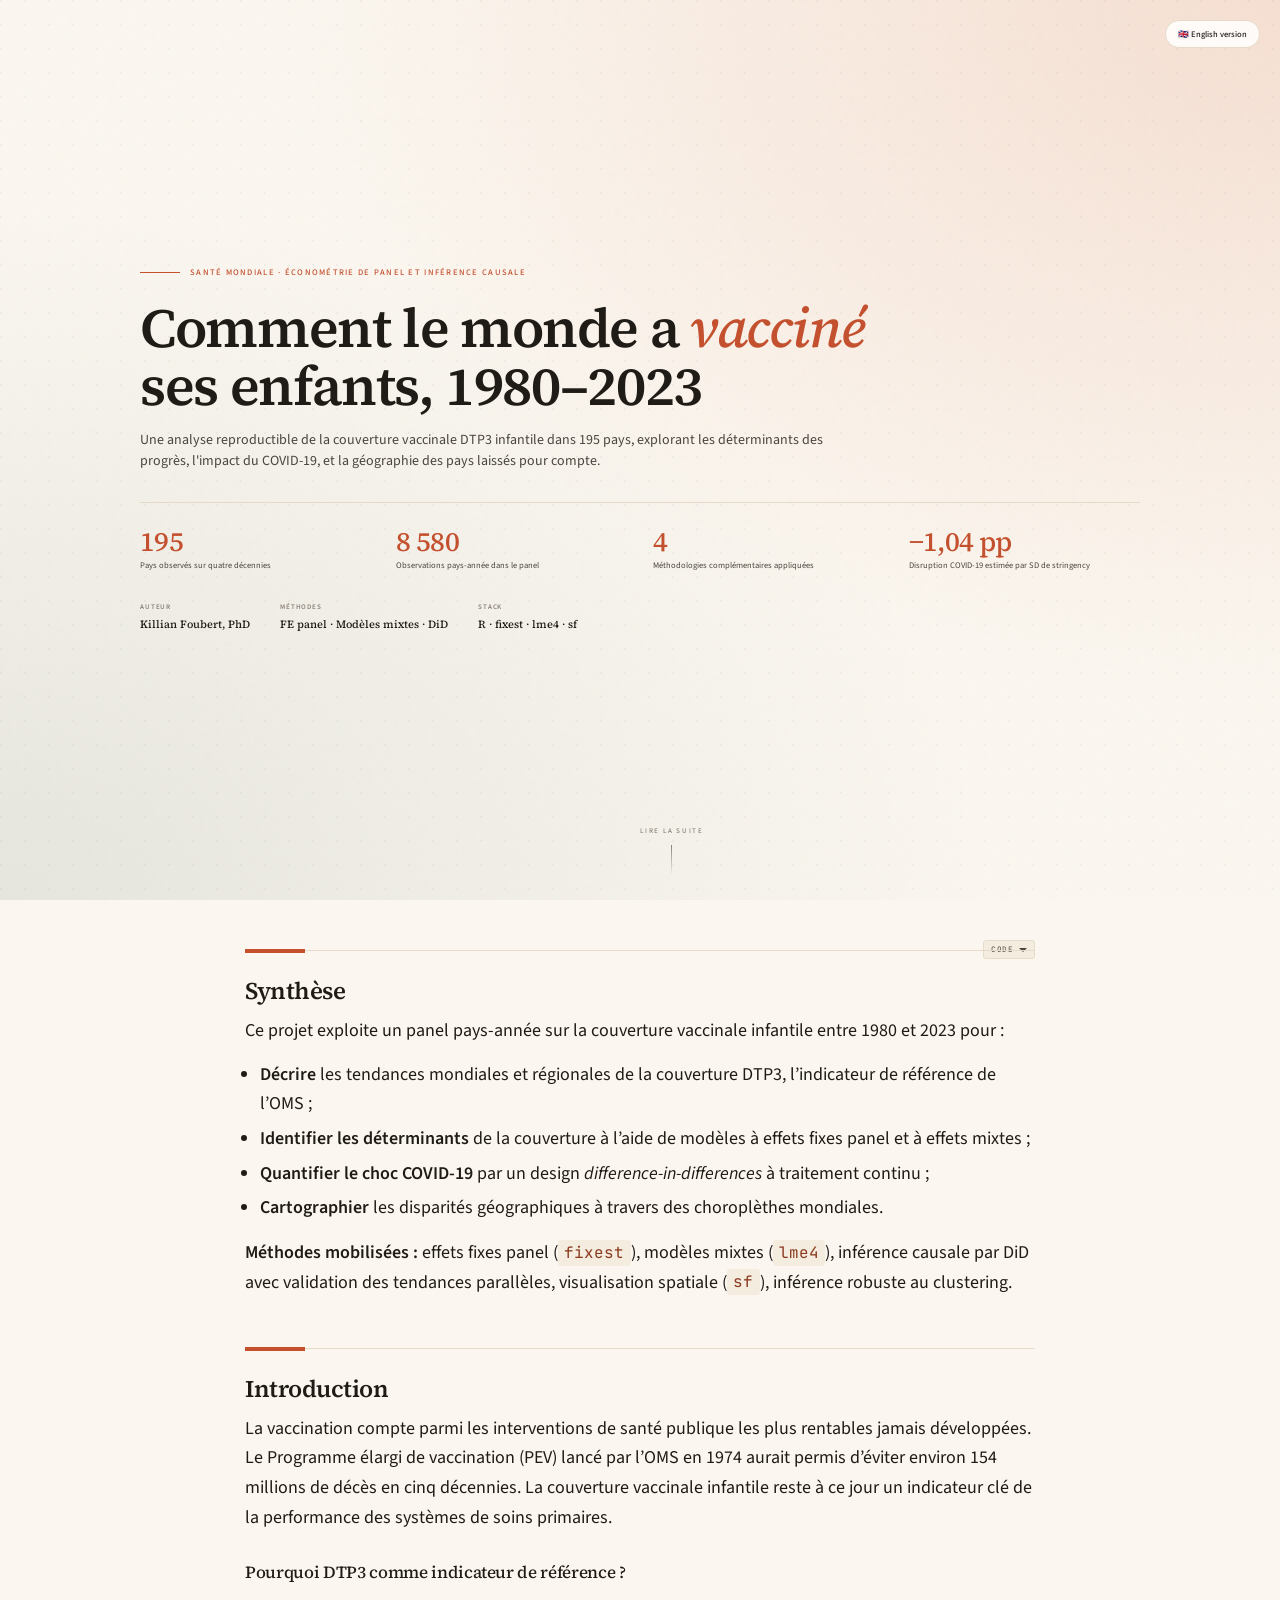
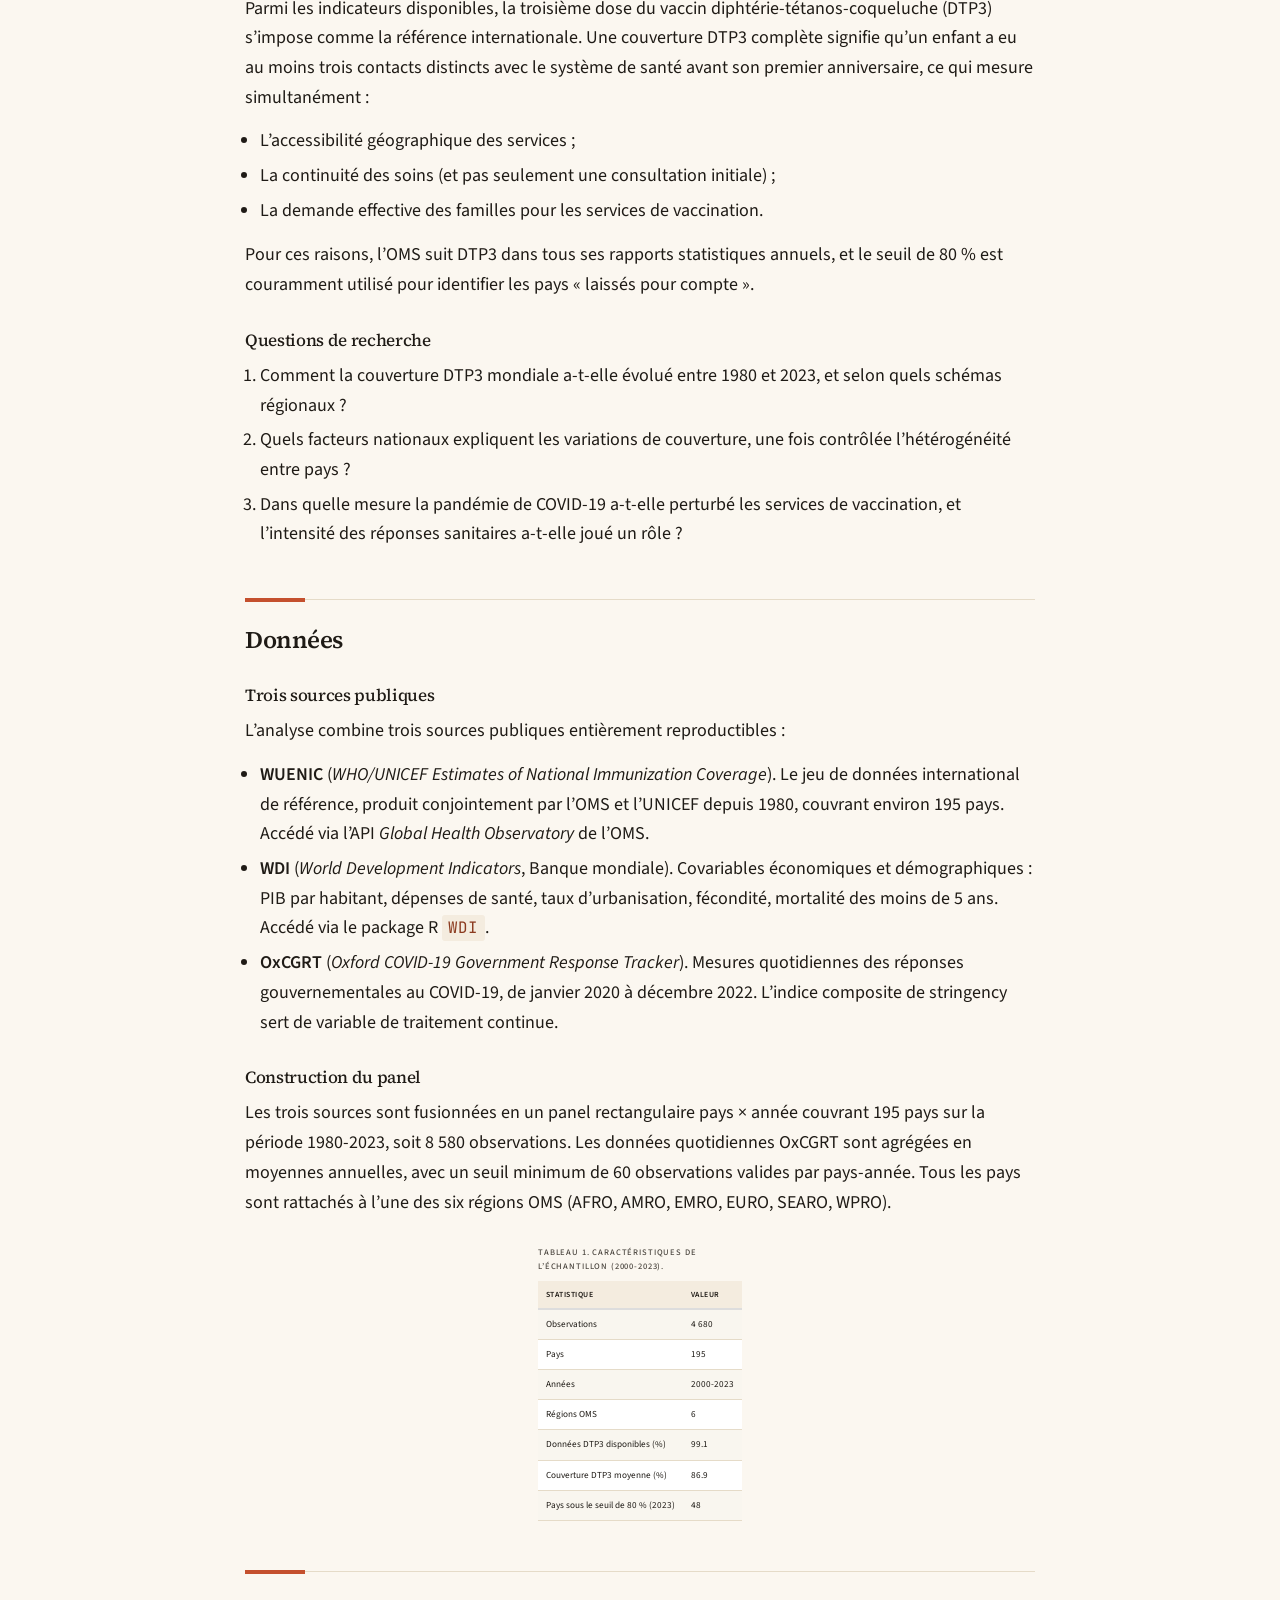
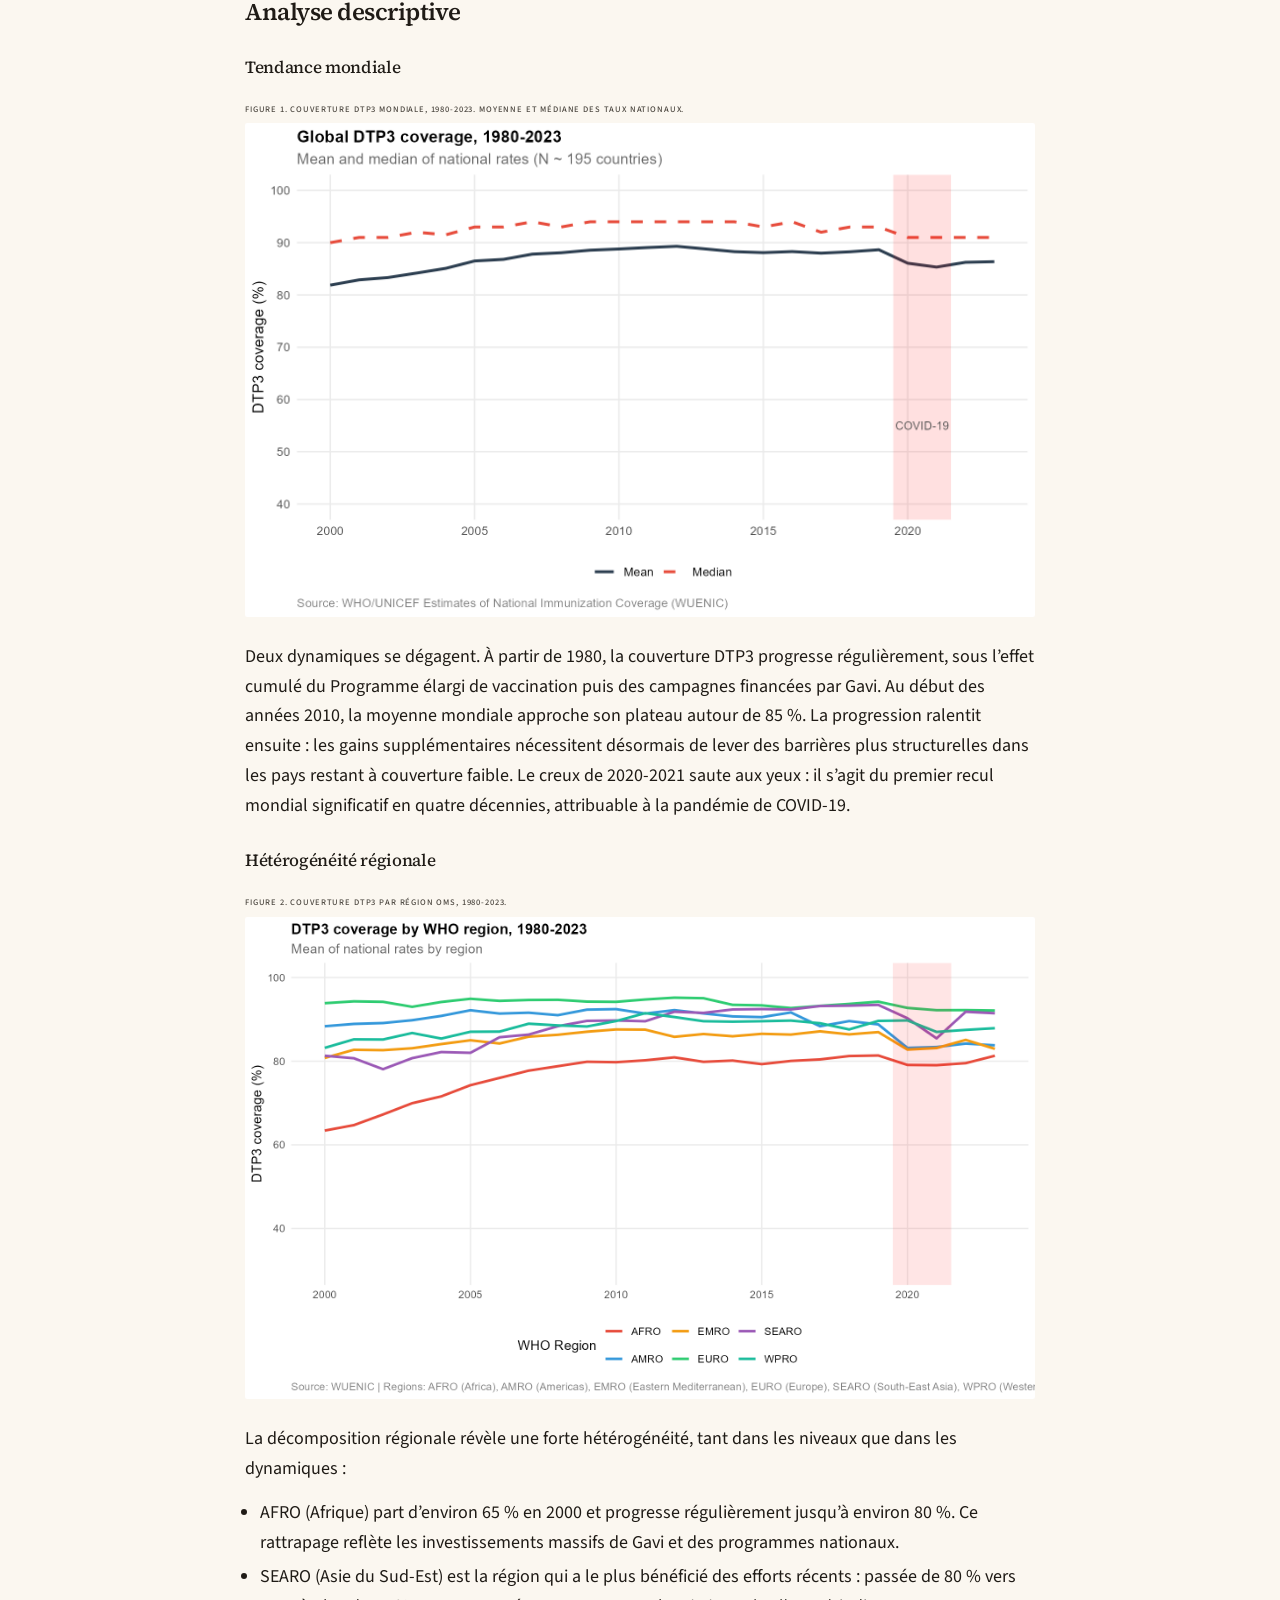
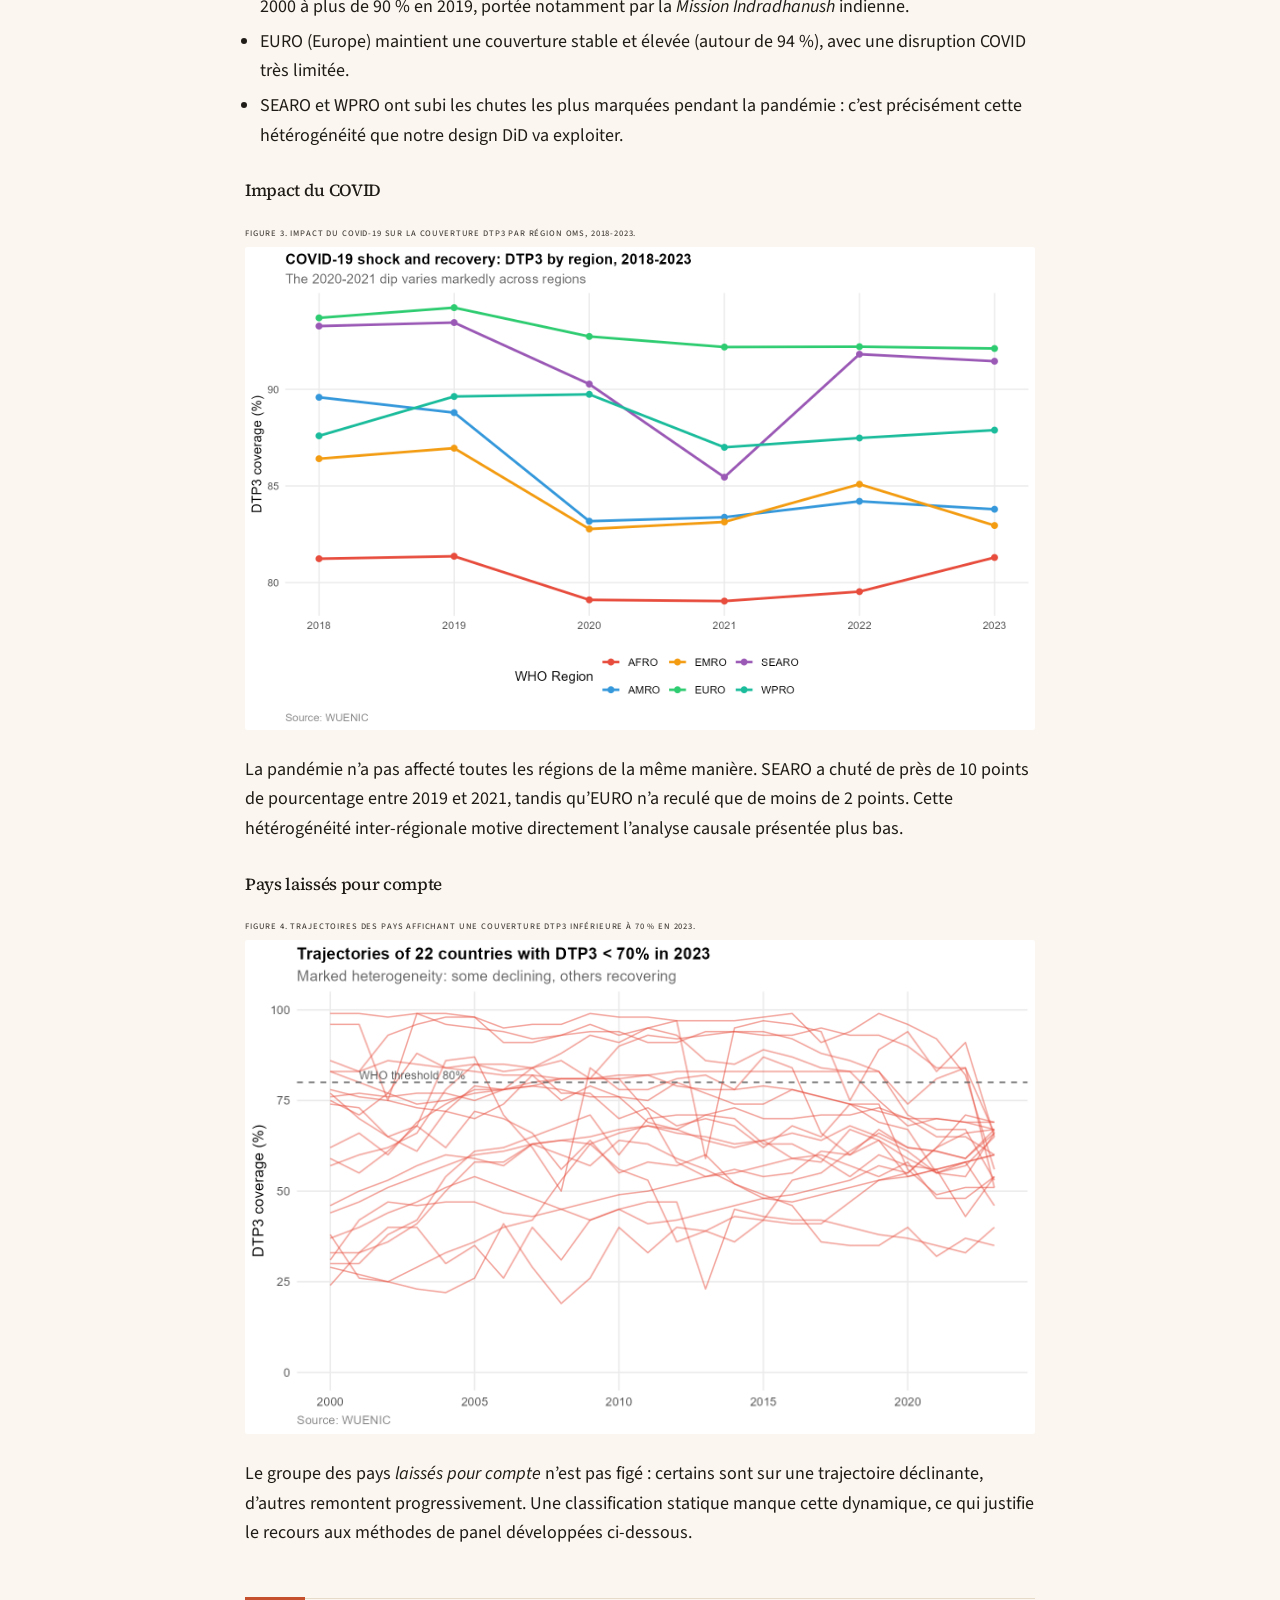
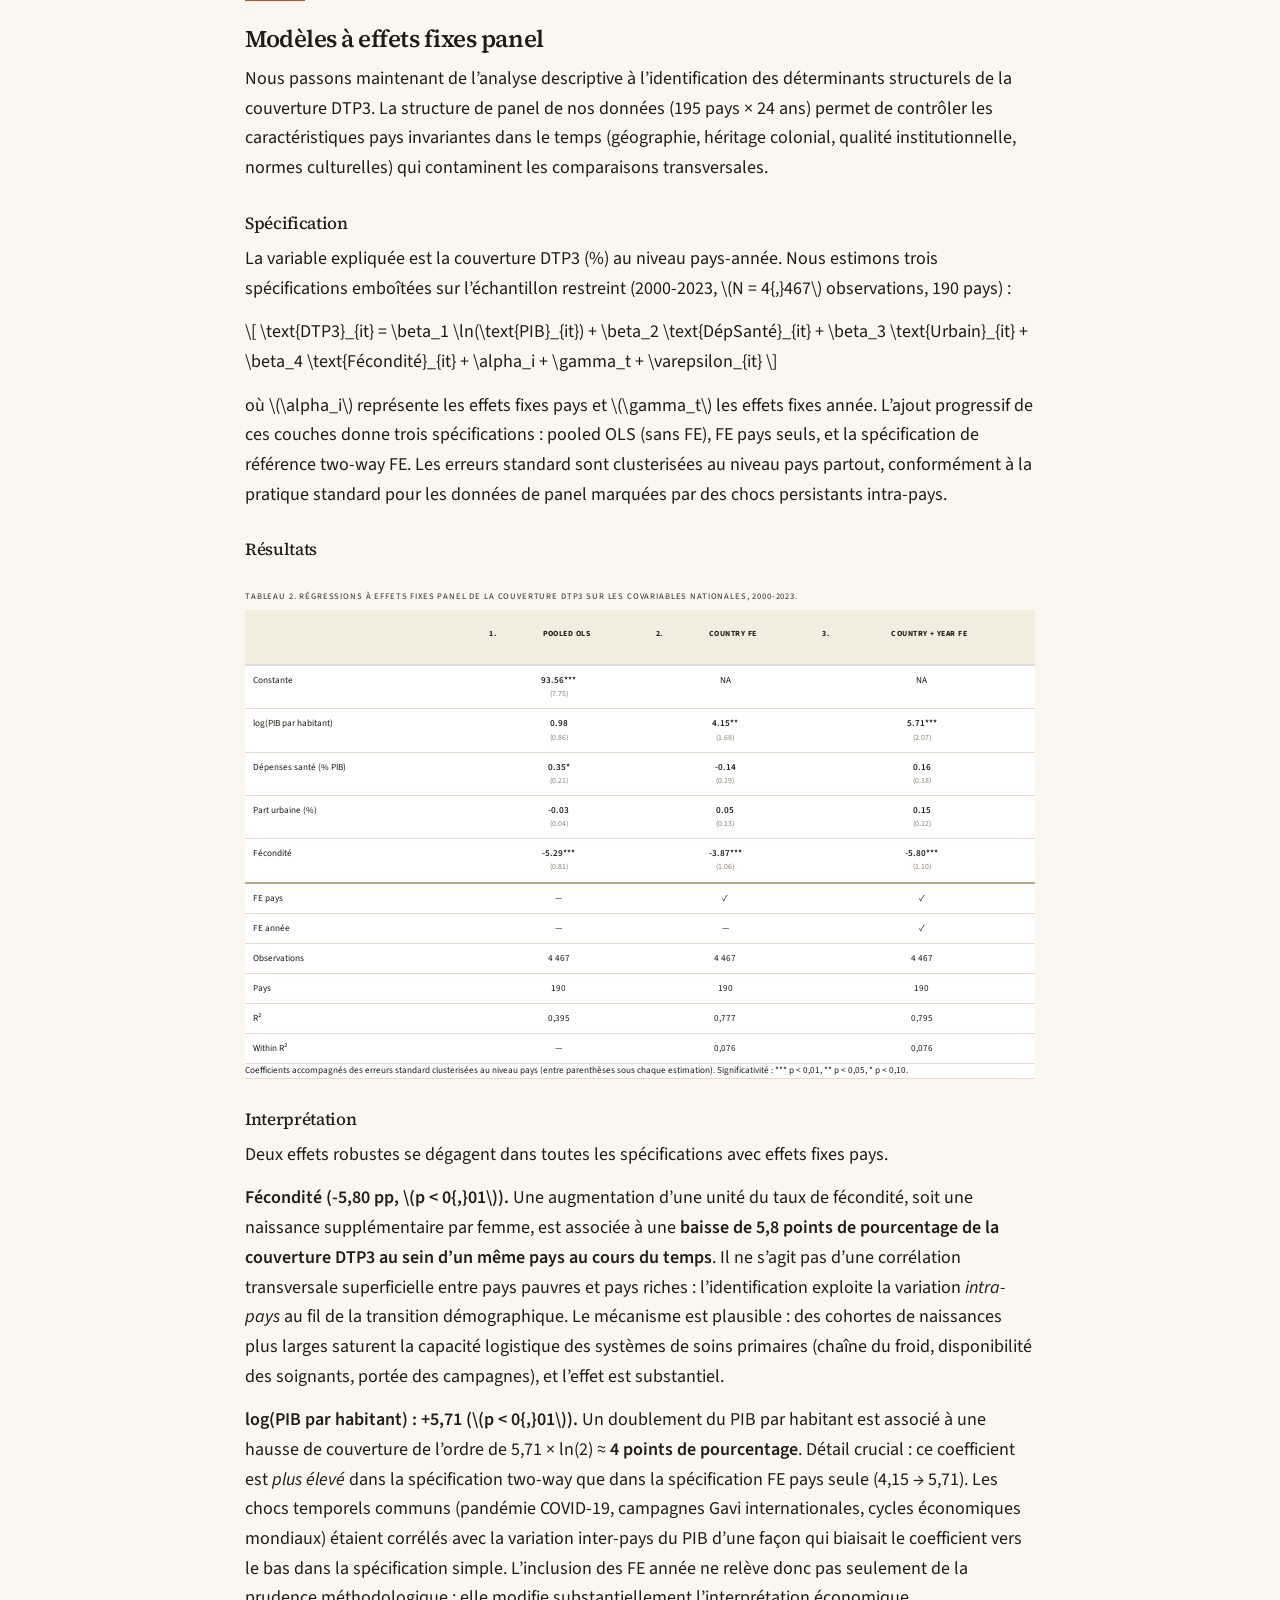
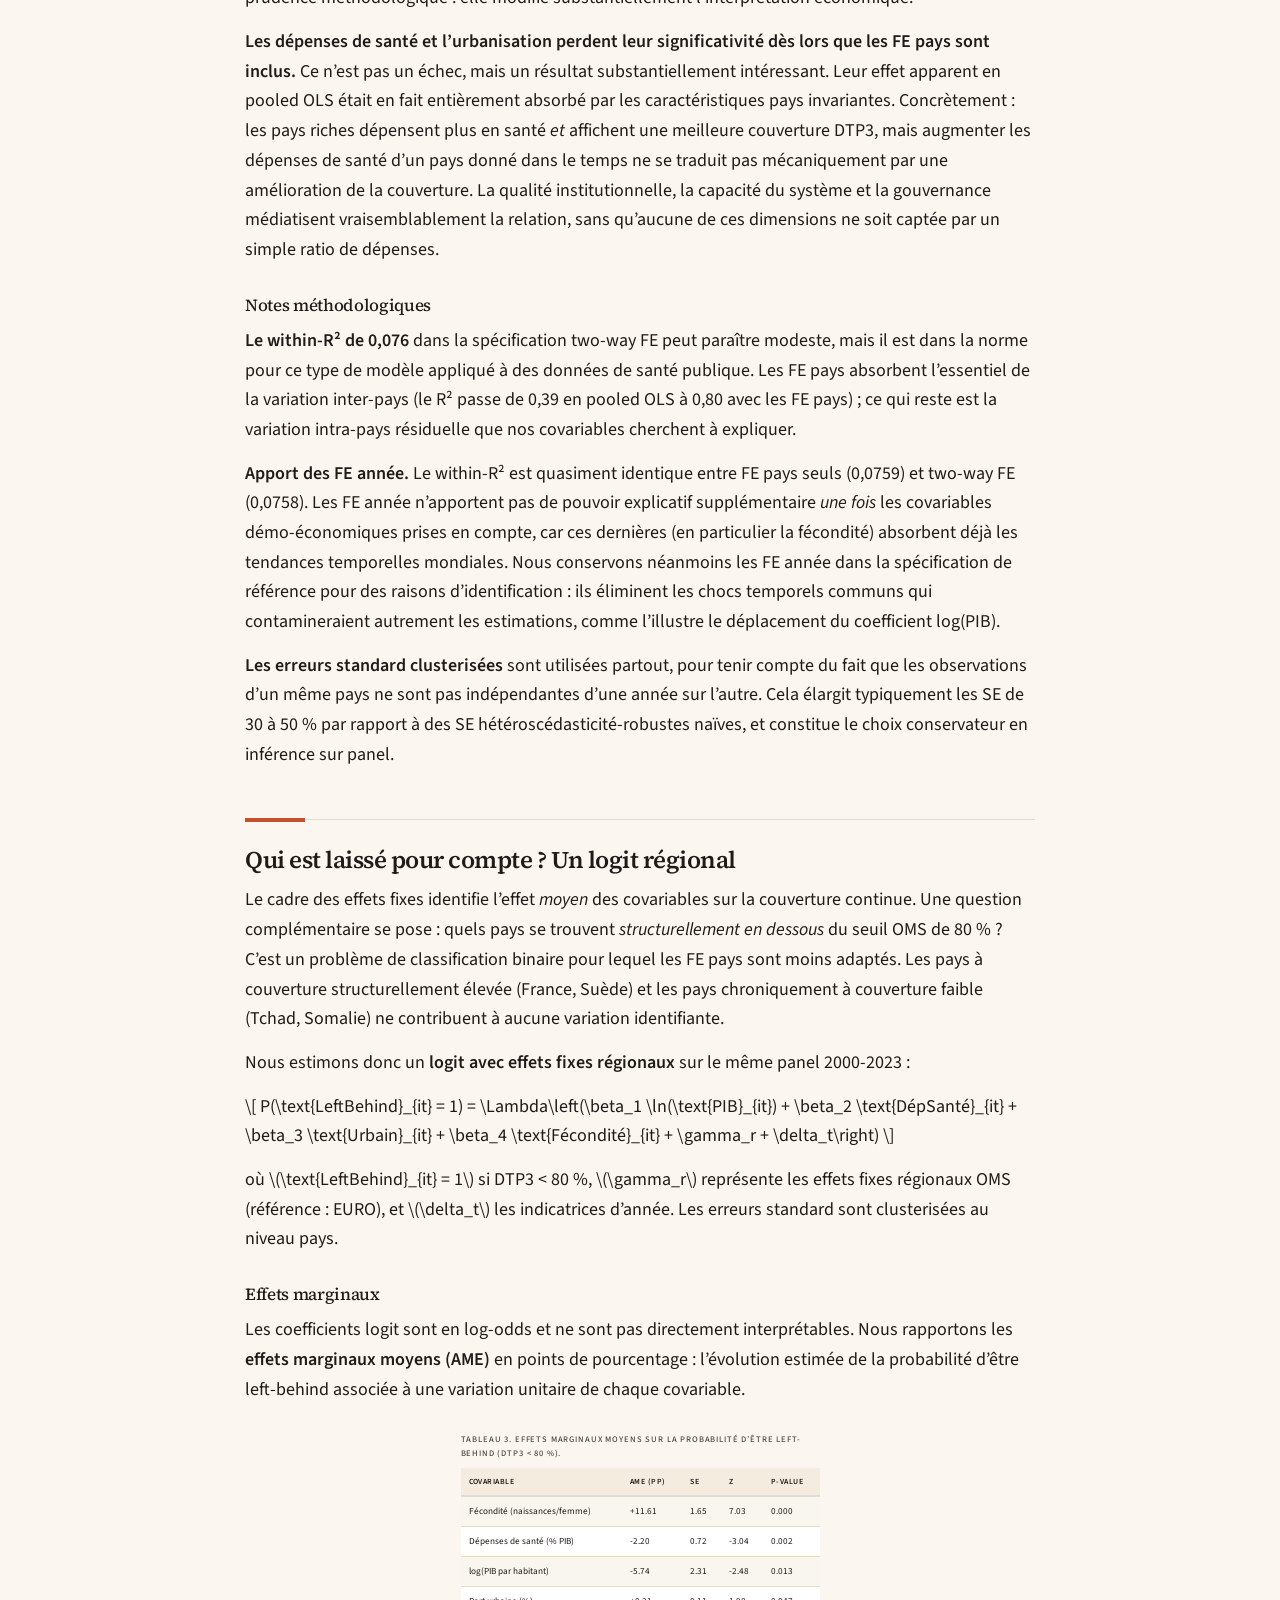
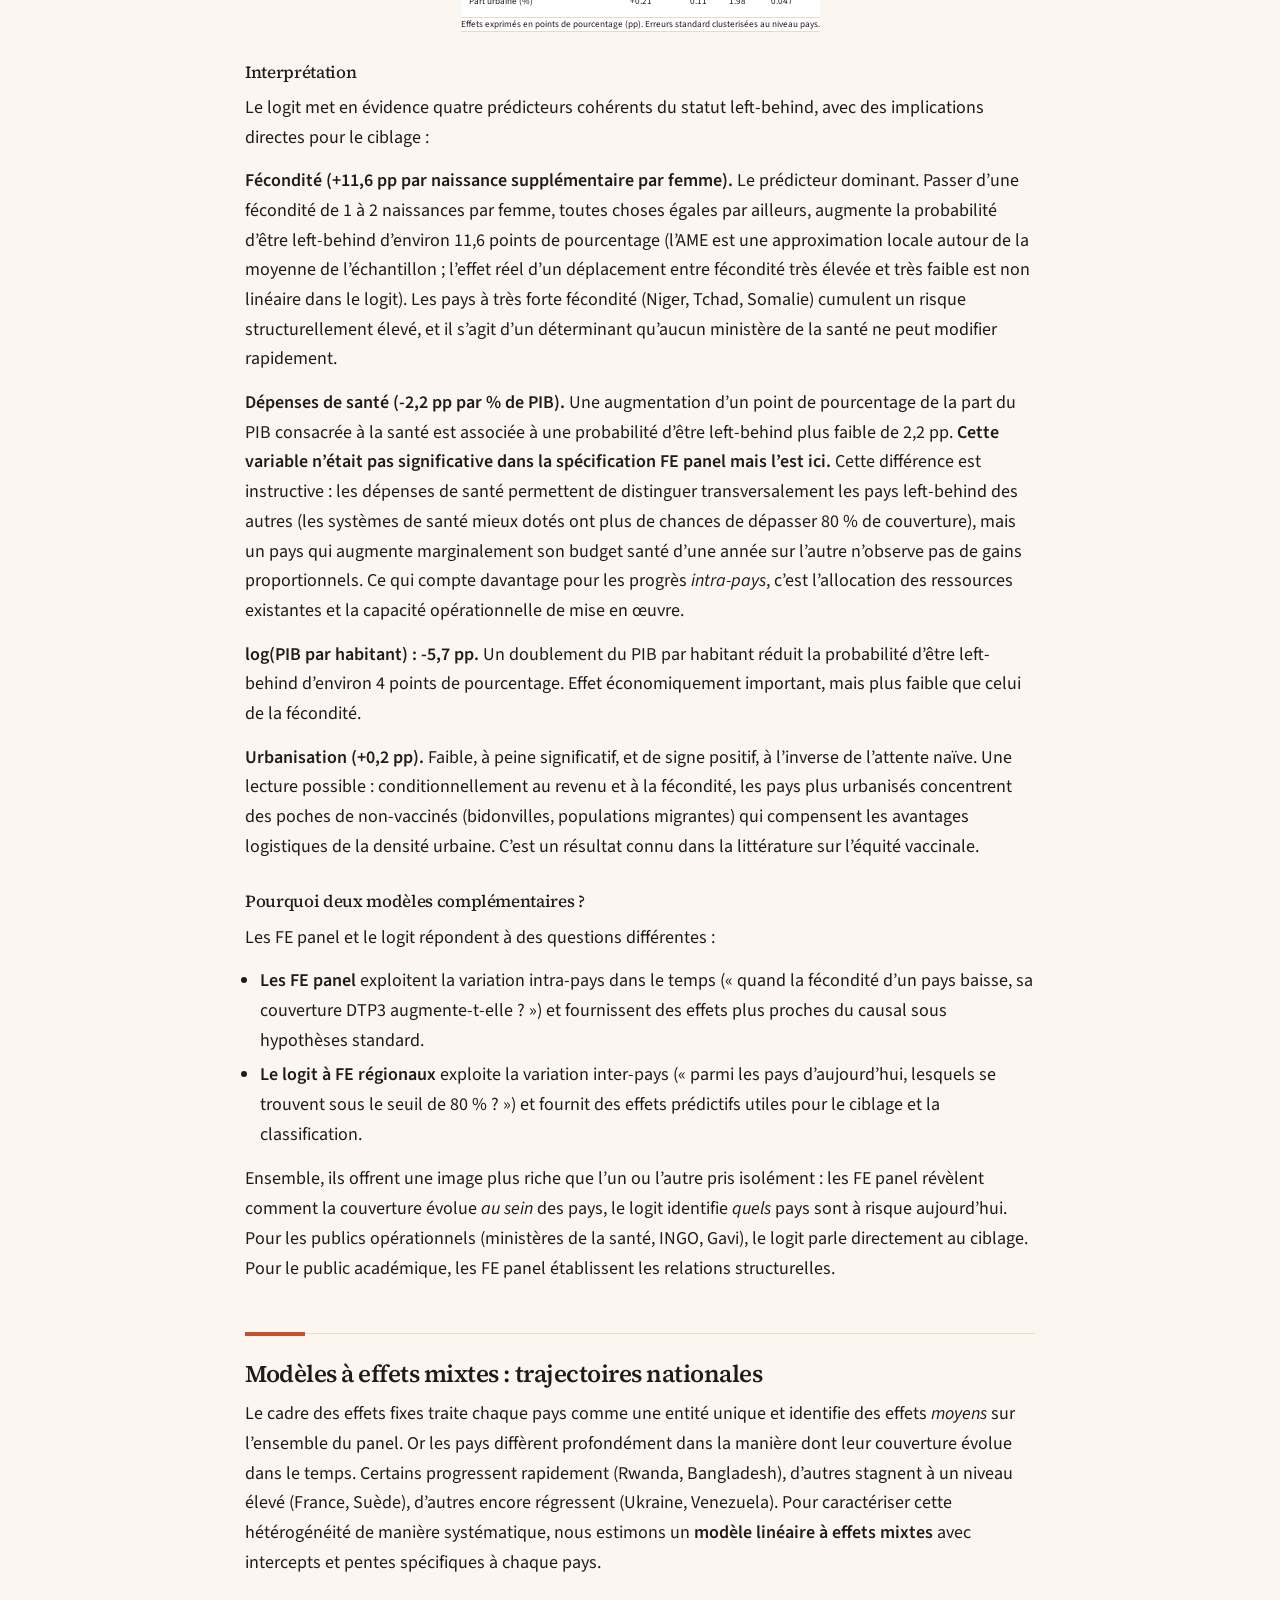
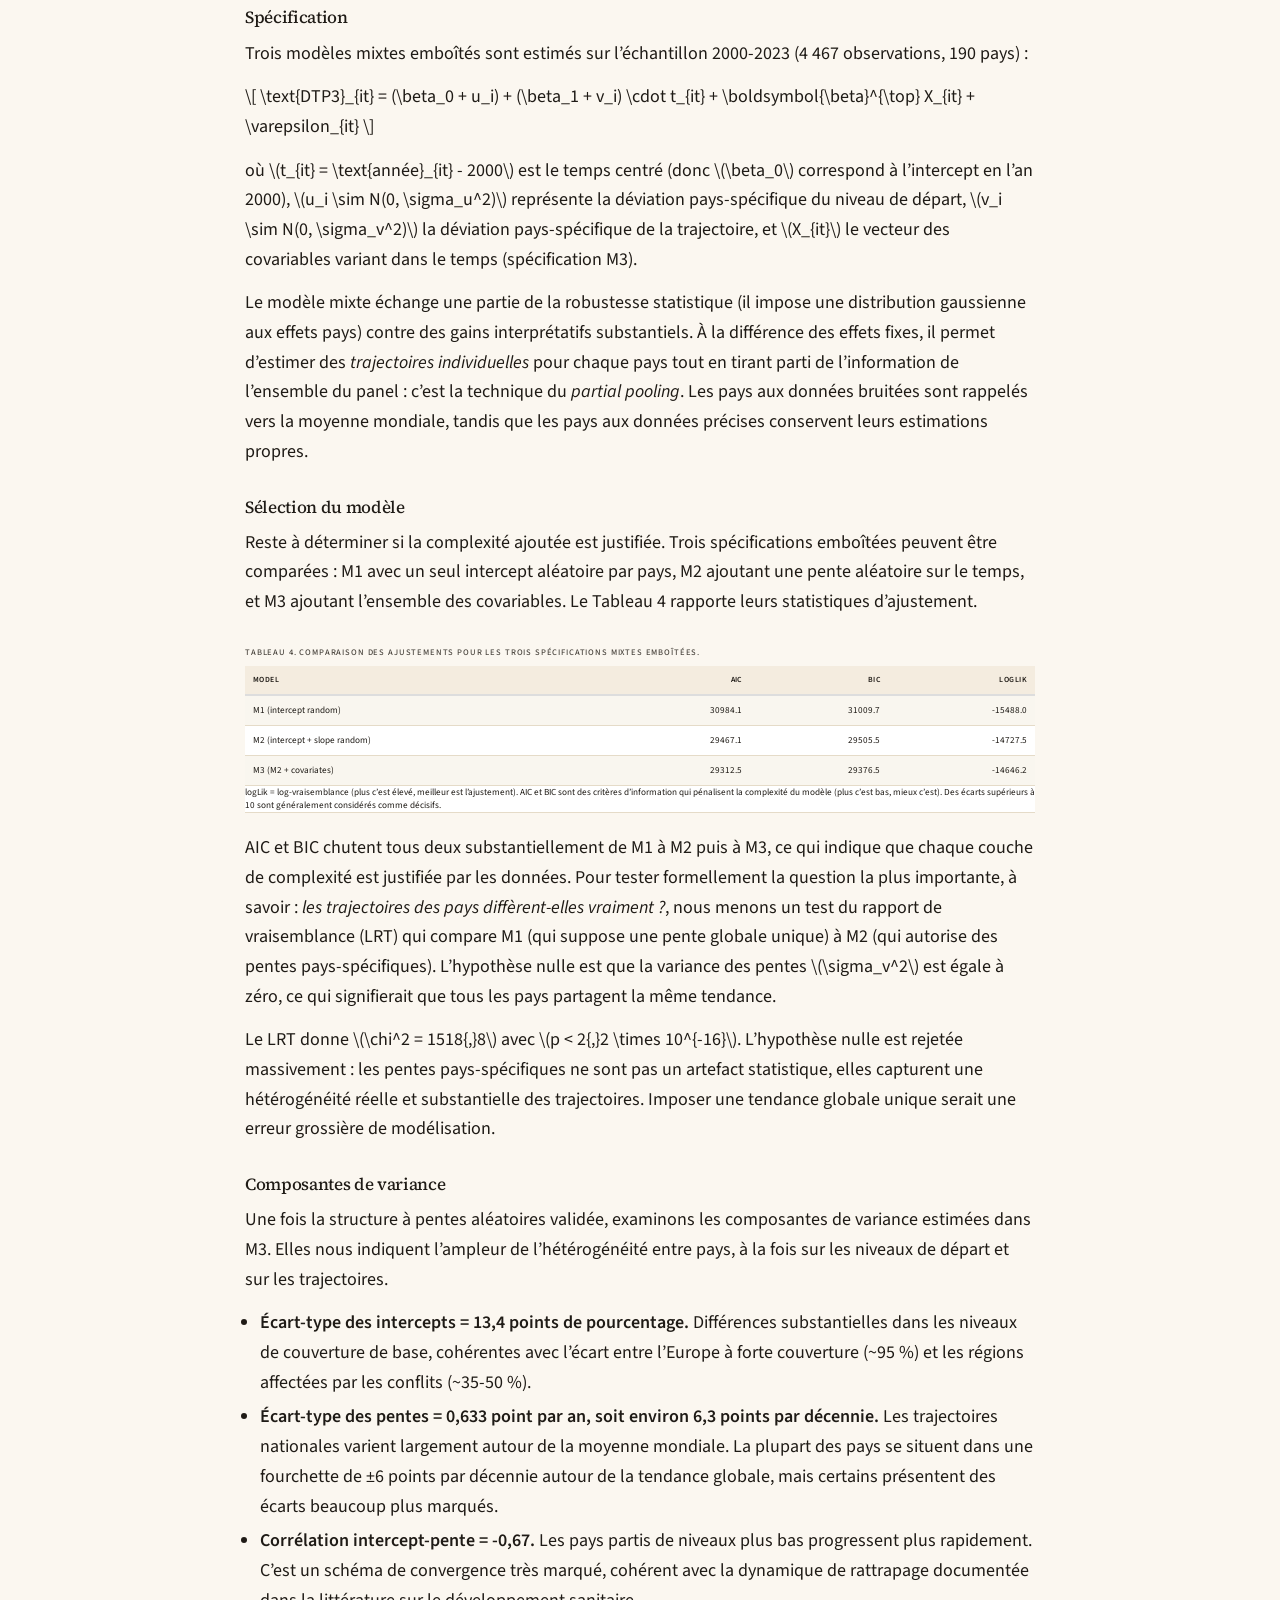
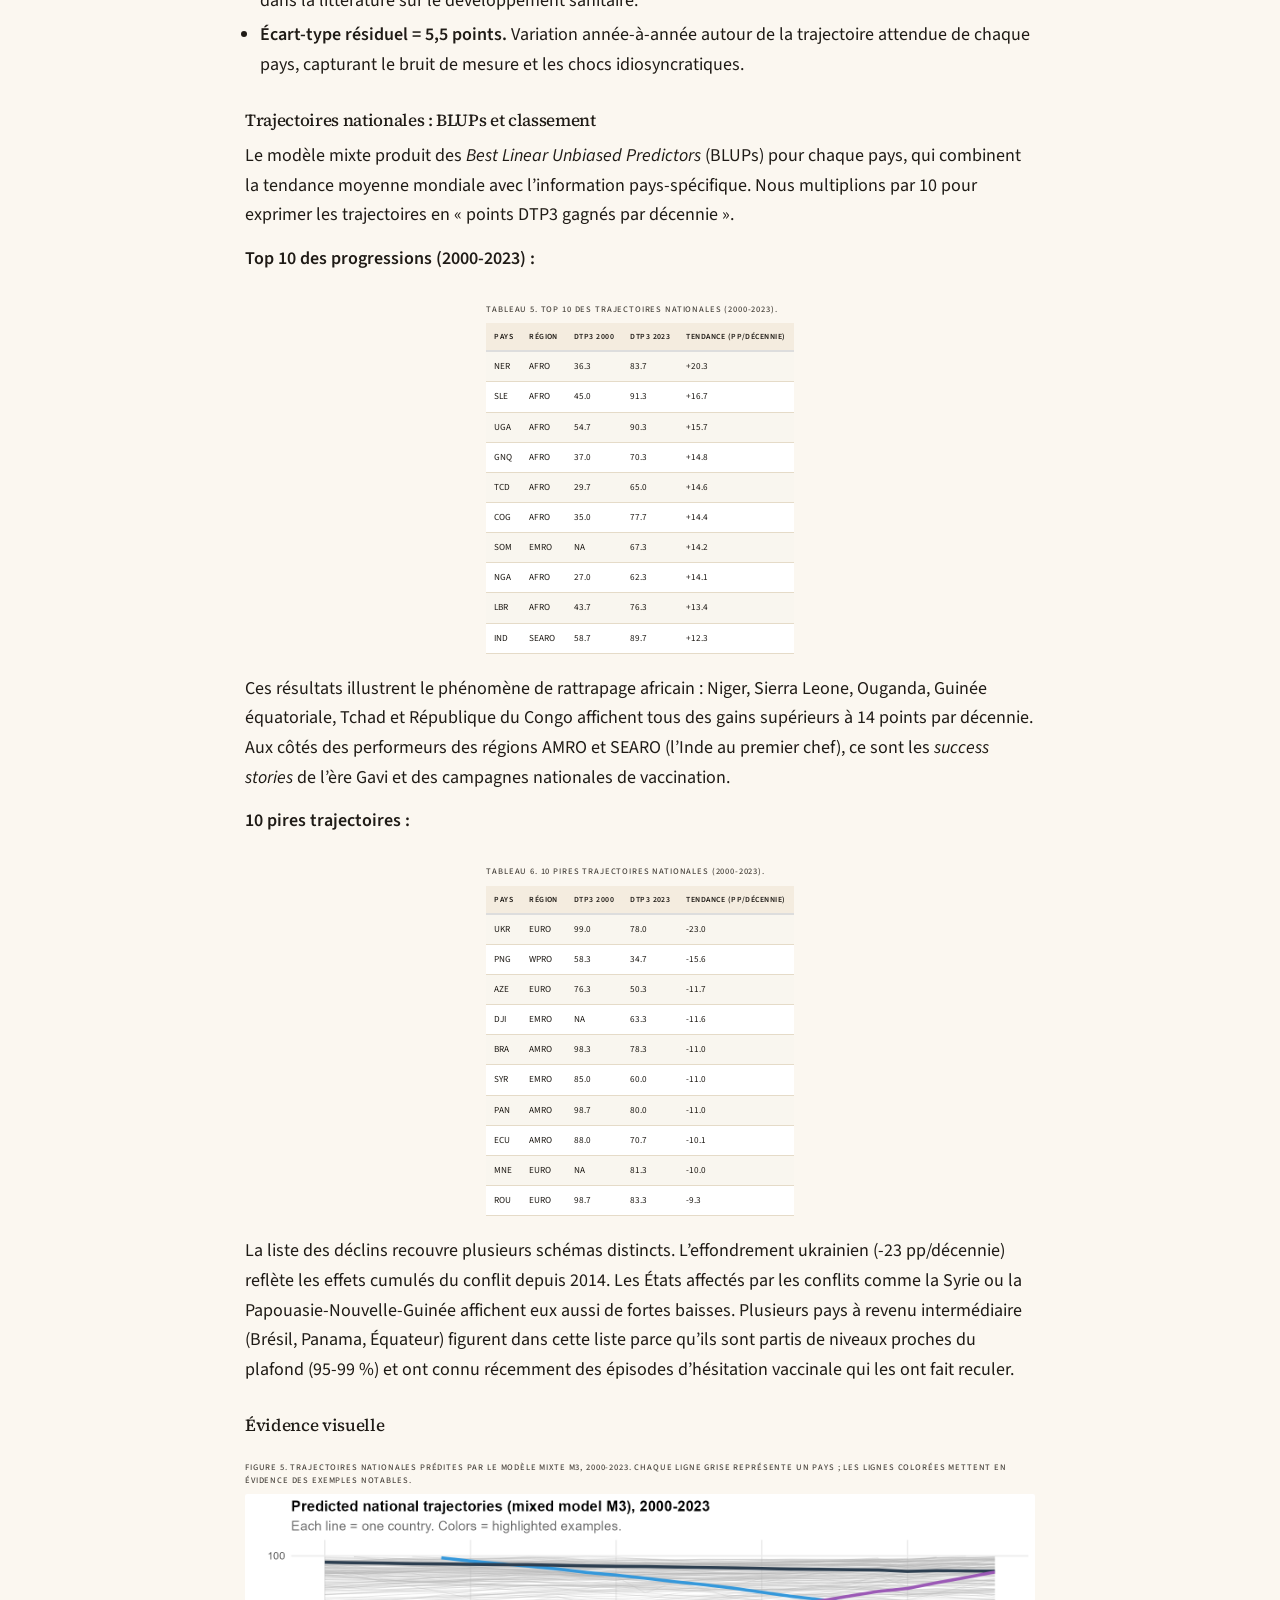
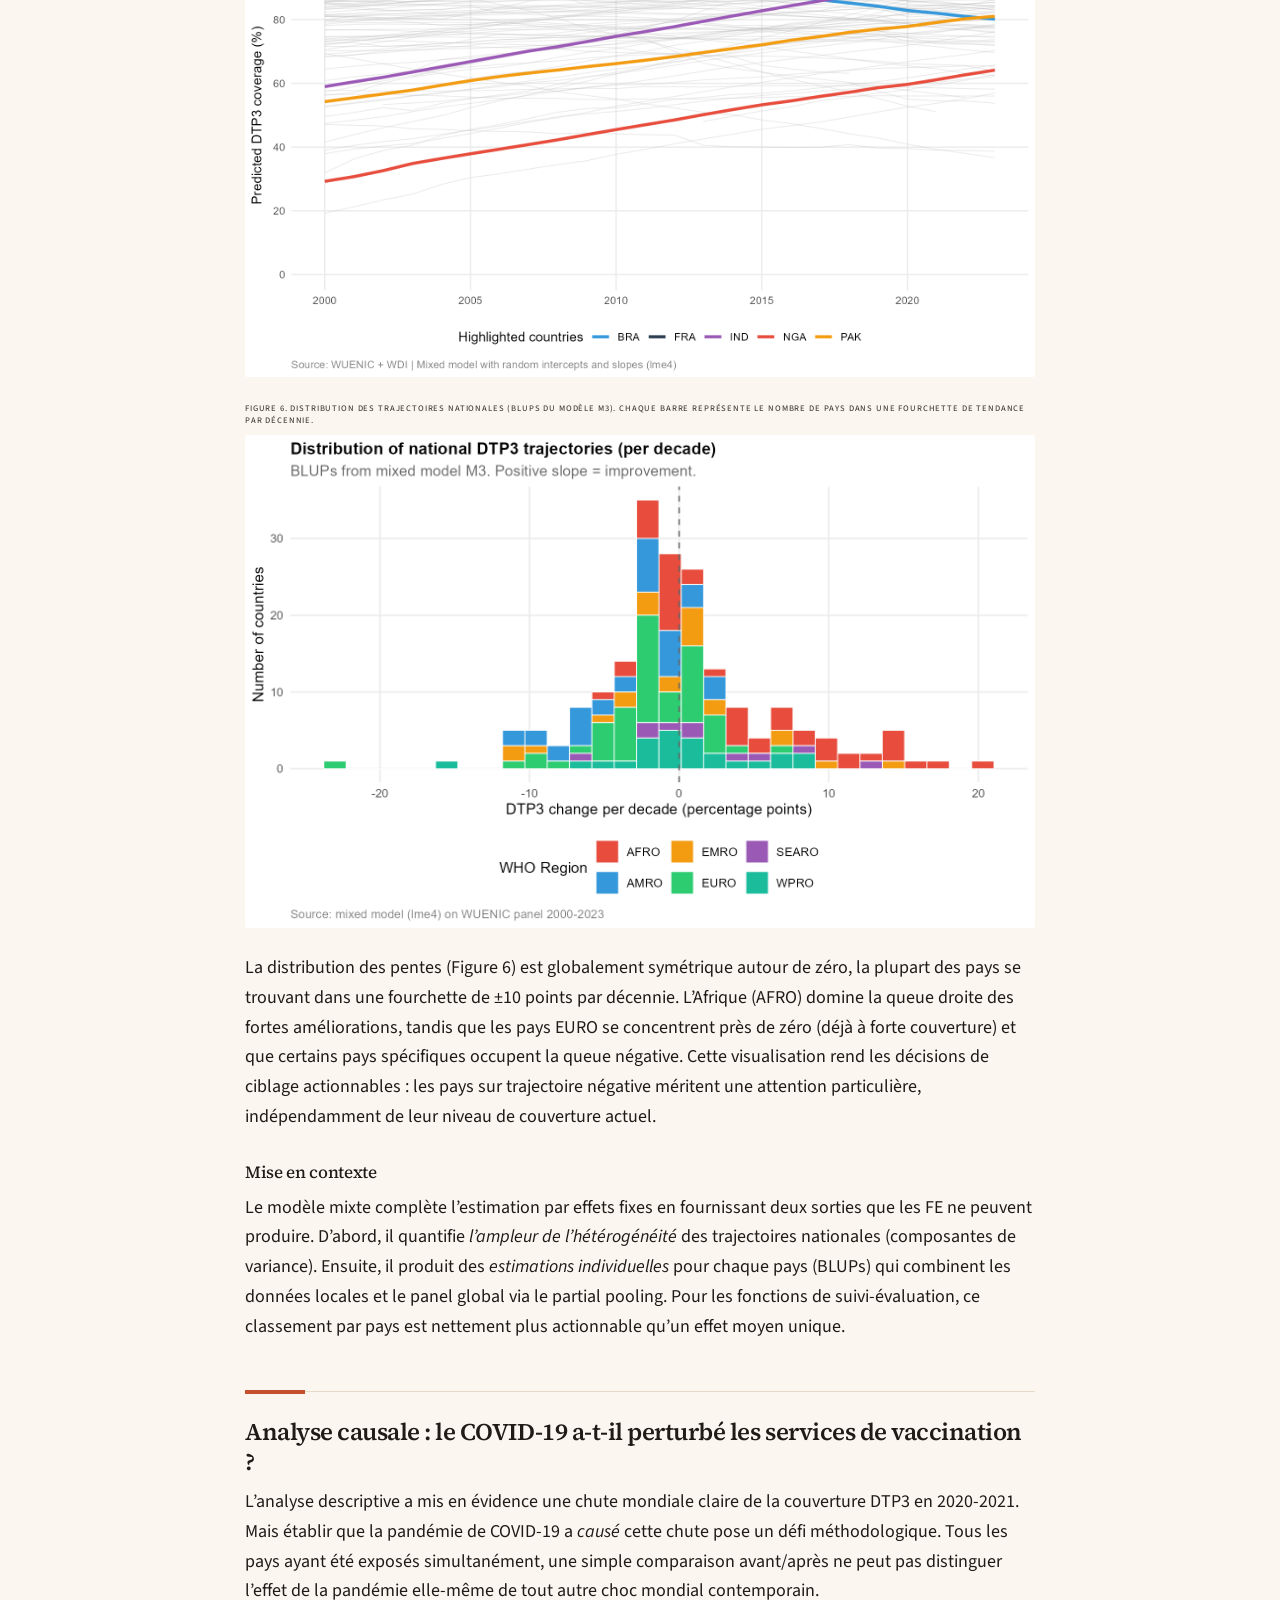
==== docs/index_fr.html @ ca7f4f92 "Add compiled HTML reports" ====
<!DOCTYPE html>

<html>

<head>

<meta charset="utf-8" />
<meta name="generator" content="pandoc" />
<meta http-equiv="X-UA-Compatible" content="IE=EDGE" />


<meta name="author" content="Killian Foubert, PhD" />


<title>Couverture vaccinale infantile dans le monde, 1980-2023</title>

<script>// Pandoc 2.9 adds attributes on both header and div. We remove the former (to
// be compatible with the behavior of Pandoc < 2.8).
document.addEventListener('DOMContentLoaded', function(e) {
  var hs = document.querySelectorAll("div.section[class*='level'] > :first-child");
  var i, h, a;
  for (i = 0; i < hs.length; i++) {
    h = hs[i];
    if (!/^h[1-6]$/i.test(h.tagName)) continue;  // it should be a header h1-h6
    a = h.attributes;
    while (a.length > 0) h.removeAttribute(a[0].name);
  }
});
</script>
<script>/*! jQuery v3.6.0 | (c) OpenJS Foundation and other contributors | jquery.org/license */
!function(e,t){"use strict";"object"==typeof module&&"object"==typeof module.exports?module.exports=e.document?t(e,!0):function(e){if(!e.document)throw new Error("jQuery requires a window with a document");return t(e)}:t(e)}("undefined"!=typeof window?window:this,function(C,e){"use strict";var t=[],r=Object.getPrototypeOf,s=t.slice,g=t.flat?function(e){return t.flat.call(e)}:function(e){return t.concat.apply([],e)},u=t.push,i=t.indexOf,n={},o=n.toString,v=n.hasOwnProperty,a=v.toString,l=a.call(Object),y={},m=function(e){return"function"==typeof e&&"number"!=typeof e.nodeType&&"function"!=typeof e.item},x=function(e){return null!=e&&e===e.window},E=C.document,c={type:!0,src:!0,nonce:!0,noModule:!0};function b(e,t,n){var r,i,o=(n=n||E).createElement("script");if(o.text=e,t)for(r in c)(i=t[r]||t.getAttribute&&t.getAttribute(r))&&o.setAttribute(r,i);n.head.appendChild(o).parentNode.removeChild(o)}function w(e){return null==e?e+"":"object"==typeof e||"function"==typeof e?n[o.call(e)]||"object":typeof e}var f="3.6.0",S=function(e,t){return new S.fn.init(e,t)};function p(e){var t=!!e&&"length"in e&&e.length,n=w(e);return!m(e)&&!x(e)&&("array"===n||0===t||"number"==typeof t&&0<t&&t-1 in e)}S.fn=S.prototype={jquery:f,constructor:S,length:0,toArray:function(){return s.call(this)},get:function(e){return null==e?s.call(this):e<0?this[e+this.length]:this[e]},pushStack:function(e){var t=S.merge(this.constructor(),e);return t.prevObject=this,t},each:function(e){return S.each(this,e)},map:function(n){return this.pushStack(S.map(this,function(e,t){return n.call(e,t,e)}))},slice:function(){return this.pushStack(s.apply(this,arguments))},first:function(){return this.eq(0)},last:function(){return this.eq(-1)},even:function(){return this.pushStack(S.grep(this,function(e,t){return(t+1)%2}))},odd:function(){return this.pushStack(S.grep(this,function(e,t){return t%2}))},eq:function(e){var t=this.length,n=+e+(e<0?t:0);return this.pushStack(0<=n&&n<t?[this[n]]:[])},end:function(){return this.prevObject||this.constructor()},push:u,sort:t.sort,splice:t.splice},S.extend=S.fn.extend=function(){var e,t,n,r,i,o,a=arguments[0]||{},s=1,u=arguments.length,l=!1;for("boolean"==typeof a&&(l=a,a=arguments[s]||{},s++),"object"==typeof a||m(a)||(a={}),s===u&&(a=this,s--);s<u;s++)if(null!=(e=arguments[s]))for(t in e)r=e[t],"__proto__"!==t&&a!==r&&(l&&r&&(S.isPlainObject(r)||(i=Array.isArray(r)))?(n=a[t],o=i&&!Array.isArray(n)?[]:i||S.isPlainObject(n)?n:{},i=!1,a[t]=S.extend(l,o,r)):void 0!==r&&(a[t]=r));return a},S.extend({expando:"jQuery"+(f+Math.random()).replace(/\D/g,""),isReady:!0,error:function(e){throw new Error(e)},noop:function(){},isPlainObject:function(e){var t,n;return!(!e||"[object Object]"!==o.call(e))&&(!(t=r(e))||"function"==typeof(n=v.call(t,"constructor")&&t.constructor)&&a.call(n)===l)},isEmptyObject:function(e){var t;for(t in e)return!1;return!0},globalEval:function(e,t,n){b(e,{nonce:t&&t.nonce},n)},each:function(e,t){var n,r=0;if(p(e)){for(n=e.length;r<n;r++)if(!1===t.call(e[r],r,e[r]))break}else for(r in e)if(!1===t.call(e[r],r,e[r]))break;return e},makeArray:function(e,t){var n=t||[];return null!=e&&(p(Object(e))?S.merge(n,"string"==typeof e?[e]:e):u.call(n,e)),n},inArray:function(e,t,n){return null==t?-1:i.call(t,e,n)},merge:function(e,t){for(var n=+t.length,r=0,i=e.length;r<n;r++)e[i++]=t[r];return e.length=i,e},grep:function(e,t,n){for(var r=[],i=0,o=e.length,a=!n;i<o;i++)!t(e[i],i)!==a&&r.push(e[i]);return r},map:function(e,t,n){var r,i,o=0,a=[];if(p(e))for(r=e.length;o<r;o++)null!=(i=t(e[o],o,n))&&a.push(i);else for(o in e)null!=(i=t(e[o],o,n))&&a.push(i);return g(a)},guid:1,support:y}),"function"==typeof Symbol&&(S.fn[Symbol.iterator]=t[Symbol.iterator]),S.each("Boolean Number String Function Array Date RegExp Object Error Symbol".split(" "),function(e,t){n["[object "+t+"]"]=t.toLowerCase()});var d=function(n){var e,d,b,o,i,h,f,g,w,u,l,T,C,a,E,v,s,c,y,S="sizzle"+1*new Date,p=n.document,k=0,r=0,m=ue(),x=ue(),A=ue(),N=ue(),j=function(e,t){return e===t&&(l=!0),0},D={}.hasOwnProperty,t=[],q=t.pop,L=t.push,H=t.push,O=t.slice,P=function(e,t){for(var n=0,r=e.length;n<r;n++)if(e[n]===t)return n;return-1},R="checked|selected|async|autofocus|autoplay|controls|defer|disabled|hidden|ismap|loop|multiple|open|readonly|required|scoped",M="[\\x20\\t\\r\\n\\f]",I="(?:\\\\[\\da-fA-F]{1,6}"+M+"?|\\\\[^\\r\\n\\f]|[\\w-]|[^\0-\\x7f])+",W="\\["+M+"*("+I+")(?:"+M+"*([*^$|!~]?=)"+M+"*(?:'((?:\\\\.|[^\\\\'])*)'|\"((?:\\\\.|[^\\\\\"])*)\"|("+I+"))|)"+M+"*\\]",F=":("+I+")(?:\\((('((?:\\\\.|[^\\\\'])*)'|\"((?:\\\\.|[^\\\\\"])*)\")|((?:\\\\.|[^\\\\()[\\]]|"+W+")*)|.*)\\)|)",B=new RegExp(M+"+","g"),$=new RegExp("^"+M+"+|((?:^|[^\\\\])(?:\\\\.)*)"+M+"+$","g"),_=new RegExp("^"+M+"*,"+M+"*"),z=new RegExp("^"+M+"*([>+~]|"+M+")"+M+"*"),U=new RegExp(M+"|>"),X=new RegExp(F),V=new RegExp("^"+I+"$"),G={ID:new RegExp("^#("+I+")"),CLASS:new RegExp("^\\.("+I+")"),TAG:new RegExp("^("+I+"|[*])"),ATTR:new RegExp("^"+W),PSEUDO:new RegExp("^"+F),CHILD:new RegExp("^:(only|first|last|nth|nth-last)-(child|of-type)(?:\\("+M+"*(even|odd|(([+-]|)(\\d*)n|)"+M+"*(?:([+-]|)"+M+"*(\\d+)|))"+M+"*\\)|)","i"),bool:new RegExp("^(?:"+R+")$","i"),needsContext:new RegExp("^"+M+"*[>+~]|:(even|odd|eq|gt|lt|nth|first|last)(?:\\("+M+"*((?:-\\d)?\\d*)"+M+"*\\)|)(?=[^-]|$)","i")},Y=/HTML$/i,Q=/^(?:input|select|textarea|button)$/i,J=/^h\d$/i,K=/^[^{]+\{\s*\[native \w/,Z=/^(?:#([\w-]+)|(\w+)|\.([\w-]+))$/,ee=/[+~]/,te=new RegExp("\\\\[\\da-fA-F]{1,6}"+M+"?|\\\\([^\\r\\n\\f])","g"),ne=function(e,t){var n="0x"+e.slice(1)-65536;return t||(n<0?String.fromCharCode(n+65536):String.fromCharCode(n>>10|55296,1023&n|56320))},re=/([\0-\x1f\x7f]|^-?\d)|^-$|[^\0-\x1f\x7f-\uFFFF\w-]/g,ie=function(e,t){return t?"\0"===e?"\ufffd":e.slice(0,-1)+"\\"+e.charCodeAt(e.length-1).toString(16)+" ":"\\"+e},oe=function(){T()},ae=be(function(e){return!0===e.disabled&&"fieldset"===e.nodeName.toLowerCase()},{dir:"parentNode",next:"legend"});try{H.apply(t=O.call(p.childNodes),p.childNodes),t[p.childNodes.length].nodeType}catch(e){H={apply:t.length?function(e,t){L.apply(e,O.call(t))}:function(e,t){var n=e.length,r=0;while(e[n++]=t[r++]);e.length=n-1}}}function se(t,e,n,r){var i,o,a,s,u,l,c,f=e&&e.ownerDocument,p=e?e.nodeType:9;if(n=n||[],"string"!=typeof t||!t||1!==p&&9!==p&&11!==p)return n;if(!r&&(T(e),e=e||C,E)){if(11!==p&&(u=Z.exec(t)))if(i=u[1]){if(9===p){if(!(a=e.getElementById(i)))return n;if(a.id===i)return n.push(a),n}else if(f&&(a=f.getElementById(i))&&y(e,a)&&a.id===i)return n.push(a),n}else{if(u[2])return H.apply(n,e.getElementsByTagName(t)),n;if((i=u[3])&&d.getElementsByClassName&&e.getElementsByClassName)return H.apply(n,e.getElementsByClassName(i)),n}if(d.qsa&&!N[t+" "]&&(!v||!v.test(t))&&(1!==p||"object"!==e.nodeName.toLowerCase())){if(c=t,f=e,1===p&&(U.test(t)||z.test(t))){(f=ee.test(t)&&ye(e.parentNode)||e)===e&&d.scope||((s=e.getAttribute("id"))?s=s.replace(re,ie):e.setAttribute("id",s=S)),o=(l=h(t)).length;while(o--)l[o]=(s?"#"+s:":scope")+" "+xe(l[o]);c=l.join(",")}try{return H.apply(n,f.querySelectorAll(c)),n}catch(e){N(t,!0)}finally{s===S&&e.removeAttribute("id")}}}return g(t.replace($,"$1"),e,n,r)}function ue(){var r=[];return function e(t,n){return r.push(t+" ")>b.cacheLength&&delete e[r.shift()],e[t+" "]=n}}function le(e){return e[S]=!0,e}function ce(e){var t=C.createElement("fieldset");try{return!!e(t)}catch(e){return!1}finally{t.parentNode&&t.parentNode.removeChild(t),t=null}}function fe(e,t){var n=e.split("|"),r=n.length;while(r--)b.attrHandle[n[r]]=t}function pe(e,t){var n=t&&e,r=n&&1===e.nodeType&&1===t.nodeType&&e.sourceIndex-t.sourceIndex;if(r)return r;if(n)while(n=n.nextSibling)if(n===t)return-1;return e?1:-1}function de(t){return function(e){return"input"===e.nodeName.toLowerCase()&&e.type===t}}function he(n){return function(e){var t=e.nodeName.toLowerCase();return("input"===t||"button"===t)&&e.type===n}}function ge(t){return function(e){return"form"in e?e.parentNode&&!1===e.disabled?"label"in e?"label"in e.parentNode?e.parentNode.disabled===t:e.disabled===t:e.isDisabled===t||e.isDisabled!==!t&&ae(e)===t:e.disabled===t:"label"in e&&e.disabled===t}}function ve(a){return le(function(o){return o=+o,le(function(e,t){var n,r=a([],e.length,o),i=r.length;while(i--)e[n=r[i]]&&(e[n]=!(t[n]=e[n]))})})}function ye(e){return e&&"undefined"!=typeof e.getElementsByTagName&&e}for(e in d=se.support={},i=se.isXML=function(e){var t=e&&e.namespaceURI,n=e&&(e.ownerDocument||e).documentElement;return!Y.test(t||n&&n.nodeName||"HTML")},T=se.setDocument=function(e){var t,n,r=e?e.ownerDocument||e:p;return r!=C&&9===r.nodeType&&r.documentElement&&(a=(C=r).documentElement,E=!i(C),p!=C&&(n=C.defaultView)&&n.top!==n&&(n.addEventListener?n.addEventListener("unload",oe,!1):n.attachEvent&&n.attachEvent("onunload",oe)),d.scope=ce(function(e){return a.appendChild(e).appendChild(C.createElement("div")),"undefined"!=typeof e.querySelectorAll&&!e.querySelectorAll(":scope fieldset div").length}),d.attributes=ce(function(e){return e.className="i",!e.getAttribute("className")}),d.getElementsByTagName=ce(function(e){return e.appendChild(C.createComment("")),!e.getElementsByTagName("*").length}),d.getElementsByClassName=K.test(C.getElementsByClassName),d.getById=ce(function(e){return a.appendChild(e).id=S,!C.getElementsByName||!C.getElementsByName(S).length}),d.getById?(b.filter.ID=function(e){var t=e.replace(te,ne);return function(e){return e.getAttribute("id")===t}},b.find.ID=function(e,t){if("undefined"!=typeof t.getElementById&&E){var n=t.getElementById(e);return n?[n]:[]}}):(b.filter.ID=function(e){var n=e.replace(te,ne);return function(e){var t="undefined"!=typeof e.getAttributeNode&&e.getAttributeNode("id");return t&&t.value===n}},b.find.ID=function(e,t){if("undefined"!=typeof t.getElementById&&E){var n,r,i,o=t.getElementById(e);if(o){if((n=o.getAttributeNode("id"))&&n.value===e)return[o];i=t.getElementsByName(e),r=0;while(o=i[r++])if((n=o.getAttributeNode("id"))&&n.value===e)return[o]}return[]}}),b.find.TAG=d.getElementsByTagName?function(e,t){return"undefined"!=typeof t.getElementsByTagName?t.getElementsByTagName(e):d.qsa?t.querySelectorAll(e):void 0}:function(e,t){var n,r=[],i=0,o=t.getElementsByTagName(e);if("*"===e){while(n=o[i++])1===n.nodeType&&r.push(n);return r}return o},b.find.CLASS=d.getElementsByClassName&&function(e,t){if("undefined"!=typeof t.getElementsByClassName&&E)return t.getElementsByClassName(e)},s=[],v=[],(d.qsa=K.test(C.querySelectorAll))&&(ce(function(e){var t;a.appendChild(e).innerHTML="<a id='"+S+"'></a><select id='"+S+"-\r\\' msallowcapture=''><option selected=''></option></select>",e.querySelectorAll("[msallowcapture^='']").length&&v.push("[*^$]="+M+"*(?:''|\"\")"),e.querySelectorAll("[selected]").length||v.push("\\["+M+"*(?:value|"+R+")"),e.querySelectorAll("[id~="+S+"-]").length||v.push("~="),(t=C.createElement("input")).setAttribute("name",""),e.appendChild(t),e.querySelectorAll("[name='']").length||v.push("\\["+M+"*name"+M+"*="+M+"*(?:''|\"\")"),e.querySelectorAll(":checked").length||v.push(":checked"),e.querySelectorAll("a#"+S+"+*").length||v.push(".#.+[+~]"),e.querySelectorAll("\\\f"),v.push("[\\r\\n\\f]")}),ce(function(e){e.innerHTML="<a href='' disabled='disabled'></a><select disabled='disabled'><option/></select>";var t=C.createElement("input");t.setAttribute("type","hidden"),e.appendChild(t).setAttribute("name","D"),e.querySelectorAll("[name=d]").length&&v.push("name"+M+"*[*^$|!~]?="),2!==e.querySelectorAll(":enabled").length&&v.push(":enabled",":disabled"),a.appendChild(e).disabled=!0,2!==e.querySelectorAll(":disabled").length&&v.push(":enabled",":disabled"),e.querySelectorAll("*,:x"),v.push(",.*:")})),(d.matchesSelector=K.test(c=a.matches||a.webkitMatchesSelector||a.mozMatchesSelector||a.oMatchesSelector||a.msMatchesSelector))&&ce(function(e){d.disconnectedMatch=c.call(e,"*"),c.call(e,"[s!='']:x"),s.push("!=",F)}),v=v.length&&new RegExp(v.join("|")),s=s.length&&new RegExp(s.join("|")),t=K.test(a.compareDocumentPosition),y=t||K.test(a.contains)?function(e,t){var n=9===e.nodeType?e.documentElement:e,r=t&&t.parentNode;return e===r||!(!r||1!==r.nodeType||!(n.contains?n.contains(r):e.compareDocumentPosition&&16&e.compareDocumentPosition(r)))}:function(e,t){if(t)while(t=t.parentNode)if(t===e)return!0;return!1},j=t?function(e,t){if(e===t)return l=!0,0;var n=!e.compareDocumentPosition-!t.compareDocumentPosition;return n||(1&(n=(e.ownerDocument||e)==(t.ownerDocument||t)?e.compareDocumentPosition(t):1)||!d.sortDetached&&t.compareDocumentPosition(e)===n?e==C||e.ownerDocument==p&&y(p,e)?-1:t==C||t.ownerDocument==p&&y(p,t)?1:u?P(u,e)-P(u,t):0:4&n?-1:1)}:function(e,t){if(e===t)return l=!0,0;var n,r=0,i=e.parentNode,o=t.parentNode,a=[e],s=[t];if(!i||!o)return e==C?-1:t==C?1:i?-1:o?1:u?P(u,e)-P(u,t):0;if(i===o)return pe(e,t);n=e;while(n=n.parentNode)a.unshift(n);n=t;while(n=n.parentNode)s.unshift(n);while(a[r]===s[r])r++;return r?pe(a[r],s[r]):a[r]==p?-1:s[r]==p?1:0}),C},se.matches=function(e,t){return se(e,null,null,t)},se.matchesSelector=function(e,t){if(T(e),d.matchesSelector&&E&&!N[t+" "]&&(!s||!s.test(t))&&(!v||!v.test(t)))try{var n=c.call(e,t);if(n||d.disconnectedMatch||e.document&&11!==e.document.nodeType)return n}catch(e){N(t,!0)}return 0<se(t,C,null,[e]).length},se.contains=function(e,t){return(e.ownerDocument||e)!=C&&T(e),y(e,t)},se.attr=function(e,t){(e.ownerDocument||e)!=C&&T(e);var n=b.attrHandle[t.toLowerCase()],r=n&&D.call(b.attrHandle,t.toLowerCase())?n(e,t,!E):void 0;return void 0!==r?r:d.attributes||!E?e.getAttribute(t):(r=e.getAttributeNode(t))&&r.specified?r.value:null},se.escape=function(e){return(e+"").replace(re,ie)},se.error=function(e){throw new Error("Syntax error, unrecognized expression: "+e)},se.uniqueSort=function(e){var t,n=[],r=0,i=0;if(l=!d.detectDuplicates,u=!d.sortStable&&e.slice(0),e.sort(j),l){while(t=e[i++])t===e[i]&&(r=n.push(i));while(r--)e.splice(n[r],1)}return u=null,e},o=se.getText=function(e){var t,n="",r=0,i=e.nodeType;if(i){if(1===i||9===i||11===i){if("string"==typeof e.textContent)return e.textContent;for(e=e.firstChild;e;e=e.nextSibling)n+=o(e)}else if(3===i||4===i)return e.nodeValue}else while(t=e[r++])n+=o(t);return n},(b=se.selectors={cacheLength:50,createPseudo:le,match:G,attrHandle:{},find:{},relative:{">":{dir:"parentNode",first:!0}," ":{dir:"parentNode"},"+":{dir:"previousSibling",first:!0},"~":{dir:"previousSibling"}},preFilter:{ATTR:function(e){return e[1]=e[1].replace(te,ne),e[3]=(e[3]||e[4]||e[5]||"").replace(te,ne),"~="===e[2]&&(e[3]=" "+e[3]+" "),e.slice(0,4)},CHILD:function(e){return e[1]=e[1].toLowerCase(),"nth"===e[1].slice(0,3)?(e[3]||se.error(e[0]),e[4]=+(e[4]?e[5]+(e[6]||1):2*("even"===e[3]||"odd"===e[3])),e[5]=+(e[7]+e[8]||"odd"===e[3])):e[3]&&se.error(e[0]),e},PSEUDO:function(e){var t,n=!e[6]&&e[2];return G.CHILD.test(e[0])?null:(e[3]?e[2]=e[4]||e[5]||"":n&&X.test(n)&&(t=h(n,!0))&&(t=n.indexOf(")",n.length-t)-n.length)&&(e[0]=e[0].slice(0,t),e[2]=n.slice(0,t)),e.slice(0,3))}},filter:{TAG:function(e){var t=e.replace(te,ne).toLowerCase();return"*"===e?function(){return!0}:function(e){return e.nodeName&&e.nodeName.toLowerCase()===t}},CLASS:function(e){var t=m[e+" "];return t||(t=new RegExp("(^|"+M+")"+e+"("+M+"|$)"))&&m(e,function(e){return t.test("string"==typeof e.className&&e.className||"undefined"!=typeof e.getAttribute&&e.getAttribute("class")||"")})},ATTR:function(n,r,i){return function(e){var t=se.attr(e,n);return null==t?"!="===r:!r||(t+="","="===r?t===i:"!="===r?t!==i:"^="===r?i&&0===t.indexOf(i):"*="===r?i&&-1<t.indexOf(i):"$="===r?i&&t.slice(-i.length)===i:"~="===r?-1<(" "+t.replace(B," ")+" ").indexOf(i):"|="===r&&(t===i||t.slice(0,i.length+1)===i+"-"))}},CHILD:function(h,e,t,g,v){var y="nth"!==h.slice(0,3),m="last"!==h.slice(-4),x="of-type"===e;return 1===g&&0===v?function(e){return!!e.parentNode}:function(e,t,n){var r,i,o,a,s,u,l=y!==m?"nextSibling":"previousSibling",c=e.parentNode,f=x&&e.nodeName.toLowerCase(),p=!n&&!x,d=!1;if(c){if(y){while(l){a=e;while(a=a[l])if(x?a.nodeName.toLowerCase()===f:1===a.nodeType)return!1;u=l="only"===h&&!u&&"nextSibling"}return!0}if(u=[m?c.firstChild:c.lastChild],m&&p){d=(s=(r=(i=(o=(a=c)[S]||(a[S]={}))[a.uniqueID]||(o[a.uniqueID]={}))[h]||[])[0]===k&&r[1])&&r[2],a=s&&c.childNodes[s];while(a=++s&&a&&a[l]||(d=s=0)||u.pop())if(1===a.nodeType&&++d&&a===e){i[h]=[k,s,d];break}}else if(p&&(d=s=(r=(i=(o=(a=e)[S]||(a[S]={}))[a.uniqueID]||(o[a.uniqueID]={}))[h]||[])[0]===k&&r[1]),!1===d)while(a=++s&&a&&a[l]||(d=s=0)||u.pop())if((x?a.nodeName.toLowerCase()===f:1===a.nodeType)&&++d&&(p&&((i=(o=a[S]||(a[S]={}))[a.uniqueID]||(o[a.uniqueID]={}))[h]=[k,d]),a===e))break;return(d-=v)===g||d%g==0&&0<=d/g}}},PSEUDO:function(e,o){var t,a=b.pseudos[e]||b.setFilters[e.toLowerCase()]||se.error("unsupported pseudo: "+e);return a[S]?a(o):1<a.length?(t=[e,e,"",o],b.setFilters.hasOwnProperty(e.toLowerCase())?le(function(e,t){var n,r=a(e,o),i=r.length;while(i--)e[n=P(e,r[i])]=!(t[n]=r[i])}):function(e){return a(e,0,t)}):a}},pseudos:{not:le(function(e){var r=[],i=[],s=f(e.replace($,"$1"));return s[S]?le(function(e,t,n,r){var i,o=s(e,null,r,[]),a=e.length;while(a--)(i=o[a])&&(e[a]=!(t[a]=i))}):function(e,t,n){return r[0]=e,s(r,null,n,i),r[0]=null,!i.pop()}}),has:le(function(t){return function(e){return 0<se(t,e).length}}),contains:le(function(t){return t=t.replace(te,ne),function(e){return-1<(e.textContent||o(e)).indexOf(t)}}),lang:le(function(n){return V.test(n||"")||se.error("unsupported lang: "+n),n=n.replace(te,ne).toLowerCase(),function(e){var t;do{if(t=E?e.lang:e.getAttribute("xml:lang")||e.getAttribute("lang"))return(t=t.toLowerCase())===n||0===t.indexOf(n+"-")}while((e=e.parentNode)&&1===e.nodeType);return!1}}),target:function(e){var t=n.location&&n.location.hash;return t&&t.slice(1)===e.id},root:function(e){return e===a},focus:function(e){return e===C.activeElement&&(!C.hasFocus||C.hasFocus())&&!!(e.type||e.href||~e.tabIndex)},enabled:ge(!1),disabled:ge(!0),checked:function(e){var t=e.nodeName.toLowerCase();return"input"===t&&!!e.checked||"option"===t&&!!e.selected},selected:function(e){return e.parentNode&&e.parentNode.selectedIndex,!0===e.selected},empty:function(e){for(e=e.firstChild;e;e=e.nextSibling)if(e.nodeType<6)return!1;return!0},parent:function(e){return!b.pseudos.empty(e)},header:function(e){return J.test(e.nodeName)},input:function(e){return Q.test(e.nodeName)},button:function(e){var t=e.nodeName.toLowerCase();return"input"===t&&"button"===e.type||"button"===t},text:function(e){var t;return"input"===e.nodeName.toLowerCase()&&"text"===e.type&&(null==(t=e.getAttribute("type"))||"text"===t.toLowerCase())},first:ve(function(){return[0]}),last:ve(function(e,t){return[t-1]}),eq:ve(function(e,t,n){return[n<0?n+t:n]}),even:ve(function(e,t){for(var n=0;n<t;n+=2)e.push(n);return e}),odd:ve(function(e,t){for(var n=1;n<t;n+=2)e.push(n);return e}),lt:ve(function(e,t,n){for(var r=n<0?n+t:t<n?t:n;0<=--r;)e.push(r);return e}),gt:ve(function(e,t,n){for(var r=n<0?n+t:n;++r<t;)e.push(r);return e})}}).pseudos.nth=b.pseudos.eq,{radio:!0,checkbox:!0,file:!0,password:!0,image:!0})b.pseudos[e]=de(e);for(e in{submit:!0,reset:!0})b.pseudos[e]=he(e);function me(){}function xe(e){for(var t=0,n=e.length,r="";t<n;t++)r+=e[t].value;return r}function be(s,e,t){var u=e.dir,l=e.next,c=l||u,f=t&&"parentNode"===c,p=r++;return e.first?function(e,t,n){while(e=e[u])if(1===e.nodeType||f)return s(e,t,n);return!1}:function(e,t,n){var r,i,o,a=[k,p];if(n){while(e=e[u])if((1===e.nodeType||f)&&s(e,t,n))return!0}else while(e=e[u])if(1===e.nodeType||f)if(i=(o=e[S]||(e[S]={}))[e.uniqueID]||(o[e.uniqueID]={}),l&&l===e.nodeName.toLowerCase())e=e[u]||e;else{if((r=i[c])&&r[0]===k&&r[1]===p)return a[2]=r[2];if((i[c]=a)[2]=s(e,t,n))return!0}return!1}}function we(i){return 1<i.length?function(e,t,n){var r=i.length;while(r--)if(!i[r](e,t,n))return!1;return!0}:i[0]}function Te(e,t,n,r,i){for(var o,a=[],s=0,u=e.length,l=null!=t;s<u;s++)(o=e[s])&&(n&&!n(o,r,i)||(a.push(o),l&&t.push(s)));return a}function Ce(d,h,g,v,y,e){return v&&!v[S]&&(v=Ce(v)),y&&!y[S]&&(y=Ce(y,e)),le(function(e,t,n,r){var i,o,a,s=[],u=[],l=t.length,c=e||function(e,t,n){for(var r=0,i=t.length;r<i;r++)se(e,t[r],n);return n}(h||"*",n.nodeType?[n]:n,[]),f=!d||!e&&h?c:Te(c,s,d,n,r),p=g?y||(e?d:l||v)?[]:t:f;if(g&&g(f,p,n,r),v){i=Te(p,u),v(i,[],n,r),o=i.length;while(o--)(a=i[o])&&(p[u[o]]=!(f[u[o]]=a))}if(e){if(y||d){if(y){i=[],o=p.length;while(o--)(a=p[o])&&i.push(f[o]=a);y(null,p=[],i,r)}o=p.length;while(o--)(a=p[o])&&-1<(i=y?P(e,a):s[o])&&(e[i]=!(t[i]=a))}}else p=Te(p===t?p.splice(l,p.length):p),y?y(null,t,p,r):H.apply(t,p)})}function Ee(e){for(var i,t,n,r=e.length,o=b.relative[e[0].type],a=o||b.relative[" "],s=o?1:0,u=be(function(e){return e===i},a,!0),l=be(function(e){return-1<P(i,e)},a,!0),c=[function(e,t,n){var r=!o&&(n||t!==w)||((i=t).nodeType?u(e,t,n):l(e,t,n));return i=null,r}];s<r;s++)if(t=b.relative[e[s].type])c=[be(we(c),t)];else{if((t=b.filter[e[s].type].apply(null,e[s].matches))[S]){for(n=++s;n<r;n++)if(b.relative[e[n].type])break;return Ce(1<s&&we(c),1<s&&xe(e.slice(0,s-1).concat({value:" "===e[s-2].type?"*":""})).replace($,"$1"),t,s<n&&Ee(e.slice(s,n)),n<r&&Ee(e=e.slice(n)),n<r&&xe(e))}c.push(t)}return we(c)}return me.prototype=b.filters=b.pseudos,b.setFilters=new me,h=se.tokenize=function(e,t){var n,r,i,o,a,s,u,l=x[e+" "];if(l)return t?0:l.slice(0);a=e,s=[],u=b.preFilter;while(a){for(o in n&&!(r=_.exec(a))||(r&&(a=a.slice(r[0].length)||a),s.push(i=[])),n=!1,(r=z.exec(a))&&(n=r.shift(),i.push({value:n,type:r[0].replace($," ")}),a=a.slice(n.length)),b.filter)!(r=G[o].exec(a))||u[o]&&!(r=u[o](r))||(n=r.shift(),i.push({value:n,type:o,matches:r}),a=a.slice(n.length));if(!n)break}return t?a.length:a?se.error(e):x(e,s).slice(0)},f=se.compile=function(e,t){var n,v,y,m,x,r,i=[],o=[],a=A[e+" "];if(!a){t||(t=h(e)),n=t.length;while(n--)(a=Ee(t[n]))[S]?i.push(a):o.push(a);(a=A(e,(v=o,m=0<(y=i).length,x=0<v.length,r=function(e,t,n,r,i){var o,a,s,u=0,l="0",c=e&&[],f=[],p=w,d=e||x&&b.find.TAG("*",i),h=k+=null==p?1:Math.random()||.1,g=d.length;for(i&&(w=t==C||t||i);l!==g&&null!=(o=d[l]);l++){if(x&&o){a=0,t||o.ownerDocument==C||(T(o),n=!E);while(s=v[a++])if(s(o,t||C,n)){r.push(o);break}i&&(k=h)}m&&((o=!s&&o)&&u--,e&&c.push(o))}if(u+=l,m&&l!==u){a=0;while(s=y[a++])s(c,f,t,n);if(e){if(0<u)while(l--)c[l]||f[l]||(f[l]=q.call(r));f=Te(f)}H.apply(r,f),i&&!e&&0<f.length&&1<u+y.length&&se.uniqueSort(r)}return i&&(k=h,w=p),c},m?le(r):r))).selector=e}return a},g=se.select=function(e,t,n,r){var i,o,a,s,u,l="function"==typeof e&&e,c=!r&&h(e=l.selector||e);if(n=n||[],1===c.length){if(2<(o=c[0]=c[0].slice(0)).length&&"ID"===(a=o[0]).type&&9===t.nodeType&&E&&b.relative[o[1].type]){if(!(t=(b.find.ID(a.matches[0].replace(te,ne),t)||[])[0]))return n;l&&(t=t.parentNode),e=e.slice(o.shift().value.length)}i=G.needsContext.test(e)?0:o.length;while(i--){if(a=o[i],b.relative[s=a.type])break;if((u=b.find[s])&&(r=u(a.matches[0].replace(te,ne),ee.test(o[0].type)&&ye(t.parentNode)||t))){if(o.splice(i,1),!(e=r.length&&xe(o)))return H.apply(n,r),n;break}}}return(l||f(e,c))(r,t,!E,n,!t||ee.test(e)&&ye(t.parentNode)||t),n},d.sortStable=S.split("").sort(j).join("")===S,d.detectDuplicates=!!l,T(),d.sortDetached=ce(function(e){return 1&e.compareDocumentPosition(C.createElement("fieldset"))}),ce(function(e){return e.innerHTML="<a href='#'></a>","#"===e.firstChild.getAttribute("href")})||fe("type|href|height|width",function(e,t,n){if(!n)return e.getAttribute(t,"type"===t.toLowerCase()?1:2)}),d.attributes&&ce(function(e){return e.innerHTML="<input/>",e.firstChild.setAttribute("value",""),""===e.firstChild.getAttribute("value")})||fe("value",function(e,t,n){if(!n&&"input"===e.nodeName.toLowerCase())return e.defaultValue}),ce(function(e){return null==e.getAttribute("disabled")})||fe(R,function(e,t,n){var r;if(!n)return!0===e[t]?t.toLowerCase():(r=e.getAttributeNode(t))&&r.specified?r.value:null}),se}(C);S.find=d,S.expr=d.selectors,S.expr[":"]=S.expr.pseudos,S.uniqueSort=S.unique=d.uniqueSort,S.text=d.getText,S.isXMLDoc=d.isXML,S.contains=d.contains,S.escapeSelector=d.escape;var h=function(e,t,n){var r=[],i=void 0!==n;while((e=e[t])&&9!==e.nodeType)if(1===e.nodeType){if(i&&S(e).is(n))break;r.push(e)}return r},T=function(e,t){for(var n=[];e;e=e.nextSibling)1===e.nodeType&&e!==t&&n.push(e);return n},k=S.expr.match.needsContext;function A(e,t){return e.nodeName&&e.nodeName.toLowerCase()===t.toLowerCase()}var N=/^<([a-z][^\/\0>:\x20\t\r\n\f]*)[\x20\t\r\n\f]*\/?>(?:<\/\1>|)$/i;function j(e,n,r){return m(n)?S.grep(e,function(e,t){return!!n.call(e,t,e)!==r}):n.nodeType?S.grep(e,function(e){return e===n!==r}):"string"!=typeof n?S.grep(e,function(e){return-1<i.call(n,e)!==r}):S.filter(n,e,r)}S.filter=function(e,t,n){var r=t[0];return n&&(e=":not("+e+")"),1===t.length&&1===r.nodeType?S.find.matchesSelector(r,e)?[r]:[]:S.find.matches(e,S.grep(t,function(e){return 1===e.nodeType}))},S.fn.extend({find:function(e){var t,n,r=this.length,i=this;if("string"!=typeof e)return this.pushStack(S(e).filter(function(){for(t=0;t<r;t++)if(S.contains(i[t],this))return!0}));for(n=this.pushStack([]),t=0;t<r;t++)S.find(e,i[t],n);return 1<r?S.uniqueSort(n):n},filter:function(e){return this.pushStack(j(this,e||[],!1))},not:function(e){return this.pushStack(j(this,e||[],!0))},is:function(e){return!!j(this,"string"==typeof e&&k.test(e)?S(e):e||[],!1).length}});var D,q=/^(?:\s*(<[\w\W]+>)[^>]*|#([\w-]+))$/;(S.fn.init=function(e,t,n){var r,i;if(!e)return this;if(n=n||D,"string"==typeof e){if(!(r="<"===e[0]&&">"===e[e.length-1]&&3<=e.length?[null,e,null]:q.exec(e))||!r[1]&&t)return!t||t.jquery?(t||n).find(e):this.constructor(t).find(e);if(r[1]){if(t=t instanceof S?t[0]:t,S.merge(this,S.parseHTML(r[1],t&&t.nodeType?t.ownerDocument||t:E,!0)),N.test(r[1])&&S.isPlainObject(t))for(r in t)m(this[r])?this[r](t[r]):this.attr(r,t[r]);return this}return(i=E.getElementById(r[2]))&&(this[0]=i,this.length=1),this}return e.nodeType?(this[0]=e,this.length=1,this):m(e)?void 0!==n.ready?n.ready(e):e(S):S.makeArray(e,this)}).prototype=S.fn,D=S(E);var L=/^(?:parents|prev(?:Until|All))/,H={children:!0,contents:!0,next:!0,prev:!0};function O(e,t){while((e=e[t])&&1!==e.nodeType);return e}S.fn.extend({has:function(e){var t=S(e,this),n=t.length;return this.filter(function(){for(var e=0;e<n;e++)if(S.contains(this,t[e]))return!0})},closest:function(e,t){var n,r=0,i=this.length,o=[],a="string"!=typeof e&&S(e);if(!k.test(e))for(;r<i;r++)for(n=this[r];n&&n!==t;n=n.parentNode)if(n.nodeType<11&&(a?-1<a.index(n):1===n.nodeType&&S.find.matchesSelector(n,e))){o.push(n);break}return this.pushStack(1<o.length?S.uniqueSort(o):o)},index:function(e){return e?"string"==typeof e?i.call(S(e),this[0]):i.call(this,e.jquery?e[0]:e):this[0]&&this[0].parentNode?this.first().prevAll().length:-1},add:function(e,t){return this.pushStack(S.uniqueSort(S.merge(this.get(),S(e,t))))},addBack:function(e){return this.add(null==e?this.prevObject:this.prevObject.filter(e))}}),S.each({parent:function(e){var t=e.parentNode;return t&&11!==t.nodeType?t:null},parents:function(e){return h(e,"parentNode")},parentsUntil:function(e,t,n){return h(e,"parentNode",n)},next:function(e){return O(e,"nextSibling")},prev:function(e){return O(e,"previousSibling")},nextAll:function(e){return h(e,"nextSibling")},prevAll:function(e){return h(e,"previousSibling")},nextUntil:function(e,t,n){return h(e,"nextSibling",n)},prevUntil:function(e,t,n){return h(e,"previousSibling",n)},siblings:function(e){return T((e.parentNode||{}).firstChild,e)},children:function(e){return T(e.firstChild)},contents:function(e){return null!=e.contentDocument&&r(e.contentDocument)?e.contentDocument:(A(e,"template")&&(e=e.content||e),S.merge([],e.childNodes))}},function(r,i){S.fn[r]=function(e,t){var n=S.map(this,i,e);return"Until"!==r.slice(-5)&&(t=e),t&&"string"==typeof t&&(n=S.filter(t,n)),1<this.length&&(H[r]||S.uniqueSort(n),L.test(r)&&n.reverse()),this.pushStack(n)}});var P=/[^\x20\t\r\n\f]+/g;function R(e){return e}function M(e){throw e}function I(e,t,n,r){var i;try{e&&m(i=e.promise)?i.call(e).done(t).fail(n):e&&m(i=e.then)?i.call(e,t,n):t.apply(void 0,[e].slice(r))}catch(e){n.apply(void 0,[e])}}S.Callbacks=function(r){var e,n;r="string"==typeof r?(e=r,n={},S.each(e.match(P)||[],function(e,t){n[t]=!0}),n):S.extend({},r);var i,t,o,a,s=[],u=[],l=-1,c=function(){for(a=a||r.once,o=i=!0;u.length;l=-1){t=u.shift();while(++l<s.length)!1===s[l].apply(t[0],t[1])&&r.stopOnFalse&&(l=s.length,t=!1)}r.memory||(t=!1),i=!1,a&&(s=t?[]:"")},f={add:function(){return s&&(t&&!i&&(l=s.length-1,u.push(t)),function n(e){S.each(e,function(e,t){m(t)?r.unique&&f.has(t)||s.push(t):t&&t.length&&"string"!==w(t)&&n(t)})}(arguments),t&&!i&&c()),this},remove:function(){return S.each(arguments,function(e,t){var n;while(-1<(n=S.inArray(t,s,n)))s.splice(n,1),n<=l&&l--}),this},has:function(e){return e?-1<S.inArray(e,s):0<s.length},empty:function(){return s&&(s=[]),this},disable:function(){return a=u=[],s=t="",this},disabled:function(){return!s},lock:function(){return a=u=[],t||i||(s=t=""),this},locked:function(){return!!a},fireWith:function(e,t){return a||(t=[e,(t=t||[]).slice?t.slice():t],u.push(t),i||c()),this},fire:function(){return f.fireWith(this,arguments),this},fired:function(){return!!o}};return f},S.extend({Deferred:function(e){var o=[["notify","progress",S.Callbacks("memory"),S.Callbacks("memory"),2],["resolve","done",S.Callbacks("once memory"),S.Callbacks("once memory"),0,"resolved"],["reject","fail",S.Callbacks("once memory"),S.Callbacks("once memory"),1,"rejected"]],i="pending",a={state:function(){return i},always:function(){return s.done(arguments).fail(arguments),this},"catch":function(e){return a.then(null,e)},pipe:function(){var i=arguments;return S.Deferred(function(r){S.each(o,function(e,t){var n=m(i[t[4]])&&i[t[4]];s[t[1]](function(){var e=n&&n.apply(this,arguments);e&&m(e.promise)?e.promise().progress(r.notify).done(r.resolve).fail(r.reject):r[t[0]+"With"](this,n?[e]:arguments)})}),i=null}).promise()},then:function(t,n,r){var u=0;function l(i,o,a,s){return function(){var n=this,r=arguments,e=function(){var e,t;if(!(i<u)){if((e=a.apply(n,r))===o.promise())throw new TypeError("Thenable self-resolution");t=e&&("object"==typeof e||"function"==typeof e)&&e.then,m(t)?s?t.call(e,l(u,o,R,s),l(u,o,M,s)):(u++,t.call(e,l(u,o,R,s),l(u,o,M,s),l(u,o,R,o.notifyWith))):(a!==R&&(n=void 0,r=[e]),(s||o.resolveWith)(n,r))}},t=s?e:function(){try{e()}catch(e){S.Deferred.exceptionHook&&S.Deferred.exceptionHook(e,t.stackTrace),u<=i+1&&(a!==M&&(n=void 0,r=[e]),o.rejectWith(n,r))}};i?t():(S.Deferred.getStackHook&&(t.stackTrace=S.Deferred.getStackHook()),C.setTimeout(t))}}return S.Deferred(function(e){o[0][3].add(l(0,e,m(r)?r:R,e.notifyWith)),o[1][3].add(l(0,e,m(t)?t:R)),o[2][3].add(l(0,e,m(n)?n:M))}).promise()},promise:function(e){return null!=e?S.extend(e,a):a}},s={};return S.each(o,function(e,t){var n=t[2],r=t[5];a[t[1]]=n.add,r&&n.add(function(){i=r},o[3-e][2].disable,o[3-e][3].disable,o[0][2].lock,o[0][3].lock),n.add(t[3].fire),s[t[0]]=function(){return s[t[0]+"With"](this===s?void 0:this,arguments),this},s[t[0]+"With"]=n.fireWith}),a.promise(s),e&&e.call(s,s),s},when:function(e){var n=arguments.length,t=n,r=Array(t),i=s.call(arguments),o=S.Deferred(),a=function(t){return function(e){r[t]=this,i[t]=1<arguments.length?s.call(arguments):e,--n||o.resolveWith(r,i)}};if(n<=1&&(I(e,o.done(a(t)).resolve,o.reject,!n),"pending"===o.state()||m(i[t]&&i[t].then)))return o.then();while(t--)I(i[t],a(t),o.reject);return o.promise()}});var W=/^(Eval|Internal|Range|Reference|Syntax|Type|URI)Error$/;S.Deferred.exceptionHook=function(e,t){C.console&&C.console.warn&&e&&W.test(e.name)&&C.console.warn("jQuery.Deferred exception: "+e.message,e.stack,t)},S.readyException=function(e){C.setTimeout(function(){throw e})};var F=S.Deferred();function B(){E.removeEventListener("DOMContentLoaded",B),C.removeEventListener("load",B),S.ready()}S.fn.ready=function(e){return F.then(e)["catch"](function(e){S.readyException(e)}),this},S.extend({isReady:!1,readyWait:1,ready:function(e){(!0===e?--S.readyWait:S.isReady)||(S.isReady=!0)!==e&&0<--S.readyWait||F.resolveWith(E,[S])}}),S.ready.then=F.then,"complete"===E.readyState||"loading"!==E.readyState&&!E.documentElement.doScroll?C.setTimeout(S.ready):(E.addEventListener("DOMContentLoaded",B),C.addEventListener("load",B));var $=function(e,t,n,r,i,o,a){var s=0,u=e.length,l=null==n;if("object"===w(n))for(s in i=!0,n)$(e,t,s,n[s],!0,o,a);else if(void 0!==r&&(i=!0,m(r)||(a=!0),l&&(a?(t.call(e,r),t=null):(l=t,t=function(e,t,n){return l.call(S(e),n)})),t))for(;s<u;s++)t(e[s],n,a?r:r.call(e[s],s,t(e[s],n)));return i?e:l?t.call(e):u?t(e[0],n):o},_=/^-ms-/,z=/-([a-z])/g;function U(e,t){return t.toUpperCase()}function X(e){return e.replace(_,"ms-").replace(z,U)}var V=function(e){return 1===e.nodeType||9===e.nodeType||!+e.nodeType};function G(){this.expando=S.expando+G.uid++}G.uid=1,G.prototype={cache:function(e){var t=e[this.expando];return t||(t={},V(e)&&(e.nodeType?e[this.expando]=t:Object.defineProperty(e,this.expando,{value:t,configurable:!0}))),t},set:function(e,t,n){var r,i=this.cache(e);if("string"==typeof t)i[X(t)]=n;else for(r in t)i[X(r)]=t[r];return i},get:function(e,t){return void 0===t?this.cache(e):e[this.expando]&&e[this.expando][X(t)]},access:function(e,t,n){return void 0===t||t&&"string"==typeof t&&void 0===n?this.get(e,t):(this.set(e,t,n),void 0!==n?n:t)},remove:function(e,t){var n,r=e[this.expando];if(void 0!==r){if(void 0!==t){n=(t=Array.isArray(t)?t.map(X):(t=X(t))in r?[t]:t.match(P)||[]).length;while(n--)delete r[t[n]]}(void 0===t||S.isEmptyObject(r))&&(e.nodeType?e[this.expando]=void 0:delete e[this.expando])}},hasData:function(e){var t=e[this.expando];return void 0!==t&&!S.isEmptyObject(t)}};var Y=new G,Q=new G,J=/^(?:\{[\w\W]*\}|\[[\w\W]*\])$/,K=/[A-Z]/g;function Z(e,t,n){var r,i;if(void 0===n&&1===e.nodeType)if(r="data-"+t.replace(K,"-$&").toLowerCase(),"string"==typeof(n=e.getAttribute(r))){try{n="true"===(i=n)||"false"!==i&&("null"===i?null:i===+i+""?+i:J.test(i)?JSON.parse(i):i)}catch(e){}Q.set(e,t,n)}else n=void 0;return n}S.extend({hasData:function(e){return Q.hasData(e)||Y.hasData(e)},data:function(e,t,n){return Q.access(e,t,n)},removeData:function(e,t){Q.remove(e,t)},_data:function(e,t,n){return Y.access(e,t,n)},_removeData:function(e,t){Y.remove(e,t)}}),S.fn.extend({data:function(n,e){var t,r,i,o=this[0],a=o&&o.attributes;if(void 0===n){if(this.length&&(i=Q.get(o),1===o.nodeType&&!Y.get(o,"hasDataAttrs"))){t=a.length;while(t--)a[t]&&0===(r=a[t].name).indexOf("data-")&&(r=X(r.slice(5)),Z(o,r,i[r]));Y.set(o,"hasDataAttrs",!0)}return i}return"object"==typeof n?this.each(function(){Q.set(this,n)}):$(this,function(e){var t;if(o&&void 0===e)return void 0!==(t=Q.get(o,n))?t:void 0!==(t=Z(o,n))?t:void 0;this.each(function(){Q.set(this,n,e)})},null,e,1<arguments.length,null,!0)},removeData:function(e){return this.each(function(){Q.remove(this,e)})}}),S.extend({queue:function(e,t,n){var r;if(e)return t=(t||"fx")+"queue",r=Y.get(e,t),n&&(!r||Array.isArray(n)?r=Y.access(e,t,S.makeArray(n)):r.push(n)),r||[]},dequeue:function(e,t){t=t||"fx";var n=S.queue(e,t),r=n.length,i=n.shift(),o=S._queueHooks(e,t);"inprogress"===i&&(i=n.shift(),r--),i&&("fx"===t&&n.unshift("inprogress"),delete o.stop,i.call(e,function(){S.dequeue(e,t)},o)),!r&&o&&o.empty.fire()},_queueHooks:function(e,t){var n=t+"queueHooks";return Y.get(e,n)||Y.access(e,n,{empty:S.Callbacks("once memory").add(function(){Y.remove(e,[t+"queue",n])})})}}),S.fn.extend({queue:function(t,n){var e=2;return"string"!=typeof t&&(n=t,t="fx",e--),arguments.length<e?S.queue(this[0],t):void 0===n?this:this.each(function(){var e=S.queue(this,t,n);S._queueHooks(this,t),"fx"===t&&"inprogress"!==e[0]&&S.dequeue(this,t)})},dequeue:function(e){return this.each(function(){S.dequeue(this,e)})},clearQueue:function(e){return this.queue(e||"fx",[])},promise:function(e,t){var n,r=1,i=S.Deferred(),o=this,a=this.length,s=function(){--r||i.resolveWith(o,[o])};"string"!=typeof e&&(t=e,e=void 0),e=e||"fx";while(a--)(n=Y.get(o[a],e+"queueHooks"))&&n.empty&&(r++,n.empty.add(s));return s(),i.promise(t)}});var ee=/[+-]?(?:\d*\.|)\d+(?:[eE][+-]?\d+|)/.source,te=new RegExp("^(?:([+-])=|)("+ee+")([a-z%]*)$","i"),ne=["Top","Right","Bottom","Left"],re=E.documentElement,ie=function(e){return S.contains(e.ownerDocument,e)},oe={composed:!0};re.getRootNode&&(ie=function(e){return S.contains(e.ownerDocument,e)||e.getRootNode(oe)===e.ownerDocument});var ae=function(e,t){return"none"===(e=t||e).style.display||""===e.style.display&&ie(e)&&"none"===S.css(e,"display")};function se(e,t,n,r){var i,o,a=20,s=r?function(){return r.cur()}:function(){return S.css(e,t,"")},u=s(),l=n&&n[3]||(S.cssNumber[t]?"":"px"),c=e.nodeType&&(S.cssNumber[t]||"px"!==l&&+u)&&te.exec(S.css(e,t));if(c&&c[3]!==l){u/=2,l=l||c[3],c=+u||1;while(a--)S.style(e,t,c+l),(1-o)*(1-(o=s()/u||.5))<=0&&(a=0),c/=o;c*=2,S.style(e,t,c+l),n=n||[]}return n&&(c=+c||+u||0,i=n[1]?c+(n[1]+1)*n[2]:+n[2],r&&(r.unit=l,r.start=c,r.end=i)),i}var ue={};function le(e,t){for(var n,r,i,o,a,s,u,l=[],c=0,f=e.length;c<f;c++)(r=e[c]).style&&(n=r.style.display,t?("none"===n&&(l[c]=Y.get(r,"display")||null,l[c]||(r.style.display="")),""===r.style.display&&ae(r)&&(l[c]=(u=a=o=void 0,a=(i=r).ownerDocument,s=i.nodeName,(u=ue[s])||(o=a.body.appendChild(a.createElement(s)),u=S.css(o,"display"),o.parentNode.removeChild(o),"none"===u&&(u="block"),ue[s]=u)))):"none"!==n&&(l[c]="none",Y.set(r,"display",n)));for(c=0;c<f;c++)null!=l[c]&&(e[c].style.display=l[c]);return e}S.fn.extend({show:function(){return le(this,!0)},hide:function(){return le(this)},toggle:function(e){return"boolean"==typeof e?e?this.show():this.hide():this.each(function(){ae(this)?S(this).show():S(this).hide()})}});var ce,fe,pe=/^(?:checkbox|radio)$/i,de=/<([a-z][^\/\0>\x20\t\r\n\f]*)/i,he=/^$|^module$|\/(?:java|ecma)script/i;ce=E.createDocumentFragment().appendChild(E.createElement("div")),(fe=E.createElement("input")).setAttribute("type","radio"),fe.setAttribute("checked","checked"),fe.setAttribute("name","t"),ce.appendChild(fe),y.checkClone=ce.cloneNode(!0).cloneNode(!0).lastChild.checked,ce.innerHTML="<textarea>x</textarea>",y.noCloneChecked=!!ce.cloneNode(!0).lastChild.defaultValue,ce.innerHTML="<option></option>",y.option=!!ce.lastChild;var ge={thead:[1,"<table>","</table>"],col:[2,"<table><colgroup>","</colgroup></table>"],tr:[2,"<table><tbody>","</tbody></table>"],td:[3,"<table><tbody><tr>","</tr></tbody></table>"],_default:[0,"",""]};function ve(e,t){var n;return n="undefined"!=typeof e.getElementsByTagName?e.getElementsByTagName(t||"*"):"undefined"!=typeof e.querySelectorAll?e.querySelectorAll(t||"*"):[],void 0===t||t&&A(e,t)?S.merge([e],n):n}function ye(e,t){for(var n=0,r=e.length;n<r;n++)Y.set(e[n],"globalEval",!t||Y.get(t[n],"globalEval"))}ge.tbody=ge.tfoot=ge.colgroup=ge.caption=ge.thead,ge.th=ge.td,y.option||(ge.optgroup=ge.option=[1,"<select multiple='multiple'>","</select>"]);var me=/<|&#?\w+;/;function xe(e,t,n,r,i){for(var o,a,s,u,l,c,f=t.createDocumentFragment(),p=[],d=0,h=e.length;d<h;d++)if((o=e[d])||0===o)if("object"===w(o))S.merge(p,o.nodeType?[o]:o);else if(me.test(o)){a=a||f.appendChild(t.createElement("div")),s=(de.exec(o)||["",""])[1].toLowerCase(),u=ge[s]||ge._default,a.innerHTML=u[1]+S.htmlPrefilter(o)+u[2],c=u[0];while(c--)a=a.lastChild;S.merge(p,a.childNodes),(a=f.firstChild).textContent=""}else p.push(t.createTextNode(o));f.textContent="",d=0;while(o=p[d++])if(r&&-1<S.inArray(o,r))i&&i.push(o);else if(l=ie(o),a=ve(f.appendChild(o),"script"),l&&ye(a),n){c=0;while(o=a[c++])he.test(o.type||"")&&n.push(o)}return f}var be=/^([^.]*)(?:\.(.+)|)/;function we(){return!0}function Te(){return!1}function Ce(e,t){return e===function(){try{return E.activeElement}catch(e){}}()==("focus"===t)}function Ee(e,t,n,r,i,o){var a,s;if("object"==typeof t){for(s in"string"!=typeof n&&(r=r||n,n=void 0),t)Ee(e,s,n,r,t[s],o);return e}if(null==r&&null==i?(i=n,r=n=void 0):null==i&&("string"==typeof n?(i=r,r=void 0):(i=r,r=n,n=void 0)),!1===i)i=Te;else if(!i)return e;return 1===o&&(a=i,(i=function(e){return S().off(e),a.apply(this,arguments)}).guid=a.guid||(a.guid=S.guid++)),e.each(function(){S.event.add(this,t,i,r,n)})}function Se(e,i,o){o?(Y.set(e,i,!1),S.event.add(e,i,{namespace:!1,handler:function(e){var t,n,r=Y.get(this,i);if(1&e.isTrigger&&this[i]){if(r.length)(S.event.special[i]||{}).delegateType&&e.stopPropagation();else if(r=s.call(arguments),Y.set(this,i,r),t=o(this,i),this[i](),r!==(n=Y.get(this,i))||t?Y.set(this,i,!1):n={},r!==n)return e.stopImmediatePropagation(),e.preventDefault(),n&&n.value}else r.length&&(Y.set(this,i,{value:S.event.trigger(S.extend(r[0],S.Event.prototype),r.slice(1),this)}),e.stopImmediatePropagation())}})):void 0===Y.get(e,i)&&S.event.add(e,i,we)}S.event={global:{},add:function(t,e,n,r,i){var o,a,s,u,l,c,f,p,d,h,g,v=Y.get(t);if(V(t)){n.handler&&(n=(o=n).handler,i=o.selector),i&&S.find.matchesSelector(re,i),n.guid||(n.guid=S.guid++),(u=v.events)||(u=v.events=Object.create(null)),(a=v.handle)||(a=v.handle=function(e){return"undefined"!=typeof S&&S.event.triggered!==e.type?S.event.dispatch.apply(t,arguments):void 0}),l=(e=(e||"").match(P)||[""]).length;while(l--)d=g=(s=be.exec(e[l])||[])[1],h=(s[2]||"").split(".").sort(),d&&(f=S.event.special[d]||{},d=(i?f.delegateType:f.bindType)||d,f=S.event.special[d]||{},c=S.extend({type:d,origType:g,data:r,handler:n,guid:n.guid,selector:i,needsContext:i&&S.expr.match.needsContext.test(i),namespace:h.join(".")},o),(p=u[d])||((p=u[d]=[]).delegateCount=0,f.setup&&!1!==f.setup.call(t,r,h,a)||t.addEventListener&&t.addEventListener(d,a)),f.add&&(f.add.call(t,c),c.handler.guid||(c.handler.guid=n.guid)),i?p.splice(p.delegateCount++,0,c):p.push(c),S.event.global[d]=!0)}},remove:function(e,t,n,r,i){var o,a,s,u,l,c,f,p,d,h,g,v=Y.hasData(e)&&Y.get(e);if(v&&(u=v.events)){l=(t=(t||"").match(P)||[""]).length;while(l--)if(d=g=(s=be.exec(t[l])||[])[1],h=(s[2]||"").split(".").sort(),d){f=S.event.special[d]||{},p=u[d=(r?f.delegateType:f.bindType)||d]||[],s=s[2]&&new RegExp("(^|\\.)"+h.join("\\.(?:.*\\.|)")+"(\\.|$)"),a=o=p.length;while(o--)c=p[o],!i&&g!==c.origType||n&&n.guid!==c.guid||s&&!s.test(c.namespace)||r&&r!==c.selector&&("**"!==r||!c.selector)||(p.splice(o,1),c.selector&&p.delegateCount--,f.remove&&f.remove.call(e,c));a&&!p.length&&(f.teardown&&!1!==f.teardown.call(e,h,v.handle)||S.removeEvent(e,d,v.handle),delete u[d])}else for(d in u)S.event.remove(e,d+t[l],n,r,!0);S.isEmptyObject(u)&&Y.remove(e,"handle events")}},dispatch:function(e){var t,n,r,i,o,a,s=new Array(arguments.length),u=S.event.fix(e),l=(Y.get(this,"events")||Object.create(null))[u.type]||[],c=S.event.special[u.type]||{};for(s[0]=u,t=1;t<arguments.length;t++)s[t]=arguments[t];if(u.delegateTarget=this,!c.preDispatch||!1!==c.preDispatch.call(this,u)){a=S.event.handlers.call(this,u,l),t=0;while((i=a[t++])&&!u.isPropagationStopped()){u.currentTarget=i.elem,n=0;while((o=i.handlers[n++])&&!u.isImmediatePropagationStopped())u.rnamespace&&!1!==o.namespace&&!u.rnamespace.test(o.namespace)||(u.handleObj=o,u.data=o.data,void 0!==(r=((S.event.special[o.origType]||{}).handle||o.handler).apply(i.elem,s))&&!1===(u.result=r)&&(u.preventDefault(),u.stopPropagation()))}return c.postDispatch&&c.postDispatch.call(this,u),u.result}},handlers:function(e,t){var n,r,i,o,a,s=[],u=t.delegateCount,l=e.target;if(u&&l.nodeType&&!("click"===e.type&&1<=e.button))for(;l!==this;l=l.parentNode||this)if(1===l.nodeType&&("click"!==e.type||!0!==l.disabled)){for(o=[],a={},n=0;n<u;n++)void 0===a[i=(r=t[n]).selector+" "]&&(a[i]=r.needsContext?-1<S(i,this).index(l):S.find(i,this,null,[l]).length),a[i]&&o.push(r);o.length&&s.push({elem:l,handlers:o})}return l=this,u<t.length&&s.push({elem:l,handlers:t.slice(u)}),s},addProp:function(t,e){Object.defineProperty(S.Event.prototype,t,{enumerable:!0,configurable:!0,get:m(e)?function(){if(this.originalEvent)return e(this.originalEvent)}:function(){if(this.originalEvent)return this.originalEvent[t]},set:function(e){Object.defineProperty(this,t,{enumerable:!0,configurable:!0,writable:!0,value:e})}})},fix:function(e){return e[S.expando]?e:new S.Event(e)},special:{load:{noBubble:!0},click:{setup:function(e){var t=this||e;return pe.test(t.type)&&t.click&&A(t,"input")&&Se(t,"click",we),!1},trigger:function(e){var t=this||e;return pe.test(t.type)&&t.click&&A(t,"input")&&Se(t,"click"),!0},_default:function(e){var t=e.target;return pe.test(t.type)&&t.click&&A(t,"input")&&Y.get(t,"click")||A(t,"a")}},beforeunload:{postDispatch:function(e){void 0!==e.result&&e.originalEvent&&(e.originalEvent.returnValue=e.result)}}}},S.removeEvent=function(e,t,n){e.removeEventListener&&e.removeEventListener(t,n)},S.Event=function(e,t){if(!(this instanceof S.Event))return new S.Event(e,t);e&&e.type?(this.originalEvent=e,this.type=e.type,this.isDefaultPrevented=e.defaultPrevented||void 0===e.defaultPrevented&&!1===e.returnValue?we:Te,this.target=e.target&&3===e.target.nodeType?e.target.parentNode:e.target,this.currentTarget=e.currentTarget,this.relatedTarget=e.relatedTarget):this.type=e,t&&S.extend(this,t),this.timeStamp=e&&e.timeStamp||Date.now(),this[S.expando]=!0},S.Event.prototype={constructor:S.Event,isDefaultPrevented:Te,isPropagationStopped:Te,isImmediatePropagationStopped:Te,isSimulated:!1,preventDefault:function(){var e=this.originalEvent;this.isDefaultPrevented=we,e&&!this.isSimulated&&e.preventDefault()},stopPropagation:function(){var e=this.originalEvent;this.isPropagationStopped=we,e&&!this.isSimulated&&e.stopPropagation()},stopImmediatePropagation:function(){var e=this.originalEvent;this.isImmediatePropagationStopped=we,e&&!this.isSimulated&&e.stopImmediatePropagation(),this.stopPropagation()}},S.each({altKey:!0,bubbles:!0,cancelable:!0,changedTouches:!0,ctrlKey:!0,detail:!0,eventPhase:!0,metaKey:!0,pageX:!0,pageY:!0,shiftKey:!0,view:!0,"char":!0,code:!0,charCode:!0,key:!0,keyCode:!0,button:!0,buttons:!0,clientX:!0,clientY:!0,offsetX:!0,offsetY:!0,pointerId:!0,pointerType:!0,screenX:!0,screenY:!0,targetTouches:!0,toElement:!0,touches:!0,which:!0},S.event.addProp),S.each({focus:"focusin",blur:"focusout"},function(e,t){S.event.special[e]={setup:function(){return Se(this,e,Ce),!1},trigger:function(){return Se(this,e),!0},_default:function(){return!0},delegateType:t}}),S.each({mouseenter:"mouseover",mouseleave:"mouseout",pointerenter:"pointerover",pointerleave:"pointerout"},function(e,i){S.event.special[e]={delegateType:i,bindType:i,handle:function(e){var t,n=e.relatedTarget,r=e.handleObj;return n&&(n===this||S.contains(this,n))||(e.type=r.origType,t=r.handler.apply(this,arguments),e.type=i),t}}}),S.fn.extend({on:function(e,t,n,r){return Ee(this,e,t,n,r)},one:function(e,t,n,r){return Ee(this,e,t,n,r,1)},off:function(e,t,n){var r,i;if(e&&e.preventDefault&&e.handleObj)return r=e.handleObj,S(e.delegateTarget).off(r.namespace?r.origType+"."+r.namespace:r.origType,r.selector,r.handler),this;if("object"==typeof e){for(i in e)this.off(i,t,e[i]);return this}return!1!==t&&"function"!=typeof t||(n=t,t=void 0),!1===n&&(n=Te),this.each(function(){S.event.remove(this,e,n,t)})}});var ke=/<script|<style|<link/i,Ae=/checked\s*(?:[^=]|=\s*.checked.)/i,Ne=/^\s*<!(?:\[CDATA\[|--)|(?:\]\]|--)>\s*$/g;function je(e,t){return A(e,"table")&&A(11!==t.nodeType?t:t.firstChild,"tr")&&S(e).children("tbody")[0]||e}function De(e){return e.type=(null!==e.getAttribute("type"))+"/"+e.type,e}function qe(e){return"true/"===(e.type||"").slice(0,5)?e.type=e.type.slice(5):e.removeAttribute("type"),e}function Le(e,t){var n,r,i,o,a,s;if(1===t.nodeType){if(Y.hasData(e)&&(s=Y.get(e).events))for(i in Y.remove(t,"handle events"),s)for(n=0,r=s[i].length;n<r;n++)S.event.add(t,i,s[i][n]);Q.hasData(e)&&(o=Q.access(e),a=S.extend({},o),Q.set(t,a))}}function He(n,r,i,o){r=g(r);var e,t,a,s,u,l,c=0,f=n.length,p=f-1,d=r[0],h=m(d);if(h||1<f&&"string"==typeof d&&!y.checkClone&&Ae.test(d))return n.each(function(e){var t=n.eq(e);h&&(r[0]=d.call(this,e,t.html())),He(t,r,i,o)});if(f&&(t=(e=xe(r,n[0].ownerDocument,!1,n,o)).firstChild,1===e.childNodes.length&&(e=t),t||o)){for(s=(a=S.map(ve(e,"script"),De)).length;c<f;c++)u=e,c!==p&&(u=S.clone(u,!0,!0),s&&S.merge(a,ve(u,"script"))),i.call(n[c],u,c);if(s)for(l=a[a.length-1].ownerDocument,S.map(a,qe),c=0;c<s;c++)u=a[c],he.test(u.type||"")&&!Y.access(u,"globalEval")&&S.contains(l,u)&&(u.src&&"module"!==(u.type||"").toLowerCase()?S._evalUrl&&!u.noModule&&S._evalUrl(u.src,{nonce:u.nonce||u.getAttribute("nonce")},l):b(u.textContent.replace(Ne,""),u,l))}return n}function Oe(e,t,n){for(var r,i=t?S.filter(t,e):e,o=0;null!=(r=i[o]);o++)n||1!==r.nodeType||S.cleanData(ve(r)),r.parentNode&&(n&&ie(r)&&ye(ve(r,"script")),r.parentNode.removeChild(r));return e}S.extend({htmlPrefilter:function(e){return e},clone:function(e,t,n){var r,i,o,a,s,u,l,c=e.cloneNode(!0),f=ie(e);if(!(y.noCloneChecked||1!==e.nodeType&&11!==e.nodeType||S.isXMLDoc(e)))for(a=ve(c),r=0,i=(o=ve(e)).length;r<i;r++)s=o[r],u=a[r],void 0,"input"===(l=u.nodeName.toLowerCase())&&pe.test(s.type)?u.checked=s.checked:"input"!==l&&"textarea"!==l||(u.defaultValue=s.defaultValue);if(t)if(n)for(o=o||ve(e),a=a||ve(c),r=0,i=o.length;r<i;r++)Le(o[r],a[r]);else Le(e,c);return 0<(a=ve(c,"script")).length&&ye(a,!f&&ve(e,"script")),c},cleanData:function(e){for(var t,n,r,i=S.event.special,o=0;void 0!==(n=e[o]);o++)if(V(n)){if(t=n[Y.expando]){if(t.events)for(r in t.events)i[r]?S.event.remove(n,r):S.removeEvent(n,r,t.handle);n[Y.expando]=void 0}n[Q.expando]&&(n[Q.expando]=void 0)}}}),S.fn.extend({detach:function(e){return Oe(this,e,!0)},remove:function(e){return Oe(this,e)},text:function(e){return $(this,function(e){return void 0===e?S.text(this):this.empty().each(function(){1!==this.nodeType&&11!==this.nodeType&&9!==this.nodeType||(this.textContent=e)})},null,e,arguments.length)},append:function(){return He(this,arguments,function(e){1!==this.nodeType&&11!==this.nodeType&&9!==this.nodeType||je(this,e).appendChild(e)})},prepend:function(){return He(this,arguments,function(e){if(1===this.nodeType||11===this.nodeType||9===this.nodeType){var t=je(this,e);t.insertBefore(e,t.firstChild)}})},before:function(){return He(this,arguments,function(e){this.parentNode&&this.parentNode.insertBefore(e,this)})},after:function(){return He(this,arguments,function(e){this.parentNode&&this.parentNode.insertBefore(e,this.nextSibling)})},empty:function(){for(var e,t=0;null!=(e=this[t]);t++)1===e.nodeType&&(S.cleanData(ve(e,!1)),e.textContent="");return this},clone:function(e,t){return e=null!=e&&e,t=null==t?e:t,this.map(function(){return S.clone(this,e,t)})},html:function(e){return $(this,function(e){var t=this[0]||{},n=0,r=this.length;if(void 0===e&&1===t.nodeType)return t.innerHTML;if("string"==typeof e&&!ke.test(e)&&!ge[(de.exec(e)||["",""])[1].toLowerCase()]){e=S.htmlPrefilter(e);try{for(;n<r;n++)1===(t=this[n]||{}).nodeType&&(S.cleanData(ve(t,!1)),t.innerHTML=e);t=0}catch(e){}}t&&this.empty().append(e)},null,e,arguments.length)},replaceWith:function(){var n=[];return He(this,arguments,function(e){var t=this.parentNode;S.inArray(this,n)<0&&(S.cleanData(ve(this)),t&&t.replaceChild(e,this))},n)}}),S.each({appendTo:"append",prependTo:"prepend",insertBefore:"before",insertAfter:"after",replaceAll:"replaceWith"},function(e,a){S.fn[e]=function(e){for(var t,n=[],r=S(e),i=r.length-1,o=0;o<=i;o++)t=o===i?this:this.clone(!0),S(r[o])[a](t),u.apply(n,t.get());return this.pushStack(n)}});var Pe=new RegExp("^("+ee+")(?!px)[a-z%]+$","i"),Re=function(e){var t=e.ownerDocument.defaultView;return t&&t.opener||(t=C),t.getComputedStyle(e)},Me=function(e,t,n){var r,i,o={};for(i in t)o[i]=e.style[i],e.style[i]=t[i];for(i in r=n.call(e),t)e.style[i]=o[i];return r},Ie=new RegExp(ne.join("|"),"i");function We(e,t,n){var r,i,o,a,s=e.style;return(n=n||Re(e))&&(""!==(a=n.getPropertyValue(t)||n[t])||ie(e)||(a=S.style(e,t)),!y.pixelBoxStyles()&&Pe.test(a)&&Ie.test(t)&&(r=s.width,i=s.minWidth,o=s.maxWidth,s.minWidth=s.maxWidth=s.width=a,a=n.width,s.width=r,s.minWidth=i,s.maxWidth=o)),void 0!==a?a+"":a}function Fe(e,t){return{get:function(){if(!e())return(this.get=t).apply(this,arguments);delete this.get}}}!function(){function e(){if(l){u.style.cssText="position:absolute;left:-11111px;width:60px;margin-top:1px;padding:0;border:0",l.style.cssText="position:relative;display:block;box-sizing:border-box;overflow:scroll;margin:auto;border:1px;padding:1px;width:60%;top:1%",re.appendChild(u).appendChild(l);var e=C.getComputedStyle(l);n="1%"!==e.top,s=12===t(e.marginLeft),l.style.right="60%",o=36===t(e.right),r=36===t(e.width),l.style.position="absolute",i=12===t(l.offsetWidth/3),re.removeChild(u),l=null}}function t(e){return Math.round(parseFloat(e))}var n,r,i,o,a,s,u=E.createElement("div"),l=E.createElement("div");l.style&&(l.style.backgroundClip="content-box",l.cloneNode(!0).style.backgroundClip="",y.clearCloneStyle="content-box"===l.style.backgroundClip,S.extend(y,{boxSizingReliable:function(){return e(),r},pixelBoxStyles:function(){return e(),o},pixelPosition:function(){return e(),n},reliableMarginLeft:function(){return e(),s},scrollboxSize:function(){return e(),i},reliableTrDimensions:function(){var e,t,n,r;return null==a&&(e=E.createElement("table"),t=E.createElement("tr"),n=E.createElement("div"),e.style.cssText="position:absolute;left:-11111px;border-collapse:separate",t.style.cssText="border:1px solid",t.style.height="1px",n.style.height="9px",n.style.display="block",re.appendChild(e).appendChild(t).appendChild(n),r=C.getComputedStyle(t),a=parseInt(r.height,10)+parseInt(r.borderTopWidth,10)+parseInt(r.borderBottomWidth,10)===t.offsetHeight,re.removeChild(e)),a}}))}();var Be=["Webkit","Moz","ms"],$e=E.createElement("div").style,_e={};function ze(e){var t=S.cssProps[e]||_e[e];return t||(e in $e?e:_e[e]=function(e){var t=e[0].toUpperCase()+e.slice(1),n=Be.length;while(n--)if((e=Be[n]+t)in $e)return e}(e)||e)}var Ue=/^(none|table(?!-c[ea]).+)/,Xe=/^--/,Ve={position:"absolute",visibility:"hidden",display:"block"},Ge={letterSpacing:"0",fontWeight:"400"};function Ye(e,t,n){var r=te.exec(t);return r?Math.max(0,r[2]-(n||0))+(r[3]||"px"):t}function Qe(e,t,n,r,i,o){var a="width"===t?1:0,s=0,u=0;if(n===(r?"border":"content"))return 0;for(;a<4;a+=2)"margin"===n&&(u+=S.css(e,n+ne[a],!0,i)),r?("content"===n&&(u-=S.css(e,"padding"+ne[a],!0,i)),"margin"!==n&&(u-=S.css(e,"border"+ne[a]+"Width",!0,i))):(u+=S.css(e,"padding"+ne[a],!0,i),"padding"!==n?u+=S.css(e,"border"+ne[a]+"Width",!0,i):s+=S.css(e,"border"+ne[a]+"Width",!0,i));return!r&&0<=o&&(u+=Math.max(0,Math.ceil(e["offset"+t[0].toUpperCase()+t.slice(1)]-o-u-s-.5))||0),u}function Je(e,t,n){var r=Re(e),i=(!y.boxSizingReliable()||n)&&"border-box"===S.css(e,"boxSizing",!1,r),o=i,a=We(e,t,r),s="offset"+t[0].toUpperCase()+t.slice(1);if(Pe.test(a)){if(!n)return a;a="auto"}return(!y.boxSizingReliable()&&i||!y.reliableTrDimensions()&&A(e,"tr")||"auto"===a||!parseFloat(a)&&"inline"===S.css(e,"display",!1,r))&&e.getClientRects().length&&(i="border-box"===S.css(e,"boxSizing",!1,r),(o=s in e)&&(a=e[s])),(a=parseFloat(a)||0)+Qe(e,t,n||(i?"border":"content"),o,r,a)+"px"}function Ke(e,t,n,r,i){return new Ke.prototype.init(e,t,n,r,i)}S.extend({cssHooks:{opacity:{get:function(e,t){if(t){var n=We(e,"opacity");return""===n?"1":n}}}},cssNumber:{animationIterationCount:!0,columnCount:!0,fillOpacity:!0,flexGrow:!0,flexShrink:!0,fontWeight:!0,gridArea:!0,gridColumn:!0,gridColumnEnd:!0,gridColumnStart:!0,gridRow:!0,gridRowEnd:!0,gridRowStart:!0,lineHeight:!0,opacity:!0,order:!0,orphans:!0,widows:!0,zIndex:!0,zoom:!0},cssProps:{},style:function(e,t,n,r){if(e&&3!==e.nodeType&&8!==e.nodeType&&e.style){var i,o,a,s=X(t),u=Xe.test(t),l=e.style;if(u||(t=ze(s)),a=S.cssHooks[t]||S.cssHooks[s],void 0===n)return a&&"get"in a&&void 0!==(i=a.get(e,!1,r))?i:l[t];"string"===(o=typeof n)&&(i=te.exec(n))&&i[1]&&(n=se(e,t,i),o="number"),null!=n&&n==n&&("number"!==o||u||(n+=i&&i[3]||(S.cssNumber[s]?"":"px")),y.clearCloneStyle||""!==n||0!==t.indexOf("background")||(l[t]="inherit"),a&&"set"in a&&void 0===(n=a.set(e,n,r))||(u?l.setProperty(t,n):l[t]=n))}},css:function(e,t,n,r){var i,o,a,s=X(t);return Xe.test(t)||(t=ze(s)),(a=S.cssHooks[t]||S.cssHooks[s])&&"get"in a&&(i=a.get(e,!0,n)),void 0===i&&(i=We(e,t,r)),"normal"===i&&t in Ge&&(i=Ge[t]),""===n||n?(o=parseFloat(i),!0===n||isFinite(o)?o||0:i):i}}),S.each(["height","width"],function(e,u){S.cssHooks[u]={get:function(e,t,n){if(t)return!Ue.test(S.css(e,"display"))||e.getClientRects().length&&e.getBoundingClientRect().width?Je(e,u,n):Me(e,Ve,function(){return Je(e,u,n)})},set:function(e,t,n){var r,i=Re(e),o=!y.scrollboxSize()&&"absolute"===i.position,a=(o||n)&&"border-box"===S.css(e,"boxSizing",!1,i),s=n?Qe(e,u,n,a,i):0;return a&&o&&(s-=Math.ceil(e["offset"+u[0].toUpperCase()+u.slice(1)]-parseFloat(i[u])-Qe(e,u,"border",!1,i)-.5)),s&&(r=te.exec(t))&&"px"!==(r[3]||"px")&&(e.style[u]=t,t=S.css(e,u)),Ye(0,t,s)}}}),S.cssHooks.marginLeft=Fe(y.reliableMarginLeft,function(e,t){if(t)return(parseFloat(We(e,"marginLeft"))||e.getBoundingClientRect().left-Me(e,{marginLeft:0},function(){return e.getBoundingClientRect().left}))+"px"}),S.each({margin:"",padding:"",border:"Width"},function(i,o){S.cssHooks[i+o]={expand:function(e){for(var t=0,n={},r="string"==typeof e?e.split(" "):[e];t<4;t++)n[i+ne[t]+o]=r[t]||r[t-2]||r[0];return n}},"margin"!==i&&(S.cssHooks[i+o].set=Ye)}),S.fn.extend({css:function(e,t){return $(this,function(e,t,n){var r,i,o={},a=0;if(Array.isArray(t)){for(r=Re(e),i=t.length;a<i;a++)o[t[a]]=S.css(e,t[a],!1,r);return o}return void 0!==n?S.style(e,t,n):S.css(e,t)},e,t,1<arguments.length)}}),((S.Tween=Ke).prototype={constructor:Ke,init:function(e,t,n,r,i,o){this.elem=e,this.prop=n,this.easing=i||S.easing._default,this.options=t,this.start=this.now=this.cur(),this.end=r,this.unit=o||(S.cssNumber[n]?"":"px")},cur:function(){var e=Ke.propHooks[this.prop];return e&&e.get?e.get(this):Ke.propHooks._default.get(this)},run:function(e){var t,n=Ke.propHooks[this.prop];return this.options.duration?this.pos=t=S.easing[this.easing](e,this.options.duration*e,0,1,this.options.duration):this.pos=t=e,this.now=(this.end-this.start)*t+this.start,this.options.step&&this.options.step.call(this.elem,this.now,this),n&&n.set?n.set(this):Ke.propHooks._default.set(this),this}}).init.prototype=Ke.prototype,(Ke.propHooks={_default:{get:function(e){var t;return 1!==e.elem.nodeType||null!=e.elem[e.prop]&&null==e.elem.style[e.prop]?e.elem[e.prop]:(t=S.css(e.elem,e.prop,""))&&"auto"!==t?t:0},set:function(e){S.fx.step[e.prop]?S.fx.step[e.prop](e):1!==e.elem.nodeType||!S.cssHooks[e.prop]&&null==e.elem.style[ze(e.prop)]?e.elem[e.prop]=e.now:S.style(e.elem,e.prop,e.now+e.unit)}}}).scrollTop=Ke.propHooks.scrollLeft={set:function(e){e.elem.nodeType&&e.elem.parentNode&&(e.elem[e.prop]=e.now)}},S.easing={linear:function(e){return e},swing:function(e){return.5-Math.cos(e*Math.PI)/2},_default:"swing"},S.fx=Ke.prototype.init,S.fx.step={};var Ze,et,tt,nt,rt=/^(?:toggle|show|hide)$/,it=/queueHooks$/;function ot(){et&&(!1===E.hidden&&C.requestAnimationFrame?C.requestAnimationFrame(ot):C.setTimeout(ot,S.fx.interval),S.fx.tick())}function at(){return C.setTimeout(function(){Ze=void 0}),Ze=Date.now()}function st(e,t){var n,r=0,i={height:e};for(t=t?1:0;r<4;r+=2-t)i["margin"+(n=ne[r])]=i["padding"+n]=e;return t&&(i.opacity=i.width=e),i}function ut(e,t,n){for(var r,i=(lt.tweeners[t]||[]).concat(lt.tweeners["*"]),o=0,a=i.length;o<a;o++)if(r=i[o].call(n,t,e))return r}function lt(o,e,t){var n,a,r=0,i=lt.prefilters.length,s=S.Deferred().always(function(){delete u.elem}),u=function(){if(a)return!1;for(var e=Ze||at(),t=Math.max(0,l.startTime+l.duration-e),n=1-(t/l.duration||0),r=0,i=l.tweens.length;r<i;r++)l.tweens[r].run(n);return s.notifyWith(o,[l,n,t]),n<1&&i?t:(i||s.notifyWith(o,[l,1,0]),s.resolveWith(o,[l]),!1)},l=s.promise({elem:o,props:S.extend({},e),opts:S.extend(!0,{specialEasing:{},easing:S.easing._default},t),originalProperties:e,originalOptions:t,startTime:Ze||at(),duration:t.duration,tweens:[],createTween:function(e,t){var n=S.Tween(o,l.opts,e,t,l.opts.specialEasing[e]||l.opts.easing);return l.tweens.push(n),n},stop:function(e){var t=0,n=e?l.tweens.length:0;if(a)return this;for(a=!0;t<n;t++)l.tweens[t].run(1);return e?(s.notifyWith(o,[l,1,0]),s.resolveWith(o,[l,e])):s.rejectWith(o,[l,e]),this}}),c=l.props;for(!function(e,t){var n,r,i,o,a;for(n in e)if(i=t[r=X(n)],o=e[n],Array.isArray(o)&&(i=o[1],o=e[n]=o[0]),n!==r&&(e[r]=o,delete e[n]),(a=S.cssHooks[r])&&"expand"in a)for(n in o=a.expand(o),delete e[r],o)n in e||(e[n]=o[n],t[n]=i);else t[r]=i}(c,l.opts.specialEasing);r<i;r++)if(n=lt.prefilters[r].call(l,o,c,l.opts))return m(n.stop)&&(S._queueHooks(l.elem,l.opts.queue).stop=n.stop.bind(n)),n;return S.map(c,ut,l),m(l.opts.start)&&l.opts.start.call(o,l),l.progress(l.opts.progress).done(l.opts.done,l.opts.complete).fail(l.opts.fail).always(l.opts.always),S.fx.timer(S.extend(u,{elem:o,anim:l,queue:l.opts.queue})),l}S.Animation=S.extend(lt,{tweeners:{"*":[function(e,t){var n=this.createTween(e,t);return se(n.elem,e,te.exec(t),n),n}]},tweener:function(e,t){m(e)?(t=e,e=["*"]):e=e.match(P);for(var n,r=0,i=e.length;r<i;r++)n=e[r],lt.tweeners[n]=lt.tweeners[n]||[],lt.tweeners[n].unshift(t)},prefilters:[function(e,t,n){var r,i,o,a,s,u,l,c,f="width"in t||"height"in t,p=this,d={},h=e.style,g=e.nodeType&&ae(e),v=Y.get(e,"fxshow");for(r in n.queue||(null==(a=S._queueHooks(e,"fx")).unqueued&&(a.unqueued=0,s=a.empty.fire,a.empty.fire=function(){a.unqueued||s()}),a.unqueued++,p.always(function(){p.always(function(){a.unqueued--,S.queue(e,"fx").length||a.empty.fire()})})),t)if(i=t[r],rt.test(i)){if(delete t[r],o=o||"toggle"===i,i===(g?"hide":"show")){if("show"!==i||!v||void 0===v[r])continue;g=!0}d[r]=v&&v[r]||S.style(e,r)}if((u=!S.isEmptyObject(t))||!S.isEmptyObject(d))for(r in f&&1===e.nodeType&&(n.overflow=[h.overflow,h.overflowX,h.overflowY],null==(l=v&&v.display)&&(l=Y.get(e,"display")),"none"===(c=S.css(e,"display"))&&(l?c=l:(le([e],!0),l=e.style.display||l,c=S.css(e,"display"),le([e]))),("inline"===c||"inline-block"===c&&null!=l)&&"none"===S.css(e,"float")&&(u||(p.done(function(){h.display=l}),null==l&&(c=h.display,l="none"===c?"":c)),h.display="inline-block")),n.overflow&&(h.overflow="hidden",p.always(function(){h.overflow=n.overflow[0],h.overflowX=n.overflow[1],h.overflowY=n.overflow[2]})),u=!1,d)u||(v?"hidden"in v&&(g=v.hidden):v=Y.access(e,"fxshow",{display:l}),o&&(v.hidden=!g),g&&le([e],!0),p.done(function(){for(r in g||le([e]),Y.remove(e,"fxshow"),d)S.style(e,r,d[r])})),u=ut(g?v[r]:0,r,p),r in v||(v[r]=u.start,g&&(u.end=u.start,u.start=0))}],prefilter:function(e,t){t?lt.prefilters.unshift(e):lt.prefilters.push(e)}}),S.speed=function(e,t,n){var r=e&&"object"==typeof e?S.extend({},e):{complete:n||!n&&t||m(e)&&e,duration:e,easing:n&&t||t&&!m(t)&&t};return S.fx.off?r.duration=0:"number"!=typeof r.duration&&(r.duration in S.fx.speeds?r.duration=S.fx.speeds[r.duration]:r.duration=S.fx.speeds._default),null!=r.queue&&!0!==r.queue||(r.queue="fx"),r.old=r.complete,r.complete=function(){m(r.old)&&r.old.call(this),r.queue&&S.dequeue(this,r.queue)},r},S.fn.extend({fadeTo:function(e,t,n,r){return this.filter(ae).css("opacity",0).show().end().animate({opacity:t},e,n,r)},animate:function(t,e,n,r){var i=S.isEmptyObject(t),o=S.speed(e,n,r),a=function(){var e=lt(this,S.extend({},t),o);(i||Y.get(this,"finish"))&&e.stop(!0)};return a.finish=a,i||!1===o.queue?this.each(a):this.queue(o.queue,a)},stop:function(i,e,o){var a=function(e){var t=e.stop;delete e.stop,t(o)};return"string"!=typeof i&&(o=e,e=i,i=void 0),e&&this.queue(i||"fx",[]),this.each(function(){var e=!0,t=null!=i&&i+"queueHooks",n=S.timers,r=Y.get(this);if(t)r[t]&&r[t].stop&&a(r[t]);else for(t in r)r[t]&&r[t].stop&&it.test(t)&&a(r[t]);for(t=n.length;t--;)n[t].elem!==this||null!=i&&n[t].queue!==i||(n[t].anim.stop(o),e=!1,n.splice(t,1));!e&&o||S.dequeue(this,i)})},finish:function(a){return!1!==a&&(a=a||"fx"),this.each(function(){var e,t=Y.get(this),n=t[a+"queue"],r=t[a+"queueHooks"],i=S.timers,o=n?n.length:0;for(t.finish=!0,S.queue(this,a,[]),r&&r.stop&&r.stop.call(this,!0),e=i.length;e--;)i[e].elem===this&&i[e].queue===a&&(i[e].anim.stop(!0),i.splice(e,1));for(e=0;e<o;e++)n[e]&&n[e].finish&&n[e].finish.call(this);delete t.finish})}}),S.each(["toggle","show","hide"],function(e,r){var i=S.fn[r];S.fn[r]=function(e,t,n){return null==e||"boolean"==typeof e?i.apply(this,arguments):this.animate(st(r,!0),e,t,n)}}),S.each({slideDown:st("show"),slideUp:st("hide"),slideToggle:st("toggle"),fadeIn:{opacity:"show"},fadeOut:{opacity:"hide"},fadeToggle:{opacity:"toggle"}},function(e,r){S.fn[e]=function(e,t,n){return this.animate(r,e,t,n)}}),S.timers=[],S.fx.tick=function(){var e,t=0,n=S.timers;for(Ze=Date.now();t<n.length;t++)(e=n[t])()||n[t]!==e||n.splice(t--,1);n.length||S.fx.stop(),Ze=void 0},S.fx.timer=function(e){S.timers.push(e),S.fx.start()},S.fx.interval=13,S.fx.start=function(){et||(et=!0,ot())},S.fx.stop=function(){et=null},S.fx.speeds={slow:600,fast:200,_default:400},S.fn.delay=function(r,e){return r=S.fx&&S.fx.speeds[r]||r,e=e||"fx",this.queue(e,function(e,t){var n=C.setTimeout(e,r);t.stop=function(){C.clearTimeout(n)}})},tt=E.createElement("input"),nt=E.createElement("select").appendChild(E.createElement("option")),tt.type="checkbox",y.checkOn=""!==tt.value,y.optSelected=nt.selected,(tt=E.createElement("input")).value="t",tt.type="radio",y.radioValue="t"===tt.value;var ct,ft=S.expr.attrHandle;S.fn.extend({attr:function(e,t){return $(this,S.attr,e,t,1<arguments.length)},removeAttr:function(e){return this.each(function(){S.removeAttr(this,e)})}}),S.extend({attr:function(e,t,n){var r,i,o=e.nodeType;if(3!==o&&8!==o&&2!==o)return"undefined"==typeof e.getAttribute?S.prop(e,t,n):(1===o&&S.isXMLDoc(e)||(i=S.attrHooks[t.toLowerCase()]||(S.expr.match.bool.test(t)?ct:void 0)),void 0!==n?null===n?void S.removeAttr(e,t):i&&"set"in i&&void 0!==(r=i.set(e,n,t))?r:(e.setAttribute(t,n+""),n):i&&"get"in i&&null!==(r=i.get(e,t))?r:null==(r=S.find.attr(e,t))?void 0:r)},attrHooks:{type:{set:function(e,t){if(!y.radioValue&&"radio"===t&&A(e,"input")){var n=e.value;return e.setAttribute("type",t),n&&(e.value=n),t}}}},removeAttr:function(e,t){var n,r=0,i=t&&t.match(P);if(i&&1===e.nodeType)while(n=i[r++])e.removeAttribute(n)}}),ct={set:function(e,t,n){return!1===t?S.removeAttr(e,n):e.setAttribute(n,n),n}},S.each(S.expr.match.bool.source.match(/\w+/g),function(e,t){var a=ft[t]||S.find.attr;ft[t]=function(e,t,n){var r,i,o=t.toLowerCase();return n||(i=ft[o],ft[o]=r,r=null!=a(e,t,n)?o:null,ft[o]=i),r}});var pt=/^(?:input|select|textarea|button)$/i,dt=/^(?:a|area)$/i;function ht(e){return(e.match(P)||[]).join(" ")}function gt(e){return e.getAttribute&&e.getAttribute("class")||""}function vt(e){return Array.isArray(e)?e:"string"==typeof e&&e.match(P)||[]}S.fn.extend({prop:function(e,t){return $(this,S.prop,e,t,1<arguments.length)},removeProp:function(e){return this.each(function(){delete this[S.propFix[e]||e]})}}),S.extend({prop:function(e,t,n){var r,i,o=e.nodeType;if(3!==o&&8!==o&&2!==o)return 1===o&&S.isXMLDoc(e)||(t=S.propFix[t]||t,i=S.propHooks[t]),void 0!==n?i&&"set"in i&&void 0!==(r=i.set(e,n,t))?r:e[t]=n:i&&"get"in i&&null!==(r=i.get(e,t))?r:e[t]},propHooks:{tabIndex:{get:function(e){var t=S.find.attr(e,"tabindex");return t?parseInt(t,10):pt.test(e.nodeName)||dt.test(e.nodeName)&&e.href?0:-1}}},propFix:{"for":"htmlFor","class":"className"}}),y.optSelected||(S.propHooks.selected={get:function(e){var t=e.parentNode;return t&&t.parentNode&&t.parentNode.selectedIndex,null},set:function(e){var t=e.parentNode;t&&(t.selectedIndex,t.parentNode&&t.parentNode.selectedIndex)}}),S.each(["tabIndex","readOnly","maxLength","cellSpacing","cellPadding","rowSpan","colSpan","useMap","frameBorder","contentEditable"],function(){S.propFix[this.toLowerCase()]=this}),S.fn.extend({addClass:function(t){var e,n,r,i,o,a,s,u=0;if(m(t))return this.each(function(e){S(this).addClass(t.call(this,e,gt(this)))});if((e=vt(t)).length)while(n=this[u++])if(i=gt(n),r=1===n.nodeType&&" "+ht(i)+" "){a=0;while(o=e[a++])r.indexOf(" "+o+" ")<0&&(r+=o+" ");i!==(s=ht(r))&&n.setAttribute("class",s)}return this},removeClass:function(t){var e,n,r,i,o,a,s,u=0;if(m(t))return this.each(function(e){S(this).removeClass(t.call(this,e,gt(this)))});if(!arguments.length)return this.attr("class","");if((e=vt(t)).length)while(n=this[u++])if(i=gt(n),r=1===n.nodeType&&" "+ht(i)+" "){a=0;while(o=e[a++])while(-1<r.indexOf(" "+o+" "))r=r.replace(" "+o+" "," ");i!==(s=ht(r))&&n.setAttribute("class",s)}return this},toggleClass:function(i,t){var o=typeof i,a="string"===o||Array.isArray(i);return"boolean"==typeof t&&a?t?this.addClass(i):this.removeClass(i):m(i)?this.each(function(e){S(this).toggleClass(i.call(this,e,gt(this),t),t)}):this.each(function(){var e,t,n,r;if(a){t=0,n=S(this),r=vt(i);while(e=r[t++])n.hasClass(e)?n.removeClass(e):n.addClass(e)}else void 0!==i&&"boolean"!==o||((e=gt(this))&&Y.set(this,"__className__",e),this.setAttribute&&this.setAttribute("class",e||!1===i?"":Y.get(this,"__className__")||""))})},hasClass:function(e){var t,n,r=0;t=" "+e+" ";while(n=this[r++])if(1===n.nodeType&&-1<(" "+ht(gt(n))+" ").indexOf(t))return!0;return!1}});var yt=/\r/g;S.fn.extend({val:function(n){var r,e,i,t=this[0];return arguments.length?(i=m(n),this.each(function(e){var t;1===this.nodeType&&(null==(t=i?n.call(this,e,S(this).val()):n)?t="":"number"==typeof t?t+="":Array.isArray(t)&&(t=S.map(t,function(e){return null==e?"":e+""})),(r=S.valHooks[this.type]||S.valHooks[this.nodeName.toLowerCase()])&&"set"in r&&void 0!==r.set(this,t,"value")||(this.value=t))})):t?(r=S.valHooks[t.type]||S.valHooks[t.nodeName.toLowerCase()])&&"get"in r&&void 0!==(e=r.get(t,"value"))?e:"string"==typeof(e=t.value)?e.replace(yt,""):null==e?"":e:void 0}}),S.extend({valHooks:{option:{get:function(e){var t=S.find.attr(e,"value");return null!=t?t:ht(S.text(e))}},select:{get:function(e){var t,n,r,i=e.options,o=e.selectedIndex,a="select-one"===e.type,s=a?null:[],u=a?o+1:i.length;for(r=o<0?u:a?o:0;r<u;r++)if(((n=i[r]).selected||r===o)&&!n.disabled&&(!n.parentNode.disabled||!A(n.parentNode,"optgroup"))){if(t=S(n).val(),a)return t;s.push(t)}return s},set:function(e,t){var n,r,i=e.options,o=S.makeArray(t),a=i.length;while(a--)((r=i[a]).selected=-1<S.inArray(S.valHooks.option.get(r),o))&&(n=!0);return n||(e.selectedIndex=-1),o}}}}),S.each(["radio","checkbox"],function(){S.valHooks[this]={set:function(e,t){if(Array.isArray(t))return e.checked=-1<S.inArray(S(e).val(),t)}},y.checkOn||(S.valHooks[this].get=function(e){return null===e.getAttribute("value")?"on":e.value})}),y.focusin="onfocusin"in C;var mt=/^(?:focusinfocus|focusoutblur)$/,xt=function(e){e.stopPropagation()};S.extend(S.event,{trigger:function(e,t,n,r){var i,o,a,s,u,l,c,f,p=[n||E],d=v.call(e,"type")?e.type:e,h=v.call(e,"namespace")?e.namespace.split("."):[];if(o=f=a=n=n||E,3!==n.nodeType&&8!==n.nodeType&&!mt.test(d+S.event.triggered)&&(-1<d.indexOf(".")&&(d=(h=d.split(".")).shift(),h.sort()),u=d.indexOf(":")<0&&"on"+d,(e=e[S.expando]?e:new S.Event(d,"object"==typeof e&&e)).isTrigger=r?2:3,e.namespace=h.join("."),e.rnamespace=e.namespace?new RegExp("(^|\\.)"+h.join("\\.(?:.*\\.|)")+"(\\.|$)"):null,e.result=void 0,e.target||(e.target=n),t=null==t?[e]:S.makeArray(t,[e]),c=S.event.special[d]||{},r||!c.trigger||!1!==c.trigger.apply(n,t))){if(!r&&!c.noBubble&&!x(n)){for(s=c.delegateType||d,mt.test(s+d)||(o=o.parentNode);o;o=o.parentNode)p.push(o),a=o;a===(n.ownerDocument||E)&&p.push(a.defaultView||a.parentWindow||C)}i=0;while((o=p[i++])&&!e.isPropagationStopped())f=o,e.type=1<i?s:c.bindType||d,(l=(Y.get(o,"events")||Object.create(null))[e.type]&&Y.get(o,"handle"))&&l.apply(o,t),(l=u&&o[u])&&l.apply&&V(o)&&(e.result=l.apply(o,t),!1===e.result&&e.preventDefault());return e.type=d,r||e.isDefaultPrevented()||c._default&&!1!==c._default.apply(p.pop(),t)||!V(n)||u&&m(n[d])&&!x(n)&&((a=n[u])&&(n[u]=null),S.event.triggered=d,e.isPropagationStopped()&&f.addEventListener(d,xt),n[d](),e.isPropagationStopped()&&f.removeEventListener(d,xt),S.event.triggered=void 0,a&&(n[u]=a)),e.result}},simulate:function(e,t,n){var r=S.extend(new S.Event,n,{type:e,isSimulated:!0});S.event.trigger(r,null,t)}}),S.fn.extend({trigger:function(e,t){return this.each(function(){S.event.trigger(e,t,this)})},triggerHandler:function(e,t){var n=this[0];if(n)return S.event.trigger(e,t,n,!0)}}),y.focusin||S.each({focus:"focusin",blur:"focusout"},function(n,r){var i=function(e){S.event.simulate(r,e.target,S.event.fix(e))};S.event.special[r]={setup:function(){var e=this.ownerDocument||this.document||this,t=Y.access(e,r);t||e.addEventListener(n,i,!0),Y.access(e,r,(t||0)+1)},teardown:function(){var e=this.ownerDocument||this.document||this,t=Y.access(e,r)-1;t?Y.access(e,r,t):(e.removeEventListener(n,i,!0),Y.remove(e,r))}}});var bt=C.location,wt={guid:Date.now()},Tt=/\?/;S.parseXML=function(e){var t,n;if(!e||"string"!=typeof e)return null;try{t=(new C.DOMParser).parseFromString(e,"text/xml")}catch(e){}return n=t&&t.getElementsByTagName("parsererror")[0],t&&!n||S.error("Invalid XML: "+(n?S.map(n.childNodes,function(e){return e.textContent}).join("\n"):e)),t};var Ct=/\[\]$/,Et=/\r?\n/g,St=/^(?:submit|button|image|reset|file)$/i,kt=/^(?:input|select|textarea|keygen)/i;function At(n,e,r,i){var t;if(Array.isArray(e))S.each(e,function(e,t){r||Ct.test(n)?i(n,t):At(n+"["+("object"==typeof t&&null!=t?e:"")+"]",t,r,i)});else if(r||"object"!==w(e))i(n,e);else for(t in e)At(n+"["+t+"]",e[t],r,i)}S.param=function(e,t){var n,r=[],i=function(e,t){var n=m(t)?t():t;r[r.length]=encodeURIComponent(e)+"="+encodeURIComponent(null==n?"":n)};if(null==e)return"";if(Array.isArray(e)||e.jquery&&!S.isPlainObject(e))S.each(e,function(){i(this.name,this.value)});else for(n in e)At(n,e[n],t,i);return r.join("&")},S.fn.extend({serialize:function(){return S.param(this.serializeArray())},serializeArray:function(){return this.map(function(){var e=S.prop(this,"elements");return e?S.makeArray(e):this}).filter(function(){var e=this.type;return this.name&&!S(this).is(":disabled")&&kt.test(this.nodeName)&&!St.test(e)&&(this.checked||!pe.test(e))}).map(function(e,t){var n=S(this).val();return null==n?null:Array.isArray(n)?S.map(n,function(e){return{name:t.name,value:e.replace(Et,"\r\n")}}):{name:t.name,value:n.replace(Et,"\r\n")}}).get()}});var Nt=/%20/g,jt=/#.*$/,Dt=/([?&])_=[^&]*/,qt=/^(.*?):[ \t]*([^\r\n]*)$/gm,Lt=/^(?:GET|HEAD)$/,Ht=/^\/\//,Ot={},Pt={},Rt="*/".concat("*"),Mt=E.createElement("a");function It(o){return function(e,t){"string"!=typeof e&&(t=e,e="*");var n,r=0,i=e.toLowerCase().match(P)||[];if(m(t))while(n=i[r++])"+"===n[0]?(n=n.slice(1)||"*",(o[n]=o[n]||[]).unshift(t)):(o[n]=o[n]||[]).push(t)}}function Wt(t,i,o,a){var s={},u=t===Pt;function l(e){var r;return s[e]=!0,S.each(t[e]||[],function(e,t){var n=t(i,o,a);return"string"!=typeof n||u||s[n]?u?!(r=n):void 0:(i.dataTypes.unshift(n),l(n),!1)}),r}return l(i.dataTypes[0])||!s["*"]&&l("*")}function Ft(e,t){var n,r,i=S.ajaxSettings.flatOptions||{};for(n in t)void 0!==t[n]&&((i[n]?e:r||(r={}))[n]=t[n]);return r&&S.extend(!0,e,r),e}Mt.href=bt.href,S.extend({active:0,lastModified:{},etag:{},ajaxSettings:{url:bt.href,type:"GET",isLocal:/^(?:about|app|app-storage|.+-extension|file|res|widget):$/.test(bt.protocol),global:!0,processData:!0,async:!0,contentType:"application/x-www-form-urlencoded; charset=UTF-8",accepts:{"*":Rt,text:"text/plain",html:"text/html",xml:"application/xml, text/xml",json:"application/json, text/javascript"},contents:{xml:/\bxml\b/,html:/\bhtml/,json:/\bjson\b/},responseFields:{xml:"responseXML",text:"responseText",json:"responseJSON"},converters:{"* text":String,"text html":!0,"text json":JSON.parse,"text xml":S.parseXML},flatOptions:{url:!0,context:!0}},ajaxSetup:function(e,t){return t?Ft(Ft(e,S.ajaxSettings),t):Ft(S.ajaxSettings,e)},ajaxPrefilter:It(Ot),ajaxTransport:It(Pt),ajax:function(e,t){"object"==typeof e&&(t=e,e=void 0),t=t||{};var c,f,p,n,d,r,h,g,i,o,v=S.ajaxSetup({},t),y=v.context||v,m=v.context&&(y.nodeType||y.jquery)?S(y):S.event,x=S.Deferred(),b=S.Callbacks("once memory"),w=v.statusCode||{},a={},s={},u="canceled",T={readyState:0,getResponseHeader:function(e){var t;if(h){if(!n){n={};while(t=qt.exec(p))n[t[1].toLowerCase()+" "]=(n[t[1].toLowerCase()+" "]||[]).concat(t[2])}t=n[e.toLowerCase()+" "]}return null==t?null:t.join(", ")},getAllResponseHeaders:function(){return h?p:null},setRequestHeader:function(e,t){return null==h&&(e=s[e.toLowerCase()]=s[e.toLowerCase()]||e,a[e]=t),this},overrideMimeType:function(e){return null==h&&(v.mimeType=e),this},statusCode:function(e){var t;if(e)if(h)T.always(e[T.status]);else for(t in e)w[t]=[w[t],e[t]];return this},abort:function(e){var t=e||u;return c&&c.abort(t),l(0,t),this}};if(x.promise(T),v.url=((e||v.url||bt.href)+"").replace(Ht,bt.protocol+"//"),v.type=t.method||t.type||v.method||v.type,v.dataTypes=(v.dataType||"*").toLowerCase().match(P)||[""],null==v.crossDomain){r=E.createElement("a");try{r.href=v.url,r.href=r.href,v.crossDomain=Mt.protocol+"//"+Mt.host!=r.protocol+"//"+r.host}catch(e){v.crossDomain=!0}}if(v.data&&v.processData&&"string"!=typeof v.data&&(v.data=S.param(v.data,v.traditional)),Wt(Ot,v,t,T),h)return T;for(i in(g=S.event&&v.global)&&0==S.active++&&S.event.trigger("ajaxStart"),v.type=v.type.toUpperCase(),v.hasContent=!Lt.test(v.type),f=v.url.replace(jt,""),v.hasContent?v.data&&v.processData&&0===(v.contentType||"").indexOf("application/x-www-form-urlencoded")&&(v.data=v.data.replace(Nt,"+")):(o=v.url.slice(f.length),v.data&&(v.processData||"string"==typeof v.data)&&(f+=(Tt.test(f)?"&":"?")+v.data,delete v.data),!1===v.cache&&(f=f.replace(Dt,"$1"),o=(Tt.test(f)?"&":"?")+"_="+wt.guid+++o),v.url=f+o),v.ifModified&&(S.lastModified[f]&&T.setRequestHeader("If-Modified-Since",S.lastModified[f]),S.etag[f]&&T.setRequestHeader("If-None-Match",S.etag[f])),(v.data&&v.hasContent&&!1!==v.contentType||t.contentType)&&T.setRequestHeader("Content-Type",v.contentType),T.setRequestHeader("Accept",v.dataTypes[0]&&v.accepts[v.dataTypes[0]]?v.accepts[v.dataTypes[0]]+("*"!==v.dataTypes[0]?", "+Rt+"; q=0.01":""):v.accepts["*"]),v.headers)T.setRequestHeader(i,v.headers[i]);if(v.beforeSend&&(!1===v.beforeSend.call(y,T,v)||h))return T.abort();if(u="abort",b.add(v.complete),T.done(v.success),T.fail(v.error),c=Wt(Pt,v,t,T)){if(T.readyState=1,g&&m.trigger("ajaxSend",[T,v]),h)return T;v.async&&0<v.timeout&&(d=C.setTimeout(function(){T.abort("timeout")},v.timeout));try{h=!1,c.send(a,l)}catch(e){if(h)throw e;l(-1,e)}}else l(-1,"No Transport");function l(e,t,n,r){var i,o,a,s,u,l=t;h||(h=!0,d&&C.clearTimeout(d),c=void 0,p=r||"",T.readyState=0<e?4:0,i=200<=e&&e<300||304===e,n&&(s=function(e,t,n){var r,i,o,a,s=e.contents,u=e.dataTypes;while("*"===u[0])u.shift(),void 0===r&&(r=e.mimeType||t.getResponseHeader("Content-Type"));if(r)for(i in s)if(s[i]&&s[i].test(r)){u.unshift(i);break}if(u[0]in n)o=u[0];else{for(i in n){if(!u[0]||e.converters[i+" "+u[0]]){o=i;break}a||(a=i)}o=o||a}if(o)return o!==u[0]&&u.unshift(o),n[o]}(v,T,n)),!i&&-1<S.inArray("script",v.dataTypes)&&S.inArray("json",v.dataTypes)<0&&(v.converters["text script"]=function(){}),s=function(e,t,n,r){var i,o,a,s,u,l={},c=e.dataTypes.slice();if(c[1])for(a in e.converters)l[a.toLowerCase()]=e.converters[a];o=c.shift();while(o)if(e.responseFields[o]&&(n[e.responseFields[o]]=t),!u&&r&&e.dataFilter&&(t=e.dataFilter(t,e.dataType)),u=o,o=c.shift())if("*"===o)o=u;else if("*"!==u&&u!==o){if(!(a=l[u+" "+o]||l["* "+o]))for(i in l)if((s=i.split(" "))[1]===o&&(a=l[u+" "+s[0]]||l["* "+s[0]])){!0===a?a=l[i]:!0!==l[i]&&(o=s[0],c.unshift(s[1]));break}if(!0!==a)if(a&&e["throws"])t=a(t);else try{t=a(t)}catch(e){return{state:"parsererror",error:a?e:"No conversion from "+u+" to "+o}}}return{state:"success",data:t}}(v,s,T,i),i?(v.ifModified&&((u=T.getResponseHeader("Last-Modified"))&&(S.lastModified[f]=u),(u=T.getResponseHeader("etag"))&&(S.etag[f]=u)),204===e||"HEAD"===v.type?l="nocontent":304===e?l="notmodified":(l=s.state,o=s.data,i=!(a=s.error))):(a=l,!e&&l||(l="error",e<0&&(e=0))),T.status=e,T.statusText=(t||l)+"",i?x.resolveWith(y,[o,l,T]):x.rejectWith(y,[T,l,a]),T.statusCode(w),w=void 0,g&&m.trigger(i?"ajaxSuccess":"ajaxError",[T,v,i?o:a]),b.fireWith(y,[T,l]),g&&(m.trigger("ajaxComplete",[T,v]),--S.active||S.event.trigger("ajaxStop")))}return T},getJSON:function(e,t,n){return S.get(e,t,n,"json")},getScript:function(e,t){return S.get(e,void 0,t,"script")}}),S.each(["get","post"],function(e,i){S[i]=function(e,t,n,r){return m(t)&&(r=r||n,n=t,t=void 0),S.ajax(S.extend({url:e,type:i,dataType:r,data:t,success:n},S.isPlainObject(e)&&e))}}),S.ajaxPrefilter(function(e){var t;for(t in e.headers)"content-type"===t.toLowerCase()&&(e.contentType=e.headers[t]||"")}),S._evalUrl=function(e,t,n){return S.ajax({url:e,type:"GET",dataType:"script",cache:!0,async:!1,global:!1,converters:{"text script":function(){}},dataFilter:function(e){S.globalEval(e,t,n)}})},S.fn.extend({wrapAll:function(e){var t;return this[0]&&(m(e)&&(e=e.call(this[0])),t=S(e,this[0].ownerDocument).eq(0).clone(!0),this[0].parentNode&&t.insertBefore(this[0]),t.map(function(){var e=this;while(e.firstElementChild)e=e.firstElementChild;return e}).append(this)),this},wrapInner:function(n){return m(n)?this.each(function(e){S(this).wrapInner(n.call(this,e))}):this.each(function(){var e=S(this),t=e.contents();t.length?t.wrapAll(n):e.append(n)})},wrap:function(t){var n=m(t);return this.each(function(e){S(this).wrapAll(n?t.call(this,e):t)})},unwrap:function(e){return this.parent(e).not("body").each(function(){S(this).replaceWith(this.childNodes)}),this}}),S.expr.pseudos.hidden=function(e){return!S.expr.pseudos.visible(e)},S.expr.pseudos.visible=function(e){return!!(e.offsetWidth||e.offsetHeight||e.getClientRects().length)},S.ajaxSettings.xhr=function(){try{return new C.XMLHttpRequest}catch(e){}};var Bt={0:200,1223:204},$t=S.ajaxSettings.xhr();y.cors=!!$t&&"withCredentials"in $t,y.ajax=$t=!!$t,S.ajaxTransport(function(i){var o,a;if(y.cors||$t&&!i.crossDomain)return{send:function(e,t){var n,r=i.xhr();if(r.open(i.type,i.url,i.async,i.username,i.password),i.xhrFields)for(n in i.xhrFields)r[n]=i.xhrFields[n];for(n in i.mimeType&&r.overrideMimeType&&r.overrideMimeType(i.mimeType),i.crossDomain||e["X-Requested-With"]||(e["X-Requested-With"]="XMLHttpRequest"),e)r.setRequestHeader(n,e[n]);o=function(e){return function(){o&&(o=a=r.onload=r.onerror=r.onabort=r.ontimeout=r.onreadystatechange=null,"abort"===e?r.abort():"error"===e?"number"!=typeof r.status?t(0,"error"):t(r.status,r.statusText):t(Bt[r.status]||r.status,r.statusText,"text"!==(r.responseType||"text")||"string"!=typeof r.responseText?{binary:r.response}:{text:r.responseText},r.getAllResponseHeaders()))}},r.onload=o(),a=r.onerror=r.ontimeout=o("error"),void 0!==r.onabort?r.onabort=a:r.onreadystatechange=function(){4===r.readyState&&C.setTimeout(function(){o&&a()})},o=o("abort");try{r.send(i.hasContent&&i.data||null)}catch(e){if(o)throw e}},abort:function(){o&&o()}}}),S.ajaxPrefilter(function(e){e.crossDomain&&(e.contents.script=!1)}),S.ajaxSetup({accepts:{script:"text/javascript, application/javascript, application/ecmascript, application/x-ecmascript"},contents:{script:/\b(?:java|ecma)script\b/},converters:{"text script":function(e){return S.globalEval(e),e}}}),S.ajaxPrefilter("script",function(e){void 0===e.cache&&(e.cache=!1),e.crossDomain&&(e.type="GET")}),S.ajaxTransport("script",function(n){var r,i;if(n.crossDomain||n.scriptAttrs)return{send:function(e,t){r=S("<script>").attr(n.scriptAttrs||{}).prop({charset:n.scriptCharset,src:n.url}).on("load error",i=function(e){r.remove(),i=null,e&&t("error"===e.type?404:200,e.type)}),E.head.appendChild(r[0])},abort:function(){i&&i()}}});var _t,zt=[],Ut=/(=)\?(?=&|$)|\?\?/;S.ajaxSetup({jsonp:"callback",jsonpCallback:function(){var e=zt.pop()||S.expando+"_"+wt.guid++;return this[e]=!0,e}}),S.ajaxPrefilter("json jsonp",function(e,t,n){var r,i,o,a=!1!==e.jsonp&&(Ut.test(e.url)?"url":"string"==typeof e.data&&0===(e.contentType||"").indexOf("application/x-www-form-urlencoded")&&Ut.test(e.data)&&"data");if(a||"jsonp"===e.dataTypes[0])return r=e.jsonpCallback=m(e.jsonpCallback)?e.jsonpCallback():e.jsonpCallback,a?e[a]=e[a].replace(Ut,"$1"+r):!1!==e.jsonp&&(e.url+=(Tt.test(e.url)?"&":"?")+e.jsonp+"="+r),e.converters["script json"]=function(){return o||S.error(r+" was not called"),o[0]},e.dataTypes[0]="json",i=C[r],C[r]=function(){o=arguments},n.always(function(){void 0===i?S(C).removeProp(r):C[r]=i,e[r]&&(e.jsonpCallback=t.jsonpCallback,zt.push(r)),o&&m(i)&&i(o[0]),o=i=void 0}),"script"}),y.createHTMLDocument=((_t=E.implementation.createHTMLDocument("").body).innerHTML="<form></form><form></form>",2===_t.childNodes.length),S.parseHTML=function(e,t,n){return"string"!=typeof e?[]:("boolean"==typeof t&&(n=t,t=!1),t||(y.createHTMLDocument?((r=(t=E.implementation.createHTMLDocument("")).createElement("base")).href=E.location.href,t.head.appendChild(r)):t=E),o=!n&&[],(i=N.exec(e))?[t.createElement(i[1])]:(i=xe([e],t,o),o&&o.length&&S(o).remove(),S.merge([],i.childNodes)));var r,i,o},S.fn.load=function(e,t,n){var r,i,o,a=this,s=e.indexOf(" ");return-1<s&&(r=ht(e.slice(s)),e=e.slice(0,s)),m(t)?(n=t,t=void 0):t&&"object"==typeof t&&(i="POST"),0<a.length&&S.ajax({url:e,type:i||"GET",dataType:"html",data:t}).done(function(e){o=arguments,a.html(r?S("<div>").append(S.parseHTML(e)).find(r):e)}).always(n&&function(e,t){a.each(function(){n.apply(this,o||[e.responseText,t,e])})}),this},S.expr.pseudos.animated=function(t){return S.grep(S.timers,function(e){return t===e.elem}).length},S.offset={setOffset:function(e,t,n){var r,i,o,a,s,u,l=S.css(e,"position"),c=S(e),f={};"static"===l&&(e.style.position="relative"),s=c.offset(),o=S.css(e,"top"),u=S.css(e,"left"),("absolute"===l||"fixed"===l)&&-1<(o+u).indexOf("auto")?(a=(r=c.position()).top,i=r.left):(a=parseFloat(o)||0,i=parseFloat(u)||0),m(t)&&(t=t.call(e,n,S.extend({},s))),null!=t.top&&(f.top=t.top-s.top+a),null!=t.left&&(f.left=t.left-s.left+i),"using"in t?t.using.call(e,f):c.css(f)}},S.fn.extend({offset:function(t){if(arguments.length)return void 0===t?this:this.each(function(e){S.offset.setOffset(this,t,e)});var e,n,r=this[0];return r?r.getClientRects().length?(e=r.getBoundingClientRect(),n=r.ownerDocument.defaultView,{top:e.top+n.pageYOffset,left:e.left+n.pageXOffset}):{top:0,left:0}:void 0},position:function(){if(this[0]){var e,t,n,r=this[0],i={top:0,left:0};if("fixed"===S.css(r,"position"))t=r.getBoundingClientRect();else{t=this.offset(),n=r.ownerDocument,e=r.offsetParent||n.documentElement;while(e&&(e===n.body||e===n.documentElement)&&"static"===S.css(e,"position"))e=e.parentNode;e&&e!==r&&1===e.nodeType&&((i=S(e).offset()).top+=S.css(e,"borderTopWidth",!0),i.left+=S.css(e,"borderLeftWidth",!0))}return{top:t.top-i.top-S.css(r,"marginTop",!0),left:t.left-i.left-S.css(r,"marginLeft",!0)}}},offsetParent:function(){return this.map(function(){var e=this.offsetParent;while(e&&"static"===S.css(e,"position"))e=e.offsetParent;return e||re})}}),S.each({scrollLeft:"pageXOffset",scrollTop:"pageYOffset"},function(t,i){var o="pageYOffset"===i;S.fn[t]=function(e){return $(this,function(e,t,n){var r;if(x(e)?r=e:9===e.nodeType&&(r=e.defaultView),void 0===n)return r?r[i]:e[t];r?r.scrollTo(o?r.pageXOffset:n,o?n:r.pageYOffset):e[t]=n},t,e,arguments.length)}}),S.each(["top","left"],function(e,n){S.cssHooks[n]=Fe(y.pixelPosition,function(e,t){if(t)return t=We(e,n),Pe.test(t)?S(e).position()[n]+"px":t})}),S.each({Height:"height",Width:"width"},function(a,s){S.each({padding:"inner"+a,content:s,"":"outer"+a},function(r,o){S.fn[o]=function(e,t){var n=arguments.length&&(r||"boolean"!=typeof e),i=r||(!0===e||!0===t?"margin":"border");return $(this,function(e,t,n){var r;return x(e)?0===o.indexOf("outer")?e["inner"+a]:e.document.documentElement["client"+a]:9===e.nodeType?(r=e.documentElement,Math.max(e.body["scroll"+a],r["scroll"+a],e.body["offset"+a],r["offset"+a],r["client"+a])):void 0===n?S.css(e,t,i):S.style(e,t,n,i)},s,n?e:void 0,n)}})}),S.each(["ajaxStart","ajaxStop","ajaxComplete","ajaxError","ajaxSuccess","ajaxSend"],function(e,t){S.fn[t]=function(e){return this.on(t,e)}}),S.fn.extend({bind:function(e,t,n){return this.on(e,null,t,n)},unbind:function(e,t){return this.off(e,null,t)},delegate:function(e,t,n,r){return this.on(t,e,n,r)},undelegate:function(e,t,n){return 1===arguments.length?this.off(e,"**"):this.off(t,e||"**",n)},hover:function(e,t){return this.mouseenter(e).mouseleave(t||e)}}),S.each("blur focus focusin focusout resize scroll click dblclick mousedown mouseup mousemove mouseover mouseout mouseenter mouseleave change select submit keydown keypress keyup contextmenu".split(" "),function(e,n){S.fn[n]=function(e,t){return 0<arguments.length?this.on(n,null,e,t):this.trigger(n)}});var Xt=/^[\s\uFEFF\xA0]+|[\s\uFEFF\xA0]+$/g;S.proxy=function(e,t){var n,r,i;if("string"==typeof t&&(n=e[t],t=e,e=n),m(e))return r=s.call(arguments,2),(i=function(){return e.apply(t||this,r.concat(s.call(arguments)))}).guid=e.guid=e.guid||S.guid++,i},S.holdReady=function(e){e?S.readyWait++:S.ready(!0)},S.isArray=Array.isArray,S.parseJSON=JSON.parse,S.nodeName=A,S.isFunction=m,S.isWindow=x,S.camelCase=X,S.type=w,S.now=Date.now,S.isNumeric=function(e){var t=S.type(e);return("number"===t||"string"===t)&&!isNaN(e-parseFloat(e))},S.trim=function(e){return null==e?"":(e+"").replace(Xt,"")},"function"==typeof define&&define.amd&&define("jquery",[],function(){return S});var Vt=C.jQuery,Gt=C.$;return S.noConflict=function(e){return C.$===S&&(C.$=Gt),e&&C.jQuery===S&&(C.jQuery=Vt),S},"undefined"==typeof e&&(C.jQuery=C.$=S),S});
</script>
<meta name="viewport" content="width=device-width, initial-scale=1" />
<style type="text/css">html{font-family:sans-serif;-webkit-text-size-adjust:100%;-ms-text-size-adjust:100%}body{margin:0}article,aside,details,figcaption,figure,footer,header,hgroup,main,menu,nav,section,summary{display:block}audio,canvas,progress,video{display:inline-block;vertical-align:baseline}audio:not([controls]){display:none;height:0}[hidden],template{display:none}a{background-color:transparent}a:active,a:hover{outline:0}abbr[title]{border-bottom:1px dotted}b,strong{font-weight:700}dfn{font-style:italic}h1{margin:.67em 0;font-size:2em}mark{color:#000;background:#ff0}small{font-size:80%}sub,sup{position:relative;font-size:75%;line-height:0;vertical-align:baseline}sup{top:-.5em}sub{bottom:-.25em}img{border:0}svg:not(:root){overflow:hidden}figure{margin:1em 40px}hr{height:0;-webkit-box-sizing:content-box;-moz-box-sizing:content-box;box-sizing:content-box}pre{overflow:auto}code,kbd,pre,samp{font-family:monospace,monospace;font-size:1em}button,input,optgroup,select,textarea{margin:0;font:inherit;color:inherit}button{overflow:visible}button,select{text-transform:none}button,html input[type=button],input[type=reset],input[type=submit]{-webkit-appearance:button;cursor:pointer}button[disabled],html input[disabled]{cursor:default}button::-moz-focus-inner,input::-moz-focus-inner{padding:0;border:0}input{line-height:normal}input[type=checkbox],input[type=radio]{-webkit-box-sizing:border-box;-moz-box-sizing:border-box;box-sizing:border-box;padding:0}input[type=number]::-webkit-inner-spin-button,input[type=number]::-webkit-outer-spin-button{height:auto}input[type=search]{-webkit-box-sizing:content-box;-moz-box-sizing:content-box;box-sizing:content-box;-webkit-appearance:textfield}input[type=search]::-webkit-search-cancel-button,input[type=search]::-webkit-search-decoration{-webkit-appearance:none}fieldset{padding:.35em .625em .75em;margin:0 2px;border:1px solid silver}legend{padding:0;border:0}textarea{overflow:auto}optgroup{font-weight:700}table{border-spacing:0;border-collapse:collapse}td,th{padding:0}@media print{*,:after,:before{color:#000!important;text-shadow:none!important;background:0 0!important;-webkit-box-shadow:none!important;box-shadow:none!important}a,a:visited{text-decoration:underline}a[href]:after{content:" (" attr(href) ")"}abbr[title]:after{content:" (" attr(title) ")"}a[href^="javascript:"]:after,a[href^="#"]:after{content:""}blockquote,pre{border:1px solid #999;page-break-inside:avoid}thead{display:table-header-group}img,tr{page-break-inside:avoid}img{max-width:100%!important}h2,h3,p{orphans:3;widows:3}h2,h3{page-break-after:avoid}.navbar{display:none}.btn>.caret,.dropup>.btn>.caret{border-top-color:#000!important}.label{border:1px solid #000}.table{border-collapse:collapse!important}.table td,.table th{background-color:#fff!important}.table-bordered td,.table-bordered th{border:1px solid #ddd!important}}@font-face{font-family:'Glyphicons Halflings';src:url([data-uri]);src:url([data-uri]) format('embedded-opentype'),url([data-uri]) format('woff'),url([data-uri]) format('truetype'),url([data-uri]) format('svg')}.glyphicon{position:relative;top:1px;display:inline-block;font-family:'Glyphicons Halflings';font-style:normal;font-weight:400;line-height:1;-webkit-font-smoothing:antialiased;-moz-osx-font-smoothing:grayscale}.glyphicon-asterisk:before{content:"\2a"}.glyphicon-plus:before{content:"\2b"}.glyphicon-eur:before,.glyphicon-euro:before{content:"\20ac"}.glyphicon-minus:before{content:"\2212"}.glyphicon-cloud:before{content:"\2601"}.glyphicon-envelope:before{content:"\2709"}.glyphicon-pencil:before{content:"\270f"}.glyphicon-glass:before{content:"\e001"}.glyphicon-music:before{content:"\e002"}.glyphicon-search:before{content:"\e003"}.glyphicon-heart:before{content:"\e005"}.glyphicon-star:before{content:"\e006"}.glyphicon-star-empty:before{content:"\e007"}.glyphicon-user:before{content:"\e008"}.glyphicon-film:before{content:"\e009"}.glyphicon-th-large:before{content:"\e010"}.glyphicon-th:before{content:"\e011"}.glyphicon-th-list:before{content:"\e012"}.glyphicon-ok:before{content:"\e013"}.glyphicon-remove:before{content:"\e014"}.glyphicon-zoom-in:before{content:"\e015"}.glyphicon-zoom-out:before{content:"\e016"}.glyphicon-off:before{content:"\e017"}.glyphicon-signal:before{content:"\e018"}.glyphicon-cog:before{content:"\e019"}.glyphicon-trash:before{content:"\e020"}.glyphicon-home:before{content:"\e021"}.glyphicon-file:before{content:"\e022"}.glyphicon-time:before{content:"\e023"}.glyphicon-road:before{content:"\e024"}.glyphicon-download-alt:before{content:"\e025"}.glyphicon-download:before{content:"\e026"}.glyphicon-upload:before{content:"\e027"}.glyphicon-inbox:before{content:"\e028"}.glyphicon-play-circle:before{content:"\e029"}.glyphicon-repeat:before{content:"\e030"}.glyphicon-refresh:before{content:"\e031"}.glyphicon-list-alt:before{content:"\e032"}.glyphicon-lock:before{content:"\e033"}.glyphicon-flag:before{content:"\e034"}.glyphicon-headphones:before{content:"\e035"}.glyphicon-volume-off:before{content:"\e036"}.glyphicon-volume-down:before{content:"\e037"}.glyphicon-volume-up:before{content:"\e038"}.glyphicon-qrcode:before{content:"\e039"}.glyphicon-barcode:before{content:"\e040"}.glyphicon-tag:before{content:"\e041"}.glyphicon-tags:before{content:"\e042"}.glyphicon-book:before{content:"\e043"}.glyphicon-bookmark:before{content:"\e044"}.glyphicon-print:before{content:"\e045"}.glyphicon-camera:before{content:"\e046"}.glyphicon-font:before{content:"\e047"}.glyphicon-bold:before{content:"\e048"}.glyphicon-italic:before{content:"\e049"}.glyphicon-text-height:before{content:"\e050"}.glyphicon-text-width:before{content:"\e051"}.glyphicon-align-left:before{content:"\e052"}.glyphicon-align-center:before{content:"\e053"}.glyphicon-align-right:before{content:"\e054"}.glyphicon-align-justify:before{content:"\e055"}.glyphicon-list:before{content:"\e056"}.glyphicon-indent-left:before{content:"\e057"}.glyphicon-indent-right:before{content:"\e058"}.glyphicon-facetime-video:before{content:"\e059"}.glyphicon-picture:before{content:"\e060"}.glyphicon-map-marker:before{content:"\e062"}.glyphicon-adjust:before{content:"\e063"}.glyphicon-tint:before{content:"\e064"}.glyphicon-edit:before{content:"\e065"}.glyphicon-share:before{content:"\e066"}.glyphicon-check:before{content:"\e067"}.glyphicon-move:before{content:"\e068"}.glyphicon-step-backward:before{content:"\e069"}.glyphicon-fast-backward:before{content:"\e070"}.glyphicon-backward:before{content:"\e071"}.glyphicon-play:before{content:"\e072"}.glyphicon-pause:before{content:"\e073"}.glyphicon-stop:before{content:"\e074"}.glyphicon-forward:before{content:"\e075"}.glyphicon-fast-forward:before{content:"\e076"}.glyphicon-step-forward:before{content:"\e077"}.glyphicon-eject:before{content:"\e078"}.glyphicon-chevron-left:before{content:"\e079"}.glyphicon-chevron-right:before{content:"\e080"}.glyphicon-plus-sign:before{content:"\e081"}.glyphicon-minus-sign:before{content:"\e082"}.glyphicon-remove-sign:before{content:"\e083"}.glyphicon-ok-sign:before{content:"\e084"}.glyphicon-question-sign:before{content:"\e085"}.glyphicon-info-sign:before{content:"\e086"}.glyphicon-screenshot:before{content:"\e087"}.glyphicon-remove-circle:before{content:"\e088"}.glyphicon-ok-circle:before{content:"\e089"}.glyphicon-ban-circle:before{content:"\e090"}.glyphicon-arrow-left:before{content:"\e091"}.glyphicon-arrow-right:before{content:"\e092"}.glyphicon-arrow-up:before{content:"\e093"}.glyphicon-arrow-down:before{content:"\e094"}.glyphicon-share-alt:before{content:"\e095"}.glyphicon-resize-full:before{content:"\e096"}.glyphicon-resize-small:before{content:"\e097"}.glyphicon-exclamation-sign:before{content:"\e101"}.glyphicon-gift:before{content:"\e102"}.glyphicon-leaf:before{content:"\e103"}.glyphicon-fire:before{content:"\e104"}.glyphicon-eye-open:before{content:"\e105"}.glyphicon-eye-close:before{content:"\e106"}.glyphicon-warning-sign:before{content:"\e107"}.glyphicon-plane:before{content:"\e108"}.glyphicon-calendar:before{content:"\e109"}.glyphicon-random:before{content:"\e110"}.glyphicon-comment:before{content:"\e111"}.glyphicon-magnet:before{content:"\e112"}.glyphicon-chevron-up:before{content:"\e113"}.glyphicon-chevron-down:before{content:"\e114"}.glyphicon-retweet:before{content:"\e115"}.glyphicon-shopping-cart:before{content:"\e116"}.glyphicon-folder-close:before{content:"\e117"}.glyphicon-folder-open:before{content:"\e118"}.glyphicon-resize-vertical:before{content:"\e119"}.glyphicon-resize-horizontal:before{content:"\e120"}.glyphicon-hdd:before{content:"\e121"}.glyphicon-bullhorn:before{content:"\e122"}.glyphicon-bell:before{content:"\e123"}.glyphicon-certificate:before{content:"\e124"}.glyphicon-thumbs-up:before{content:"\e125"}.glyphicon-thumbs-down:before{content:"\e126"}.glyphicon-hand-right:before{content:"\e127"}.glyphicon-hand-left:before{content:"\e128"}.glyphicon-hand-up:before{content:"\e129"}.glyphicon-hand-down:before{content:"\e130"}.glyphicon-circle-arrow-right:before{content:"\e131"}.glyphicon-circle-arrow-left:before{content:"\e132"}.glyphicon-circle-arrow-up:before{content:"\e133"}.glyphicon-circle-arrow-down:before{content:"\e134"}.glyphicon-globe:before{content:"\e135"}.glyphicon-wrench:before{content:"\e136"}.glyphicon-tasks:before{content:"\e137"}.glyphicon-filter:before{content:"\e138"}.glyphicon-briefcase:before{content:"\e139"}.glyphicon-fullscreen:before{content:"\e140"}.glyphicon-dashboard:before{content:"\e141"}.glyphicon-paperclip:before{content:"\e142"}.glyphicon-heart-empty:before{content:"\e143"}.glyphicon-link:before{content:"\e144"}.glyphicon-phone:before{content:"\e145"}.glyphicon-pushpin:before{content:"\e146"}.glyphicon-usd:before{content:"\e148"}.glyphicon-gbp:before{content:"\e149"}.glyphicon-sort:before{content:"\e150"}.glyphicon-sort-by-alphabet:before{content:"\e151"}.glyphicon-sort-by-alphabet-alt:before{content:"\e152"}.glyphicon-sort-by-order:before{content:"\e153"}.glyphicon-sort-by-order-alt:before{content:"\e154"}.glyphicon-sort-by-attributes:before{content:"\e155"}.glyphicon-sort-by-attributes-alt:before{content:"\e156"}.glyphicon-unchecked:before{content:"\e157"}.glyphicon-expand:before{content:"\e158"}.glyphicon-collapse-down:before{content:"\e159"}.glyphicon-collapse-up:before{content:"\e160"}.glyphicon-log-in:before{content:"\e161"}.glyphicon-flash:before{content:"\e162"}.glyphicon-log-out:before{content:"\e163"}.glyphicon-new-window:before{content:"\e164"}.glyphicon-record:before{content:"\e165"}.glyphicon-save:before{content:"\e166"}.glyphicon-open:before{content:"\e167"}.glyphicon-saved:before{content:"\e168"}.glyphicon-import:before{content:"\e169"}.glyphicon-export:before{content:"\e170"}.glyphicon-send:before{content:"\e171"}.glyphicon-floppy-disk:before{content:"\e172"}.glyphicon-floppy-saved:before{content:"\e173"}.glyphicon-floppy-remove:before{content:"\e174"}.glyphicon-floppy-save:before{content:"\e175"}.glyphicon-floppy-open:before{content:"\e176"}.glyphicon-credit-card:before{content:"\e177"}.glyphicon-transfer:before{content:"\e178"}.glyphicon-cutlery:before{content:"\e179"}.glyphicon-header:before{content:"\e180"}.glyphicon-compressed:before{content:"\e181"}.glyphicon-earphone:before{content:"\e182"}.glyphicon-phone-alt:before{content:"\e183"}.glyphicon-tower:before{content:"\e184"}.glyphicon-stats:before{content:"\e185"}.glyphicon-sd-video:before{content:"\e186"}.glyphicon-hd-video:before{content:"\e187"}.glyphicon-subtitles:before{content:"\e188"}.glyphicon-sound-stereo:before{content:"\e189"}.glyphicon-sound-dolby:before{content:"\e190"}.glyphicon-sound-5-1:before{content:"\e191"}.glyphicon-sound-6-1:before{content:"\e192"}.glyphicon-sound-7-1:before{content:"\e193"}.glyphicon-copyright-mark:before{content:"\e194"}.glyphicon-registration-mark:before{content:"\e195"}.glyphicon-cloud-download:before{content:"\e197"}.glyphicon-cloud-upload:before{content:"\e198"}.glyphicon-tree-conifer:before{content:"\e199"}.glyphicon-tree-deciduous:before{content:"\e200"}.glyphicon-cd:before{content:"\e201"}.glyphicon-save-file:before{content:"\e202"}.glyphicon-open-file:before{content:"\e203"}.glyphicon-level-up:before{content:"\e204"}.glyphicon-copy:before{content:"\e205"}.glyphicon-paste:before{content:"\e206"}.glyphicon-alert:before{content:"\e209"}.glyphicon-equalizer:before{content:"\e210"}.glyphicon-king:before{content:"\e211"}.glyphicon-queen:before{content:"\e212"}.glyphicon-pawn:before{content:"\e213"}.glyphicon-bishop:before{content:"\e214"}.glyphicon-knight:before{content:"\e215"}.glyphicon-baby-formula:before{content:"\e216"}.glyphicon-tent:before{content:"\26fa"}.glyphicon-blackboard:before{content:"\e218"}.glyphicon-bed:before{content:"\e219"}.glyphicon-apple:before{content:"\f8ff"}.glyphicon-erase:before{content:"\e221"}.glyphicon-hourglass:before{content:"\231b"}.glyphicon-lamp:before{content:"\e223"}.glyphicon-duplicate:before{content:"\e224"}.glyphicon-piggy-bank:before{content:"\e225"}.glyphicon-scissors:before{content:"\e226"}.glyphicon-bitcoin:before{content:"\e227"}.glyphicon-btc:before{content:"\e227"}.glyphicon-xbt:before{content:"\e227"}.glyphicon-yen:before{content:"\00a5"}.glyphicon-jpy:before{content:"\00a5"}.glyphicon-ruble:before{content:"\20bd"}.glyphicon-rub:before{content:"\20bd"}.glyphicon-scale:before{content:"\e230"}.glyphicon-ice-lolly:before{content:"\e231"}.glyphicon-ice-lolly-tasted:before{content:"\e232"}.glyphicon-education:before{content:"\e233"}.glyphicon-option-horizontal:before{content:"\e234"}.glyphicon-option-vertical:before{content:"\e235"}.glyphicon-menu-hamburger:before{content:"\e236"}.glyphicon-modal-window:before{content:"\e237"}.glyphicon-oil:before{content:"\e238"}.glyphicon-grain:before{content:"\e239"}.glyphicon-sunglasses:before{content:"\e240"}.glyphicon-text-size:before{content:"\e241"}.glyphicon-text-color:before{content:"\e242"}.glyphicon-text-background:before{content:"\e243"}.glyphicon-object-align-top:before{content:"\e244"}.glyphicon-object-align-bottom:before{content:"\e245"}.glyphicon-object-align-horizontal:before{content:"\e246"}.glyphicon-object-align-left:before{content:"\e247"}.glyphicon-object-align-vertical:before{content:"\e248"}.glyphicon-object-align-right:before{content:"\e249"}.glyphicon-triangle-right:before{content:"\e250"}.glyphicon-triangle-left:before{content:"\e251"}.glyphicon-triangle-bottom:before{content:"\e252"}.glyphicon-triangle-top:before{content:"\e253"}.glyphicon-console:before{content:"\e254"}.glyphicon-superscript:before{content:"\e255"}.glyphicon-subscript:before{content:"\e256"}.glyphicon-menu-left:before{content:"\e257"}.glyphicon-menu-right:before{content:"\e258"}.glyphicon-menu-down:before{content:"\e259"}.glyphicon-menu-up:before{content:"\e260"}*{-webkit-box-sizing:border-box;-moz-box-sizing:border-box;box-sizing:border-box}:after,:before{-webkit-box-sizing:border-box;-moz-box-sizing:border-box;box-sizing:border-box}html{font-size:10px;-webkit-tap-highlight-color:rgba(0,0,0,0)}body{font-family:"Helvetica Neue",Helvetica,Arial,sans-serif;font-size:14px;line-height:1.42857143;color:#333;background-color:#fff}button,input,select,textarea{font-family:inherit;font-size:inherit;line-height:inherit}a{color:#337ab7;text-decoration:none}a:focus,a:hover{color:#23527c;text-decoration:underline}a:focus{outline:thin dotted;outline:5px auto -webkit-focus-ring-color;outline-offset:-2px}figure{margin:0}img{vertical-align:middle}.carousel-inner>.item>a>img,.carousel-inner>.item>img,.img-responsive,.thumbnail a>img,.thumbnail>img{display:block;max-width:100%;height:auto}.img-rounded{border-radius:6px}.img-thumbnail{display:inline-block;max-width:100%;height:auto;padding:4px;line-height:1.42857143;background-color:#fff;border:1px solid #ddd;border-radius:4px;-webkit-transition:all .2s ease-in-out;-o-transition:all .2s ease-in-out;transition:all .2s ease-in-out}.img-circle{border-radius:50%}hr{margin-top:20px;margin-bottom:20px;border:0;border-top:1px solid #eee}.sr-only{position:absolute;width:1px;height:1px;padding:0;margin:-1px;overflow:hidden;clip:rect(0,0,0,0);border:0}.sr-only-focusable:active,.sr-only-focusable:focus{position:static;width:auto;height:auto;margin:0;overflow:visible;clip:auto}[role=button]{cursor:pointer}.h1,.h2,.h3,.h4,.h5,.h6,h1,h2,h3,h4,h5,h6{font-family:inherit;font-weight:500;line-height:1.1;color:inherit}.h1 .small,.h1 small,.h2 .small,.h2 small,.h3 .small,.h3 small,.h4 .small,.h4 small,.h5 .small,.h5 small,.h6 .small,.h6 small,h1 .small,h1 small,h2 .small,h2 small,h3 .small,h3 small,h4 .small,h4 small,h5 .small,h5 small,h6 .small,h6 small{font-weight:400;line-height:1;color:#777}.h1,.h2,.h3,h1,h2,h3{margin-top:20px;margin-bottom:10px}.h1 .small,.h1 small,.h2 .small,.h2 small,.h3 .small,.h3 small,h1 .small,h1 small,h2 .small,h2 small,h3 .small,h3 small{font-size:65%}.h4,.h5,.h6,h4,h5,h6{margin-top:10px;margin-bottom:10px}.h4 .small,.h4 small,.h5 .small,.h5 small,.h6 .small,.h6 small,h4 .small,h4 small,h5 .small,h5 small,h6 .small,h6 small{font-size:75%}.h1,h1{font-size:36px}.h2,h2{font-size:30px}.h3,h3{font-size:24px}.h4,h4{font-size:18px}.h5,h5{font-size:14px}.h6,h6{font-size:12px}p{margin:0 0 10px}.lead{margin-bottom:20px;font-size:16px;font-weight:300;line-height:1.4}@media (min-width:768px){.lead{font-size:21px}}.small,small{font-size:85%}.mark,mark{padding:.2em;background-color:#fcf8e3}.text-left{text-align:left}.text-right{text-align:right}.text-center{text-align:center}.text-justify{text-align:justify}.text-nowrap{white-space:nowrap}.text-lowercase{text-transform:lowercase}.text-uppercase{text-transform:uppercase}.text-capitalize{text-transform:capitalize}.text-muted{color:#777}.text-primary{color:#337ab7}a.text-primary:focus,a.text-primary:hover{color:#286090}.text-success{color:#3c763d}a.text-success:focus,a.text-success:hover{color:#2b542c}.text-info{color:#31708f}a.text-info:focus,a.text-info:hover{color:#245269}.text-warning{color:#8a6d3b}a.text-warning:focus,a.text-warning:hover{color:#66512c}.text-danger{color:#a94442}a.text-danger:focus,a.text-danger:hover{color:#843534}.bg-primary{color:#fff;background-color:#337ab7}a.bg-primary:focus,a.bg-primary:hover{background-color:#286090}.bg-success{background-color:#dff0d8}a.bg-success:focus,a.bg-success:hover{background-color:#c1e2b3}.bg-info{background-color:#d9edf7}a.bg-info:focus,a.bg-info:hover{background-color:#afd9ee}.bg-warning{background-color:#fcf8e3}a.bg-warning:focus,a.bg-warning:hover{background-color:#f7ecb5}.bg-danger{background-color:#f2dede}a.bg-danger:focus,a.bg-danger:hover{background-color:#e4b9b9}.page-header{padding-bottom:9px;margin:40px 0 20px;border-bottom:1px solid #eee}ol,ul{margin-top:0;margin-bottom:10px}ol ol,ol ul,ul ol,ul ul{margin-bottom:0}.list-unstyled{padding-left:0;list-style:none}.list-inline{padding-left:0;margin-left:-5px;list-style:none}.list-inline>li{display:inline-block;padding-right:5px;padding-left:5px}dl{margin-top:0;margin-bottom:20px}dd,dt{line-height:1.42857143}dt{font-weight:700}dd{margin-left:0}@media (min-width:768px){.dl-horizontal dt{float:left;width:160px;overflow:hidden;clear:left;text-align:right;text-overflow:ellipsis;white-space:nowrap}.dl-horizontal dd{margin-left:180px}}abbr[data-original-title],abbr[title]{cursor:help;border-bottom:1px dotted #777}.initialism{font-size:90%;text-transform:uppercase}blockquote{padding:10px 20px;margin:0 0 20px;font-size:17.5px;border-left:5px solid #eee}blockquote ol:last-child,blockquote p:last-child,blockquote ul:last-child{margin-bottom:0}blockquote .small,blockquote footer,blockquote small{display:block;font-size:80%;line-height:1.42857143;color:#777}blockquote .small:before,blockquote footer:before,blockquote small:before{content:'\2014 \00A0'}.blockquote-reverse,blockquote.pull-right{padding-right:15px;padding-left:0;text-align:right;border-right:5px solid #eee;border-left:0}.blockquote-reverse .small:before,.blockquote-reverse footer:before,.blockquote-reverse small:before,blockquote.pull-right .small:before,blockquote.pull-right footer:before,blockquote.pull-right small:before{content:''}.blockquote-reverse .small:after,.blockquote-reverse footer:after,.blockquote-reverse small:after,blockquote.pull-right .small:after,blockquote.pull-right footer:after,blockquote.pull-right small:after{content:'\00A0 \2014'}address{margin-bottom:20px;font-style:normal;line-height:1.42857143}code,kbd,pre,samp{font-family:monospace}code{padding:2px 4px;font-size:90%;color:#c7254e;background-color:#f9f2f4;border-radius:4px}kbd{padding:2px 4px;font-size:90%;color:#fff;background-color:#333;border-radius:3px;-webkit-box-shadow:inset 0 -1px 0 rgba(0,0,0,.25);box-shadow:inset 0 -1px 0 rgba(0,0,0,.25)}kbd kbd{padding:0;font-size:100%;font-weight:700;-webkit-box-shadow:none;box-shadow:none}pre{display:block;padding:9.5px;margin:0 0 10px;font-size:13px;line-height:1.42857143;color:#333;word-break:break-all;word-wrap:break-word;background-color:#f5f5f5;border:1px solid #ccc;border-radius:4px}pre code{padding:0;font-size:inherit;color:inherit;white-space:pre-wrap;background-color:transparent;border-radius:0}.pre-scrollable{max-height:340px;overflow-y:scroll}.container{padding-right:15px;padding-left:15px;margin-right:auto;margin-left:auto}@media (min-width:768px){.container{width:750px}}@media (min-width:992px){.container{width:970px}}@media (min-width:1200px){.container{width:1170px}}.container-fluid{padding-right:15px;padding-left:15px;margin-right:auto;margin-left:auto}.row{margin-right:-15px;margin-left:-15px}.col-lg-1,.col-lg-10,.col-lg-11,.col-lg-12,.col-lg-2,.col-lg-3,.col-lg-4,.col-lg-5,.col-lg-6,.col-lg-7,.col-lg-8,.col-lg-9,.col-md-1,.col-md-10,.col-md-11,.col-md-12,.col-md-2,.col-md-3,.col-md-4,.col-md-5,.col-md-6,.col-md-7,.col-md-8,.col-md-9,.col-sm-1,.col-sm-10,.col-sm-11,.col-sm-12,.col-sm-2,.col-sm-3,.col-sm-4,.col-sm-5,.col-sm-6,.col-sm-7,.col-sm-8,.col-sm-9,.col-xs-1,.col-xs-10,.col-xs-11,.col-xs-12,.col-xs-2,.col-xs-3,.col-xs-4,.col-xs-5,.col-xs-6,.col-xs-7,.col-xs-8,.col-xs-9{position:relative;min-height:1px;padding-right:15px;padding-left:15px}.col-xs-1,.col-xs-10,.col-xs-11,.col-xs-12,.col-xs-2,.col-xs-3,.col-xs-4,.col-xs-5,.col-xs-6,.col-xs-7,.col-xs-8,.col-xs-9{float:left}.col-xs-12{width:100%}.col-xs-11{width:91.66666667%}.col-xs-10{width:83.33333333%}.col-xs-9{width:75%}.col-xs-8{width:66.66666667%}.col-xs-7{width:58.33333333%}.col-xs-6{width:50%}.col-xs-5{width:41.66666667%}.col-xs-4{width:33.33333333%}.col-xs-3{width:25%}.col-xs-2{width:16.66666667%}.col-xs-1{width:8.33333333%}.col-xs-pull-12{right:100%}.col-xs-pull-11{right:91.66666667%}.col-xs-pull-10{right:83.33333333%}.col-xs-pull-9{right:75%}.col-xs-pull-8{right:66.66666667%}.col-xs-pull-7{right:58.33333333%}.col-xs-pull-6{right:50%}.col-xs-pull-5{right:41.66666667%}.col-xs-pull-4{right:33.33333333%}.col-xs-pull-3{right:25%}.col-xs-pull-2{right:16.66666667%}.col-xs-pull-1{right:8.33333333%}.col-xs-pull-0{right:auto}.col-xs-push-12{left:100%}.col-xs-push-11{left:91.66666667%}.col-xs-push-10{left:83.33333333%}.col-xs-push-9{left:75%}.col-xs-push-8{left:66.66666667%}.col-xs-push-7{left:58.33333333%}.col-xs-push-6{left:50%}.col-xs-push-5{left:41.66666667%}.col-xs-push-4{left:33.33333333%}.col-xs-push-3{left:25%}.col-xs-push-2{left:16.66666667%}.col-xs-push-1{left:8.33333333%}.col-xs-push-0{left:auto}.col-xs-offset-12{margin-left:100%}.col-xs-offset-11{margin-left:91.66666667%}.col-xs-offset-10{margin-left:83.33333333%}.col-xs-offset-9{margin-left:75%}.col-xs-offset-8{margin-left:66.66666667%}.col-xs-offset-7{margin-left:58.33333333%}.col-xs-offset-6{margin-left:50%}.col-xs-offset-5{margin-left:41.66666667%}.col-xs-offset-4{margin-left:33.33333333%}.col-xs-offset-3{margin-left:25%}.col-xs-offset-2{margin-left:16.66666667%}.col-xs-offset-1{margin-left:8.33333333%}.col-xs-offset-0{margin-left:0}@media (min-width:768px){.col-sm-1,.col-sm-10,.col-sm-11,.col-sm-12,.col-sm-2,.col-sm-3,.col-sm-4,.col-sm-5,.col-sm-6,.col-sm-7,.col-sm-8,.col-sm-9{float:left}.col-sm-12{width:100%}.col-sm-11{width:91.66666667%}.col-sm-10{width:83.33333333%}.col-sm-9{width:75%}.col-sm-8{width:66.66666667%}.col-sm-7{width:58.33333333%}.col-sm-6{width:50%}.col-sm-5{width:41.66666667%}.col-sm-4{width:33.33333333%}.col-sm-3{width:25%}.col-sm-2{width:16.66666667%}.col-sm-1{width:8.33333333%}.col-sm-pull-12{right:100%}.col-sm-pull-11{right:91.66666667%}.col-sm-pull-10{right:83.33333333%}.col-sm-pull-9{right:75%}.col-sm-pull-8{right:66.66666667%}.col-sm-pull-7{right:58.33333333%}.col-sm-pull-6{right:50%}.col-sm-pull-5{right:41.66666667%}.col-sm-pull-4{right:33.33333333%}.col-sm-pull-3{right:25%}.col-sm-pull-2{right:16.66666667%}.col-sm-pull-1{right:8.33333333%}.col-sm-pull-0{right:auto}.col-sm-push-12{left:100%}.col-sm-push-11{left:91.66666667%}.col-sm-push-10{left:83.33333333%}.col-sm-push-9{left:75%}.col-sm-push-8{left:66.66666667%}.col-sm-push-7{left:58.33333333%}.col-sm-push-6{left:50%}.col-sm-push-5{left:41.66666667%}.col-sm-push-4{left:33.33333333%}.col-sm-push-3{left:25%}.col-sm-push-2{left:16.66666667%}.col-sm-push-1{left:8.33333333%}.col-sm-push-0{left:auto}.col-sm-offset-12{margin-left:100%}.col-sm-offset-11{margin-left:91.66666667%}.col-sm-offset-10{margin-left:83.33333333%}.col-sm-offset-9{margin-left:75%}.col-sm-offset-8{margin-left:66.66666667%}.col-sm-offset-7{margin-left:58.33333333%}.col-sm-offset-6{margin-left:50%}.col-sm-offset-5{margin-left:41.66666667%}.col-sm-offset-4{margin-left:33.33333333%}.col-sm-offset-3{margin-left:25%}.col-sm-offset-2{margin-left:16.66666667%}.col-sm-offset-1{margin-left:8.33333333%}.col-sm-offset-0{margin-left:0}}@media (min-width:992px){.col-md-1,.col-md-10,.col-md-11,.col-md-12,.col-md-2,.col-md-3,.col-md-4,.col-md-5,.col-md-6,.col-md-7,.col-md-8,.col-md-9{float:left}.col-md-12{width:100%}.col-md-11{width:91.66666667%}.col-md-10{width:83.33333333%}.col-md-9{width:75%}.col-md-8{width:66.66666667%}.col-md-7{width:58.33333333%}.col-md-6{width:50%}.col-md-5{width:41.66666667%}.col-md-4{width:33.33333333%}.col-md-3{width:25%}.col-md-2{width:16.66666667%}.col-md-1{width:8.33333333%}.col-md-pull-12{right:100%}.col-md-pull-11{right:91.66666667%}.col-md-pull-10{right:83.33333333%}.col-md-pull-9{right:75%}.col-md-pull-8{right:66.66666667%}.col-md-pull-7{right:58.33333333%}.col-md-pull-6{right:50%}.col-md-pull-5{right:41.66666667%}.col-md-pull-4{right:33.33333333%}.col-md-pull-3{right:25%}.col-md-pull-2{right:16.66666667%}.col-md-pull-1{right:8.33333333%}.col-md-pull-0{right:auto}.col-md-push-12{left:100%}.col-md-push-11{left:91.66666667%}.col-md-push-10{left:83.33333333%}.col-md-push-9{left:75%}.col-md-push-8{left:66.66666667%}.col-md-push-7{left:58.33333333%}.col-md-push-6{left:50%}.col-md-push-5{left:41.66666667%}.col-md-push-4{left:33.33333333%}.col-md-push-3{left:25%}.col-md-push-2{left:16.66666667%}.col-md-push-1{left:8.33333333%}.col-md-push-0{left:auto}.col-md-offset-12{margin-left:100%}.col-md-offset-11{margin-left:91.66666667%}.col-md-offset-10{margin-left:83.33333333%}.col-md-offset-9{margin-left:75%}.col-md-offset-8{margin-left:66.66666667%}.col-md-offset-7{margin-left:58.33333333%}.col-md-offset-6{margin-left:50%}.col-md-offset-5{margin-left:41.66666667%}.col-md-offset-4{margin-left:33.33333333%}.col-md-offset-3{margin-left:25%}.col-md-offset-2{margin-left:16.66666667%}.col-md-offset-1{margin-left:8.33333333%}.col-md-offset-0{margin-left:0}}@media (min-width:1200px){.col-lg-1,.col-lg-10,.col-lg-11,.col-lg-12,.col-lg-2,.col-lg-3,.col-lg-4,.col-lg-5,.col-lg-6,.col-lg-7,.col-lg-8,.col-lg-9{float:left}.col-lg-12{width:100%}.col-lg-11{width:91.66666667%}.col-lg-10{width:83.33333333%}.col-lg-9{width:75%}.col-lg-8{width:66.66666667%}.col-lg-7{width:58.33333333%}.col-lg-6{width:50%}.col-lg-5{width:41.66666667%}.col-lg-4{width:33.33333333%}.col-lg-3{width:25%}.col-lg-2{width:16.66666667%}.col-lg-1{width:8.33333333%}.col-lg-pull-12{right:100%}.col-lg-pull-11{right:91.66666667%}.col-lg-pull-10{right:83.33333333%}.col-lg-pull-9{right:75%}.col-lg-pull-8{right:66.66666667%}.col-lg-pull-7{right:58.33333333%}.col-lg-pull-6{right:50%}.col-lg-pull-5{right:41.66666667%}.col-lg-pull-4{right:33.33333333%}.col-lg-pull-3{right:25%}.col-lg-pull-2{right:16.66666667%}.col-lg-pull-1{right:8.33333333%}.col-lg-pull-0{right:auto}.col-lg-push-12{left:100%}.col-lg-push-11{left:91.66666667%}.col-lg-push-10{left:83.33333333%}.col-lg-push-9{left:75%}.col-lg-push-8{left:66.66666667%}.col-lg-push-7{left:58.33333333%}.col-lg-push-6{left:50%}.col-lg-push-5{left:41.66666667%}.col-lg-push-4{left:33.33333333%}.col-lg-push-3{left:25%}.col-lg-push-2{left:16.66666667%}.col-lg-push-1{left:8.33333333%}.col-lg-push-0{left:auto}.col-lg-offset-12{margin-left:100%}.col-lg-offset-11{margin-left:91.66666667%}.col-lg-offset-10{margin-left:83.33333333%}.col-lg-offset-9{margin-left:75%}.col-lg-offset-8{margin-left:66.66666667%}.col-lg-offset-7{margin-left:58.33333333%}.col-lg-offset-6{margin-left:50%}.col-lg-offset-5{margin-left:41.66666667%}.col-lg-offset-4{margin-left:33.33333333%}.col-lg-offset-3{margin-left:25%}.col-lg-offset-2{margin-left:16.66666667%}.col-lg-offset-1{margin-left:8.33333333%}.col-lg-offset-0{margin-left:0}}table{background-color:transparent}caption{padding-top:8px;padding-bottom:8px;color:#777;text-align:left}th{}.table{width:100%;max-width:100%;margin-bottom:20px}.table>tbody>tr>td,.table>tbody>tr>th,.table>tfoot>tr>td,.table>tfoot>tr>th,.table>thead>tr>td,.table>thead>tr>th{padding:8px;line-height:1.42857143;vertical-align:top;border-top:1px solid #ddd}.table>thead>tr>th{vertical-align:bottom;border-bottom:2px solid #ddd}.table>caption+thead>tr:first-child>td,.table>caption+thead>tr:first-child>th,.table>colgroup+thead>tr:first-child>td,.table>colgroup+thead>tr:first-child>th,.table>thead:first-child>tr:first-child>td,.table>thead:first-child>tr:first-child>th{border-top:0}.table>tbody+tbody{border-top:2px solid #ddd}.table .table{background-color:#fff}.table-condensed>tbody>tr>td,.table-condensed>tbody>tr>th,.table-condensed>tfoot>tr>td,.table-condensed>tfoot>tr>th,.table-condensed>thead>tr>td,.table-condensed>thead>tr>th{padding:5px}.table-bordered{border:1px solid #ddd}.table-bordered>tbody>tr>td,.table-bordered>tbody>tr>th,.table-bordered>tfoot>tr>td,.table-bordered>tfoot>tr>th,.table-bordered>thead>tr>td,.table-bordered>thead>tr>th{border:1px solid #ddd}.table-bordered>thead>tr>td,.table-bordered>thead>tr>th{border-bottom-width:2px}.table-striped>tbody>tr:nth-of-type(odd){background-color:#f9f9f9}.table-hover>tbody>tr:hover{background-color:#f5f5f5}table col[class*=col-]{position:static;display:table-column;float:none}table td[class*=col-],table th[class*=col-]{position:static;display:table-cell;float:none}.table>tbody>tr.active>td,.table>tbody>tr.active>th,.table>tbody>tr>td.active,.table>tbody>tr>th.active,.table>tfoot>tr.active>td,.table>tfoot>tr.active>th,.table>tfoot>tr>td.active,.table>tfoot>tr>th.active,.table>thead>tr.active>td,.table>thead>tr.active>th,.table>thead>tr>td.active,.table>thead>tr>th.active{background-color:#f5f5f5}.table-hover>tbody>tr.active:hover>td,.table-hover>tbody>tr.active:hover>th,.table-hover>tbody>tr:hover>.active,.table-hover>tbody>tr>td.active:hover,.table-hover>tbody>tr>th.active:hover{background-color:#e8e8e8}.table>tbody>tr.success>td,.table>tbody>tr.success>th,.table>tbody>tr>td.success,.table>tbody>tr>th.success,.table>tfoot>tr.success>td,.table>tfoot>tr.success>th,.table>tfoot>tr>td.success,.table>tfoot>tr>th.success,.table>thead>tr.success>td,.table>thead>tr.success>th,.table>thead>tr>td.success,.table>thead>tr>th.success{background-color:#dff0d8}.table-hover>tbody>tr.success:hover>td,.table-hover>tbody>tr.success:hover>th,.table-hover>tbody>tr:hover>.success,.table-hover>tbody>tr>td.success:hover,.table-hover>tbody>tr>th.success:hover{background-color:#d0e9c6}.table>tbody>tr.info>td,.table>tbody>tr.info>th,.table>tbody>tr>td.info,.table>tbody>tr>th.info,.table>tfoot>tr.info>td,.table>tfoot>tr.info>th,.table>tfoot>tr>td.info,.table>tfoot>tr>th.info,.table>thead>tr.info>td,.table>thead>tr.info>th,.table>thead>tr>td.info,.table>thead>tr>th.info{background-color:#d9edf7}.table-hover>tbody>tr.info:hover>td,.table-hover>tbody>tr.info:hover>th,.table-hover>tbody>tr:hover>.info,.table-hover>tbody>tr>td.info:hover,.table-hover>tbody>tr>th.info:hover{background-color:#c4e3f3}.table>tbody>tr.warning>td,.table>tbody>tr.warning>th,.table>tbody>tr>td.warning,.table>tbody>tr>th.warning,.table>tfoot>tr.warning>td,.table>tfoot>tr.warning>th,.table>tfoot>tr>td.warning,.table>tfoot>tr>th.warning,.table>thead>tr.warning>td,.table>thead>tr.warning>th,.table>thead>tr>td.warning,.table>thead>tr>th.warning{background-color:#fcf8e3}.table-hover>tbody>tr.warning:hover>td,.table-hover>tbody>tr.warning:hover>th,.table-hover>tbody>tr:hover>.warning,.table-hover>tbody>tr>td.warning:hover,.table-hover>tbody>tr>th.warning:hover{background-color:#faf2cc}.table>tbody>tr.danger>td,.table>tbody>tr.danger>th,.table>tbody>tr>td.danger,.table>tbody>tr>th.danger,.table>tfoot>tr.danger>td,.table>tfoot>tr.danger>th,.table>tfoot>tr>td.danger,.table>tfoot>tr>th.danger,.table>thead>tr.danger>td,.table>thead>tr.danger>th,.table>thead>tr>td.danger,.table>thead>tr>th.danger{background-color:#f2dede}.table-hover>tbody>tr.danger:hover>td,.table-hover>tbody>tr.danger:hover>th,.table-hover>tbody>tr:hover>.danger,.table-hover>tbody>tr>td.danger:hover,.table-hover>tbody>tr>th.danger:hover{background-color:#ebcccc}.table-responsive{min-height:.01%;overflow-x:auto}@media screen and (max-width:767px){.table-responsive{width:100%;margin-bottom:15px;overflow-y:hidden;-ms-overflow-style:-ms-autohiding-scrollbar;border:1px solid #ddd}.table-responsive>.table{margin-bottom:0}.table-responsive>.table>tbody>tr>td,.table-responsive>.table>tbody>tr>th,.table-responsive>.table>tfoot>tr>td,.table-responsive>.table>tfoot>tr>th,.table-responsive>.table>thead>tr>td,.table-responsive>.table>thead>tr>th{white-space:nowrap}.table-responsive>.table-bordered{border:0}.table-responsive>.table-bordered>tbody>tr>td:first-child,.table-responsive>.table-bordered>tbody>tr>th:first-child,.table-responsive>.table-bordered>tfoot>tr>td:first-child,.table-responsive>.table-bordered>tfoot>tr>th:first-child,.table-responsive>.table-bordered>thead>tr>td:first-child,.table-responsive>.table-bordered>thead>tr>th:first-child{border-left:0}.table-responsive>.table-bordered>tbody>tr>td:last-child,.table-responsive>.table-bordered>tbody>tr>th:last-child,.table-responsive>.table-bordered>tfoot>tr>td:last-child,.table-responsive>.table-bordered>tfoot>tr>th:last-child,.table-responsive>.table-bordered>thead>tr>td:last-child,.table-responsive>.table-bordered>thead>tr>th:last-child{border-right:0}.table-responsive>.table-bordered>tbody>tr:last-child>td,.table-responsive>.table-bordered>tbody>tr:last-child>th,.table-responsive>.table-bordered>tfoot>tr:last-child>td,.table-responsive>.table-bordered>tfoot>tr:last-child>th{border-bottom:0}}fieldset{min-width:0;padding:0;margin:0;border:0}legend{display:block;width:100%;padding:0;margin-bottom:20px;font-size:21px;line-height:inherit;color:#333;border:0;border-bottom:1px solid #e5e5e5}label{display:inline-block;max-width:100%;margin-bottom:5px;font-weight:700}input[type=search]{-webkit-box-sizing:border-box;-moz-box-sizing:border-box;box-sizing:border-box}input[type=checkbox],input[type=radio]{margin:4px 0 0;margin-top:1px\9;line-height:normal}input[type=file]{display:block}input[type=range]{display:block;width:100%}select[multiple],select[size]{height:auto}input[type=file]:focus,input[type=checkbox]:focus,input[type=radio]:focus{outline:thin dotted;outline:5px auto -webkit-focus-ring-color;outline-offset:-2px}output{display:block;padding-top:7px;font-size:14px;line-height:1.42857143;color:#555}.form-control{display:block;width:100%;height:34px;padding:6px 12px;font-size:14px;line-height:1.42857143;color:#555;background-color:#fff;background-image:none;border:1px solid #ccc;border-radius:4px;-webkit-box-shadow:inset 0 1px 1px rgba(0,0,0,.075);box-shadow:inset 0 1px 1px rgba(0,0,0,.075);-webkit-transition:border-color ease-in-out .15s,-webkit-box-shadow ease-in-out .15s;-o-transition:border-color ease-in-out .15s,box-shadow ease-in-out .15s;transition:border-color ease-in-out .15s,box-shadow ease-in-out .15s}.form-control:focus{border-color:#66afe9;outline:0;-webkit-box-shadow:inset 0 1px 1px rgba(0,0,0,.075),0 0 8px rgba(102,175,233,.6);box-shadow:inset 0 1px 1px rgba(0,0,0,.075),0 0 8px rgba(102,175,233,.6)}.form-control::-moz-placeholder{color:#999;opacity:1}.form-control:-ms-input-placeholder{color:#999}.form-control::-webkit-input-placeholder{color:#999}.form-control[disabled],.form-control[readonly],fieldset[disabled] .form-control{background-color:#eee;opacity:1}.form-control[disabled],fieldset[disabled] .form-control{cursor:not-allowed}textarea.form-control{height:auto}input[type=search]{-webkit-appearance:none}@media screen and (-webkit-min-device-pixel-ratio:0){input[type=date].form-control,input[type=time].form-control,input[type=datetime-local].form-control,input[type=month].form-control{line-height:34px}.input-group-sm input[type=date],.input-group-sm input[type=time],.input-group-sm input[type=datetime-local],.input-group-sm input[type=month],input[type=date].input-sm,input[type=time].input-sm,input[type=datetime-local].input-sm,input[type=month].input-sm{line-height:30px}.input-group-lg input[type=date],.input-group-lg input[type=time],.input-group-lg input[type=datetime-local],.input-group-lg input[type=month],input[type=date].input-lg,input[type=time].input-lg,input[type=datetime-local].input-lg,input[type=month].input-lg{line-height:46px}}.form-group{margin-bottom:15px}.checkbox,.radio{position:relative;display:block;margin-top:10px;margin-bottom:10px}.checkbox label,.radio label{min-height:20px;padding-left:20px;margin-bottom:0;font-weight:400;cursor:pointer}.checkbox input[type=checkbox],.checkbox-inline input[type=checkbox],.radio input[type=radio],.radio-inline input[type=radio]{position:absolute;margin-top:4px\9;margin-left:-20px}.checkbox+.checkbox,.radio+.radio{margin-top:-5px}.checkbox-inline,.radio-inline{position:relative;display:inline-block;padding-left:20px;margin-bottom:0;font-weight:400;vertical-align:middle;cursor:pointer}.checkbox-inline+.checkbox-inline,.radio-inline+.radio-inline{margin-top:0;margin-left:10px}fieldset[disabled] input[type=checkbox],fieldset[disabled] input[type=radio],input[type=checkbox].disabled,input[type=checkbox][disabled],input[type=radio].disabled,input[type=radio][disabled]{cursor:not-allowed}.checkbox-inline.disabled,.radio-inline.disabled,fieldset[disabled] .checkbox-inline,fieldset[disabled] .radio-inline{cursor:not-allowed}.checkbox.disabled label,.radio.disabled label,fieldset[disabled] .checkbox label,fieldset[disabled] .radio label{cursor:not-allowed}.form-control-static{min-height:34px;padding-top:7px;padding-bottom:7px;margin-bottom:0}.form-control-static.input-lg,.form-control-static.input-sm{padding-right:0;padding-left:0}.input-sm{height:30px;padding:5px 10px;font-size:12px;line-height:1.5;border-radius:3px}select.input-sm{height:30px;line-height:30px}select[multiple].input-sm,textarea.input-sm{height:auto}.form-group-sm .form-control{height:30px;padding:5px 10px;font-size:12px;line-height:1.5;border-radius:3px}.form-group-sm select.form-control{height:30px;line-height:30px}.form-group-sm select[multiple].form-control,.form-group-sm textarea.form-control{height:auto}.form-group-sm .form-control-static{height:30px;min-height:32px;padding:6px 10px;font-size:12px;line-height:1.5}.input-lg{height:46px;padding:10px 16px;font-size:18px;line-height:1.3333333;border-radius:6px}select.input-lg{height:46px;line-height:46px}select[multiple].input-lg,textarea.input-lg{height:auto}.form-group-lg .form-control{height:46px;padding:10px 16px;font-size:18px;line-height:1.3333333;border-radius:6px}.form-group-lg select.form-control{height:46px;line-height:46px}.form-group-lg select[multiple].form-control,.form-group-lg textarea.form-control{height:auto}.form-group-lg .form-control-static{height:46px;min-height:38px;padding:11px 16px;font-size:18px;line-height:1.3333333}.has-feedback{position:relative}.has-feedback .form-control{padding-right:42.5px}.form-control-feedback{position:absolute;top:0;right:0;z-index:2;display:block;width:34px;height:34px;line-height:34px;text-align:center;pointer-events:none}.form-group-lg .form-control+.form-control-feedback,.input-group-lg+.form-control-feedback,.input-lg+.form-control-feedback{width:46px;height:46px;line-height:46px}.form-group-sm .form-control+.form-control-feedback,.input-group-sm+.form-control-feedback,.input-sm+.form-control-feedback{width:30px;height:30px;line-height:30px}.has-success .checkbox,.has-success .checkbox-inline,.has-success .control-label,.has-success .help-block,.has-success .radio,.has-success .radio-inline,.has-success.checkbox label,.has-success.checkbox-inline label,.has-success.radio label,.has-success.radio-inline label{color:#3c763d}.has-success .form-control{border-color:#3c763d;-webkit-box-shadow:inset 0 1px 1px rgba(0,0,0,.075);box-shadow:inset 0 1px 1px rgba(0,0,0,.075)}.has-success .form-control:focus{border-color:#2b542c;-webkit-box-shadow:inset 0 1px 1px rgba(0,0,0,.075),0 0 6px #67b168;box-shadow:inset 0 1px 1px rgba(0,0,0,.075),0 0 6px #67b168}.has-success .input-group-addon{color:#3c763d;background-color:#dff0d8;border-color:#3c763d}.has-success .form-control-feedback{color:#3c763d}.has-warning .checkbox,.has-warning .checkbox-inline,.has-warning .control-label,.has-warning .help-block,.has-warning .radio,.has-warning .radio-inline,.has-warning.checkbox label,.has-warning.checkbox-inline label,.has-warning.radio label,.has-warning.radio-inline label{color:#8a6d3b}.has-warning .form-control{border-color:#8a6d3b;-webkit-box-shadow:inset 0 1px 1px rgba(0,0,0,.075);box-shadow:inset 0 1px 1px rgba(0,0,0,.075)}.has-warning .form-control:focus{border-color:#66512c;-webkit-box-shadow:inset 0 1px 1px rgba(0,0,0,.075),0 0 6px #c0a16b;box-shadow:inset 0 1px 1px rgba(0,0,0,.075),0 0 6px #c0a16b}.has-warning .input-group-addon{color:#8a6d3b;background-color:#fcf8e3;border-color:#8a6d3b}.has-warning .form-control-feedback{color:#8a6d3b}.has-error .checkbox,.has-error .checkbox-inline,.has-error .control-label,.has-error .help-block,.has-error .radio,.has-error .radio-inline,.has-error.checkbox label,.has-error.checkbox-inline label,.has-error.radio label,.has-error.radio-inline label{color:#a94442}.has-error .form-control{border-color:#a94442;-webkit-box-shadow:inset 0 1px 1px rgba(0,0,0,.075);box-shadow:inset 0 1px 1px rgba(0,0,0,.075)}.has-error .form-control:focus{border-color:#843534;-webkit-box-shadow:inset 0 1px 1px rgba(0,0,0,.075),0 0 6px #ce8483;box-shadow:inset 0 1px 1px rgba(0,0,0,.075),0 0 6px #ce8483}.has-error .input-group-addon{color:#a94442;background-color:#f2dede;border-color:#a94442}.has-error .form-control-feedback{color:#a94442}.has-feedback label~.form-control-feedback{top:25px}.has-feedback label.sr-only~.form-control-feedback{top:0}.help-block{display:block;margin-top:5px;margin-bottom:10px;color:#737373}@media (min-width:768px){.form-inline .form-group{display:inline-block;margin-bottom:0;vertical-align:middle}.form-inline .form-control{display:inline-block;width:auto;vertical-align:middle}.form-inline .form-control-static{display:inline-block}.form-inline .input-group{display:inline-table;vertical-align:middle}.form-inline .input-group .form-control,.form-inline .input-group .input-group-addon,.form-inline .input-group .input-group-btn{width:auto}.form-inline .input-group>.form-control{width:100%}.form-inline .control-label{margin-bottom:0;vertical-align:middle}.form-inline .checkbox,.form-inline .radio{display:inline-block;margin-top:0;margin-bottom:0;vertical-align:middle}.form-inline .checkbox label,.form-inline .radio label{padding-left:0}.form-inline .checkbox input[type=checkbox],.form-inline .radio input[type=radio]{position:relative;margin-left:0}.form-inline .has-feedback .form-control-feedback{top:0}}.form-horizontal .checkbox,.form-horizontal .checkbox-inline,.form-horizontal .radio,.form-horizontal .radio-inline{padding-top:7px;margin-top:0;margin-bottom:0}.form-horizontal .checkbox,.form-horizontal .radio{min-height:27px}.form-horizontal .form-group{margin-right:-15px;margin-left:-15px}@media (min-width:768px){.form-horizontal .control-label{padding-top:7px;margin-bottom:0;text-align:right}}.form-horizontal .has-feedback .form-control-feedback{right:15px}@media (min-width:768px){.form-horizontal .form-group-lg .control-label{padding-top:14.33px;font-size:18px}}@media (min-width:768px){.form-horizontal .form-group-sm .control-label{padding-top:6px;font-size:12px}}.btn{display:inline-block;padding:6px 12px;margin-bottom:0;font-size:14px;font-weight:400;line-height:1.42857143;text-align:center;white-space:nowrap;vertical-align:middle;-ms-touch-action:manipulation;touch-action:manipulation;cursor:pointer;-webkit-user-select:none;-moz-user-select:none;-ms-user-select:none;user-select:none;background-image:none;border:1px solid transparent;border-radius:4px}.btn.active.focus,.btn.active:focus,.btn.focus,.btn:active.focus,.btn:active:focus,.btn:focus{outline:thin dotted;outline:5px auto -webkit-focus-ring-color;outline-offset:-2px}.btn.focus,.btn:focus,.btn:hover{color:#333;text-decoration:none}.btn.active,.btn:active{background-image:none;outline:0;-webkit-box-shadow:inset 0 3px 5px rgba(0,0,0,.125);box-shadow:inset 0 3px 5px rgba(0,0,0,.125)}.btn.disabled,.btn[disabled],fieldset[disabled] .btn{cursor:not-allowed;filter:alpha(opacity=65);-webkit-box-shadow:none;box-shadow:none;opacity:.65}a.btn.disabled,fieldset[disabled] a.btn{pointer-events:none}.btn-default{color:#333;background-color:#fff;border-color:#ccc}.btn-default.focus,.btn-default:focus{color:#333;background-color:#e6e6e6;border-color:#8c8c8c}.btn-default:hover{color:#333;background-color:#e6e6e6;border-color:#adadad}.btn-default.active,.btn-default:active,.open>.dropdown-toggle.btn-default{color:#333;background-color:#e6e6e6;border-color:#adadad}.btn-default.active.focus,.btn-default.active:focus,.btn-default.active:hover,.btn-default:active.focus,.btn-default:active:focus,.btn-default:active:hover,.open>.dropdown-toggle.btn-default.focus,.open>.dropdown-toggle.btn-default:focus,.open>.dropdown-toggle.btn-default:hover{color:#333;background-color:#d4d4d4;border-color:#8c8c8c}.btn-default.active,.btn-default:active,.open>.dropdown-toggle.btn-default{background-image:none}.btn-default.disabled,.btn-default.disabled.active,.btn-default.disabled.focus,.btn-default.disabled:active,.btn-default.disabled:focus,.btn-default.disabled:hover,.btn-default[disabled],.btn-default[disabled].active,.btn-default[disabled].focus,.btn-default[disabled]:active,.btn-default[disabled]:focus,.btn-default[disabled]:hover,fieldset[disabled] .btn-default,fieldset[disabled] .btn-default.active,fieldset[disabled] .btn-default.focus,fieldset[disabled] .btn-default:active,fieldset[disabled] .btn-default:focus,fieldset[disabled] .btn-default:hover{background-color:#fff;border-color:#ccc}.btn-default .badge{color:#fff;background-color:#333}.btn-primary{color:#fff;background-color:#337ab7;border-color:#2e6da4}.btn-primary.focus,.btn-primary:focus{color:#fff;background-color:#286090;border-color:#122b40}.btn-primary:hover{color:#fff;background-color:#286090;border-color:#204d74}.btn-primary.active,.btn-primary:active,.open>.dropdown-toggle.btn-primary{color:#fff;background-color:#286090;border-color:#204d74}.btn-primary.active.focus,.btn-primary.active:focus,.btn-primary.active:hover,.btn-primary:active.focus,.btn-primary:active:focus,.btn-primary:active:hover,.open>.dropdown-toggle.btn-primary.focus,.open>.dropdown-toggle.btn-primary:focus,.open>.dropdown-toggle.btn-primary:hover{color:#fff;background-color:#204d74;border-color:#122b40}.btn-primary.active,.btn-primary:active,.open>.dropdown-toggle.btn-primary{background-image:none}.btn-primary.disabled,.btn-primary.disabled.active,.btn-primary.disabled.focus,.btn-primary.disabled:active,.btn-primary.disabled:focus,.btn-primary.disabled:hover,.btn-primary[disabled],.btn-primary[disabled].active,.btn-primary[disabled].focus,.btn-primary[disabled]:active,.btn-primary[disabled]:focus,.btn-primary[disabled]:hover,fieldset[disabled] .btn-primary,fieldset[disabled] .btn-primary.active,fieldset[disabled] .btn-primary.focus,fieldset[disabled] .btn-primary:active,fieldset[disabled] .btn-primary:focus,fieldset[disabled] .btn-primary:hover{background-color:#337ab7;border-color:#2e6da4}.btn-primary .badge{color:#337ab7;background-color:#fff}.btn-success{color:#fff;background-color:#5cb85c;border-color:#4cae4c}.btn-success.focus,.btn-success:focus{color:#fff;background-color:#449d44;border-color:#255625}.btn-success:hover{color:#fff;background-color:#449d44;border-color:#398439}.btn-success.active,.btn-success:active,.open>.dropdown-toggle.btn-success{color:#fff;background-color:#449d44;border-color:#398439}.btn-success.active.focus,.btn-success.active:focus,.btn-success.active:hover,.btn-success:active.focus,.btn-success:active:focus,.btn-success:active:hover,.open>.dropdown-toggle.btn-success.focus,.open>.dropdown-toggle.btn-success:focus,.open>.dropdown-toggle.btn-success:hover{color:#fff;background-color:#398439;border-color:#255625}.btn-success.active,.btn-success:active,.open>.dropdown-toggle.btn-success{background-image:none}.btn-success.disabled,.btn-success.disabled.active,.btn-success.disabled.focus,.btn-success.disabled:active,.btn-success.disabled:focus,.btn-success.disabled:hover,.btn-success[disabled],.btn-success[disabled].active,.btn-success[disabled].focus,.btn-success[disabled]:active,.btn-success[disabled]:focus,.btn-success[disabled]:hover,fieldset[disabled] .btn-success,fieldset[disabled] .btn-success.active,fieldset[disabled] .btn-success.focus,fieldset[disabled] .btn-success:active,fieldset[disabled] .btn-success:focus,fieldset[disabled] .btn-success:hover{background-color:#5cb85c;border-color:#4cae4c}.btn-success .badge{color:#5cb85c;background-color:#fff}.btn-info{color:#fff;background-color:#5bc0de;border-color:#46b8da}.btn-info.focus,.btn-info:focus{color:#fff;background-color:#31b0d5;border-color:#1b6d85}.btn-info:hover{color:#fff;background-color:#31b0d5;border-color:#269abc}.btn-info.active,.btn-info:active,.open>.dropdown-toggle.btn-info{color:#fff;background-color:#31b0d5;border-color:#269abc}.btn-info.active.focus,.btn-info.active:focus,.btn-info.active:hover,.btn-info:active.focus,.btn-info:active:focus,.btn-info:active:hover,.open>.dropdown-toggle.btn-info.focus,.open>.dropdown-toggle.btn-info:focus,.open>.dropdown-toggle.btn-info:hover{color:#fff;background-color:#269abc;border-color:#1b6d85}.btn-info.active,.btn-info:active,.open>.dropdown-toggle.btn-info{background-image:none}.btn-info.disabled,.btn-info.disabled.active,.btn-info.disabled.focus,.btn-info.disabled:active,.btn-info.disabled:focus,.btn-info.disabled:hover,.btn-info[disabled],.btn-info[disabled].active,.btn-info[disabled].focus,.btn-info[disabled]:active,.btn-info[disabled]:focus,.btn-info[disabled]:hover,fieldset[disabled] .btn-info,fieldset[disabled] .btn-info.active,fieldset[disabled] .btn-info.focus,fieldset[disabled] .btn-info:active,fieldset[disabled] .btn-info:focus,fieldset[disabled] .btn-info:hover{background-color:#5bc0de;border-color:#46b8da}.btn-info .badge{color:#5bc0de;background-color:#fff}.btn-warning{color:#fff;background-color:#f0ad4e;border-color:#eea236}.btn-warning.focus,.btn-warning:focus{color:#fff;background-color:#ec971f;border-color:#985f0d}.btn-warning:hover{color:#fff;background-color:#ec971f;border-color:#d58512}.btn-warning.active,.btn-warning:active,.open>.dropdown-toggle.btn-warning{color:#fff;background-color:#ec971f;border-color:#d58512}.btn-warning.active.focus,.btn-warning.active:focus,.btn-warning.active:hover,.btn-warning:active.focus,.btn-warning:active:focus,.btn-warning:active:hover,.open>.dropdown-toggle.btn-warning.focus,.open>.dropdown-toggle.btn-warning:focus,.open>.dropdown-toggle.btn-warning:hover{color:#fff;background-color:#d58512;border-color:#985f0d}.btn-warning.active,.btn-warning:active,.open>.dropdown-toggle.btn-warning{background-image:none}.btn-warning.disabled,.btn-warning.disabled.active,.btn-warning.disabled.focus,.btn-warning.disabled:active,.btn-warning.disabled:focus,.btn-warning.disabled:hover,.btn-warning[disabled],.btn-warning[disabled].active,.btn-warning[disabled].focus,.btn-warning[disabled]:active,.btn-warning[disabled]:focus,.btn-warning[disabled]:hover,fieldset[disabled] .btn-warning,fieldset[disabled] .btn-warning.active,fieldset[disabled] .btn-warning.focus,fieldset[disabled] .btn-warning:active,fieldset[disabled] .btn-warning:focus,fieldset[disabled] .btn-warning:hover{background-color:#f0ad4e;border-color:#eea236}.btn-warning .badge{color:#f0ad4e;background-color:#fff}.btn-danger{color:#fff;background-color:#d9534f;border-color:#d43f3a}.btn-danger.focus,.btn-danger:focus{color:#fff;background-color:#c9302c;border-color:#761c19}.btn-danger:hover{color:#fff;background-color:#c9302c;border-color:#ac2925}.btn-danger.active,.btn-danger:active,.open>.dropdown-toggle.btn-danger{color:#fff;background-color:#c9302c;border-color:#ac2925}.btn-danger.active.focus,.btn-danger.active:focus,.btn-danger.active:hover,.btn-danger:active.focus,.btn-danger:active:focus,.btn-danger:active:hover,.open>.dropdown-toggle.btn-danger.focus,.open>.dropdown-toggle.btn-danger:focus,.open>.dropdown-toggle.btn-danger:hover{color:#fff;background-color:#ac2925;border-color:#761c19}.btn-danger.active,.btn-danger:active,.open>.dropdown-toggle.btn-danger{background-image:none}.btn-danger.disabled,.btn-danger.disabled.active,.btn-danger.disabled.focus,.btn-danger.disabled:active,.btn-danger.disabled:focus,.btn-danger.disabled:hover,.btn-danger[disabled],.btn-danger[disabled].active,.btn-danger[disabled].focus,.btn-danger[disabled]:active,.btn-danger[disabled]:focus,.btn-danger[disabled]:hover,fieldset[disabled] .btn-danger,fieldset[disabled] .btn-danger.active,fieldset[disabled] .btn-danger.focus,fieldset[disabled] .btn-danger:active,fieldset[disabled] .btn-danger:focus,fieldset[disabled] .btn-danger:hover{background-color:#d9534f;border-color:#d43f3a}.btn-danger .badge{color:#d9534f;background-color:#fff}.btn-link{font-weight:400;color:#337ab7;border-radius:0}.btn-link,.btn-link.active,.btn-link:active,.btn-link[disabled],fieldset[disabled] .btn-link{background-color:transparent;-webkit-box-shadow:none;box-shadow:none}.btn-link,.btn-link:active,.btn-link:focus,.btn-link:hover{border-color:transparent}.btn-link:focus,.btn-link:hover{color:#23527c;text-decoration:underline;background-color:transparent}.btn-link[disabled]:focus,.btn-link[disabled]:hover,fieldset[disabled] .btn-link:focus,fieldset[disabled] .btn-link:hover{color:#777;text-decoration:none}.btn-group-lg>.btn,.btn-lg{padding:10px 16px;font-size:18px;line-height:1.3333333;border-radius:6px}.btn-group-sm>.btn,.btn-sm{padding:5px 10px;font-size:12px;line-height:1.5;border-radius:3px}.btn-group-xs>.btn,.btn-xs{padding:1px 5px;font-size:12px;line-height:1.5;border-radius:3px}.btn-block{display:block;width:100%}.btn-block+.btn-block{margin-top:5px}input[type=button].btn-block,input[type=reset].btn-block,input[type=submit].btn-block{width:100%}.fade{opacity:0;-webkit-transition:opacity .15s linear;-o-transition:opacity .15s linear;transition:opacity .15s linear}.fade.in{opacity:1}.collapse{display:none}.collapse.in{display:block}tr.collapse.in{display:table-row}tbody.collapse.in{display:table-row-group}.collapsing{position:relative;height:0;overflow:hidden;-webkit-transition-timing-function:ease;-o-transition-timing-function:ease;transition-timing-function:ease;-webkit-transition-duration:.35s;-o-transition-duration:.35s;transition-duration:.35s;-webkit-transition-property:height,visibility;-o-transition-property:height,visibility;transition-property:height,visibility}.caret{display:inline-block;width:0;height:0;margin-left:2px;vertical-align:middle;border-top:4px dashed;border-top:4px solid\9;border-right:4px solid transparent;border-left:4px solid transparent}.dropdown,.dropup{position:relative}.dropdown-toggle:focus{outline:0}.dropdown-menu{position:absolute;top:100%;left:0;z-index:1000;display:none;float:left;min-width:160px;padding:5px 0;margin:2px 0 0;font-size:14px;text-align:left;list-style:none;background-color:#fff;-webkit-background-clip:padding-box;background-clip:padding-box;border:1px solid #ccc;border:1px solid rgba(0,0,0,.15);border-radius:4px;-webkit-box-shadow:0 6px 12px rgba(0,0,0,.175);box-shadow:0 6px 12px rgba(0,0,0,.175)}.dropdown-menu.pull-right{right:0;left:auto}.dropdown-menu .divider{height:1px;margin:9px 0;overflow:hidden;background-color:#e5e5e5}.dropdown-menu>li>a{display:block;padding:3px 20px;clear:both;font-weight:400;line-height:1.42857143;color:#333;white-space:nowrap}.dropdown-menu>li>a:focus,.dropdown-menu>li>a:hover{color:#262626;text-decoration:none;background-color:#f5f5f5}.dropdown-menu>.active>a,.dropdown-menu>.active>a:focus,.dropdown-menu>.active>a:hover{color:#fff;text-decoration:none;background-color:#337ab7;outline:0}.dropdown-menu>.disabled>a,.dropdown-menu>.disabled>a:focus,.dropdown-menu>.disabled>a:hover{color:#777}.dropdown-menu>.disabled>a:focus,.dropdown-menu>.disabled>a:hover{text-decoration:none;cursor:not-allowed;background-color:transparent;background-image:none;filter:progid:DXImageTransform.Microsoft.gradient(enabled=false)}.open>.dropdown-menu{display:block}.open>a{outline:0}.dropdown-menu-right{right:0;left:auto}.dropdown-menu-left{right:auto;left:0}.dropdown-header{display:block;padding:3px 20px;font-size:12px;line-height:1.42857143;color:#777;white-space:nowrap}.dropdown-backdrop{position:fixed;top:0;right:0;bottom:0;left:0;z-index:990}.pull-right>.dropdown-menu{right:0;left:auto}.dropup .caret,.navbar-fixed-bottom .dropdown .caret{content:"";border-top:0;border-bottom:4px dashed;border-bottom:4px solid\9}.dropup .dropdown-menu,.navbar-fixed-bottom .dropdown .dropdown-menu{top:auto;bottom:100%;margin-bottom:2px}@media (min-width:768px){.navbar-right .dropdown-menu{right:0;left:auto}.navbar-right .dropdown-menu-left{right:auto;left:0}}.btn-group,.btn-group-vertical{position:relative;display:inline-block;vertical-align:middle}.btn-group-vertical>.btn,.btn-group>.btn{position:relative;float:left}.btn-group-vertical>.btn.active,.btn-group-vertical>.btn:active,.btn-group-vertical>.btn:focus,.btn-group-vertical>.btn:hover,.btn-group>.btn.active,.btn-group>.btn:active,.btn-group>.btn:focus,.btn-group>.btn:hover{z-index:2}.btn-group .btn+.btn,.btn-group .btn+.btn-group,.btn-group .btn-group+.btn,.btn-group .btn-group+.btn-group{margin-left:-1px}.btn-toolbar{margin-left:-5px}.btn-toolbar .btn,.btn-toolbar .btn-group,.btn-toolbar .input-group{float:left}.btn-toolbar>.btn,.btn-toolbar>.btn-group,.btn-toolbar>.input-group{margin-left:5px}.btn-group>.btn:not(:first-child):not(:last-child):not(.dropdown-toggle){border-radius:0}.btn-group>.btn:first-child{margin-left:0}.btn-group>.btn:first-child:not(:last-child):not(.dropdown-toggle){border-top-right-radius:0;border-bottom-right-radius:0}.btn-group>.btn:last-child:not(:first-child),.btn-group>.dropdown-toggle:not(:first-child){border-top-left-radius:0;border-bottom-left-radius:0}.btn-group>.btn-group{float:left}.btn-group>.btn-group:not(:first-child):not(:last-child)>.btn{border-radius:0}.btn-group>.btn-group:first-child:not(:last-child)>.btn:last-child,.btn-group>.btn-group:first-child:not(:last-child)>.dropdown-toggle{border-top-right-radius:0;border-bottom-right-radius:0}.btn-group>.btn-group:last-child:not(:first-child)>.btn:first-child{border-top-left-radius:0;border-bottom-left-radius:0}.btn-group .dropdown-toggle:active,.btn-group.open .dropdown-toggle{outline:0}.btn-group>.btn+.dropdown-toggle{padding-right:8px;padding-left:8px}.btn-group>.btn-lg+.dropdown-toggle{padding-right:12px;padding-left:12px}.btn-group.open .dropdown-toggle{-webkit-box-shadow:inset 0 3px 5px rgba(0,0,0,.125);box-shadow:inset 0 3px 5px rgba(0,0,0,.125)}.btn-group.open .dropdown-toggle.btn-link{-webkit-box-shadow:none;box-shadow:none}.btn .caret{margin-left:0}.btn-lg .caret{border-width:5px 5px 0;border-bottom-width:0}.dropup .btn-lg .caret{border-width:0 5px 5px}.btn-group-vertical>.btn,.btn-group-vertical>.btn-group,.btn-group-vertical>.btn-group>.btn{display:block;float:none;width:100%;max-width:100%}.btn-group-vertical>.btn-group>.btn{float:none}.btn-group-vertical>.btn+.btn,.btn-group-vertical>.btn+.btn-group,.btn-group-vertical>.btn-group+.btn,.btn-group-vertical>.btn-group+.btn-group{margin-top:-1px;margin-left:0}.btn-group-vertical>.btn:not(:first-child):not(:last-child){border-radius:0}.btn-group-vertical>.btn:first-child:not(:last-child){border-top-right-radius:4px;border-bottom-right-radius:0;border-bottom-left-radius:0}.btn-group-vertical>.btn:last-child:not(:first-child){border-top-left-radius:0;border-top-right-radius:0;border-bottom-left-radius:4px}.btn-group-vertical>.btn-group:not(:first-child):not(:last-child)>.btn{border-radius:0}.btn-group-vertical>.btn-group:first-child:not(:last-child)>.btn:last-child,.btn-group-vertical>.btn-group:first-child:not(:last-child)>.dropdown-toggle{border-bottom-right-radius:0;border-bottom-left-radius:0}.btn-group-vertical>.btn-group:last-child:not(:first-child)>.btn:first-child{border-top-left-radius:0;border-top-right-radius:0}.btn-group-justified{display:table;width:100%;table-layout:fixed;border-collapse:separate}.btn-group-justified>.btn,.btn-group-justified>.btn-group{display:table-cell;float:none;width:1%}.btn-group-justified>.btn-group .btn{width:100%}.btn-group-justified>.btn-group .dropdown-menu{left:auto}[data-toggle=buttons]>.btn input[type=checkbox],[data-toggle=buttons]>.btn input[type=radio],[data-toggle=buttons]>.btn-group>.btn input[type=checkbox],[data-toggle=buttons]>.btn-group>.btn input[type=radio]{position:absolute;clip:rect(0,0,0,0);pointer-events:none}.input-group{position:relative;display:table;border-collapse:separate}.input-group[class*=col-]{float:none;padding-right:0;padding-left:0}.input-group .form-control{position:relative;z-index:2;float:left;width:100%;margin-bottom:0}.input-group-lg>.form-control,.input-group-lg>.input-group-addon,.input-group-lg>.input-group-btn>.btn{height:46px;padding:10px 16px;font-size:18px;line-height:1.3333333;border-radius:6px}select.input-group-lg>.form-control,select.input-group-lg>.input-group-addon,select.input-group-lg>.input-group-btn>.btn{height:46px;line-height:46px}select[multiple].input-group-lg>.form-control,select[multiple].input-group-lg>.input-group-addon,select[multiple].input-group-lg>.input-group-btn>.btn,textarea.input-group-lg>.form-control,textarea.input-group-lg>.input-group-addon,textarea.input-group-lg>.input-group-btn>.btn{height:auto}.input-group-sm>.form-control,.input-group-sm>.input-group-addon,.input-group-sm>.input-group-btn>.btn{height:30px;padding:5px 10px;font-size:12px;line-height:1.5;border-radius:3px}select.input-group-sm>.form-control,select.input-group-sm>.input-group-addon,select.input-group-sm>.input-group-btn>.btn{height:30px;line-height:30px}select[multiple].input-group-sm>.form-control,select[multiple].input-group-sm>.input-group-addon,select[multiple].input-group-sm>.input-group-btn>.btn,textarea.input-group-sm>.form-control,textarea.input-group-sm>.input-group-addon,textarea.input-group-sm>.input-group-btn>.btn{height:auto}.input-group .form-control,.input-group-addon,.input-group-btn{display:table-cell}.input-group .form-control:not(:first-child):not(:last-child),.input-group-addon:not(:first-child):not(:last-child),.input-group-btn:not(:first-child):not(:last-child){border-radius:0}.input-group-addon,.input-group-btn{width:1%;white-space:nowrap;vertical-align:middle}.input-group-addon{padding:6px 12px;font-size:14px;font-weight:400;line-height:1;color:#555;text-align:center;background-color:#eee;border:1px solid #ccc;border-radius:4px}.input-group-addon.input-sm{padding:5px 10px;font-size:12px;border-radius:3px}.input-group-addon.input-lg{padding:10px 16px;font-size:18px;border-radius:6px}.input-group-addon input[type=checkbox],.input-group-addon input[type=radio]{margin-top:0}.input-group .form-control:first-child,.input-group-addon:first-child,.input-group-btn:first-child>.btn,.input-group-btn:first-child>.btn-group>.btn,.input-group-btn:first-child>.dropdown-toggle,.input-group-btn:last-child>.btn-group:not(:last-child)>.btn,.input-group-btn:last-child>.btn:not(:last-child):not(.dropdown-toggle){border-top-right-radius:0;border-bottom-right-radius:0}.input-group-addon:first-child{border-right:0}.input-group .form-control:last-child,.input-group-addon:last-child,.input-group-btn:first-child>.btn-group:not(:first-child)>.btn,.input-group-btn:first-child>.btn:not(:first-child),.input-group-btn:last-child>.btn,.input-group-btn:last-child>.btn-group>.btn,.input-group-btn:last-child>.dropdown-toggle{border-top-left-radius:0;border-bottom-left-radius:0}.input-group-addon:last-child{border-left:0}.input-group-btn{position:relative;font-size:0;white-space:nowrap}.input-group-btn>.btn{position:relative}.input-group-btn>.btn+.btn{margin-left:-1px}.input-group-btn>.btn:active,.input-group-btn>.btn:focus,.input-group-btn>.btn:hover{z-index:2}.input-group-btn:first-child>.btn,.input-group-btn:first-child>.btn-group{margin-right:-1px}.input-group-btn:last-child>.btn,.input-group-btn:last-child>.btn-group{z-index:2;margin-left:-1px}.nav{padding-left:0;margin-bottom:0;list-style:none}.nav>li{position:relative;display:block}.nav>li>a{position:relative;display:block;padding:10px 15px}.nav>li>a:focus,.nav>li>a:hover{text-decoration:none;background-color:#eee}.nav>li.disabled>a{color:#777}.nav>li.disabled>a:focus,.nav>li.disabled>a:hover{color:#777;text-decoration:none;cursor:not-allowed;background-color:transparent}.nav .open>a,.nav .open>a:focus,.nav .open>a:hover{background-color:#eee;border-color:#337ab7}.nav .nav-divider{height:1px;margin:9px 0;overflow:hidden;background-color:#e5e5e5}.nav>li>a>img{max-width:none}.nav-tabs{border-bottom:1px solid #ddd}.nav-tabs>li{float:left;margin-bottom:-1px}.nav-tabs>li>a{margin-right:2px;line-height:1.42857143;border:1px solid transparent;border-radius:4px 4px 0 0}.nav-tabs>li>a:hover{border-color:#eee #eee #ddd}.nav-tabs>li.active>a,.nav-tabs>li.active>a:focus,.nav-tabs>li.active>a:hover{color:#555;cursor:default;background-color:#fff;border:1px solid #ddd;border-bottom-color:transparent}.nav-tabs.nav-justified{width:100%;border-bottom:0}.nav-tabs.nav-justified>li{float:none}.nav-tabs.nav-justified>li>a{margin-bottom:5px;text-align:center}.nav-tabs.nav-justified>.dropdown .dropdown-menu{top:auto;left:auto}@media (min-width:768px){.nav-tabs.nav-justified>li{display:table-cell;width:1%}.nav-tabs.nav-justified>li>a{margin-bottom:0}}.nav-tabs.nav-justified>li>a{margin-right:0;border-radius:4px}.nav-tabs.nav-justified>.active>a,.nav-tabs.nav-justified>.active>a:focus,.nav-tabs.nav-justified>.active>a:hover{border:1px solid #ddd}@media (min-width:768px){.nav-tabs.nav-justified>li>a{border-bottom:1px solid #ddd;border-radius:4px 4px 0 0}.nav-tabs.nav-justified>.active>a,.nav-tabs.nav-justified>.active>a:focus,.nav-tabs.nav-justified>.active>a:hover{border-bottom-color:#fff}}.nav-pills>li{float:left}.nav-pills>li>a{border-radius:4px}.nav-pills>li+li{margin-left:2px}.nav-pills>li.active>a,.nav-pills>li.active>a:focus,.nav-pills>li.active>a:hover{color:#fff;background-color:#337ab7}.nav-stacked>li{float:none}.nav-stacked>li+li{margin-top:2px;margin-left:0}.nav-justified{width:100%}.nav-justified>li{float:none}.nav-justified>li>a{margin-bottom:5px;text-align:center}.nav-justified>.dropdown .dropdown-menu{top:auto;left:auto}@media (min-width:768px){.nav-justified>li{display:table-cell;width:1%}.nav-justified>li>a{margin-bottom:0}}.nav-tabs-justified{border-bottom:0}.nav-tabs-justified>li>a{margin-right:0;border-radius:4px}.nav-tabs-justified>.active>a,.nav-tabs-justified>.active>a:focus,.nav-tabs-justified>.active>a:hover{border:1px solid #ddd}@media (min-width:768px){.nav-tabs-justified>li>a{border-bottom:1px solid #ddd;border-radius:4px 4px 0 0}.nav-tabs-justified>.active>a,.nav-tabs-justified>.active>a:focus,.nav-tabs-justified>.active>a:hover{border-bottom-color:#fff}}.tab-content>.tab-pane{display:none}.tab-content>.active{display:block}.nav-tabs .dropdown-menu{margin-top:-1px;border-top-left-radius:0;border-top-right-radius:0}.navbar{position:relative;min-height:50px;margin-bottom:20px;border:1px solid transparent}@media (min-width:768px){.navbar{border-radius:4px}}@media (min-width:768px){.navbar-header{float:left}}.navbar-collapse{padding-right:15px;padding-left:15px;overflow-x:visible;-webkit-overflow-scrolling:touch;border-top:1px solid transparent;-webkit-box-shadow:inset 0 1px 0 rgba(255,255,255,.1);box-shadow:inset 0 1px 0 rgba(255,255,255,.1)}.navbar-collapse.in{overflow-y:auto}@media (min-width:768px){.navbar-collapse{width:auto;border-top:0;-webkit-box-shadow:none;box-shadow:none}.navbar-collapse.collapse{display:block!important;height:auto!important;padding-bottom:0;overflow:visible!important}.navbar-collapse.in{overflow-y:visible}.navbar-fixed-bottom .navbar-collapse,.navbar-fixed-top .navbar-collapse,.navbar-static-top .navbar-collapse{padding-right:0;padding-left:0}}.navbar-fixed-bottom .navbar-collapse,.navbar-fixed-top .navbar-collapse{max-height:340px}@media (max-device-width:480px) and (orientation:landscape){.navbar-fixed-bottom .navbar-collapse,.navbar-fixed-top .navbar-collapse{max-height:200px}}.container-fluid>.navbar-collapse,.container-fluid>.navbar-header,.container>.navbar-collapse,.container>.navbar-header{margin-right:-15px;margin-left:-15px}@media (min-width:768px){.container-fluid>.navbar-collapse,.container-fluid>.navbar-header,.container>.navbar-collapse,.container>.navbar-header{margin-right:0;margin-left:0}}.navbar-static-top{z-index:1000;border-width:0 0 1px}@media (min-width:768px){.navbar-static-top{border-radius:0}}.navbar-fixed-bottom,.navbar-fixed-top{position:fixed;right:0;left:0;z-index:1030}@media (min-width:768px){.navbar-fixed-bottom,.navbar-fixed-top{border-radius:0}}.navbar-fixed-top{top:0;border-width:0 0 1px}.navbar-fixed-bottom{bottom:0;margin-bottom:0;border-width:1px 0 0}.navbar-brand{float:left;height:50px;padding:15px 15px;font-size:18px;line-height:20px}.navbar-brand:focus,.navbar-brand:hover{text-decoration:none}.navbar-brand>img{display:block}@media (min-width:768px){.navbar>.container .navbar-brand,.navbar>.container-fluid .navbar-brand{margin-left:-15px}}.navbar-toggle{position:relative;float:right;padding:9px 10px;margin-top:8px;margin-right:15px;margin-bottom:8px;background-color:transparent;background-image:none;border:1px solid transparent;border-radius:4px}.navbar-toggle:focus{outline:0}.navbar-toggle .icon-bar{display:block;width:22px;height:2px;border-radius:1px}.navbar-toggle .icon-bar+.icon-bar{margin-top:4px}@media (min-width:768px){.navbar-toggle{display:none}}.navbar-nav{margin:7.5px -15px}.navbar-nav>li>a{padding-top:10px;padding-bottom:10px;line-height:20px}@media (max-width:767px){.navbar-nav .open .dropdown-menu{position:static;float:none;width:auto;margin-top:0;background-color:transparent;border:0;-webkit-box-shadow:none;box-shadow:none}.navbar-nav .open .dropdown-menu .dropdown-header,.navbar-nav .open .dropdown-menu>li>a{padding:5px 15px 5px 25px}.navbar-nav .open .dropdown-menu>li>a{line-height:20px}.navbar-nav .open .dropdown-menu>li>a:focus,.navbar-nav .open .dropdown-menu>li>a:hover{background-image:none}}@media (min-width:768px){.navbar-nav{float:left;margin:0}.navbar-nav>li{float:left}.navbar-nav>li>a{padding-top:15px;padding-bottom:15px}}.navbar-form{padding:10px 15px;margin-top:8px;margin-right:-15px;margin-bottom:8px;margin-left:-15px;border-top:1px solid transparent;border-bottom:1px solid transparent;-webkit-box-shadow:inset 0 1px 0 rgba(255,255,255,.1),0 1px 0 rgba(255,255,255,.1);box-shadow:inset 0 1px 0 rgba(255,255,255,.1),0 1px 0 rgba(255,255,255,.1)}@media (min-width:768px){.navbar-form .form-group{display:inline-block;margin-bottom:0;vertical-align:middle}.navbar-form .form-control{display:inline-block;width:auto;vertical-align:middle}.navbar-form .form-control-static{display:inline-block}.navbar-form .input-group{display:inline-table;vertical-align:middle}.navbar-form .input-group .form-control,.navbar-form .input-group .input-group-addon,.navbar-form .input-group .input-group-btn{width:auto}.navbar-form .input-group>.form-control{width:100%}.navbar-form .control-label{margin-bottom:0;vertical-align:middle}.navbar-form .checkbox,.navbar-form .radio{display:inline-block;margin-top:0;margin-bottom:0;vertical-align:middle}.navbar-form .checkbox label,.navbar-form .radio label{padding-left:0}.navbar-form .checkbox input[type=checkbox],.navbar-form .radio input[type=radio]{position:relative;margin-left:0}.navbar-form .has-feedback .form-control-feedback{top:0}}@media (max-width:767px){.navbar-form .form-group{margin-bottom:5px}.navbar-form .form-group:last-child{margin-bottom:0}}@media (min-width:768px){.navbar-form{width:auto;padding-top:0;padding-bottom:0;margin-right:0;margin-left:0;border:0;-webkit-box-shadow:none;box-shadow:none}}.navbar-nav>li>.dropdown-menu{margin-top:0;border-top-left-radius:0;border-top-right-radius:0}.navbar-fixed-bottom .navbar-nav>li>.dropdown-menu{margin-bottom:0;border-top-left-radius:4px;border-top-right-radius:4px;border-bottom-right-radius:0;border-bottom-left-radius:0}.navbar-btn{margin-top:8px;margin-bottom:8px}.navbar-btn.btn-sm{margin-top:10px;margin-bottom:10px}.navbar-btn.btn-xs{margin-top:14px;margin-bottom:14px}.navbar-text{margin-top:15px;margin-bottom:15px}@media (min-width:768px){.navbar-text{float:left;margin-right:15px;margin-left:15px}}@media (min-width:768px){.navbar-left{float:left!important}.navbar-right{float:right!important;margin-right:-15px}.navbar-right~.navbar-right{margin-right:0}}.navbar-default{background-color:#f8f8f8;border-color:#e7e7e7}.navbar-default .navbar-brand{color:#777}.navbar-default .navbar-brand:focus,.navbar-default .navbar-brand:hover{color:#5e5e5e;background-color:transparent}.navbar-default .navbar-text{color:#777}.navbar-default .navbar-nav>li>a{color:#777}.navbar-default .navbar-nav>li>a:focus,.navbar-default .navbar-nav>li>a:hover{color:#333;background-color:transparent}.navbar-default .navbar-nav>.active>a,.navbar-default .navbar-nav>.active>a:focus,.navbar-default .navbar-nav>.active>a:hover{color:#555;background-color:#e7e7e7}.navbar-default .navbar-nav>.disabled>a,.navbar-default .navbar-nav>.disabled>a:focus,.navbar-default .navbar-nav>.disabled>a:hover{color:#ccc;background-color:transparent}.navbar-default .navbar-toggle{border-color:#ddd}.navbar-default .navbar-toggle:focus,.navbar-default .navbar-toggle:hover{background-color:#ddd}.navbar-default .navbar-toggle .icon-bar{background-color:#888}.navbar-default .navbar-collapse,.navbar-default .navbar-form{border-color:#e7e7e7}.navbar-default .navbar-nav>.open>a,.navbar-default .navbar-nav>.open>a:focus,.navbar-default .navbar-nav>.open>a:hover{color:#555;background-color:#e7e7e7}@media (max-width:767px){.navbar-default .navbar-nav .open .dropdown-menu>li>a{color:#777}.navbar-default .navbar-nav .open .dropdown-menu>li>a:focus,.navbar-default .navbar-nav .open .dropdown-menu>li>a:hover{color:#333;background-color:transparent}.navbar-default .navbar-nav .open .dropdown-menu>.active>a,.navbar-default .navbar-nav .open .dropdown-menu>.active>a:focus,.navbar-default .navbar-nav .open .dropdown-menu>.active>a:hover{color:#555;background-color:#e7e7e7}.navbar-default .navbar-nav .open .dropdown-menu>.disabled>a,.navbar-default .navbar-nav .open .dropdown-menu>.disabled>a:focus,.navbar-default .navbar-nav .open .dropdown-menu>.disabled>a:hover{color:#ccc;background-color:transparent}}.navbar-default .navbar-link{color:#777}.navbar-default .navbar-link:hover{color:#333}.navbar-default .btn-link{color:#777}.navbar-default .btn-link:focus,.navbar-default .btn-link:hover{color:#333}.navbar-default .btn-link[disabled]:focus,.navbar-default .btn-link[disabled]:hover,fieldset[disabled] .navbar-default .btn-link:focus,fieldset[disabled] .navbar-default .btn-link:hover{color:#ccc}.navbar-inverse{background-color:#222;border-color:#080808}.navbar-inverse .navbar-brand{color:#9d9d9d}.navbar-inverse .navbar-brand:focus,.navbar-inverse .navbar-brand:hover{color:#fff;background-color:transparent}.navbar-inverse .navbar-text{color:#9d9d9d}.navbar-inverse .navbar-nav>li>a{color:#9d9d9d}.navbar-inverse .navbar-nav>li>a:focus,.navbar-inverse .navbar-nav>li>a:hover{color:#fff;background-color:transparent}.navbar-inverse .navbar-nav>.active>a,.navbar-inverse .navbar-nav>.active>a:focus,.navbar-inverse .navbar-nav>.active>a:hover{color:#fff;background-color:#080808}.navbar-inverse .navbar-nav>.disabled>a,.navbar-inverse .navbar-nav>.disabled>a:focus,.navbar-inverse .navbar-nav>.disabled>a:hover{color:#444;background-color:transparent}.navbar-inverse .navbar-toggle{border-color:#333}.navbar-inverse .navbar-toggle:focus,.navbar-inverse .navbar-toggle:hover{background-color:#333}.navbar-inverse .navbar-toggle .icon-bar{background-color:#fff}.navbar-inverse .navbar-collapse,.navbar-inverse .navbar-form{border-color:#101010}.navbar-inverse .navbar-nav>.open>a,.navbar-inverse .navbar-nav>.open>a:focus,.navbar-inverse .navbar-nav>.open>a:hover{color:#fff;background-color:#080808}@media (max-width:767px){.navbar-inverse .navbar-nav .open .dropdown-menu>.dropdown-header{border-color:#080808}.navbar-inverse .navbar-nav .open .dropdown-menu .divider{background-color:#080808}.navbar-inverse .navbar-nav .open .dropdown-menu>li>a{color:#9d9d9d}.navbar-inverse .navbar-nav .open .dropdown-menu>li>a:focus,.navbar-inverse .navbar-nav .open .dropdown-menu>li>a:hover{color:#fff;background-color:transparent}.navbar-inverse .navbar-nav .open .dropdown-menu>.active>a,.navbar-inverse .navbar-nav .open .dropdown-menu>.active>a:focus,.navbar-inverse .navbar-nav .open .dropdown-menu>.active>a:hover{color:#fff;background-color:#080808}.navbar-inverse .navbar-nav .open .dropdown-menu>.disabled>a,.navbar-inverse .navbar-nav .open .dropdown-menu>.disabled>a:focus,.navbar-inverse .navbar-nav .open .dropdown-menu>.disabled>a:hover{color:#444;background-color:transparent}}.navbar-inverse .navbar-link{color:#9d9d9d}.navbar-inverse .navbar-link:hover{color:#fff}.navbar-inverse .btn-link{color:#9d9d9d}.navbar-inverse .btn-link:focus,.navbar-inverse .btn-link:hover{color:#fff}.navbar-inverse .btn-link[disabled]:focus,.navbar-inverse .btn-link[disabled]:hover,fieldset[disabled] .navbar-inverse .btn-link:focus,fieldset[disabled] .navbar-inverse .btn-link:hover{color:#444}.breadcrumb{padding:8px 15px;margin-bottom:20px;list-style:none;background-color:#f5f5f5;border-radius:4px}.breadcrumb>li{display:inline-block}.breadcrumb>li+li:before{padding:0 5px;color:#ccc;content:"/\00a0"}.breadcrumb>.active{color:#777}.pagination{display:inline-block;padding-left:0;margin:20px 0;border-radius:4px}.pagination>li{display:inline}.pagination>li>a,.pagination>li>span{position:relative;float:left;padding:6px 12px;margin-left:-1px;line-height:1.42857143;color:#337ab7;text-decoration:none;background-color:#fff;border:1px solid #ddd}.pagination>li:first-child>a,.pagination>li:first-child>span{margin-left:0;border-top-left-radius:4px;border-bottom-left-radius:4px}.pagination>li:last-child>a,.pagination>li:last-child>span{border-top-right-radius:4px;border-bottom-right-radius:4px}.pagination>li>a:focus,.pagination>li>a:hover,.pagination>li>span:focus,.pagination>li>span:hover{z-index:3;color:#23527c;background-color:#eee;border-color:#ddd}.pagination>.active>a,.pagination>.active>a:focus,.pagination>.active>a:hover,.pagination>.active>span,.pagination>.active>span:focus,.pagination>.active>span:hover{z-index:2;color:#fff;cursor:default;background-color:#337ab7;border-color:#337ab7}.pagination>.disabled>a,.pagination>.disabled>a:focus,.pagination>.disabled>a:hover,.pagination>.disabled>span,.pagination>.disabled>span:focus,.pagination>.disabled>span:hover{color:#777;cursor:not-allowed;background-color:#fff;border-color:#ddd}.pagination-lg>li>a,.pagination-lg>li>span{padding:10px 16px;font-size:18px;line-height:1.3333333}.pagination-lg>li:first-child>a,.pagination-lg>li:first-child>span{border-top-left-radius:6px;border-bottom-left-radius:6px}.pagination-lg>li:last-child>a,.pagination-lg>li:last-child>span{border-top-right-radius:6px;border-bottom-right-radius:6px}.pagination-sm>li>a,.pagination-sm>li>span{padding:5px 10px;font-size:12px;line-height:1.5}.pagination-sm>li:first-child>a,.pagination-sm>li:first-child>span{border-top-left-radius:3px;border-bottom-left-radius:3px}.pagination-sm>li:last-child>a,.pagination-sm>li:last-child>span{border-top-right-radius:3px;border-bottom-right-radius:3px}.pager{padding-left:0;margin:20px 0;text-align:center;list-style:none}.pager li{display:inline}.pager li>a,.pager li>span{display:inline-block;padding:5px 14px;background-color:#fff;border:1px solid #ddd;border-radius:15px}.pager li>a:focus,.pager li>a:hover{text-decoration:none;background-color:#eee}.pager .next>a,.pager .next>span{float:right}.pager .previous>a,.pager .previous>span{float:left}.pager .disabled>a,.pager .disabled>a:focus,.pager .disabled>a:hover,.pager .disabled>span{color:#777;cursor:not-allowed;background-color:#fff}.label{display:inline;padding:.2em .6em .3em;font-size:75%;font-weight:700;line-height:1;color:#fff;text-align:center;white-space:nowrap;vertical-align:baseline;border-radius:.25em}a.label:focus,a.label:hover{color:#fff;text-decoration:none;cursor:pointer}.label:empty{display:none}.btn .label{position:relative;top:-1px}.label-default{background-color:#777}.label-default[href]:focus,.label-default[href]:hover{background-color:#5e5e5e}.label-primary{background-color:#337ab7}.label-primary[href]:focus,.label-primary[href]:hover{background-color:#286090}.label-success{background-color:#5cb85c}.label-success[href]:focus,.label-success[href]:hover{background-color:#449d44}.label-info{background-color:#5bc0de}.label-info[href]:focus,.label-info[href]:hover{background-color:#31b0d5}.label-warning{background-color:#f0ad4e}.label-warning[href]:focus,.label-warning[href]:hover{background-color:#ec971f}.label-danger{background-color:#d9534f}.label-danger[href]:focus,.label-danger[href]:hover{background-color:#c9302c}.badge{display:inline-block;min-width:10px;padding:3px 7px;font-size:12px;font-weight:700;line-height:1;color:#fff;text-align:center;white-space:nowrap;vertical-align:middle;background-color:#777;border-radius:10px}.badge:empty{display:none}.btn .badge{position:relative;top:-1px}.btn-group-xs>.btn .badge,.btn-xs .badge{top:0;padding:1px 5px}a.badge:focus,a.badge:hover{color:#fff;text-decoration:none;cursor:pointer}.list-group-item.active>.badge,.nav-pills>.active>a>.badge{color:#337ab7;background-color:#fff}.list-group-item>.badge{float:right}.list-group-item>.badge+.badge{margin-right:5px}.nav-pills>li>a>.badge{margin-left:3px}.jumbotron{padding-top:30px;padding-bottom:30px;margin-bottom:30px;color:inherit;background-color:#eee}.jumbotron .h1,.jumbotron h1{color:inherit}.jumbotron p{margin-bottom:15px;font-size:21px;font-weight:200}.jumbotron>hr{border-top-color:#d5d5d5}.container .jumbotron,.container-fluid .jumbotron{border-radius:6px}.jumbotron .container{max-width:100%}@media screen and (min-width:768px){.jumbotron{padding-top:48px;padding-bottom:48px}.container .jumbotron,.container-fluid .jumbotron{padding-right:60px;padding-left:60px}.jumbotron .h1,.jumbotron h1{font-size:63px}}.thumbnail{display:block;padding:4px;margin-bottom:20px;line-height:1.42857143;background-color:#fff;border:1px solid #ddd;border-radius:4px;-webkit-transition:border .2s ease-in-out;-o-transition:border .2s ease-in-out;transition:border .2s ease-in-out}.thumbnail a>img,.thumbnail>img{margin-right:auto;margin-left:auto}a.thumbnail.active,a.thumbnail:focus,a.thumbnail:hover{border-color:#337ab7}.thumbnail .caption{padding:9px;color:#333}.alert{padding:15px;margin-bottom:20px;border:1px solid transparent;border-radius:4px}.alert h4{margin-top:0;color:inherit}.alert .alert-link{font-weight:700}.alert>p,.alert>ul{margin-bottom:0}.alert>p+p{margin-top:5px}.alert-dismissable,.alert-dismissible{padding-right:35px}.alert-dismissable .close,.alert-dismissible .close{position:relative;top:-2px;right:-21px;color:inherit}.alert-success{color:#3c763d;background-color:#dff0d8;border-color:#d6e9c6}.alert-success hr{border-top-color:#c9e2b3}.alert-success .alert-link{color:#2b542c}.alert-info{color:#31708f;background-color:#d9edf7;border-color:#bce8f1}.alert-info hr{border-top-color:#a6e1ec}.alert-info .alert-link{color:#245269}.alert-warning{color:#8a6d3b;background-color:#fcf8e3;border-color:#faebcc}.alert-warning hr{border-top-color:#f7e1b5}.alert-warning .alert-link{color:#66512c}.alert-danger{color:#a94442;background-color:#f2dede;border-color:#ebccd1}.alert-danger hr{border-top-color:#e4b9c0}.alert-danger .alert-link{color:#843534}@-webkit-keyframes progress-bar-stripes{from{background-position:40px 0}to{background-position:0 0}}@-o-keyframes progress-bar-stripes{from{background-position:40px 0}to{background-position:0 0}}@keyframes progress-bar-stripes{from{background-position:40px 0}to{background-position:0 0}}.progress{height:20px;margin-bottom:20px;overflow:hidden;background-color:#f5f5f5;border-radius:4px;-webkit-box-shadow:inset 0 1px 2px rgba(0,0,0,.1);box-shadow:inset 0 1px 2px rgba(0,0,0,.1)}.progress-bar{float:left;width:0;height:100%;font-size:12px;line-height:20px;color:#fff;text-align:center;background-color:#337ab7;-webkit-box-shadow:inset 0 -1px 0 rgba(0,0,0,.15);box-shadow:inset 0 -1px 0 rgba(0,0,0,.15);-webkit-transition:width .6s ease;-o-transition:width .6s ease;transition:width .6s ease}.progress-bar-striped,.progress-striped .progress-bar{background-image:-webkit-linear-gradient(45deg,rgba(255,255,255,.15) 25%,transparent 25%,transparent 50%,rgba(255,255,255,.15) 50%,rgba(255,255,255,.15) 75%,transparent 75%,transparent);background-image:-o-linear-gradient(45deg,rgba(255,255,255,.15) 25%,transparent 25%,transparent 50%,rgba(255,255,255,.15) 50%,rgba(255,255,255,.15) 75%,transparent 75%,transparent);background-image:linear-gradient(45deg,rgba(255,255,255,.15) 25%,transparent 25%,transparent 50%,rgba(255,255,255,.15) 50%,rgba(255,255,255,.15) 75%,transparent 75%,transparent);-webkit-background-size:40px 40px;background-size:40px 40px}.progress-bar.active,.progress.active .progress-bar{-webkit-animation:progress-bar-stripes 2s linear infinite;-o-animation:progress-bar-stripes 2s linear infinite;animation:progress-bar-stripes 2s linear infinite}.progress-bar-success{background-color:#5cb85c}.progress-striped .progress-bar-success{background-image:-webkit-linear-gradient(45deg,rgba(255,255,255,.15) 25%,transparent 25%,transparent 50%,rgba(255,255,255,.15) 50%,rgba(255,255,255,.15) 75%,transparent 75%,transparent);background-image:-o-linear-gradient(45deg,rgba(255,255,255,.15) 25%,transparent 25%,transparent 50%,rgba(255,255,255,.15) 50%,rgba(255,255,255,.15) 75%,transparent 75%,transparent);background-image:linear-gradient(45deg,rgba(255,255,255,.15) 25%,transparent 25%,transparent 50%,rgba(255,255,255,.15) 50%,rgba(255,255,255,.15) 75%,transparent 75%,transparent)}.progress-bar-info{background-color:#5bc0de}.progress-striped .progress-bar-info{background-image:-webkit-linear-gradient(45deg,rgba(255,255,255,.15) 25%,transparent 25%,transparent 50%,rgba(255,255,255,.15) 50%,rgba(255,255,255,.15) 75%,transparent 75%,transparent);background-image:-o-linear-gradient(45deg,rgba(255,255,255,.15) 25%,transparent 25%,transparent 50%,rgba(255,255,255,.15) 50%,rgba(255,255,255,.15) 75%,transparent 75%,transparent);background-image:linear-gradient(45deg,rgba(255,255,255,.15) 25%,transparent 25%,transparent 50%,rgba(255,255,255,.15) 50%,rgba(255,255,255,.15) 75%,transparent 75%,transparent)}.progress-bar-warning{background-color:#f0ad4e}.progress-striped .progress-bar-warning{background-image:-webkit-linear-gradient(45deg,rgba(255,255,255,.15) 25%,transparent 25%,transparent 50%,rgba(255,255,255,.15) 50%,rgba(255,255,255,.15) 75%,transparent 75%,transparent);background-image:-o-linear-gradient(45deg,rgba(255,255,255,.15) 25%,transparent 25%,transparent 50%,rgba(255,255,255,.15) 50%,rgba(255,255,255,.15) 75%,transparent 75%,transparent);background-image:linear-gradient(45deg,rgba(255,255,255,.15) 25%,transparent 25%,transparent 50%,rgba(255,255,255,.15) 50%,rgba(255,255,255,.15) 75%,transparent 75%,transparent)}.progress-bar-danger{background-color:#d9534f}.progress-striped .progress-bar-danger{background-image:-webkit-linear-gradient(45deg,rgba(255,255,255,.15) 25%,transparent 25%,transparent 50%,rgba(255,255,255,.15) 50%,rgba(255,255,255,.15) 75%,transparent 75%,transparent);background-image:-o-linear-gradient(45deg,rgba(255,255,255,.15) 25%,transparent 25%,transparent 50%,rgba(255,255,255,.15) 50%,rgba(255,255,255,.15) 75%,transparent 75%,transparent);background-image:linear-gradient(45deg,rgba(255,255,255,.15) 25%,transparent 25%,transparent 50%,rgba(255,255,255,.15) 50%,rgba(255,255,255,.15) 75%,transparent 75%,transparent)}.media{margin-top:15px}.media:first-child{margin-top:0}.media,.media-body{overflow:hidden;zoom:1}.media-body{width:10000px}.media-object{display:block}.media-object.img-thumbnail{max-width:none}.media-right,.media>.pull-right{padding-left:10px}.media-left,.media>.pull-left{padding-right:10px}.media-body,.media-left,.media-right{display:table-cell;vertical-align:top}.media-middle{vertical-align:middle}.media-bottom{vertical-align:bottom}.media-heading{margin-top:0;margin-bottom:5px}.media-list{padding-left:0;list-style:none}.list-group{padding-left:0;margin-bottom:20px}.list-group-item{position:relative;display:block;padding:10px 15px;margin-bottom:-1px;background-color:#fff;border:1px solid #ddd}.list-group-item:first-child{border-top-left-radius:4px;border-top-right-radius:4px}.list-group-item:last-child{margin-bottom:0;border-bottom-right-radius:4px;border-bottom-left-radius:4px}a.list-group-item,button.list-group-item{color:#555}a.list-group-item .list-group-item-heading,button.list-group-item .list-group-item-heading{color:#333}a.list-group-item:focus,a.list-group-item:hover,button.list-group-item:focus,button.list-group-item:hover{color:#555;text-decoration:none;background-color:#f5f5f5}button.list-group-item{width:100%;text-align:left}.list-group-item.disabled,.list-group-item.disabled:focus,.list-group-item.disabled:hover{color:#777;cursor:not-allowed;background-color:#eee}.list-group-item.disabled .list-group-item-heading,.list-group-item.disabled:focus .list-group-item-heading,.list-group-item.disabled:hover .list-group-item-heading{color:inherit}.list-group-item.disabled .list-group-item-text,.list-group-item.disabled:focus .list-group-item-text,.list-group-item.disabled:hover .list-group-item-text{color:#777}.list-group-item.active,.list-group-item.active:focus,.list-group-item.active:hover{z-index:2;color:#fff;background-color:#337ab7;border-color:#337ab7}.list-group-item.active .list-group-item-heading,.list-group-item.active .list-group-item-heading>.small,.list-group-item.active .list-group-item-heading>small,.list-group-item.active:focus .list-group-item-heading,.list-group-item.active:focus .list-group-item-heading>.small,.list-group-item.active:focus .list-group-item-heading>small,.list-group-item.active:hover .list-group-item-heading,.list-group-item.active:hover .list-group-item-heading>.small,.list-group-item.active:hover .list-group-item-heading>small{color:inherit}.list-group-item.active .list-group-item-text,.list-group-item.active:focus .list-group-item-text,.list-group-item.active:hover .list-group-item-text{color:#c7ddef}.list-group-item-success{color:#3c763d;background-color:#dff0d8}a.list-group-item-success,button.list-group-item-success{color:#3c763d}a.list-group-item-success .list-group-item-heading,button.list-group-item-success .list-group-item-heading{color:inherit}a.list-group-item-success:focus,a.list-group-item-success:hover,button.list-group-item-success:focus,button.list-group-item-success:hover{color:#3c763d;background-color:#d0e9c6}a.list-group-item-success.active,a.list-group-item-success.active:focus,a.list-group-item-success.active:hover,button.list-group-item-success.active,button.list-group-item-success.active:focus,button.list-group-item-success.active:hover{color:#fff;background-color:#3c763d;border-color:#3c763d}.list-group-item-info{color:#31708f;background-color:#d9edf7}a.list-group-item-info,button.list-group-item-info{color:#31708f}a.list-group-item-info .list-group-item-heading,button.list-group-item-info .list-group-item-heading{color:inherit}a.list-group-item-info:focus,a.list-group-item-info:hover,button.list-group-item-info:focus,button.list-group-item-info:hover{color:#31708f;background-color:#c4e3f3}a.list-group-item-info.active,a.list-group-item-info.active:focus,a.list-group-item-info.active:hover,button.list-group-item-info.active,button.list-group-item-info.active:focus,button.list-group-item-info.active:hover{color:#fff;background-color:#31708f;border-color:#31708f}.list-group-item-warning{color:#8a6d3b;background-color:#fcf8e3}a.list-group-item-warning,button.list-group-item-warning{color:#8a6d3b}a.list-group-item-warning .list-group-item-heading,button.list-group-item-warning .list-group-item-heading{color:inherit}a.list-group-item-warning:focus,a.list-group-item-warning:hover,button.list-group-item-warning:focus,button.list-group-item-warning:hover{color:#8a6d3b;background-color:#faf2cc}a.list-group-item-warning.active,a.list-group-item-warning.active:focus,a.list-group-item-warning.active:hover,button.list-group-item-warning.active,button.list-group-item-warning.active:focus,button.list-group-item-warning.active:hover{color:#fff;background-color:#8a6d3b;border-color:#8a6d3b}.list-group-item-danger{color:#a94442;background-color:#f2dede}a.list-group-item-danger,button.list-group-item-danger{color:#a94442}a.list-group-item-danger .list-group-item-heading,button.list-group-item-danger .list-group-item-heading{color:inherit}a.list-group-item-danger:focus,a.list-group-item-danger:hover,button.list-group-item-danger:focus,button.list-group-item-danger:hover{color:#a94442;background-color:#ebcccc}a.list-group-item-danger.active,a.list-group-item-danger.active:focus,a.list-group-item-danger.active:hover,button.list-group-item-danger.active,button.list-group-item-danger.active:focus,button.list-group-item-danger.active:hover{color:#fff;background-color:#a94442;border-color:#a94442}.list-group-item-heading{margin-top:0;margin-bottom:5px}.list-group-item-text{margin-bottom:0;line-height:1.3}.panel{margin-bottom:20px;background-color:#fff;border:1px solid transparent;border-radius:4px;-webkit-box-shadow:0 1px 1px rgba(0,0,0,.05);box-shadow:0 1px 1px rgba(0,0,0,.05)}.panel-body{padding:15px}.panel-heading{padding:10px 15px;border-bottom:1px solid transparent;border-top-left-radius:3px;border-top-right-radius:3px}.panel-heading>.dropdown .dropdown-toggle{color:inherit}.panel-title{margin-top:0;margin-bottom:0;font-size:16px;color:inherit}.panel-title>.small,.panel-title>.small>a,.panel-title>a,.panel-title>small,.panel-title>small>a{color:inherit}.panel-footer{padding:10px 15px;background-color:#f5f5f5;border-top:1px solid #ddd;border-bottom-right-radius:3px;border-bottom-left-radius:3px}.panel>.list-group,.panel>.panel-collapse>.list-group{margin-bottom:0}.panel>.list-group .list-group-item,.panel>.panel-collapse>.list-group .list-group-item{border-width:1px 0;border-radius:0}.panel>.list-group:first-child .list-group-item:first-child,.panel>.panel-collapse>.list-group:first-child .list-group-item:first-child{border-top:0;border-top-left-radius:3px;border-top-right-radius:3px}.panel>.list-group:last-child .list-group-item:last-child,.panel>.panel-collapse>.list-group:last-child .list-group-item:last-child{border-bottom:0;border-bottom-right-radius:3px;border-bottom-left-radius:3px}.panel>.panel-heading+.panel-collapse>.list-group .list-group-item:first-child{border-top-left-radius:0;border-top-right-radius:0}.panel-heading+.list-group .list-group-item:first-child{border-top-width:0}.list-group+.panel-footer{border-top-width:0}.panel>.panel-collapse>.table,.panel>.table,.panel>.table-responsive>.table{margin-bottom:0}.panel>.panel-collapse>.table caption,.panel>.table caption,.panel>.table-responsive>.table caption{padding-right:15px;padding-left:15px}.panel>.table-responsive:first-child>.table:first-child,.panel>.table:first-child{border-top-left-radius:3px;border-top-right-radius:3px}.panel>.table-responsive:first-child>.table:first-child>tbody:first-child>tr:first-child,.panel>.table-responsive:first-child>.table:first-child>thead:first-child>tr:first-child,.panel>.table:first-child>tbody:first-child>tr:first-child,.panel>.table:first-child>thead:first-child>tr:first-child{border-top-left-radius:3px;border-top-right-radius:3px}.panel>.table-responsive:first-child>.table:first-child>tbody:first-child>tr:first-child td:first-child,.panel>.table-responsive:first-child>.table:first-child>tbody:first-child>tr:first-child th:first-child,.panel>.table-responsive:first-child>.table:first-child>thead:first-child>tr:first-child td:first-child,.panel>.table-responsive:first-child>.table:first-child>thead:first-child>tr:first-child th:first-child,.panel>.table:first-child>tbody:first-child>tr:first-child td:first-child,.panel>.table:first-child>tbody:first-child>tr:first-child th:first-child,.panel>.table:first-child>thead:first-child>tr:first-child td:first-child,.panel>.table:first-child>thead:first-child>tr:first-child th:first-child{border-top-left-radius:3px}.panel>.table-responsive:first-child>.table:first-child>tbody:first-child>tr:first-child td:last-child,.panel>.table-responsive:first-child>.table:first-child>tbody:first-child>tr:first-child th:last-child,.panel>.table-responsive:first-child>.table:first-child>thead:first-child>tr:first-child td:last-child,.panel>.table-responsive:first-child>.table:first-child>thead:first-child>tr:first-child th:last-child,.panel>.table:first-child>tbody:first-child>tr:first-child td:last-child,.panel>.table:first-child>tbody:first-child>tr:first-child th:last-child,.panel>.table:first-child>thead:first-child>tr:first-child td:last-child,.panel>.table:first-child>thead:first-child>tr:first-child th:last-child{border-top-right-radius:3px}.panel>.table-responsive:last-child>.table:last-child,.panel>.table:last-child{border-bottom-right-radius:3px;border-bottom-left-radius:3px}.panel>.table-responsive:last-child>.table:last-child>tbody:last-child>tr:last-child,.panel>.table-responsive:last-child>.table:last-child>tfoot:last-child>tr:last-child,.panel>.table:last-child>tbody:last-child>tr:last-child,.panel>.table:last-child>tfoot:last-child>tr:last-child{border-bottom-right-radius:3px;border-bottom-left-radius:3px}.panel>.table-responsive:last-child>.table:last-child>tbody:last-child>tr:last-child td:first-child,.panel>.table-responsive:last-child>.table:last-child>tbody:last-child>tr:last-child th:first-child,.panel>.table-responsive:last-child>.table:last-child>tfoot:last-child>tr:last-child td:first-child,.panel>.table-responsive:last-child>.table:last-child>tfoot:last-child>tr:last-child th:first-child,.panel>.table:last-child>tbody:last-child>tr:last-child td:first-child,.panel>.table:last-child>tbody:last-child>tr:last-child th:first-child,.panel>.table:last-child>tfoot:last-child>tr:last-child td:first-child,.panel>.table:last-child>tfoot:last-child>tr:last-child th:first-child{border-bottom-left-radius:3px}.panel>.table-responsive:last-child>.table:last-child>tbody:last-child>tr:last-child td:last-child,.panel>.table-responsive:last-child>.table:last-child>tbody:last-child>tr:last-child th:last-child,.panel>.table-responsive:last-child>.table:last-child>tfoot:last-child>tr:last-child td:last-child,.panel>.table-responsive:last-child>.table:last-child>tfoot:last-child>tr:last-child th:last-child,.panel>.table:last-child>tbody:last-child>tr:last-child td:last-child,.panel>.table:last-child>tbody:last-child>tr:last-child th:last-child,.panel>.table:last-child>tfoot:last-child>tr:last-child td:last-child,.panel>.table:last-child>tfoot:last-child>tr:last-child th:last-child{border-bottom-right-radius:3px}.panel>.panel-body+.table,.panel>.panel-body+.table-responsive,.panel>.table+.panel-body,.panel>.table-responsive+.panel-body{border-top:1px solid #ddd}.panel>.table>tbody:first-child>tr:first-child td,.panel>.table>tbody:first-child>tr:first-child th{border-top:0}.panel>.table-bordered,.panel>.table-responsive>.table-bordered{border:0}.panel>.table-bordered>tbody>tr>td:first-child,.panel>.table-bordered>tbody>tr>th:first-child,.panel>.table-bordered>tfoot>tr>td:first-child,.panel>.table-bordered>tfoot>tr>th:first-child,.panel>.table-bordered>thead>tr>td:first-child,.panel>.table-bordered>thead>tr>th:first-child,.panel>.table-responsive>.table-bordered>tbody>tr>td:first-child,.panel>.table-responsive>.table-bordered>tbody>tr>th:first-child,.panel>.table-responsive>.table-bordered>tfoot>tr>td:first-child,.panel>.table-responsive>.table-bordered>tfoot>tr>th:first-child,.panel>.table-responsive>.table-bordered>thead>tr>td:first-child,.panel>.table-responsive>.table-bordered>thead>tr>th:first-child{border-left:0}.panel>.table-bordered>tbody>tr>td:last-child,.panel>.table-bordered>tbody>tr>th:last-child,.panel>.table-bordered>tfoot>tr>td:last-child,.panel>.table-bordered>tfoot>tr>th:last-child,.panel>.table-bordered>thead>tr>td:last-child,.panel>.table-bordered>thead>tr>th:last-child,.panel>.table-responsive>.table-bordered>tbody>tr>td:last-child,.panel>.table-responsive>.table-bordered>tbody>tr>th:last-child,.panel>.table-responsive>.table-bordered>tfoot>tr>td:last-child,.panel>.table-responsive>.table-bordered>tfoot>tr>th:last-child,.panel>.table-responsive>.table-bordered>thead>tr>td:last-child,.panel>.table-responsive>.table-bordered>thead>tr>th:last-child{border-right:0}.panel>.table-bordered>tbody>tr:first-child>td,.panel>.table-bordered>tbody>tr:first-child>th,.panel>.table-bordered>thead>tr:first-child>td,.panel>.table-bordered>thead>tr:first-child>th,.panel>.table-responsive>.table-bordered>tbody>tr:first-child>td,.panel>.table-responsive>.table-bordered>tbody>tr:first-child>th,.panel>.table-responsive>.table-bordered>thead>tr:first-child>td,.panel>.table-responsive>.table-bordered>thead>tr:first-child>th{border-bottom:0}.panel>.table-bordered>tbody>tr:last-child>td,.panel>.table-bordered>tbody>tr:last-child>th,.panel>.table-bordered>tfoot>tr:last-child>td,.panel>.table-bordered>tfoot>tr:last-child>th,.panel>.table-responsive>.table-bordered>tbody>tr:last-child>td,.panel>.table-responsive>.table-bordered>tbody>tr:last-child>th,.panel>.table-responsive>.table-bordered>tfoot>tr:last-child>td,.panel>.table-responsive>.table-bordered>tfoot>tr:last-child>th{border-bottom:0}.panel>.table-responsive{margin-bottom:0;border:0}.panel-group{margin-bottom:20px}.panel-group .panel{margin-bottom:0;border-radius:4px}.panel-group .panel+.panel{margin-top:5px}.panel-group .panel-heading{border-bottom:0}.panel-group .panel-heading+.panel-collapse>.list-group,.panel-group .panel-heading+.panel-collapse>.panel-body{border-top:1px solid #ddd}.panel-group .panel-footer{border-top:0}.panel-group .panel-footer+.panel-collapse .panel-body{border-bottom:1px solid #ddd}.panel-default{border-color:#ddd}.panel-default>.panel-heading{color:#333;background-color:#f5f5f5;border-color:#ddd}.panel-default>.panel-heading+.panel-collapse>.panel-body{border-top-color:#ddd}.panel-default>.panel-heading .badge{color:#f5f5f5;background-color:#333}.panel-default>.panel-footer+.panel-collapse>.panel-body{border-bottom-color:#ddd}.panel-primary{border-color:#337ab7}.panel-primary>.panel-heading{color:#fff;background-color:#337ab7;border-color:#337ab7}.panel-primary>.panel-heading+.panel-collapse>.panel-body{border-top-color:#337ab7}.panel-primary>.panel-heading .badge{color:#337ab7;background-color:#fff}.panel-primary>.panel-footer+.panel-collapse>.panel-body{border-bottom-color:#337ab7}.panel-success{border-color:#d6e9c6}.panel-success>.panel-heading{color:#3c763d;background-color:#dff0d8;border-color:#d6e9c6}.panel-success>.panel-heading+.panel-collapse>.panel-body{border-top-color:#d6e9c6}.panel-success>.panel-heading .badge{color:#dff0d8;background-color:#3c763d}.panel-success>.panel-footer+.panel-collapse>.panel-body{border-bottom-color:#d6e9c6}.panel-info{border-color:#bce8f1}.panel-info>.panel-heading{color:#31708f;background-color:#d9edf7;border-color:#bce8f1}.panel-info>.panel-heading+.panel-collapse>.panel-body{border-top-color:#bce8f1}.panel-info>.panel-heading .badge{color:#d9edf7;background-color:#31708f}.panel-info>.panel-footer+.panel-collapse>.panel-body{border-bottom-color:#bce8f1}.panel-warning{border-color:#faebcc}.panel-warning>.panel-heading{color:#8a6d3b;background-color:#fcf8e3;border-color:#faebcc}.panel-warning>.panel-heading+.panel-collapse>.panel-body{border-top-color:#faebcc}.panel-warning>.panel-heading .badge{color:#fcf8e3;background-color:#8a6d3b}.panel-warning>.panel-footer+.panel-collapse>.panel-body{border-bottom-color:#faebcc}.panel-danger{border-color:#ebccd1}.panel-danger>.panel-heading{color:#a94442;background-color:#f2dede;border-color:#ebccd1}.panel-danger>.panel-heading+.panel-collapse>.panel-body{border-top-color:#ebccd1}.panel-danger>.panel-heading .badge{color:#f2dede;background-color:#a94442}.panel-danger>.panel-footer+.panel-collapse>.panel-body{border-bottom-color:#ebccd1}.embed-responsive{position:relative;display:block;height:0;padding:0;overflow:hidden}.embed-responsive .embed-responsive-item,.embed-responsive embed,.embed-responsive iframe,.embed-responsive object,.embed-responsive video{position:absolute;top:0;bottom:0;left:0;width:100%;height:100%;border:0}.embed-responsive-16by9{padding-bottom:56.25%}.embed-responsive-4by3{padding-bottom:75%}.well{min-height:20px;padding:19px;margin-bottom:20px;background-color:#f5f5f5;border:1px solid #e3e3e3;border-radius:4px;-webkit-box-shadow:inset 0 1px 1px rgba(0,0,0,.05);box-shadow:inset 0 1px 1px rgba(0,0,0,.05)}.well blockquote{border-color:#ddd;border-color:rgba(0,0,0,.15)}.well-lg{padding:24px;border-radius:6px}.well-sm{padding:9px;border-radius:3px}.close{float:right;font-size:21px;font-weight:700;line-height:1;color:#000;text-shadow:0 1px 0 #fff;filter:alpha(opacity=20);opacity:.2}.close:focus,.close:hover{color:#000;text-decoration:none;cursor:pointer;filter:alpha(opacity=50);opacity:.5}button.close{-webkit-appearance:none;padding:0;cursor:pointer;background:0 0;border:0}.modal-open{overflow:hidden}.modal{position:fixed;top:0;right:0;bottom:0;left:0;z-index:1050;display:none;overflow:hidden;-webkit-overflow-scrolling:touch;outline:0}.modal.fade .modal-dialog{-webkit-transition:-webkit-transform .3s ease-out;-o-transition:-o-transform .3s ease-out;transition:transform .3s ease-out;-webkit-transform:translate(0,-25%);-ms-transform:translate(0,-25%);-o-transform:translate(0,-25%);transform:translate(0,-25%)}.modal.in .modal-dialog{-webkit-transform:translate(0,0);-ms-transform:translate(0,0);-o-transform:translate(0,0);transform:translate(0,0)}.modal-open .modal{overflow-x:hidden;overflow-y:auto}.modal-dialog{position:relative;width:auto;margin:10px}.modal-content{position:relative;background-color:#fff;-webkit-background-clip:padding-box;background-clip:padding-box;border:1px solid #999;border:1px solid rgba(0,0,0,.2);border-radius:6px;outline:0;-webkit-box-shadow:0 3px 9px rgba(0,0,0,.5);box-shadow:0 3px 9px rgba(0,0,0,.5)}.modal-backdrop{position:fixed;top:0;right:0;bottom:0;left:0;z-index:1040;background-color:#000}.modal-backdrop.fade{filter:alpha(opacity=0);opacity:0}.modal-backdrop.in{filter:alpha(opacity=50);opacity:.5}.modal-header{min-height:16.43px;padding:15px;border-bottom:1px solid #e5e5e5}.modal-header .close{margin-top:-2px}.modal-title{margin:0;line-height:1.42857143}.modal-body{position:relative;padding:15px}.modal-footer{padding:15px;text-align:right;border-top:1px solid #e5e5e5}.modal-footer .btn+.btn{margin-bottom:0;margin-left:5px}.modal-footer .btn-group .btn+.btn{margin-left:-1px}.modal-footer .btn-block+.btn-block{margin-left:0}.modal-scrollbar-measure{position:absolute;top:-9999px;width:50px;height:50px;overflow:scroll}@media (min-width:768px){.modal-dialog{width:600px;margin:30px auto}.modal-content{-webkit-box-shadow:0 5px 15px rgba(0,0,0,.5);box-shadow:0 5px 15px rgba(0,0,0,.5)}.modal-sm{width:300px}}@media (min-width:992px){.modal-lg{width:900px}}.tooltip{position:absolute;z-index:1070;display:block;font-family:"Helvetica Neue",Helvetica,Arial,sans-serif;font-size:12px;font-style:normal;font-weight:400;line-height:1.42857143;text-align:left;text-align:start;text-decoration:none;text-shadow:none;text-transform:none;letter-spacing:normal;word-break:normal;word-spacing:normal;word-wrap:normal;white-space:normal;filter:alpha(opacity=0);opacity:0;line-break:auto}.tooltip.in{filter:alpha(opacity=90);opacity:.9}.tooltip.top{padding:5px 0;margin-top:-3px}.tooltip.right{padding:0 5px;margin-left:3px}.tooltip.bottom{padding:5px 0;margin-top:3px}.tooltip.left{padding:0 5px;margin-left:-3px}.tooltip-inner{max-width:200px;padding:3px 8px;color:#fff;text-align:center;background-color:#000;border-radius:4px}.tooltip-arrow{position:absolute;width:0;height:0;border-color:transparent;border-style:solid}.tooltip.top .tooltip-arrow{bottom:0;left:50%;margin-left:-5px;border-width:5px 5px 0;border-top-color:#000}.tooltip.top-left .tooltip-arrow{right:5px;bottom:0;margin-bottom:-5px;border-width:5px 5px 0;border-top-color:#000}.tooltip.top-right .tooltip-arrow{bottom:0;left:5px;margin-bottom:-5px;border-width:5px 5px 0;border-top-color:#000}.tooltip.right .tooltip-arrow{top:50%;left:0;margin-top:-5px;border-width:5px 5px 5px 0;border-right-color:#000}.tooltip.left .tooltip-arrow{top:50%;right:0;margin-top:-5px;border-width:5px 0 5px 5px;border-left-color:#000}.tooltip.bottom .tooltip-arrow{top:0;left:50%;margin-left:-5px;border-width:0 5px 5px;border-bottom-color:#000}.tooltip.bottom-left .tooltip-arrow{top:0;right:5px;margin-top:-5px;border-width:0 5px 5px;border-bottom-color:#000}.tooltip.bottom-right .tooltip-arrow{top:0;left:5px;margin-top:-5px;border-width:0 5px 5px;border-bottom-color:#000}.popover{position:absolute;top:0;left:0;z-index:1060;display:none;max-width:276px;padding:1px;font-family:"Helvetica Neue",Helvetica,Arial,sans-serif;font-size:14px;font-style:normal;font-weight:400;line-height:1.42857143;text-align:left;text-align:start;text-decoration:none;text-shadow:none;text-transform:none;letter-spacing:normal;word-break:normal;word-spacing:normal;word-wrap:normal;white-space:normal;background-color:#fff;-webkit-background-clip:padding-box;background-clip:padding-box;border:1px solid #ccc;border:1px solid rgba(0,0,0,.2);border-radius:6px;-webkit-box-shadow:0 5px 10px rgba(0,0,0,.2);box-shadow:0 5px 10px rgba(0,0,0,.2);line-break:auto}.popover.top{margin-top:-10px}.popover.right{margin-left:10px}.popover.bottom{margin-top:10px}.popover.left{margin-left:-10px}.popover-title{padding:8px 14px;margin:0;font-size:14px;background-color:#f7f7f7;border-bottom:1px solid #ebebeb;border-radius:5px 5px 0 0}.popover-content{padding:9px 14px}.popover>.arrow,.popover>.arrow:after{position:absolute;display:block;width:0;height:0;border-color:transparent;border-style:solid}.popover>.arrow{border-width:11px}.popover>.arrow:after{content:"";border-width:10px}.popover.top>.arrow{bottom:-11px;left:50%;margin-left:-11px;border-top-color:#999;border-top-color:rgba(0,0,0,.25);border-bottom-width:0}.popover.top>.arrow:after{bottom:1px;margin-left:-10px;content:" ";border-top-color:#fff;border-bottom-width:0}.popover.right>.arrow{top:50%;left:-11px;margin-top:-11px;border-right-color:#999;border-right-color:rgba(0,0,0,.25);border-left-width:0}.popover.right>.arrow:after{bottom:-10px;left:1px;content:" ";border-right-color:#fff;border-left-width:0}.popover.bottom>.arrow{top:-11px;left:50%;margin-left:-11px;border-top-width:0;border-bottom-color:#999;border-bottom-color:rgba(0,0,0,.25)}.popover.bottom>.arrow:after{top:1px;margin-left:-10px;content:" ";border-top-width:0;border-bottom-color:#fff}.popover.left>.arrow{top:50%;right:-11px;margin-top:-11px;border-right-width:0;border-left-color:#999;border-left-color:rgba(0,0,0,.25)}.popover.left>.arrow:after{right:1px;bottom:-10px;content:" ";border-right-width:0;border-left-color:#fff}.carousel{position:relative}.carousel-inner{position:relative;width:100%;overflow:hidden}.carousel-inner>.item{position:relative;display:none;-webkit-transition:.6s ease-in-out left;-o-transition:.6s ease-in-out left;transition:.6s ease-in-out left}.carousel-inner>.item>a>img,.carousel-inner>.item>img{line-height:1}@media all and (transform-3d),(-webkit-transform-3d){.carousel-inner>.item{-webkit-transition:-webkit-transform .6s ease-in-out;-o-transition:-o-transform .6s ease-in-out;transition:transform .6s ease-in-out;-webkit-backface-visibility:hidden;backface-visibility:hidden;-webkit-perspective:1000px;perspective:1000px}.carousel-inner>.item.active.right,.carousel-inner>.item.next{left:0;-webkit-transform:translate3d(100%,0,0);transform:translate3d(100%,0,0)}.carousel-inner>.item.active.left,.carousel-inner>.item.prev{left:0;-webkit-transform:translate3d(-100%,0,0);transform:translate3d(-100%,0,0)}.carousel-inner>.item.active,.carousel-inner>.item.next.left,.carousel-inner>.item.prev.right{left:0;-webkit-transform:translate3d(0,0,0);transform:translate3d(0,0,0)}}.carousel-inner>.active,.carousel-inner>.next,.carousel-inner>.prev{display:block}.carousel-inner>.active{left:0}.carousel-inner>.next,.carousel-inner>.prev{position:absolute;top:0;width:100%}.carousel-inner>.next{left:100%}.carousel-inner>.prev{left:-100%}.carousel-inner>.next.left,.carousel-inner>.prev.right{left:0}.carousel-inner>.active.left{left:-100%}.carousel-inner>.active.right{left:100%}.carousel-control{position:absolute;top:0;bottom:0;left:0;width:15%;font-size:20px;color:#fff;text-align:center;text-shadow:0 1px 2px rgba(0,0,0,.6);filter:alpha(opacity=50);opacity:.5}.carousel-control.left{background-image:-webkit-linear-gradient(left,rgba(0,0,0,.5) 0,rgba(0,0,0,.0001) 100%);background-image:-o-linear-gradient(left,rgba(0,0,0,.5) 0,rgba(0,0,0,.0001) 100%);background-image:-webkit-gradient(linear,left top,right top,from(rgba(0,0,0,.5)),to(rgba(0,0,0,.0001)));background-image:linear-gradient(to right,rgba(0,0,0,.5) 0,rgba(0,0,0,.0001) 100%);filter:progid:DXImageTransform.Microsoft.gradient(startColorstr='#80000000', endColorstr='#00000000', GradientType=1);background-repeat:repeat-x}.carousel-control.right{right:0;left:auto;background-image:-webkit-linear-gradient(left,rgba(0,0,0,.0001) 0,rgba(0,0,0,.5) 100%);background-image:-o-linear-gradient(left,rgba(0,0,0,.0001) 0,rgba(0,0,0,.5) 100%);background-image:-webkit-gradient(linear,left top,right top,from(rgba(0,0,0,.0001)),to(rgba(0,0,0,.5)));background-image:linear-gradient(to right,rgba(0,0,0,.0001) 0,rgba(0,0,0,.5) 100%);filter:progid:DXImageTransform.Microsoft.gradient(startColorstr='#00000000', endColorstr='#80000000', GradientType=1);background-repeat:repeat-x}.carousel-control:focus,.carousel-control:hover{color:#fff;text-decoration:none;filter:alpha(opacity=90);outline:0;opacity:.9}.carousel-control .glyphicon-chevron-left,.carousel-control .glyphicon-chevron-right,.carousel-control .icon-next,.carousel-control .icon-prev{position:absolute;top:50%;z-index:5;display:inline-block;margin-top:-10px}.carousel-control .glyphicon-chevron-left,.carousel-control .icon-prev{left:50%;margin-left:-10px}.carousel-control .glyphicon-chevron-right,.carousel-control .icon-next{right:50%;margin-right:-10px}.carousel-control .icon-next,.carousel-control .icon-prev{width:20px;height:20px;font-family:serif;line-height:1}.carousel-control .icon-prev:before{content:'\2039'}.carousel-control .icon-next:before{content:'\203a'}.carousel-indicators{position:absolute;bottom:10px;left:50%;z-index:15;width:60%;padding-left:0;margin-left:-30%;text-align:center;list-style:none}.carousel-indicators li{display:inline-block;width:10px;height:10px;margin:1px;text-indent:-999px;cursor:pointer;background-color:#000\9;background-color:rgba(0,0,0,0);border:1px solid #fff;border-radius:10px}.carousel-indicators .active{width:12px;height:12px;margin:0;background-color:#fff}.carousel-caption{position:absolute;right:15%;bottom:20px;left:15%;z-index:10;padding-top:20px;padding-bottom:20px;color:#fff;text-align:center;text-shadow:0 1px 2px rgba(0,0,0,.6)}.carousel-caption .btn{text-shadow:none}@media screen and (min-width:768px){.carousel-control .glyphicon-chevron-left,.carousel-control .glyphicon-chevron-right,.carousel-control .icon-next,.carousel-control .icon-prev{width:30px;height:30px;margin-top:-15px;font-size:30px}.carousel-control .glyphicon-chevron-left,.carousel-control .icon-prev{margin-left:-15px}.carousel-control .glyphicon-chevron-right,.carousel-control .icon-next{margin-right:-15px}.carousel-caption{right:20%;left:20%;padding-bottom:30px}.carousel-indicators{bottom:20px}}.btn-group-vertical>.btn-group:after,.btn-group-vertical>.btn-group:before,.btn-toolbar:after,.btn-toolbar:before,.clearfix:after,.clearfix:before,.container-fluid:after,.container-fluid:before,.container:after,.container:before,.dl-horizontal dd:after,.dl-horizontal dd:before,.form-horizontal .form-group:after,.form-horizontal .form-group:before,.modal-footer:after,.modal-footer:before,.nav:after,.nav:before,.navbar-collapse:after,.navbar-collapse:before,.navbar-header:after,.navbar-header:before,.navbar:after,.navbar:before,.pager:after,.pager:before,.panel-body:after,.panel-body:before,.row:after,.row:before{display:table;content:" "}.btn-group-vertical>.btn-group:after,.btn-toolbar:after,.clearfix:after,.container-fluid:after,.container:after,.dl-horizontal dd:after,.form-horizontal .form-group:after,.modal-footer:after,.nav:after,.navbar-collapse:after,.navbar-header:after,.navbar:after,.pager:after,.panel-body:after,.row:after{clear:both}.center-block{display:block;margin-right:auto;margin-left:auto}.pull-right{float:right!important}.pull-left{float:left!important}.hide{display:none!important}.show{display:block!important}.invisible{visibility:hidden}.text-hide{font:0/0 a;color:transparent;text-shadow:none;background-color:transparent;border:0}.hidden{display:none!important}.affix{position:fixed}@-ms-viewport{width:device-width}.visible-lg,.visible-md,.visible-sm,.visible-xs{display:none!important}.visible-lg-block,.visible-lg-inline,.visible-lg-inline-block,.visible-md-block,.visible-md-inline,.visible-md-inline-block,.visible-sm-block,.visible-sm-inline,.visible-sm-inline-block,.visible-xs-block,.visible-xs-inline,.visible-xs-inline-block{display:none!important}@media (max-width:767px){.visible-xs{display:block!important}table.visible-xs{display:table!important}tr.visible-xs{display:table-row!important}td.visible-xs,th.visible-xs{display:table-cell!important}}@media (max-width:767px){.visible-xs-block{display:block!important}}@media (max-width:767px){.visible-xs-inline{display:inline!important}}@media (max-width:767px){.visible-xs-inline-block{display:inline-block!important}}@media (min-width:768px) and (max-width:991px){.visible-sm{display:block!important}table.visible-sm{display:table!important}tr.visible-sm{display:table-row!important}td.visible-sm,th.visible-sm{display:table-cell!important}}@media (min-width:768px) and (max-width:991px){.visible-sm-block{display:block!important}}@media (min-width:768px) and (max-width:991px){.visible-sm-inline{display:inline!important}}@media (min-width:768px) and (max-width:991px){.visible-sm-inline-block{display:inline-block!important}}@media (min-width:992px) and (max-width:1199px){.visible-md{display:block!important}table.visible-md{display:table!important}tr.visible-md{display:table-row!important}td.visible-md,th.visible-md{display:table-cell!important}}@media (min-width:992px) and (max-width:1199px){.visible-md-block{display:block!important}}@media (min-width:992px) and (max-width:1199px){.visible-md-inline{display:inline!important}}@media (min-width:992px) and (max-width:1199px){.visible-md-inline-block{display:inline-block!important}}@media (min-width:1200px){.visible-lg{display:block!important}table.visible-lg{display:table!important}tr.visible-lg{display:table-row!important}td.visible-lg,th.visible-lg{display:table-cell!important}}@media (min-width:1200px){.visible-lg-block{display:block!important}}@media (min-width:1200px){.visible-lg-inline{display:inline!important}}@media (min-width:1200px){.visible-lg-inline-block{display:inline-block!important}}@media (max-width:767px){.hidden-xs{display:none!important}}@media (min-width:768px) and (max-width:991px){.hidden-sm{display:none!important}}@media (min-width:992px) and (max-width:1199px){.hidden-md{display:none!important}}@media (min-width:1200px){.hidden-lg{display:none!important}}.visible-print{display:none!important}@media print{.visible-print{display:block!important}table.visible-print{display:table!important}tr.visible-print{display:table-row!important}td.visible-print,th.visible-print{display:table-cell!important}}.visible-print-block{display:none!important}@media print{.visible-print-block{display:block!important}}.visible-print-inline{display:none!important}@media print{.visible-print-inline{display:inline!important}}.visible-print-inline-block{display:none!important}@media print{.visible-print-inline-block{display:inline-block!important}}@media print{.hidden-print{display:none!important}}
</style>
<script>/*!
 * Bootstrap v3.3.5 (http://getbootstrap.com)
 * Copyright 2011-2015 Twitter, Inc.
 * Licensed under the MIT license
 */
if("undefined"==typeof jQuery)throw new Error("Bootstrap's JavaScript requires jQuery");+function(a){"use strict";var b=a.fn.jquery.split(" ")[0].split(".");if(b[0]<2&&b[1]<9||1==b[0]&&9==b[1]&&b[2]<1)throw new Error("Bootstrap's JavaScript requires jQuery version 1.9.1 or higher")}(jQuery),+function(a){"use strict";function b(){var a=document.createElement("bootstrap"),b={WebkitTransition:"webkitTransitionEnd",MozTransition:"transitionend",OTransition:"oTransitionEnd otransitionend",transition:"transitionend"};for(var c in b)if(void 0!==a.style[c])return{end:b[c]};return!1}a.fn.emulateTransitionEnd=function(b){var c=!1,d=this;a(this).one("bsTransitionEnd",function(){c=!0});var e=function(){c||a(d).trigger(a.support.transition.end)};return setTimeout(e,b),this},a(function(){a.support.transition=b(),a.support.transition&&(a.event.special.bsTransitionEnd={bindType:a.support.transition.end,delegateType:a.support.transition.end,handle:function(b){return a(b.target).is(this)?b.handleObj.handler.apply(this,arguments):void 0}})})}(jQuery),+function(a){"use strict";function b(b){return this.each(function(){var c=a(this),e=c.data("bs.alert");e||c.data("bs.alert",e=new d(this)),"string"==typeof b&&e[b].call(c)})}var c='[data-dismiss="alert"]',d=function(b){a(b).on("click",c,this.close)};d.VERSION="3.3.5",d.TRANSITION_DURATION=150,d.prototype.close=function(b){function c(){g.detach().trigger("closed.bs.alert").remove()}var e=a(this),f=e.attr("data-target");f||(f=e.attr("href"),f=f&&f.replace(/.*(?=#[^\s]*$)/,""));var g=a(f);b&&b.preventDefault(),g.length||(g=e.closest(".alert")),g.trigger(b=a.Event("close.bs.alert")),b.isDefaultPrevented()||(g.removeClass("in"),a.support.transition&&g.hasClass("fade")?g.one("bsTransitionEnd",c).emulateTransitionEnd(d.TRANSITION_DURATION):c())};var e=a.fn.alert;a.fn.alert=b,a.fn.alert.Constructor=d,a.fn.alert.noConflict=function(){return a.fn.alert=e,this},a(document).on("click.bs.alert.data-api",c,d.prototype.close)}(jQuery),+function(a){"use strict";function b(b){return this.each(function(){var d=a(this),e=d.data("bs.button"),f="object"==typeof b&&b;e||d.data("bs.button",e=new c(this,f)),"toggle"==b?e.toggle():b&&e.setState(b)})}var c=function(b,d){this.$element=a(b),this.options=a.extend({},c.DEFAULTS,d),this.isLoading=!1};c.VERSION="3.3.5",c.DEFAULTS={loadingText:"loading..."},c.prototype.setState=function(b){var c="disabled",d=this.$element,e=d.is("input")?"val":"html",f=d.data();b+="Text",null==f.resetText&&d.data("resetText",d[e]()),setTimeout(a.proxy(function(){d[e](null==f[b]?this.options[b]:f[b]),"loadingText"==b?(this.isLoading=!0,d.addClass(c).attr(c,c)):this.isLoading&&(this.isLoading=!1,d.removeClass(c).removeAttr(c))},this),0)},c.prototype.toggle=function(){var a=!0,b=this.$element.closest('[data-toggle="buttons"]');if(b.length){var c=this.$element.find("input");"radio"==c.prop("type")?(c.prop("checked")&&(a=!1),b.find(".active").removeClass("active"),this.$element.addClass("active")):"checkbox"==c.prop("type")&&(c.prop("checked")!==this.$element.hasClass("active")&&(a=!1),this.$element.toggleClass("active")),c.prop("checked",this.$element.hasClass("active")),a&&c.trigger("change")}else this.$element.attr("aria-pressed",!this.$element.hasClass("active")),this.$element.toggleClass("active")};var d=a.fn.button;a.fn.button=b,a.fn.button.Constructor=c,a.fn.button.noConflict=function(){return a.fn.button=d,this},a(document).on("click.bs.button.data-api",'[data-toggle^="button"]',function(c){var d=a(c.target);d.hasClass("btn")||(d=d.closest(".btn")),b.call(d,"toggle"),a(c.target).is('input[type="radio"]')||a(c.target).is('input[type="checkbox"]')||c.preventDefault()}).on("focus.bs.button.data-api blur.bs.button.data-api",'[data-toggle^="button"]',function(b){a(b.target).closest(".btn").toggleClass("focus",/^focus(in)?$/.test(b.type))})}(jQuery),+function(a){"use strict";function b(b){return this.each(function(){var d=a(this),e=d.data("bs.carousel"),f=a.extend({},c.DEFAULTS,d.data(),"object"==typeof b&&b),g="string"==typeof b?b:f.slide;e||d.data("bs.carousel",e=new c(this,f)),"number"==typeof b?e.to(b):g?e[g]():f.interval&&e.pause().cycle()})}var c=function(b,c){this.$element=a(b),this.$indicators=this.$element.find(".carousel-indicators"),this.options=c,this.paused=null,this.sliding=null,this.interval=null,this.$active=null,this.$items=null,this.options.keyboard&&this.$element.on("keydown.bs.carousel",a.proxy(this.keydown,this)),"hover"==this.options.pause&&!("ontouchstart"in document.documentElement)&&this.$element.on("mouseenter.bs.carousel",a.proxy(this.pause,this)).on("mouseleave.bs.carousel",a.proxy(this.cycle,this))};c.VERSION="3.3.5",c.TRANSITION_DURATION=600,c.DEFAULTS={interval:5e3,pause:"hover",wrap:!0,keyboard:!0},c.prototype.keydown=function(a){if(!/input|textarea/i.test(a.target.tagName)){switch(a.which){case 37:this.prev();break;case 39:this.next();break;default:return}a.preventDefault()}},c.prototype.cycle=function(b){return b||(this.paused=!1),this.interval&&clearInterval(this.interval),this.options.interval&&!this.paused&&(this.interval=setInterval(a.proxy(this.next,this),this.options.interval)),this},c.prototype.getItemIndex=function(a){return this.$items=a.parent().children(".item"),this.$items.index(a||this.$active)},c.prototype.getItemForDirection=function(a,b){var c=this.getItemIndex(b),d="prev"==a&&0===c||"next"==a&&c==this.$items.length-1;if(d&&!this.options.wrap)return b;var e="prev"==a?-1:1,f=(c+e)%this.$items.length;return this.$items.eq(f)},c.prototype.to=function(a){var b=this,c=this.getItemIndex(this.$active=this.$element.find(".item.active"));return a>this.$items.length-1||0>a?void 0:this.sliding?this.$element.one("slid.bs.carousel",function(){b.to(a)}):c==a?this.pause().cycle():this.slide(a>c?"next":"prev",this.$items.eq(a))},c.prototype.pause=function(b){return b||(this.paused=!0),this.$element.find(".next, .prev").length&&a.support.transition&&(this.$element.trigger(a.support.transition.end),this.cycle(!0)),this.interval=clearInterval(this.interval),this},c.prototype.next=function(){return this.sliding?void 0:this.slide("next")},c.prototype.prev=function(){return this.sliding?void 0:this.slide("prev")},c.prototype.slide=function(b,d){var e=this.$element.find(".item.active"),f=d||this.getItemForDirection(b,e),g=this.interval,h="next"==b?"left":"right",i=this;if(f.hasClass("active"))return this.sliding=!1;var j=f[0],k=a.Event("slide.bs.carousel",{relatedTarget:j,direction:h});if(this.$element.trigger(k),!k.isDefaultPrevented()){if(this.sliding=!0,g&&this.pause(),this.$indicators.length){this.$indicators.find(".active").removeClass("active");var l=a(this.$indicators.children()[this.getItemIndex(f)]);l&&l.addClass("active")}var m=a.Event("slid.bs.carousel",{relatedTarget:j,direction:h});return a.support.transition&&this.$element.hasClass("slide")?(f.addClass(b),f[0].offsetWidth,e.addClass(h),f.addClass(h),e.one("bsTransitionEnd",function(){f.removeClass([b,h].join(" ")).addClass("active"),e.removeClass(["active",h].join(" ")),i.sliding=!1,setTimeout(function(){i.$element.trigger(m)},0)}).emulateTransitionEnd(c.TRANSITION_DURATION)):(e.removeClass("active"),f.addClass("active"),this.sliding=!1,this.$element.trigger(m)),g&&this.cycle(),this}};var d=a.fn.carousel;a.fn.carousel=b,a.fn.carousel.Constructor=c,a.fn.carousel.noConflict=function(){return a.fn.carousel=d,this};var e=function(c){var d,e=a(this),f=a(e.attr("data-target")||(d=e.attr("href"))&&d.replace(/.*(?=#[^\s]+$)/,""));if(f.hasClass("carousel")){var g=a.extend({},f.data(),e.data()),h=e.attr("data-slide-to");h&&(g.interval=!1),b.call(f,g),h&&f.data("bs.carousel").to(h),c.preventDefault()}};a(document).on("click.bs.carousel.data-api","[data-slide]",e).on("click.bs.carousel.data-api","[data-slide-to]",e),a(window).on("load",function(){a('[data-ride="carousel"]').each(function(){var c=a(this);b.call(c,c.data())})})}(jQuery),+function(a){"use strict";function b(b){var c,d=b.attr("data-target")||(c=b.attr("href"))&&c.replace(/.*(?=#[^\s]+$)/,"");return a(d)}function c(b){return this.each(function(){var c=a(this),e=c.data("bs.collapse"),f=a.extend({},d.DEFAULTS,c.data(),"object"==typeof b&&b);!e&&f.toggle&&/show|hide/.test(b)&&(f.toggle=!1),e||c.data("bs.collapse",e=new d(this,f)),"string"==typeof b&&e[b]()})}var d=function(b,c){this.$element=a(b),this.options=a.extend({},d.DEFAULTS,c),this.$trigger=a('[data-toggle="collapse"][href="#'+b.id+'"],[data-toggle="collapse"][data-target="#'+b.id+'"]'),this.transitioning=null,this.options.parent?this.$parent=this.getParent():this.addAriaAndCollapsedClass(this.$element,this.$trigger),this.options.toggle&&this.toggle()};d.VERSION="3.3.5",d.TRANSITION_DURATION=350,d.DEFAULTS={toggle:!0},d.prototype.dimension=function(){var a=this.$element.hasClass("width");return a?"width":"height"},d.prototype.show=function(){if(!this.transitioning&&!this.$element.hasClass("in")){var b,e=this.$parent&&this.$parent.children(".panel").children(".in, .collapsing");if(!(e&&e.length&&(b=e.data("bs.collapse"),b&&b.transitioning))){var f=a.Event("show.bs.collapse");if(this.$element.trigger(f),!f.isDefaultPrevented()){e&&e.length&&(c.call(e,"hide"),b||e.data("bs.collapse",null));var g=this.dimension();this.$element.removeClass("collapse").addClass("collapsing")[g](0).attr("aria-expanded",!0),this.$trigger.removeClass("collapsed").attr("aria-expanded",!0),this.transitioning=1;var h=function(){this.$element.removeClass("collapsing").addClass("collapse in")[g](""),this.transitioning=0,this.$element.trigger("shown.bs.collapse")};if(!a.support.transition)return h.call(this);var i=a.camelCase(["scroll",g].join("-"));this.$element.one("bsTransitionEnd",a.proxy(h,this)).emulateTransitionEnd(d.TRANSITION_DURATION)[g](this.$element[0][i])}}}},d.prototype.hide=function(){if(!this.transitioning&&this.$element.hasClass("in")){var b=a.Event("hide.bs.collapse");if(this.$element.trigger(b),!b.isDefaultPrevented()){var c=this.dimension();this.$element[c](this.$element[c]())[0].offsetHeight,this.$element.addClass("collapsing").removeClass("collapse in").attr("aria-expanded",!1),this.$trigger.addClass("collapsed").attr("aria-expanded",!1),this.transitioning=1;var e=function(){this.transitioning=0,this.$element.removeClass("collapsing").addClass("collapse").trigger("hidden.bs.collapse")};return a.support.transition?void this.$element[c](0).one("bsTransitionEnd",a.proxy(e,this)).emulateTransitionEnd(d.TRANSITION_DURATION):e.call(this)}}},d.prototype.toggle=function(){this[this.$element.hasClass("in")?"hide":"show"]()},d.prototype.getParent=function(){return a(this.options.parent).find('[data-toggle="collapse"][data-parent="'+this.options.parent+'"]').each(a.proxy(function(c,d){var e=a(d);this.addAriaAndCollapsedClass(b(e),e)},this)).end()},d.prototype.addAriaAndCollapsedClass=function(a,b){var c=a.hasClass("in");a.attr("aria-expanded",c),b.toggleClass("collapsed",!c).attr("aria-expanded",c)};var e=a.fn.collapse;a.fn.collapse=c,a.fn.collapse.Constructor=d,a.fn.collapse.noConflict=function(){return a.fn.collapse=e,this},a(document).on("click.bs.collapse.data-api",'[data-toggle="collapse"]',function(d){var e=a(this);e.attr("data-target")||d.preventDefault();var f=b(e),g=f.data("bs.collapse"),h=g?"toggle":e.data();c.call(f,h)})}(jQuery),+function(a){"use strict";function b(b){var c=b.attr("data-target");c||(c=b.attr("href"),c=c&&/#[A-Za-z]/.test(c)&&c.replace(/.*(?=#[^\s]*$)/,""));var d=c&&a(c);return d&&d.length?d:b.parent()}function c(c){c&&3===c.which||(a(e).remove(),a(f).each(function(){var d=a(this),e=b(d),f={relatedTarget:this};e.hasClass("open")&&(c&&"click"==c.type&&/input|textarea/i.test(c.target.tagName)&&a.contains(e[0],c.target)||(e.trigger(c=a.Event("hide.bs.dropdown",f)),c.isDefaultPrevented()||(d.attr("aria-expanded","false"),e.removeClass("open").trigger("hidden.bs.dropdown",f))))}))}function d(b){return this.each(function(){var c=a(this),d=c.data("bs.dropdown");d||c.data("bs.dropdown",d=new g(this)),"string"==typeof b&&d[b].call(c)})}var e=".dropdown-backdrop",f='[data-toggle="dropdown"]',g=function(b){a(b).on("click.bs.dropdown",this.toggle)};g.VERSION="3.3.5",g.prototype.toggle=function(d){var e=a(this);if(!e.is(".disabled, :disabled")){var f=b(e),g=f.hasClass("open");if(c(),!g){"ontouchstart"in document.documentElement&&!f.closest(".navbar-nav").length&&a(document.createElement("div")).addClass("dropdown-backdrop").insertAfter(a(this)).on("click",c);var h={relatedTarget:this};if(f.trigger(d=a.Event("show.bs.dropdown",h)),d.isDefaultPrevented())return;e.trigger("focus").attr("aria-expanded","true"),f.toggleClass("open").trigger("shown.bs.dropdown",h)}return!1}},g.prototype.keydown=function(c){if(/(38|40|27|32)/.test(c.which)&&!/input|textarea/i.test(c.target.tagName)){var d=a(this);if(c.preventDefault(),c.stopPropagation(),!d.is(".disabled, :disabled")){var e=b(d),g=e.hasClass("open");if(!g&&27!=c.which||g&&27==c.which)return 27==c.which&&e.find(f).trigger("focus"),d.trigger("click");var h=" li:not(.disabled):visible a",i=e.find(".dropdown-menu"+h);if(i.length){var j=i.index(c.target);38==c.which&&j>0&&j--,40==c.which&&j<i.length-1&&j++,~j||(j=0),i.eq(j).trigger("focus")}}}};var h=a.fn.dropdown;a.fn.dropdown=d,a.fn.dropdown.Constructor=g,a.fn.dropdown.noConflict=function(){return a.fn.dropdown=h,this},a(document).on("click.bs.dropdown.data-api",c).on("click.bs.dropdown.data-api",".dropdown form",function(a){a.stopPropagation()}).on("click.bs.dropdown.data-api",f,g.prototype.toggle).on("keydown.bs.dropdown.data-api",f,g.prototype.keydown).on("keydown.bs.dropdown.data-api",".dropdown-menu",g.prototype.keydown)}(jQuery),+function(a){"use strict";function b(b,d){return this.each(function(){var e=a(this),f=e.data("bs.modal"),g=a.extend({},c.DEFAULTS,e.data(),"object"==typeof b&&b);f||e.data("bs.modal",f=new c(this,g)),"string"==typeof b?f[b](d):g.show&&f.show(d)})}var c=function(b,c){this.options=c,this.$body=a(document.body),this.$element=a(b),this.$dialog=this.$element.find(".modal-dialog"),this.$backdrop=null,this.isShown=null,this.originalBodyPad=null,this.scrollbarWidth=0,this.ignoreBackdropClick=!1,this.options.remote&&this.$element.find(".modal-content").load(this.options.remote,a.proxy(function(){this.$element.trigger("loaded.bs.modal")},this))};c.VERSION="3.3.5",c.TRANSITION_DURATION=300,c.BACKDROP_TRANSITION_DURATION=150,c.DEFAULTS={backdrop:!0,keyboard:!0,show:!0},c.prototype.toggle=function(a){return this.isShown?this.hide():this.show(a)},c.prototype.show=function(b){var d=this,e=a.Event("show.bs.modal",{relatedTarget:b});this.$element.trigger(e),this.isShown||e.isDefaultPrevented()||(this.isShown=!0,this.checkScrollbar(),this.setScrollbar(),this.$body.addClass("modal-open"),this.escape(),this.resize(),this.$element.on("click.dismiss.bs.modal",'[data-dismiss="modal"]',a.proxy(this.hide,this)),this.$dialog.on("mousedown.dismiss.bs.modal",function(){d.$element.one("mouseup.dismiss.bs.modal",function(b){a(b.target).is(d.$element)&&(d.ignoreBackdropClick=!0)})}),this.backdrop(function(){var e=a.support.transition&&d.$element.hasClass("fade");d.$element.parent().length||d.$element.appendTo(d.$body),d.$element.show().scrollTop(0),d.adjustDialog(),e&&d.$element[0].offsetWidth,d.$element.addClass("in"),d.enforceFocus();var f=a.Event("shown.bs.modal",{relatedTarget:b});e?d.$dialog.one("bsTransitionEnd",function(){d.$element.trigger("focus").trigger(f)}).emulateTransitionEnd(c.TRANSITION_DURATION):d.$element.trigger("focus").trigger(f)}))},c.prototype.hide=function(b){b&&b.preventDefault(),b=a.Event("hide.bs.modal"),this.$element.trigger(b),this.isShown&&!b.isDefaultPrevented()&&(this.isShown=!1,this.escape(),this.resize(),a(document).off("focusin.bs.modal"),this.$element.removeClass("in").off("click.dismiss.bs.modal").off("mouseup.dismiss.bs.modal"),this.$dialog.off("mousedown.dismiss.bs.modal"),a.support.transition&&this.$element.hasClass("fade")?this.$element.one("bsTransitionEnd",a.proxy(this.hideModal,this)).emulateTransitionEnd(c.TRANSITION_DURATION):this.hideModal())},c.prototype.enforceFocus=function(){a(document).off("focusin.bs.modal").on("focusin.bs.modal",a.proxy(function(a){this.$element[0]===a.target||this.$element.has(a.target).length||this.$element.trigger("focus")},this))},c.prototype.escape=function(){this.isShown&&this.options.keyboard?this.$element.on("keydown.dismiss.bs.modal",a.proxy(function(a){27==a.which&&this.hide()},this)):this.isShown||this.$element.off("keydown.dismiss.bs.modal")},c.prototype.resize=function(){this.isShown?a(window).on("resize.bs.modal",a.proxy(this.handleUpdate,this)):a(window).off("resize.bs.modal")},c.prototype.hideModal=function(){var a=this;this.$element.hide(),this.backdrop(function(){a.$body.removeClass("modal-open"),a.resetAdjustments(),a.resetScrollbar(),a.$element.trigger("hidden.bs.modal")})},c.prototype.removeBackdrop=function(){this.$backdrop&&this.$backdrop.remove(),this.$backdrop=null},c.prototype.backdrop=function(b){var d=this,e=this.$element.hasClass("fade")?"fade":"";if(this.isShown&&this.options.backdrop){var f=a.support.transition&&e;if(this.$backdrop=a(document.createElement("div")).addClass("modal-backdrop "+e).appendTo(this.$body),this.$element.on("click.dismiss.bs.modal",a.proxy(function(a){return this.ignoreBackdropClick?void(this.ignoreBackdropClick=!1):void(a.target===a.currentTarget&&("static"==this.options.backdrop?this.$element[0].focus():this.hide()))},this)),f&&this.$backdrop[0].offsetWidth,this.$backdrop.addClass("in"),!b)return;f?this.$backdrop.one("bsTransitionEnd",b).emulateTransitionEnd(c.BACKDROP_TRANSITION_DURATION):b()}else if(!this.isShown&&this.$backdrop){this.$backdrop.removeClass("in");var g=function(){d.removeBackdrop(),b&&b()};a.support.transition&&this.$element.hasClass("fade")?this.$backdrop.one("bsTransitionEnd",g).emulateTransitionEnd(c.BACKDROP_TRANSITION_DURATION):g()}else b&&b()},c.prototype.handleUpdate=function(){this.adjustDialog()},c.prototype.adjustDialog=function(){var a=this.$element[0].scrollHeight>document.documentElement.clientHeight;this.$element.css({paddingLeft:!this.bodyIsOverflowing&&a?this.scrollbarWidth:"",paddingRight:this.bodyIsOverflowing&&!a?this.scrollbarWidth:""})},c.prototype.resetAdjustments=function(){this.$element.css({paddingLeft:"",paddingRight:""})},c.prototype.checkScrollbar=function(){var a=window.innerWidth;if(!a){var b=document.documentElement.getBoundingClientRect();a=b.right-Math.abs(b.left)}this.bodyIsOverflowing=document.body.clientWidth<a,this.scrollbarWidth=this.measureScrollbar()},c.prototype.setScrollbar=function(){var a=parseInt(this.$body.css("padding-right")||0,10);this.originalBodyPad=document.body.style.paddingRight||"",this.bodyIsOverflowing&&this.$body.css("padding-right",a+this.scrollbarWidth)},c.prototype.resetScrollbar=function(){this.$body.css("padding-right",this.originalBodyPad)},c.prototype.measureScrollbar=function(){var a=document.createElement("div");a.className="modal-scrollbar-measure",this.$body.append(a);var b=a.offsetWidth-a.clientWidth;return this.$body[0].removeChild(a),b};var d=a.fn.modal;a.fn.modal=b,a.fn.modal.Constructor=c,a.fn.modal.noConflict=function(){return a.fn.modal=d,this},a(document).on("click.bs.modal.data-api",'[data-toggle="modal"]',function(c){var d=a(this),e=d.attr("href"),f=a(d.attr("data-target")||e&&e.replace(/.*(?=#[^\s]+$)/,"")),g=f.data("bs.modal")?"toggle":a.extend({remote:!/#/.test(e)&&e},f.data(),d.data());d.is("a")&&c.preventDefault(),f.one("show.bs.modal",function(a){a.isDefaultPrevented()||f.one("hidden.bs.modal",function(){d.is(":visible")&&d.trigger("focus")})}),b.call(f,g,this)})}(jQuery),+function(a){"use strict";function b(b){return this.each(function(){var d=a(this),e=d.data("bs.tooltip"),f="object"==typeof b&&b;(e||!/destroy|hide/.test(b))&&(e||d.data("bs.tooltip",e=new c(this,f)),"string"==typeof b&&e[b]())})}var c=function(a,b){this.type=null,this.options=null,this.enabled=null,this.timeout=null,this.hoverState=null,this.$element=null,this.inState=null,this.init("tooltip",a,b)};c.VERSION="3.3.5",c.TRANSITION_DURATION=150,c.DEFAULTS={animation:!0,placement:"top",selector:!1,template:'<div class="tooltip" role="tooltip"><div class="tooltip-arrow"></div><div class="tooltip-inner"></div></div>',trigger:"hover focus",title:"",delay:0,html:!1,container:!1,viewport:{selector:"body",padding:0}},c.prototype.init=function(b,c,d){if(this.enabled=!0,this.type=b,this.$element=a(c),this.options=this.getOptions(d),this.$viewport=this.options.viewport&&a(a.isFunction(this.options.viewport)?this.options.viewport.call(this,this.$element):this.options.viewport.selector||this.options.viewport),this.inState={click:!1,hover:!1,focus:!1},this.$element[0]instanceof document.constructor&&!this.options.selector)throw new Error("`selector` option must be specified when initializing "+this.type+" on the window.document object!");for(var e=this.options.trigger.split(" "),f=e.length;f--;){var g=e[f];if("click"==g)this.$element.on("click."+this.type,this.options.selector,a.proxy(this.toggle,this));else if("manual"!=g){var h="hover"==g?"mouseenter":"focusin",i="hover"==g?"mouseleave":"focusout";this.$element.on(h+"."+this.type,this.options.selector,a.proxy(this.enter,this)),this.$element.on(i+"."+this.type,this.options.selector,a.proxy(this.leave,this))}}this.options.selector?this._options=a.extend({},this.options,{trigger:"manual",selector:""}):this.fixTitle()},c.prototype.getDefaults=function(){return c.DEFAULTS},c.prototype.getOptions=function(b){return b=a.extend({},this.getDefaults(),this.$element.data(),b),b.delay&&"number"==typeof b.delay&&(b.delay={show:b.delay,hide:b.delay}),b},c.prototype.getDelegateOptions=function(){var b={},c=this.getDefaults();return this._options&&a.each(this._options,function(a,d){c[a]!=d&&(b[a]=d)}),b},c.prototype.enter=function(b){var c=b instanceof this.constructor?b:a(b.currentTarget).data("bs."+this.type);return c||(c=new this.constructor(b.currentTarget,this.getDelegateOptions()),a(b.currentTarget).data("bs."+this.type,c)),b instanceof a.Event&&(c.inState["focusin"==b.type?"focus":"hover"]=!0),c.tip().hasClass("in")||"in"==c.hoverState?void(c.hoverState="in"):(clearTimeout(c.timeout),c.hoverState="in",c.options.delay&&c.options.delay.show?void(c.timeout=setTimeout(function(){"in"==c.hoverState&&c.show()},c.options.delay.show)):c.show())},c.prototype.isInStateTrue=function(){for(var a in this.inState)if(this.inState[a])return!0;return!1},c.prototype.leave=function(b){var c=b instanceof this.constructor?b:a(b.currentTarget).data("bs."+this.type);return c||(c=new this.constructor(b.currentTarget,this.getDelegateOptions()),a(b.currentTarget).data("bs."+this.type,c)),b instanceof a.Event&&(c.inState["focusout"==b.type?"focus":"hover"]=!1),c.isInStateTrue()?void 0:(clearTimeout(c.timeout),c.hoverState="out",c.options.delay&&c.options.delay.hide?void(c.timeout=setTimeout(function(){"out"==c.hoverState&&c.hide()},c.options.delay.hide)):c.hide())},c.prototype.show=function(){var b=a.Event("show.bs."+this.type);if(this.hasContent()&&this.enabled){this.$element.trigger(b);var d=a.contains(this.$element[0].ownerDocument.documentElement,this.$element[0]);if(b.isDefaultPrevented()||!d)return;var e=this,f=this.tip(),g=this.getUID(this.type);this.setContent(),f.attr("id",g),this.$element.attr("aria-describedby",g),this.options.animation&&f.addClass("fade");var h="function"==typeof this.options.placement?this.options.placement.call(this,f[0],this.$element[0]):this.options.placement,i=/\s?auto?\s?/i,j=i.test(h);j&&(h=h.replace(i,"")||"top"),f.detach().css({top:0,left:0,display:"block"}).addClass(h).data("bs."+this.type,this),this.options.container?f.appendTo(this.options.container):f.insertAfter(this.$element),this.$element.trigger("inserted.bs."+this.type);var k=this.getPosition(),l=f[0].offsetWidth,m=f[0].offsetHeight;if(j){var n=h,o=this.getPosition(this.$viewport);h="bottom"==h&&k.bottom+m>o.bottom?"top":"top"==h&&k.top-m<o.top?"bottom":"right"==h&&k.right+l>o.width?"left":"left"==h&&k.left-l<o.left?"right":h,f.removeClass(n).addClass(h)}var p=this.getCalculatedOffset(h,k,l,m);this.applyPlacement(p,h);var q=function(){var a=e.hoverState;e.$element.trigger("shown.bs."+e.type),e.hoverState=null,"out"==a&&e.leave(e)};a.support.transition&&this.$tip.hasClass("fade")?f.one("bsTransitionEnd",q).emulateTransitionEnd(c.TRANSITION_DURATION):q()}},c.prototype.applyPlacement=function(b,c){var d=this.tip(),e=d[0].offsetWidth,f=d[0].offsetHeight,g=parseInt(d.css("margin-top"),10),h=parseInt(d.css("margin-left"),10);isNaN(g)&&(g=0),isNaN(h)&&(h=0),b.top+=g,b.left+=h,a.offset.setOffset(d[0],a.extend({using:function(a){d.css({top:Math.round(a.top),left:Math.round(a.left)})}},b),0),d.addClass("in");var i=d[0].offsetWidth,j=d[0].offsetHeight;"top"==c&&j!=f&&(b.top=b.top+f-j);var k=this.getViewportAdjustedDelta(c,b,i,j);k.left?b.left+=k.left:b.top+=k.top;var l=/top|bottom/.test(c),m=l?2*k.left-e+i:2*k.top-f+j,n=l?"offsetWidth":"offsetHeight";d.offset(b),this.replaceArrow(m,d[0][n],l)},c.prototype.replaceArrow=function(a,b,c){this.arrow().css(c?"left":"top",50*(1-a/b)+"%").css(c?"top":"left","")},c.prototype.setContent=function(){var a=this.tip(),b=this.getTitle();a.find(".tooltip-inner")[this.options.html?"html":"text"](b),a.removeClass("fade in top bottom left right")},c.prototype.hide=function(b){function d(){"in"!=e.hoverState&&f.detach(),e.$element.removeAttr("aria-describedby").trigger("hidden.bs."+e.type),b&&b()}var e=this,f=a(this.$tip),g=a.Event("hide.bs."+this.type);return this.$element.trigger(g),g.isDefaultPrevented()?void 0:(f.removeClass("in"),a.support.transition&&f.hasClass("fade")?f.one("bsTransitionEnd",d).emulateTransitionEnd(c.TRANSITION_DURATION):d(),this.hoverState=null,this)},c.prototype.fixTitle=function(){var a=this.$element;(a.attr("title")||"string"!=typeof a.attr("data-original-title"))&&a.attr("data-original-title",a.attr("title")||"").attr("title","")},c.prototype.hasContent=function(){return this.getTitle()},c.prototype.getPosition=function(b){b=b||this.$element;var c=b[0],d="BODY"==c.tagName,e=c.getBoundingClientRect();null==e.width&&(e=a.extend({},e,{width:e.right-e.left,height:e.bottom-e.top}));var f=d?{top:0,left:0}:b.offset(),g={scroll:d?document.documentElement.scrollTop||document.body.scrollTop:b.scrollTop()},h=d?{width:a(window).width(),height:a(window).height()}:null;return a.extend({},e,g,h,f)},c.prototype.getCalculatedOffset=function(a,b,c,d){return"bottom"==a?{top:b.top+b.height,left:b.left+b.width/2-c/2}:"top"==a?{top:b.top-d,left:b.left+b.width/2-c/2}:"left"==a?{top:b.top+b.height/2-d/2,left:b.left-c}:{top:b.top+b.height/2-d/2,left:b.left+b.width}},c.prototype.getViewportAdjustedDelta=function(a,b,c,d){var e={top:0,left:0};if(!this.$viewport)return e;var f=this.options.viewport&&this.options.viewport.padding||0,g=this.getPosition(this.$viewport);if(/right|left/.test(a)){var h=b.top-f-g.scroll,i=b.top+f-g.scroll+d;h<g.top?e.top=g.top-h:i>g.top+g.height&&(e.top=g.top+g.height-i)}else{var j=b.left-f,k=b.left+f+c;j<g.left?e.left=g.left-j:k>g.right&&(e.left=g.left+g.width-k)}return e},c.prototype.getTitle=function(){var a,b=this.$element,c=this.options;return a=b.attr("data-original-title")||("function"==typeof c.title?c.title.call(b[0]):c.title)},c.prototype.getUID=function(a){do a+=~~(1e6*Math.random());while(document.getElementById(a));return a},c.prototype.tip=function(){if(!this.$tip&&(this.$tip=a(this.options.template),1!=this.$tip.length))throw new Error(this.type+" `template` option must consist of exactly 1 top-level element!");return this.$tip},c.prototype.arrow=function(){return this.$arrow=this.$arrow||this.tip().find(".tooltip-arrow")},c.prototype.enable=function(){this.enabled=!0},c.prototype.disable=function(){this.enabled=!1},c.prototype.toggleEnabled=function(){this.enabled=!this.enabled},c.prototype.toggle=function(b){var c=this;b&&(c=a(b.currentTarget).data("bs."+this.type),c||(c=new this.constructor(b.currentTarget,this.getDelegateOptions()),a(b.currentTarget).data("bs."+this.type,c))),b?(c.inState.click=!c.inState.click,c.isInStateTrue()?c.enter(c):c.leave(c)):c.tip().hasClass("in")?c.leave(c):c.enter(c)},c.prototype.destroy=function(){var a=this;clearTimeout(this.timeout),this.hide(function(){a.$element.off("."+a.type).removeData("bs."+a.type),a.$tip&&a.$tip.detach(),a.$tip=null,a.$arrow=null,a.$viewport=null})};var d=a.fn.tooltip;a.fn.tooltip=b,a.fn.tooltip.Constructor=c,a.fn.tooltip.noConflict=function(){return a.fn.tooltip=d,this}}(jQuery),+function(a){"use strict";function b(b){return this.each(function(){var d=a(this),e=d.data("bs.popover"),f="object"==typeof b&&b;(e||!/destroy|hide/.test(b))&&(e||d.data("bs.popover",e=new c(this,f)),"string"==typeof b&&e[b]())})}var c=function(a,b){this.init("popover",a,b)};if(!a.fn.tooltip)throw new Error("Popover requires tooltip.js");c.VERSION="3.3.5",c.DEFAULTS=a.extend({},a.fn.tooltip.Constructor.DEFAULTS,{placement:"right",trigger:"click",content:"",template:'<div class="popover" role="tooltip"><div class="arrow"></div><h3 class="popover-title"></h3><div class="popover-content"></div></div>'}),c.prototype=a.extend({},a.fn.tooltip.Constructor.prototype),c.prototype.constructor=c,c.prototype.getDefaults=function(){return c.DEFAULTS},c.prototype.setContent=function(){var a=this.tip(),b=this.getTitle(),c=this.getContent();a.find(".popover-title")[this.options.html?"html":"text"](b),a.find(".popover-content").children().detach().end()[this.options.html?"string"==typeof c?"html":"append":"text"](c),a.removeClass("fade top bottom left right in"),a.find(".popover-title").html()||a.find(".popover-title").hide()},c.prototype.hasContent=function(){return this.getTitle()||this.getContent()},c.prototype.getContent=function(){var a=this.$element,b=this.options;return a.attr("data-content")||("function"==typeof b.content?b.content.call(a[0]):b.content)},c.prototype.arrow=function(){return this.$arrow=this.$arrow||this.tip().find(".arrow")};var d=a.fn.popover;a.fn.popover=b,a.fn.popover.Constructor=c,a.fn.popover.noConflict=function(){return a.fn.popover=d,this}}(jQuery),+function(a){"use strict";function b(c,d){this.$body=a(document.body),this.$scrollElement=a(a(c).is(document.body)?window:c),this.options=a.extend({},b.DEFAULTS,d),this.selector=(this.options.target||"")+" .nav li > a",this.offsets=[],this.targets=[],this.activeTarget=null,this.scrollHeight=0,this.$scrollElement.on("scroll.bs.scrollspy",a.proxy(this.process,this)),this.refresh(),this.process()}function c(c){return this.each(function(){var d=a(this),e=d.data("bs.scrollspy"),f="object"==typeof c&&c;e||d.data("bs.scrollspy",e=new b(this,f)),"string"==typeof c&&e[c]()})}b.VERSION="3.3.5",b.DEFAULTS={offset:10},b.prototype.getScrollHeight=function(){return this.$scrollElement[0].scrollHeight||Math.max(this.$body[0].scrollHeight,document.documentElement.scrollHeight)},b.prototype.refresh=function(){var b=this,c="offset",d=0;this.offsets=[],this.targets=[],this.scrollHeight=this.getScrollHeight(),a.isWindow(this.$scrollElement[0])||(c="position",d=this.$scrollElement.scrollTop()),this.$body.find(this.selector).map(function(){var b=a(this),e=b.data("target")||b.attr("href"),f=/^#./.test(e)&&a(e);return f&&f.length&&f.is(":visible")&&[[f[c]().top+d,e]]||null}).sort(function(a,b){return a[0]-b[0]}).each(function(){b.offsets.push(this[0]),b.targets.push(this[1])})},b.prototype.process=function(){var a,b=this.$scrollElement.scrollTop()+this.options.offset,c=this.getScrollHeight(),d=this.options.offset+c-this.$scrollElement.height(),e=this.offsets,f=this.targets,g=this.activeTarget;if(this.scrollHeight!=c&&this.refresh(),b>=d)return g!=(a=f[f.length-1])&&this.activate(a);if(g&&b<e[0])return this.activeTarget=null,this.clear();for(a=e.length;a--;)g!=f[a]&&b>=e[a]&&(void 0===e[a+1]||b<e[a+1])&&this.activate(f[a])},b.prototype.activate=function(b){this.activeTarget=b,this.clear();var c=this.selector+'[data-target="'+b+'"],'+this.selector+'[href="'+b+'"]',d=a(c).parents("li").addClass("active");d.parent(".dropdown-menu").length&&(d=d.closest("li.dropdown").addClass("active")),
d.trigger("activate.bs.scrollspy")},b.prototype.clear=function(){a(this.selector).parentsUntil(this.options.target,".active").removeClass("active")};var d=a.fn.scrollspy;a.fn.scrollspy=c,a.fn.scrollspy.Constructor=b,a.fn.scrollspy.noConflict=function(){return a.fn.scrollspy=d,this},a(window).on("load.bs.scrollspy.data-api",function(){a('[data-spy="scroll"]').each(function(){var b=a(this);c.call(b,b.data())})})}(jQuery),+function(a){"use strict";function b(b){return this.each(function(){var d=a(this),e=d.data("bs.tab");e||d.data("bs.tab",e=new c(this)),"string"==typeof b&&e[b]()})}var c=function(b){this.element=a(b)};c.VERSION="3.3.5",c.TRANSITION_DURATION=150,c.prototype.show=function(){var b=this.element,c=b.closest("ul:not(.dropdown-menu)"),d=b.data("target");if(d||(d=b.attr("href"),d=d&&d.replace(/.*(?=#[^\s]*$)/,"")),!b.parent("li").hasClass("active")){var e=c.find(".active:last a"),f=a.Event("hide.bs.tab",{relatedTarget:b[0]}),g=a.Event("show.bs.tab",{relatedTarget:e[0]});if(e.trigger(f),b.trigger(g),!g.isDefaultPrevented()&&!f.isDefaultPrevented()){var h=a(d);this.activate(b.closest("li"),c),this.activate(h,h.parent(),function(){e.trigger({type:"hidden.bs.tab",relatedTarget:b[0]}),b.trigger({type:"shown.bs.tab",relatedTarget:e[0]})})}}},c.prototype.activate=function(b,d,e){function f(){g.removeClass("active").find("> .dropdown-menu > .active").removeClass("active").end().find('[data-toggle="tab"]').attr("aria-expanded",!1),b.addClass("active").find('[data-toggle="tab"]').attr("aria-expanded",!0),h?(b[0].offsetWidth,b.addClass("in")):b.removeClass("fade"),b.parent(".dropdown-menu").length&&b.closest("li.dropdown").addClass("active").end().find('[data-toggle="tab"]').attr("aria-expanded",!0),e&&e()}var g=d.find("> .active"),h=e&&a.support.transition&&(g.length&&g.hasClass("fade")||!!d.find("> .fade").length);g.length&&h?g.one("bsTransitionEnd",f).emulateTransitionEnd(c.TRANSITION_DURATION):f(),g.removeClass("in")};var d=a.fn.tab;a.fn.tab=b,a.fn.tab.Constructor=c,a.fn.tab.noConflict=function(){return a.fn.tab=d,this};var e=function(c){c.preventDefault(),b.call(a(this),"show")};a(document).on("click.bs.tab.data-api",'[data-toggle="tab"]',e).on("click.bs.tab.data-api",'[data-toggle="pill"]',e)}(jQuery),+function(a){"use strict";function b(b){return this.each(function(){var d=a(this),e=d.data("bs.affix"),f="object"==typeof b&&b;e||d.data("bs.affix",e=new c(this,f)),"string"==typeof b&&e[b]()})}var c=function(b,d){this.options=a.extend({},c.DEFAULTS,d),this.$target=a(this.options.target).on("scroll.bs.affix.data-api",a.proxy(this.checkPosition,this)).on("click.bs.affix.data-api",a.proxy(this.checkPositionWithEventLoop,this)),this.$element=a(b),this.affixed=null,this.unpin=null,this.pinnedOffset=null,this.checkPosition()};c.VERSION="3.3.5",c.RESET="affix affix-top affix-bottom",c.DEFAULTS={offset:0,target:window},c.prototype.getState=function(a,b,c,d){var e=this.$target.scrollTop(),f=this.$element.offset(),g=this.$target.height();if(null!=c&&"top"==this.affixed)return c>e?"top":!1;if("bottom"==this.affixed)return null!=c?e+this.unpin<=f.top?!1:"bottom":a-d>=e+g?!1:"bottom";var h=null==this.affixed,i=h?e:f.top,j=h?g:b;return null!=c&&c>=e?"top":null!=d&&i+j>=a-d?"bottom":!1},c.prototype.getPinnedOffset=function(){if(this.pinnedOffset)return this.pinnedOffset;this.$element.removeClass(c.RESET).addClass("affix");var a=this.$target.scrollTop(),b=this.$element.offset();return this.pinnedOffset=b.top-a},c.prototype.checkPositionWithEventLoop=function(){setTimeout(a.proxy(this.checkPosition,this),1)},c.prototype.checkPosition=function(){if(this.$element.is(":visible")){var b=this.$element.height(),d=this.options.offset,e=d.top,f=d.bottom,g=Math.max(a(document).height(),a(document.body).height());"object"!=typeof d&&(f=e=d),"function"==typeof e&&(e=d.top(this.$element)),"function"==typeof f&&(f=d.bottom(this.$element));var h=this.getState(g,b,e,f);if(this.affixed!=h){null!=this.unpin&&this.$element.css("top","");var i="affix"+(h?"-"+h:""),j=a.Event(i+".bs.affix");if(this.$element.trigger(j),j.isDefaultPrevented())return;this.affixed=h,this.unpin="bottom"==h?this.getPinnedOffset():null,this.$element.removeClass(c.RESET).addClass(i).trigger(i.replace("affix","affixed")+".bs.affix")}"bottom"==h&&this.$element.offset({top:g-b-f})}};var d=a.fn.affix;a.fn.affix=b,a.fn.affix.Constructor=c,a.fn.affix.noConflict=function(){return a.fn.affix=d,this},a(window).on("load",function(){a('[data-spy="affix"]').each(function(){var c=a(this),d=c.data();d.offset=d.offset||{},null!=d.offsetBottom&&(d.offset.bottom=d.offsetBottom),null!=d.offsetTop&&(d.offset.top=d.offsetTop),b.call(c,d)})})}(jQuery);</script>
<script>/**
* @preserve HTML5 Shiv 3.7.2 | @afarkas @jdalton @jon_neal @rem | MIT/GPL2 Licensed
*/
// Only run this code in IE 8
if (!!window.navigator.userAgent.match("MSIE 8")) {
!function(a,b){function c(a,b){var c=a.createElement("p"),d=a.getElementsByTagName("head")[0]||a.documentElement;return c.innerHTML="x<style>"+b+"</style>",d.insertBefore(c.lastChild,d.firstChild)}function d(){var a=t.elements;return"string"==typeof a?a.split(" "):a}function e(a,b){var c=t.elements;"string"!=typeof c&&(c=c.join(" ")),"string"!=typeof a&&(a=a.join(" ")),t.elements=c+" "+a,j(b)}function f(a){var b=s[a[q]];return b||(b={},r++,a[q]=r,s[r]=b),b}function g(a,c,d){if(c||(c=b),l)return c.createElement(a);d||(d=f(c));var e;return e=d.cache[a]?d.cache[a].cloneNode():p.test(a)?(d.cache[a]=d.createElem(a)).cloneNode():d.createElem(a),!e.canHaveChildren||o.test(a)||e.tagUrn?e:d.frag.appendChild(e)}function h(a,c){if(a||(a=b),l)return a.createDocumentFragment();c=c||f(a);for(var e=c.frag.cloneNode(),g=0,h=d(),i=h.length;i>g;g++)e.createElement(h[g]);return e}function i(a,b){b.cache||(b.cache={},b.createElem=a.createElement,b.createFrag=a.createDocumentFragment,b.frag=b.createFrag()),a.createElement=function(c){return t.shivMethods?g(c,a,b):b.createElem(c)},a.createDocumentFragment=Function("h,f","return function(){var n=f.cloneNode(),c=n.createElement;h.shivMethods&&("+d().join().replace(/[\w\-:]+/g,function(a){return b.createElem(a),b.frag.createElement(a),'c("'+a+'")'})+");return n}")(t,b.frag)}function j(a){a||(a=b);var d=f(a);return!t.shivCSS||k||d.hasCSS||(d.hasCSS=!!c(a,"article,aside,dialog,figcaption,figure,footer,header,hgroup,main,nav,section{display:block}mark{background:#FF0;color:#000}template{display:none}")),l||i(a,d),a}var k,l,m="3.7.2",n=a.html5||{},o=/^<|^(?:button|map|select|textarea|object|iframe|option|optgroup)$/i,p=/^(?:a|b|code|div|fieldset|h1|h2|h3|h4|h5|h6|i|label|li|ol|p|q|span|strong|style|table|tbody|td|th|tr|ul)$/i,q="_html5shiv",r=0,s={};!function(){try{var a=b.createElement("a");a.innerHTML="<xyz></xyz>",k="hidden"in a,l=1==a.childNodes.length||function(){b.createElement("a");var a=b.createDocumentFragment();return"undefined"==typeof a.cloneNode||"undefined"==typeof a.createDocumentFragment||"undefined"==typeof a.createElement}()}catch(c){k=!0,l=!0}}();var t={elements:n.elements||"abbr article aside audio bdi canvas data datalist details dialog figcaption figure footer header hgroup main mark meter nav output picture progress section summary template time video",version:m,shivCSS:n.shivCSS!==!1,supportsUnknownElements:l,shivMethods:n.shivMethods!==!1,type:"default",shivDocument:j,createElement:g,createDocumentFragment:h,addElements:e};a.html5=t,j(b)}(this,document);
};
</script>
<script>/*! Respond.js v1.4.2: min/max-width media query polyfill * Copyright 2013 Scott Jehl
 * Licensed under https://github.com/scottjehl/Respond/blob/master/LICENSE-MIT
 *  */

// Only run this code in IE 8
if (!!window.navigator.userAgent.match("MSIE 8")) {
!function(a){"use strict";a.matchMedia=a.matchMedia||function(a){var b,c=a.documentElement,d=c.firstElementChild||c.firstChild,e=a.createElement("body"),f=a.createElement("div");return f.id="mq-test-1",f.style.cssText="position:absolute;top:-100em",e.style.background="none",e.appendChild(f),function(a){return f.innerHTML='&shy;<style media="'+a+'"> #mq-test-1 { width: 42px; }</style>',c.insertBefore(e,d),b=42===f.offsetWidth,c.removeChild(e),{matches:b,media:a}}}(a.document)}(this),function(a){"use strict";function b(){u(!0)}var c={};a.respond=c,c.update=function(){};var d=[],e=function(){var b=!1;try{b=new a.XMLHttpRequest}catch(c){b=new a.ActiveXObject("Microsoft.XMLHTTP")}return function(){return b}}(),f=function(a,b){var c=e();c&&(c.open("GET",a,!0),c.onreadystatechange=function(){4!==c.readyState||200!==c.status&&304!==c.status||b(c.responseText)},4!==c.readyState&&c.send(null))};if(c.ajax=f,c.queue=d,c.regex={media:/@media[^\{]+\{([^\{\}]*\{[^\}\{]*\})+/gi,keyframes:/@(?:\-(?:o|moz|webkit)\-)?keyframes[^\{]+\{(?:[^\{\}]*\{[^\}\{]*\})+[^\}]*\}/gi,urls:/(url\()['"]?([^\/\)'"][^:\)'"]+)['"]?(\))/g,findStyles:/@media *([^\{]+)\{([\S\s]+?)$/,only:/(only\s+)?([a-zA-Z]+)\s?/,minw:/\([\s]*min\-width\s*:[\s]*([\s]*[0-9\.]+)(px|em)[\s]*\)/,maxw:/\([\s]*max\-width\s*:[\s]*([\s]*[0-9\.]+)(px|em)[\s]*\)/},c.mediaQueriesSupported=a.matchMedia&&null!==a.matchMedia("only all")&&a.matchMedia("only all").matches,!c.mediaQueriesSupported){var g,h,i,j=a.document,k=j.documentElement,l=[],m=[],n=[],o={},p=30,q=j.getElementsByTagName("head")[0]||k,r=j.getElementsByTagName("base")[0],s=q.getElementsByTagName("link"),t=function(){var a,b=j.createElement("div"),c=j.body,d=k.style.fontSize,e=c&&c.style.fontSize,f=!1;return b.style.cssText="position:absolute;font-size:1em;width:1em",c||(c=f=j.createElement("body"),c.style.background="none"),k.style.fontSize="100%",c.style.fontSize="100%",c.appendChild(b),f&&k.insertBefore(c,k.firstChild),a=b.offsetWidth,f?k.removeChild(c):c.removeChild(b),k.style.fontSize=d,e&&(c.style.fontSize=e),a=i=parseFloat(a)},u=function(b){var c="clientWidth",d=k[c],e="CSS1Compat"===j.compatMode&&d||j.body[c]||d,f={},o=s[s.length-1],r=(new Date).getTime();if(b&&g&&p>r-g)return a.clearTimeout(h),h=a.setTimeout(u,p),void 0;g=r;for(var v in l)if(l.hasOwnProperty(v)){var w=l[v],x=w.minw,y=w.maxw,z=null===x,A=null===y,B="em";x&&(x=parseFloat(x)*(x.indexOf(B)>-1?i||t():1)),y&&(y=parseFloat(y)*(y.indexOf(B)>-1?i||t():1)),w.hasquery&&(z&&A||!(z||e>=x)||!(A||y>=e))||(f[w.media]||(f[w.media]=[]),f[w.media].push(m[w.rules]))}for(var C in n)n.hasOwnProperty(C)&&n[C]&&n[C].parentNode===q&&q.removeChild(n[C]);n.length=0;for(var D in f)if(f.hasOwnProperty(D)){var E=j.createElement("style"),F=f[D].join("\n");E.type="text/css",E.media=D,q.insertBefore(E,o.nextSibling),E.styleSheet?E.styleSheet.cssText=F:E.appendChild(j.createTextNode(F)),n.push(E)}},v=function(a,b,d){var e=a.replace(c.regex.keyframes,"").match(c.regex.media),f=e&&e.length||0;b=b.substring(0,b.lastIndexOf("/"));var g=function(a){return a.replace(c.regex.urls,"$1"+b+"$2$3")},h=!f&&d;b.length&&(b+="/"),h&&(f=1);for(var i=0;f>i;i++){var j,k,n,o;h?(j=d,m.push(g(a))):(j=e[i].match(c.regex.findStyles)&&RegExp.$1,m.push(RegExp.$2&&g(RegExp.$2))),n=j.split(","),o=n.length;for(var p=0;o>p;p++)k=n[p],l.push({media:k.split("(")[0].match(c.regex.only)&&RegExp.$2||"all",rules:m.length-1,hasquery:k.indexOf("(")>-1,minw:k.match(c.regex.minw)&&parseFloat(RegExp.$1)+(RegExp.$2||""),maxw:k.match(c.regex.maxw)&&parseFloat(RegExp.$1)+(RegExp.$2||"")})}u()},w=function(){if(d.length){var b=d.shift();f(b.href,function(c){v(c,b.href,b.media),o[b.href]=!0,a.setTimeout(function(){w()},0)})}},x=function(){for(var b=0;b<s.length;b++){var c=s[b],e=c.href,f=c.media,g=c.rel&&"stylesheet"===c.rel.toLowerCase();e&&g&&!o[e]&&(c.styleSheet&&c.styleSheet.rawCssText?(v(c.styleSheet.rawCssText,e,f),o[e]=!0):(!/^([a-zA-Z:]*\/\/)/.test(e)&&!r||e.replace(RegExp.$1,"").split("/")[0]===a.location.host)&&("//"===e.substring(0,2)&&(e=a.location.protocol+e),d.push({href:e,media:f})))}w()};x(),c.update=x,c.getEmValue=t,a.addEventListener?a.addEventListener("resize",b,!1):a.attachEvent&&a.attachEvent("onresize",b)}}(this);
};
</script>
<style>h1 {font-size: 34px;}
h1.title {font-size: 38px;}
h2 {font-size: 30px;}
h3 {font-size: 24px;}
h4 {font-size: 18px;}
h5 {font-size: 16px;}
h6 {font-size: 12px;}
code {color: inherit; background-color: rgba(0, 0, 0, 0.04);}
pre:not([class]) { background-color: white }</style>
<script>

/**
 * jQuery Plugin: Sticky Tabs
 *
 * @author Aidan Lister <aidan@php.net>
 * adapted by Ruben Arslan to activate parent tabs too
 * http://www.aidanlister.com/2014/03/persisting-the-tab-state-in-bootstrap/
 */
(function($) {
  "use strict";
  $.fn.rmarkdownStickyTabs = function() {
    var context = this;
    // Show the tab corresponding with the hash in the URL, or the first tab
    var showStuffFromHash = function() {
      var hash = window.location.hash;
      var selector = hash ? 'a[href="' + hash + '"]' : 'li.active > a';
      var $selector = $(selector, context);
      if($selector.data('toggle') === "tab") {
        $selector.tab('show');
        // walk up the ancestors of this element, show any hidden tabs
        $selector.parents('.section.tabset').each(function(i, elm) {
          var link = $('a[href="#' + $(elm).attr('id') + '"]');
          if(link.data('toggle') === "tab") {
            link.tab("show");
          }
        });
      }
    };


    // Set the correct tab when the page loads
    showStuffFromHash(context);

    // Set the correct tab when a user uses their back/forward button
    $(window).on('hashchange', function() {
      showStuffFromHash(context);
    });

    // Change the URL when tabs are clicked
    $('a', context).on('click', function(e) {
      history.pushState(null, null, this.href);
      showStuffFromHash(context);
    });

    return this;
  };
}(jQuery));

window.buildTabsets = function(tocID) {

  // build a tabset from a section div with the .tabset class
  function buildTabset(tabset) {

    // check for fade and pills options
    var fade = tabset.hasClass("tabset-fade");
    var pills = tabset.hasClass("tabset-pills");
    var navClass = pills ? "nav-pills" : "nav-tabs";

    // determine the heading level of the tabset and tabs
    var match = tabset.attr('class').match(/level(\d) /);
    if (match === null)
      return;
    var tabsetLevel = Number(match[1]);
    var tabLevel = tabsetLevel + 1;

    // find all subheadings immediately below
    var tabs = tabset.find("div.section.level" + tabLevel);
    if (!tabs.length)
      return;

    // create tablist and tab-content elements
    var tabList = $('<ul class="nav ' + navClass + '" role="tablist"></ul>');
    $(tabs[0]).before(tabList);
    var tabContent = $('<div class="tab-content"></div>');
    $(tabs[0]).before(tabContent);

    // build the tabset
    var activeTab = 0;
    tabs.each(function(i) {

      // get the tab div
      var tab = $(tabs[i]);

      // get the id then sanitize it for use with bootstrap tabs
      var id = tab.attr('id');

      // see if this is marked as the active tab
      if (tab.hasClass('active'))
        activeTab = i;

      // remove any table of contents entries associated with
      // this ID (since we'll be removing the heading element)
      $("div#" + tocID + " li a[href='#" + id + "']").parent().remove();

      // sanitize the id for use with bootstrap tabs
      id = id.replace(/[.\/?&!#<>]/g, '').replace(/\s/g, '_');
      tab.attr('id', id);

      // get the heading element within it, grab it's text, then remove it
      var heading = tab.find('h' + tabLevel + ':first');
      var headingText = heading.html();
      heading.remove();

      // build and append the tab list item
      var a = $('<a role="tab" data-toggle="tab">' + headingText + '</a>');
      a.attr('href', '#' + id);
      a.attr('aria-controls', id);
      var li = $('<li role="presentation"></li>');
      li.append(a);
      tabList.append(li);

      // set it's attributes
      tab.attr('role', 'tabpanel');
      tab.addClass('tab-pane');
      tab.addClass('tabbed-pane');
      if (fade)
        tab.addClass('fade');

      // move it into the tab content div
      tab.detach().appendTo(tabContent);
    });

    // set active tab
    $(tabList.children('li')[activeTab]).addClass('active');
    var active = $(tabContent.children('div.section')[activeTab]);
    active.addClass('active');
    if (fade)
      active.addClass('in');

    if (tabset.hasClass("tabset-sticky"))
      tabset.rmarkdownStickyTabs();
  }

  // convert section divs with the .tabset class to tabsets
  var tabsets = $("div.section.tabset");
  tabsets.each(function(i) {
    buildTabset($(tabsets[i]));
  });
};

</script>
<script>
window.initializeCodeFolding = function(show) {

  // handlers for show-all and hide all
  $("#rmd-show-all-code").click(function() {
    $('div.r-code-collapse').each(function() {
      $(this).collapse('show');
    });
  });
  $("#rmd-hide-all-code").click(function() {
    $('div.r-code-collapse').each(function() {
      $(this).collapse('hide');
    });
  });

  // index for unique code element ids
  var currentIndex = 1;

  // select all R code blocks
  var rCodeBlocks = $('pre.r, pre.python, pre.bash, pre.sql, pre.cpp, pre.stan, pre.julia, pre.foldable');
  rCodeBlocks.each(function() {
    // skip if the block has fold-none class
    if ($(this).hasClass('fold-none')) return;

    // create a collapsable div to wrap the code in
    var div = $('<div class="collapse r-code-collapse"></div>');
    var showThis = (show || $(this).hasClass('fold-show')) && !$(this).hasClass('fold-hide');
    var id = 'rcode-643E0F36' + currentIndex++;
    div.attr('id', id);
    $(this).before(div);
    $(this).detach().appendTo(div);

    // add a show code button right above
    var showCodeText = $('<span>' + (showThis ? 'Hide' : 'Show') + '</span>');
    var showCodeButton = $('<button type="button" class="btn btn-default btn-xs btn-secondary btn-sm code-folding-btn pull-right float-right"></button>');
    showCodeButton.append(showCodeText);
    showCodeButton
        .attr('data-toggle', 'collapse')
        .attr('data-bs-toggle', 'collapse') // BS5
        .attr('data-target', '#' + id)
        .attr('data-bs-target', '#' + id)   // BS5
        .attr('aria-expanded', showThis)
        .attr('aria-controls', id);

    var buttonRow = $('<div class="row"></div>');
    var buttonCol = $('<div class="col-md-12"></div>');

    buttonCol.append(showCodeButton);
    buttonRow.append(buttonCol);

    div.before(buttonRow);

    // show the div if necessary
    if (showThis) div.collapse('show');

    // update state of button on show/hide
    //   * Change text
    //   * add a class for intermediate states styling
    div.on('hide.bs.collapse', function () {
      showCodeText.text('Show');
      showCodeButton.addClass('btn-collapsing');
    });
    div.on('hidden.bs.collapse', function () {
      showCodeButton.removeClass('btn-collapsing');
    });
    div.on('show.bs.collapse', function () {
      showCodeText.text('Hide');
      showCodeButton.addClass('btn-expanding');
    });
    div.on('shown.bs.collapse', function () {
      showCodeButton.removeClass('btn-expanding');
    });

  });

}
</script>
<style type="text/css">.hljs-literal {
color: #990073;
}
.hljs-number {
color: #099;
}
.hljs-comment {
color: #998;
font-style: italic;
}
.hljs-keyword {
color: #900;
font-weight: bold;
}
.hljs-string {
color: #d14;
}
</style>
<script src="[data-uri]"></script>
<style type="text/css">.pagedtable {
overflow: auto;
padding-left: 8px;
padding-right: 8px;
}
.pagedtable-wrapper {
border: 1px solid #ccc;
border-radius: 4px;
margin-bottom: 10px;
}
.pagedtable table {
width: 100%;
max-width: 100%;
margin: 0;
}
.pagedtable th {
padding: 0 5px 0 5px;
border: none;
border-bottom: 2px solid #dddddd;
min-width: 45px;
}
.pagedtable-empty th {
display: none;
}
.pagedtable td {
padding: 0 4px 0 4px;
}
.pagedtable .even {
background-color: rgba(140, 140, 140, 0.1);
}
.pagedtable-padding-col {
display: none;
}
.pagedtable a {
-webkit-touch-callout: none;
-webkit-user-select: none;
-khtml-user-select: none;
-moz-user-select: none;
-ms-user-select: none;
user-select: none;
}
.pagedtable-index-nav {
cursor: pointer;
padding: 0 5px 0 5px;
float: right;
border: 0;
}
.pagedtable-index-nav-disabled {
cursor: default;
text-decoration: none;
color: #999;
}
a.pagedtable-index-nav-disabled:hover {
text-decoration: none;
color: #999;
}
.pagedtable-indexes {
cursor: pointer;
float: right;
border: 0;
}
.pagedtable-index-current {
cursor: default;
text-decoration: none;
font-weight: bold;
color: #333;
border: 0;
}
a.pagedtable-index-current:hover {
text-decoration: none;
font-weight: bold;
color: #333;
}
.pagedtable-index {
width: 30px;
display: inline-block;
text-align: center;
border: 0;
}
.pagedtable-index-separator-left {
display: inline-block;
color: #333;
font-size: 9px;
padding: 0 0 0 0;
cursor: default;
}
.pagedtable-index-separator-right {
display: inline-block;
color: #333;
font-size: 9px;
padding: 0 4px 0 0;
cursor: default;
}
.pagedtable-footer {
padding-top: 4px;
padding-bottom: 5px;
}
.pagedtable-not-empty .pagedtable-footer {
border-top: 2px solid #dddddd;
}
.pagedtable-info {
overflow: hidden;
color: #999;
white-space: nowrap;
text-overflow: ellipsis;
}
.pagedtable-header-name {
overflow: hidden;
text-overflow: ellipsis;
}
.pagedtable-header-type {
color: #999;
font-weight: 400;
}
.pagedtable-na-cell {
font-style: italic;
opacity: 0.3;
}
</style>
<script>// Production steps of ECMA-262, Edition 5, 15.4.4.18
// Reference: http://es5.github.io/#x15.4.4.18
if (!Array.prototype.forEach) {

  Array.prototype.forEach = function(callback, thisArg) {

    var T, k;

    if (this === null) {
      throw new TypeError(' this is null or not defined');
    }

    // 1. Let O be the result of calling toObject() passing the
    // |this| value as the argument.
    var O = Object(this);

    // 2. Let lenValue be the result of calling the Get() internal
    // method of O with the argument "length".
    // 3. Let len be toUint32(lenValue).
    var len = O.length >>> 0;

    // 4. If isCallable(callback) is false, throw a TypeError exception.
    // See: http://es5.github.com/#x9.11
    if (typeof callback !== "function") {
      throw new TypeError(callback + ' is not a function');
    }

    // 5. If thisArg was supplied, let T be thisArg; else let
    // T be undefined.
    if (arguments.length > 1) {
      T = thisArg;
    }

    // 6. Let k be 0
    k = 0;

    // 7. Repeat, while k < len
    while (k < len) {

      var kValue;

      // a. Let Pk be ToString(k).
      //    This is implicit for LHS operands of the in operator
      // b. Let kPresent be the result of calling the HasProperty
      //    internal method of O with argument Pk.
      //    This step can be combined with c
      // c. If kPresent is true, then
      if (k in O) {

        // i. Let kValue be the result of calling the Get internal
        // method of O with argument Pk.
        kValue = O[k];

        // ii. Call the Call internal method of callback with T as
        // the this value and argument list containing kValue, k, and O.
        callback.call(T, kValue, k, O);
      }
      // d. Increase k by 1.
      k++;
    }
    // 8. return undefined
  };
}

// Production steps of ECMA-262, Edition 5, 15.4.4.19
// Reference: http://es5.github.io/#x15.4.4.19
if (!Array.prototype.map) {

  Array.prototype.map = function(callback, thisArg) {

    var T, A, k;

    if (this == null) {
      throw new TypeError(' this is null or not defined');
    }

    // 1. Let O be the result of calling ToObject passing the |this|
    //    value as the argument.
    var O = Object(this);

    // 2. Let lenValue be the result of calling the Get internal
    //    method of O with the argument "length".
    // 3. Let len be ToUint32(lenValue).
    var len = O.length >>> 0;

    // 4. If IsCallable(callback) is false, throw a TypeError exception.
    // See: http://es5.github.com/#x9.11
    if (typeof callback !== 'function') {
      throw new TypeError(callback + ' is not a function');
    }

    // 5. If thisArg was supplied, let T be thisArg; else let T be undefined.
    if (arguments.length > 1) {
      T = thisArg;
    }

    // 6. Let A be a new array created as if by the expression new Array(len)
    //    where Array is the standard built-in constructor with that name and
    //    len is the value of len.
    A = new Array(len);

    // 7. Let k be 0
    k = 0;

    // 8. Repeat, while k < len
    while (k < len) {

      var kValue, mappedValue;

      // a. Let Pk be ToString(k).
      //   This is implicit for LHS operands of the in operator
      // b. Let kPresent be the result of calling the HasProperty internal
      //    method of O with argument Pk.
      //   This step can be combined with c
      // c. If kPresent is true, then
      if (k in O) {

        // i. Let kValue be the result of calling the Get internal
        //    method of O with argument Pk.
        kValue = O[k];

        // ii. Let mappedValue be the result of calling the Call internal
        //     method of callback with T as the this value and argument
        //     list containing kValue, k, and O.
        mappedValue = callback.call(T, kValue, k, O);

        // iii. Call the DefineOwnProperty internal method of A with arguments
        // Pk, Property Descriptor
        // { Value: mappedValue,
        //   Writable: true,
        //   Enumerable: true,
        //   Configurable: true },
        // and false.

        // In browsers that support Object.defineProperty, use the following:
        // Object.defineProperty(A, k, {
        //   value: mappedValue,
        //   writable: true,
        //   enumerable: true,
        //   configurable: true
        // });

        // For best browser support, use the following:
        A[k] = mappedValue;
      }
      // d. Increase k by 1.
      k++;
    }

    // 9. return A
    return A;
  };
}

var PagedTable = function (pagedTable) {
  var me = this;

  var source = function(pagedTable) {
    var sourceElems = [].slice.call(pagedTable.children).filter(function(e) {
      return e.hasAttribute("data-pagedtable-source");
    });

    if (sourceElems === null || sourceElems.length !== 1) {
      throw("A single data-pagedtable-source was not found");
    }

    return JSON.parse(sourceElems[0].innerHTML);
  }(pagedTable);

  var options = function(source) {
    var options = typeof(source.options) !== "undefined" &&
      source.options !== null ? source.options : {};

    var columns = typeof(options.columns) !== "undefined" ? options.columns : {};
    var rows = typeof(options.rows) !== "undefined" ? options.rows : {};

    var positiveIntOrNull = function(value) {
      return parseInt(value) >= 0 ? parseInt(value) : null;
    };

    return {
      pages: positiveIntOrNull(options.pages),
      rows: {
        min: positiveIntOrNull(rows.min),
        max: positiveIntOrNull(rows.max),
        total: positiveIntOrNull(rows.total)
      },
      columns: {
        min: positiveIntOrNull(columns.min),
        max: positiveIntOrNull(columns.max),
        total: positiveIntOrNull(columns.total)
      }
    };
  }(source);

  var Measurer = function() {

    // set some default initial values that will get adjusted in runtime
    me.measures = {
      padding: 12,
      character: 8,
      height: 15,
      defaults: true
    };

    me.calculate = function(measuresCell) {
      if (!me.measures.defaults)
        return;

      var measuresCellStyle = window.getComputedStyle(measuresCell, null);

      var newPadding = parsePadding(measuresCellStyle.paddingLeft) +
            parsePadding(measuresCellStyle.paddingRight);

      var sampleString = "ABCDEFGHIJ0123456789";
      var newCharacter = Math.ceil(measuresCell.clientWidth / sampleString.length);

      if (newPadding <= 0 || newCharacter <= 0)
        return;

      me.measures.padding = newPadding;
      me.measures.character = newCharacter;
      me.measures.height = measuresCell.clientHeight;
      me.measures.defaults = false;
    };

    return me;
  };

  var Page = function(data, options) {
    var me = this;

    var defaults = {
      max: 7,
      rows: 10
    };

    var totalPages = function() {
      return Math.ceil(data.length / me.rows);
    };

    me.number = 0;
    me.max = options.pages !== null ? options.pages : defaults.max;
    me.visible = me.max;
    me.rows = options.rows.min !== null ? options.rows.min : defaults.rows;
    me.total = totalPages();

    me.setRows = function(newRows) {
      me.rows = newRows;
      me.total = totalPages();
    };

    me.setPageNumber = function(newPageNumber) {
      if (newPageNumber < 0) newPageNumber = 0;
      if (newPageNumber >= me.total) newPageNumber = me.total - 1;

      me.number = newPageNumber;
    };

    me.setVisiblePages = function(visiblePages) {
      me.visible = Math.min(me.max, visiblePages);
      me.setPageNumber(me.number);
    };

    me.getVisiblePageRange = function() {
      var start = me.number - Math.max(Math.floor((me.visible - 1) / 2), 0);
      var end = me.number + Math.floor(me.visible / 2) + 1;
      var pageCount = me.total;

      if (start < 0) {
        var diffToStart = 0 - start;
        start += diffToStart;
        end += diffToStart;
      }

      if (end > pageCount) {
        var diffToEnd = end - pageCount;
        start -= diffToEnd;
        end -= diffToEnd;
      }

      start = start < 0 ? 0 : start;
      end = end >= pageCount ? pageCount : end;

      var first = false;
      var last = false;

      if (start > 0 && me.visible > 1) {
        start = start + 1;
        first = true;
      }

      if (end < pageCount && me.visible > 2) {
        end = end - 1;
        last = true;
      }

      return {
        first: first,
        start: start,
        end: end,
        last: last
      };
    };

    me.getRowStart = function() {
      var rowStart = page.number * page.rows;
      if (rowStart < 0)
        rowStart = 0;

      return rowStart;
    };

    me.getRowEnd = function() {
      var rowStart = me.getRowStart();
      return Math.min(rowStart + me.rows, data.length);
    };

    me.getPaddingRows = function() {
      var rowStart = me.getRowStart();
      var rowEnd = me.getRowEnd();
      return data.length > me.rows ? me.rows - (rowEnd - rowStart) : 0;
    };
  };

  var Columns = function(data, columns, options) {
    var me = this;

    me.defaults = {
      min: 5
    };

    me.number = 0;
    me.visible = 0;
    me.total = columns.length;
    me.subset = [];
    me.padding = 0;
    me.min = options.columns.min !== null ? options.columns.min : me.defaults.min;
    me.max = options.columns.max !== null ? options.columns.max : null;
    me.widths = {};

    var widthsLookAhead = Math.max(100, options.rows.min);
    var paddingColChars = 10;

    me.emptyNames = function() {
      columns.forEach(function(column) {
        if (columns.label !== null && columns.label !== "")
          return false;
      });

      return true;
    };

    var parsePadding = function(value) {
      return parseInt(value) >= 0 ? parseInt(value) : 0;
    };

    me.calculateWidths = function(measures) {
      columns.forEach(function(column) {
        var maxChars = Math.max(
          column.label.toString().length,
          column.type.toString().length
        );

        for (var idxRow = 0; idxRow < Math.min(widthsLookAhead, data.length); idxRow++) {
          maxChars = Math.max(maxChars, data[idxRow][column.name.toString()].length);
        }

        me.widths[column.name] = {
          // width in characters
          chars: maxChars,
          // width for the inner html columns
          inner: maxChars * measures.character,
          // width adding outer styles like padding
          outer: maxChars * measures.character + measures.padding
        };
      });
    };

    me.getWidth = function() {
      var widthOuter = 0;
      for (var idxCol = 0; idxCol < me.subset.length; idxCol++) {
        var columnName = me.subset[idxCol].name;
        widthOuter = widthOuter + me.widths[columnName].outer;
      }

      widthOuter = widthOuter + me.padding * paddingColChars * measurer.measures.character;

      if (me.hasMoreLeftColumns()) {
        widthOuter = widthOuter + columnNavigationWidthPX + measurer.measures.padding;
      }

      if (me.hasMoreRightColumns()) {
        widthOuter = widthOuter + columnNavigationWidthPX + measurer.measures.padding;
      }

      return widthOuter;
    };

    me.updateSlice = function() {
      if (me.number + me.visible >= me.total)
        me.number = me.total - me.visible;

      if (me.number < 0) me.number = 0;

      me.subset = columns.slice(me.number, Math.min(me.number + me.visible, me.total));

      me.subset = me.subset.map(function(column) {
        Object.keys(column).forEach(function(colKey) {
          column[colKey] = column[colKey] === null ? "" : column[colKey].toString();
        });

        column.width = null;
        return column;
      });
    };

    me.setVisibleColumns = function(columnNumber, newVisibleColumns, paddingCount) {
      me.number = columnNumber;
      me.visible = newVisibleColumns;
      me.padding = paddingCount;

      me.updateSlice();
    };

    me.incColumnNumber = function(increment) {
      me.number = me.number + increment;
    };

    me.setColumnNumber = function(newNumber) {
      me.number = newNumber;
    };

    me.setPaddingCount = function(newPadding) {
      me.padding = newPadding;
    };

    me.getPaddingCount = function() {
      return me.padding;
    };

    me.hasMoreLeftColumns = function() {
      return me.number > 0;
    };

    me.hasMoreRightColumns = function() {
      return me.number + me.visible < me.total;
    };

    me.updateSlice(0);
    return me;
  };

  var data = source.data;
  var page = new Page(data, options);
  var measurer = new Measurer(data, options);
  var columns = new Columns(data, source.columns, options);

  var table = null;
  var tableDiv = null;
  var header = null;
  var footer = null;
  var tbody = null;

  // Caches pagedTable.clientWidth, specially for webkit
  var cachedPagedTableClientWidth = null;

  var onChangeCallbacks = [];

  var clearSelection = function() {
    if(document.selection && document.selection.empty) {
      document.selection.empty();
    } else if(window.getSelection) {
      var sel = window.getSelection();
      sel.removeAllRanges();
    }
  };

  var columnNavigationWidthPX = 5;

  var renderColumnNavigation = function(increment, backwards) {
    var arrow = document.createElement("div");
    arrow.setAttribute("style",
      "border-top: " + columnNavigationWidthPX + "px solid transparent;" +
      "border-bottom: " + columnNavigationWidthPX + "px solid transparent;" +
      "border-" + (backwards ? "right" : "left") + ": " + columnNavigationWidthPX + "px solid;");

    var header = document.createElement("th");
    header.appendChild(arrow);
    header.setAttribute("style",
      "cursor: pointer;" +
      "vertical-align: middle;" +
      "min-width: " + columnNavigationWidthPX + "px;" +
      "width: " + columnNavigationWidthPX + "px;");

    header.onclick = function() {
      columns.incColumnNumber(backwards ? -1 : increment);

      me.animateColumns(backwards);
      renderFooter();

      clearSelection();
      triggerOnChange();
    };

    return header;
  };

  var maxColumnWidth = function(width) {
    var padding = 80;
    var columnMax = Math.max(cachedPagedTableClientWidth - padding, 0);

    return parseInt(width) > 0 ?
      Math.min(columnMax, parseInt(width)) + "px" :
      columnMax + "px";
  };

  var clearHeader = function() {
    var thead = pagedTable.querySelectorAll("thead")[0];
    thead.innerHTML = "";
  };

  var renderHeader = function(clear) {
    cachedPagedTableClientWidth = pagedTable.clientWidth;

    var fragment = document.createDocumentFragment();

    header = document.createElement("tr");
    fragment.appendChild(header);

    if (columns.number > 0)
      header.appendChild(renderColumnNavigation(-columns.visible, true));

    columns.subset = columns.subset.map(function(columnData) {
      var column = document.createElement("th");
      column.setAttribute("align", columnData.align);
      column.style.textAlign = columnData.align;

      column.style.maxWidth = maxColumnWidth(null);
      if (columnData.width) {
        column.style.minWidth =
          column.style.maxWidth = maxColumnWidth(columnData.width);
      }

      var columnName = document.createElement("div");
      columnName.setAttribute("class", "pagedtable-header-name");
      if (columnData.label === "") {
        columnName.innerHTML = "&nbsp;";
      }
      else {
        columnName.appendChild(document.createTextNode(columnData.label));
      }
      column.appendChild(columnName);

      var columnType = document.createElement("div");
      columnType.setAttribute("class", "pagedtable-header-type");
      if (columnData.type === "") {
        columnType.innerHTML = "&nbsp;";
      }
      else {
        columnType.appendChild(document.createTextNode("<" + columnData.type + ">"));
      }
      column.appendChild(columnType);

      header.appendChild(column);

      columnData.element = column;

      return columnData;
    });

    for (var idx = 0; idx < columns.getPaddingCount(); idx++) {
      var paddingCol = document.createElement("th");
      paddingCol.setAttribute("class", "pagedtable-padding-col");
      header.appendChild(paddingCol);
    }

    if (columns.number + columns.visible < columns.total)
      header.appendChild(renderColumnNavigation(columns.visible, false));

    if (typeof(clear) == "undefined" || clear) clearHeader();
    var thead = pagedTable.querySelectorAll("thead")[0];
    thead.appendChild(fragment);
  };

  me.animateColumns = function(backwards) {
    var thead = pagedTable.querySelectorAll("thead")[0];

    var headerOld = thead.querySelectorAll("tr")[0];
    var tbodyOld = table.querySelectorAll("tbody")[0];

    me.fitColumns(backwards);

    renderHeader(false);

    header.style.opacity = "0";
    header.style.transform = backwards ? "translateX(-30px)" : "translateX(30px)";
    header.style.transition = "transform 200ms linear, opacity 200ms";
    header.style.transitionDelay = "0";

    renderBody(false);

    if (headerOld) {
      headerOld.style.position = "absolute";
      headerOld.style.transform = "translateX(0px)";
      headerOld.style.opacity = "1";
      headerOld.style.transition = "transform 100ms linear, opacity 100ms";
      headerOld.setAttribute("class", "pagedtable-remove-head");
      if (headerOld.style.transitionEnd) {
        headerOld.addEventListener("transitionend", function() {
          var headerOldByClass = thead.querySelector(".pagedtable-remove-head");
          if (headerOldByClass) thead.removeChild(headerOldByClass);
        });
      }
      else {
        thead.removeChild(headerOld);
      }
    }

    if (tbodyOld) table.removeChild(tbodyOld);

    tbody.style.opacity = "0";
    tbody.style.transition = "transform 200ms linear, opacity 200ms";
    tbody.style.transitionDelay = "0ms";

    // force relayout
    window.getComputedStyle(header).opacity;
    window.getComputedStyle(tbody).opacity;

    if (headerOld) {
      headerOld.style.transform = backwards ? "translateX(20px)" : "translateX(-30px)";
      headerOld.style.opacity = "0";
    }

    header.style.transform = "translateX(0px)";
    header.style.opacity = "1";

    tbody.style.opacity = "1";
  }

  me.onChange = function(callback) {
    onChangeCallbacks.push(callback);
  };

  var triggerOnChange = function() {
    onChangeCallbacks.forEach(function(onChange) {
      onChange();
    });
  };

  var clearBody = function() {
    if (tbody) {
      table.removeChild(tbody);
      tbody = null;
    }
  };

  var renderBody = function(clear) {
    cachedPagedTableClientWidth = pagedTable.clientWidth

    var fragment = document.createDocumentFragment();

    var pageData = data.slice(page.getRowStart(), page.getRowEnd());

    pageData.forEach(function(dataRow, idxRow) {
      var htmlRow = document.createElement("tr");
      htmlRow.setAttribute("class", (idxRow % 2 !==0) ? "even" : "odd");

      if (columns.hasMoreLeftColumns())
        htmlRow.appendChild(document.createElement("td"));

      columns.subset.forEach(function(columnData) {
        var cellName = columnData.name;
        var dataCell = dataRow[cellName];
        var htmlCell = document.createElement("td");

        if (dataCell === "NA") htmlCell.setAttribute("class", "pagedtable-na-cell");
        if (dataCell === "__NA__") dataCell = "NA";

        var cellText = document.createTextNode(dataCell);
        htmlCell.appendChild(cellText);
        if (dataCell.length > 50) {
          htmlCell.setAttribute("title", dataCell);
        }
        htmlCell.setAttribute("align", columnData.align);
        htmlCell.style.textAlign = columnData.align;
        htmlCell.style.maxWidth = maxColumnWidth(null);
        if (columnData.width) {
          htmlCell.style.minWidth = htmlCell.style.maxWidth = maxColumnWidth(columnData.width);
        }
        htmlRow.appendChild(htmlCell);
      });

      for (var idx = 0; idx < columns.getPaddingCount(); idx++) {
        var paddingCol = document.createElement("td");
        paddingCol.setAttribute("class", "pagedtable-padding-col");
        htmlRow.appendChild(paddingCol);
      }

      if (columns.hasMoreRightColumns())
        htmlRow.appendChild(document.createElement("td"));

      fragment.appendChild(htmlRow);
    });

    for (var idxPadding = 0; idxPadding < page.getPaddingRows(); idxPadding++) {
      var paddingRow = document.createElement("tr");

      var paddingCellRow = document.createElement("td");
      paddingCellRow.innerHTML = "&nbsp;";
      paddingCellRow.setAttribute("colspan", "100%");
      paddingRow.appendChild(paddingCellRow);

      fragment.appendChild(paddingRow);
    }

    if (typeof(clear) == "undefined" || clear) clearBody();
    tbody = document.createElement("tbody");
    tbody.appendChild(fragment);

    table.appendChild(tbody);
  };

  var getLabelInfo = function() {
    var pageStart = page.getRowStart();
    var pageEnd = page.getRowEnd();
    var totalRows = data.length;

    var totalRowsLabel = options.rows.total ? options.rows.total : totalRows;
    var totalRowsLabelFormat = totalRowsLabel.toString().replace(/(\d)(?=(\d\d\d)+(?!\d))/g, '$1,');

    var infoText = (pageStart + 1) + "-" + pageEnd + " of " + totalRowsLabelFormat + " rows";
    if (totalRows < page.rows) {
      infoText = totalRowsLabel + " row" + (totalRows != 1 ? "s" : "");
    }
    if (columns.total > columns.visible) {
      var totalColumnsLabel = options.columns.total ? options.columns.total : columns.total;

      infoText = infoText + " | " + (columns.number + 1) + "-" +
        (Math.min(columns.number + columns.visible, columns.total)) +
        " of " + totalColumnsLabel + " columns";
    }

    return infoText;
  };

  var clearFooter = function() {
    footer = pagedTable.querySelectorAll("div.pagedtable-footer")[0];
    footer.innerHTML = "";

    return footer;
  };

  var createPageLink = function(idxPage) {
    var pageLink = document.createElement("a");
    pageLinkClass = idxPage === page.number ? "pagedtable-index pagedtable-index-current" : "pagedtable-index";
    pageLink.setAttribute("class", pageLinkClass);
    pageLink.setAttribute("data-page-index", idxPage);
    pageLink.onclick = function() {
      page.setPageNumber(parseInt(this.getAttribute("data-page-index")));
      renderBody();
      renderFooter();

      triggerOnChange();
    };

    pageLink.appendChild(document.createTextNode(idxPage + 1));

    return pageLink;
  }

  var renderFooter = function() {
    footer = clearFooter();

    var next = document.createElement("a");
    next.appendChild(document.createTextNode("Next"));
    next.onclick = function() {
      page.setPageNumber(page.number + 1);
      renderBody();
      renderFooter();

      triggerOnChange();
    };
    if (data.length > page.rows) footer.appendChild(next);

    var pageNumbers = document.createElement("div");
    pageNumbers.setAttribute("class", "pagedtable-indexes");

    var pageRange = page.getVisiblePageRange();

    if (pageRange.first) {
      var pageLink = createPageLink(0);
      pageNumbers.appendChild(pageLink);

      var pageSeparator = document.createElement("div");
      pageSeparator.setAttribute("class", "pagedtable-index-separator-left");
      pageSeparator.appendChild(document.createTextNode("..."))
      pageNumbers.appendChild(pageSeparator);
    }

    for (var idxPage = pageRange.start; idxPage < pageRange.end; idxPage++) {
      var pageLink = createPageLink(idxPage);

      pageNumbers.appendChild(pageLink);
    }

    if (pageRange.last) {
      var pageSeparator = document.createElement("div");
      pageSeparator.setAttribute("class", "pagedtable-index-separator-right");
      pageSeparator.appendChild(document.createTextNode("..."))
      pageNumbers.appendChild(pageSeparator);

      var pageLink = createPageLink(page.total - 1);
      pageNumbers.appendChild(pageLink);
    }

    if (data.length > page.rows) footer.appendChild(pageNumbers);

    var previous = document.createElement("a");
    previous.appendChild(document.createTextNode("Previous"));
    previous.onclick = function() {
      page.setPageNumber(page.number - 1);
      renderBody();
      renderFooter();

      triggerOnChange();
    };
    if (data.length > page.rows) footer.appendChild(previous);

    var infoLabel = document.createElement("div");
    infoLabel.setAttribute("class", "pagedtable-info");
    infoLabel.setAttribute("title", getLabelInfo());
    infoLabel.appendChild(document.createTextNode(getLabelInfo()));
    footer.appendChild(infoLabel);

    var enabledClass = "pagedtable-index-nav";
    var disabledClass = "pagedtable-index-nav pagedtable-index-nav-disabled";
    previous.setAttribute("class", page.number <= 0 ? disabledClass : enabledClass);
    next.setAttribute("class", (page.number + 1) * page.rows >= data.length ? disabledClass : enabledClass);
  };

  var measuresCell = null;

  var renderMeasures = function() {
    var measuresTable = document.createElement("table");
    measuresTable.style.visibility = "hidden";
    measuresTable.style.position = "absolute";
    measuresTable.style.whiteSpace = "nowrap";
    measuresTable.style.height = "auto";
    measuresTable.style.width = "auto";

    var measuresRow = document.createElement("tr");
    measuresTable.appendChild(measuresRow);

    measuresCell = document.createElement("td");
    var sampleString = "ABCDEFGHIJ0123456789";
    measuresCell.appendChild(document.createTextNode(sampleString));

    measuresRow.appendChild(measuresCell);

    tableDiv.appendChild(measuresTable);
  }

  me.init = function() {
    tableDiv = document.createElement("div");
    pagedTable.appendChild(tableDiv);
    var pagedTableClass = data.length > 0 ?
      "pagedtable pagedtable-not-empty" :
      "pagedtable pagedtable-empty";

    if (columns.total == 0 || (columns.emptyNames() && data.length == 0)) {
      pagedTableClass = pagedTableClass + " pagedtable-empty-columns";
    }

    tableDiv.setAttribute("class", pagedTableClass);

    renderMeasures();
    measurer.calculate(measuresCell);
    columns.calculateWidths(measurer.measures);

    table = document.createElement("table");
    table.setAttribute("cellspacing", "0");
    table.setAttribute("class", "table table-condensed");
    tableDiv.appendChild(table);

    table.appendChild(document.createElement("thead"));

    var footerDiv = document.createElement("div");
    footerDiv.setAttribute("class", "pagedtable-footer");
    tableDiv.appendChild(footerDiv);

    // if the host has not yet provided horizontal space, render hidden
    if (tableDiv.clientWidth <= 0) {
      tableDiv.style.opacity = "0";
    }

    me.render();

    // retry seizing columns later if the host has not provided space
    function retryFit() {
      if (tableDiv.clientWidth <= 0) {
        setTimeout(retryFit, 100);
      } else {
        me.render();
        triggerOnChange();
      }
    }
    if (tableDiv.clientWidth <= 0) {
      retryFit();
    }
  };

  var registerWidths = function() {
    columns.subset = columns.subset.map(function(column) {
      column.width = columns.widths[column.name].inner;
      return column;
    });
  };

  var parsePadding = function(value) {
    return parseInt(value) >= 0 ? parseInt(value) : 0;
  };

  me.fixedHeight = function() {
    return options.rows.max != null;
  }

  me.fitRows = function() {
    if (me.fixedHeight())
      return;

    measurer.calculate(measuresCell);

    var rows = options.rows.min !== null ? options.rows.min : 0;
    var headerHeight = header !== null && header.offsetHeight > 0 ? header.offsetHeight : 0;
    var footerHeight = footer !== null && footer.offsetHeight > 0 ? footer.offsetHeight : 0;

    if (pagedTable.offsetHeight > 0) {
      var availableHeight = pagedTable.offsetHeight - headerHeight - footerHeight;
      rows = Math.floor((availableHeight) / measurer.measures.height);
    }

    rows = options.rows.min !== null ? Math.max(options.rows.min, rows) : rows;

    page.setRows(rows);
  }

  // The goal of this function is to add as many columns as possible
  // starting from left-to-right, when the right most limit is reached
  // it tries to add columns from the left as well.
  //
  // When startBackwards is true columns are added from right-to-left
  me.fitColumns = function(startBackwards) {
    measurer.calculate(measuresCell);
    columns.calculateWidths(measurer.measures);

    if (tableDiv.clientWidth > 0) {
      tableDiv.style.opacity = 1;
    }

    var visibleColumns = tableDiv.clientWidth <= 0 ? Math.max(columns.min, 1) : 1;
    var columnNumber = columns.number;
    var paddingCount = 0;

    // track a list of added columns as we build the visible ones to allow us
    // to remove columns when they don't fit anymore.
    var columnHistory = [];

    var lastTableHeight = 0;
    var backwards = startBackwards;

    var tableDivStyle = window.getComputedStyle(tableDiv, null);
    var tableDivPadding = parsePadding(tableDivStyle.paddingLeft) +
      parsePadding(tableDivStyle.paddingRight);

    var addPaddingCol = false;
    var currentWidth = 0;

    while (true) {
      columns.setVisibleColumns(columnNumber, visibleColumns, paddingCount);
      currentWidth = columns.getWidth();

      if (tableDiv.clientWidth - tableDivPadding < currentWidth) {
        break;
      }

      columnHistory.push({
        columnNumber: columnNumber,
        visibleColumns: visibleColumns,
        paddingCount: paddingCount
      });

      if (columnHistory.length > 100) {
        console.error("More than 100 tries to fit columns, aborting");
        break;
      }

      if (columns.max !== null &&
        columns.visible + columns.getPaddingCount() >= columns.max) {
        break;
      }

      // if we run out of right-columns
      if (!backwards && columnNumber + columns.visible >= columns.total) {
        // if we started adding right-columns, try adding left-columns
        if (!startBackwards && columnNumber > 0) {
          backwards = true;
        }
        else if (columns.min === null || visibleColumns + columns.getPaddingCount() >= columns.min) {
          break;
        }
        else {
          paddingCount = paddingCount + 1;
        }
      }

      // if we run out of left-columns
      if (backwards && columnNumber == 0) {
        // if we started adding left-columns, try adding right-columns
        if (startBackwards && columnNumber + columns.visible < columns.total) {
          backwards = false;
        }
        else if (columns.min === null || visibleColumns + columns.getPaddingCount() >= columns.min) {
          break;
        }
        else {
          paddingCount = paddingCount + 1;
        }
      }

      // when moving backwards try fitting left columns first
      if (backwards && columnNumber > 0) {
        columnNumber = columnNumber - 1;
      }

      if (columnNumber + visibleColumns < columns.total) {
        visibleColumns = visibleColumns + 1;
      }
    }

    var lastRenderableColumn = {
        columnNumber: columnNumber,
        visibleColumns: visibleColumns,
        paddingCount: paddingCount
    };

    if (columnHistory.length > 0) {
      lastRenderableColumn = columnHistory[columnHistory.length - 1];
    }

    columns.setVisibleColumns(
      lastRenderableColumn.columnNumber,
      lastRenderableColumn.visibleColumns,
      lastRenderableColumn.paddingCount);

    if (pagedTable.offsetWidth > 0) {
      page.setVisiblePages(Math.max(Math.ceil(1.0 * (pagedTable.offsetWidth - 250) / 40), 2));
    }

    registerWidths();
  };

  me.fit = function(startBackwards) {
    me.fitRows();
    me.fitColumns(startBackwards);
  }

  me.render = function() {
    me.fitColumns(false);

    // render header/footer to measure height accurately
    renderHeader();
    renderFooter();

    me.fitRows();
    renderBody();

    // re-render footer to match new rows
    renderFooter();
  }

  var resizeLastWidth = -1;
  var resizeLastHeight = -1;
  var resizeNewWidth = -1;
  var resizeNewHeight = -1;
  var resizePending = false;

  me.resize = function(newWidth, newHeight) {

    function resizeDelayed() {
      resizePending = false;

      if (
        (resizeNewWidth !== resizeLastWidth) ||
        (!me.fixedHeight() && resizeNewHeight !== resizeLastHeight)
      ) {
        resizeLastWidth = resizeNewWidth;
        resizeLastHeight = resizeNewHeight;

        setTimeout(resizeDelayed, 200);
        resizePending = true;
      } else {
        me.render();
        triggerOnChange();

        resizeLastWidth = -1;
        resizeLastHeight = -1;
      }
    }

    resizeNewWidth = newWidth;
    resizeNewHeight = newHeight;

    if (!resizePending) resizeDelayed();
  };
};

var PagedTableDoc;
(function (PagedTableDoc) {
  var allPagedTables = [];

  PagedTableDoc.initAll = function() {
    allPagedTables = [];

    var pagedTables = [].slice.call(document.querySelectorAll('[data-pagedtable="false"],[data-pagedtable=""]'));
    pagedTables.forEach(function(pagedTable, idx) {
      pagedTable.setAttribute("data-pagedtable", "true");
      pagedTable.setAttribute("pagedtable-page", 0);
      pagedTable.setAttribute("class", "pagedtable-wrapper");

      var pagedTableInstance = new PagedTable(pagedTable);
      pagedTableInstance.init();

      allPagedTables.push(pagedTableInstance);
    });
  };

  PagedTableDoc.resizeAll = function() {
    allPagedTables.forEach(function(pagedTable) {
      pagedTable.render();
    });
  };

  window.addEventListener("resize", PagedTableDoc.resizeAll);

  return PagedTableDoc;
})(PagedTableDoc || (PagedTableDoc = {}));

window.onload = function() {
  PagedTableDoc.initAll();
};
</script>
<script>$(document).ready(function(){
    if (typeof $('[data-toggle="tooltip"]').tooltip === 'function') {
        $('[data-toggle="tooltip"]').tooltip();
    }
    if ($('[data-toggle="popover"]').popover === 'function') {
        $('[data-toggle="popover"]').popover();
    }
});
</script>
<style type="text/css">
.lightable-minimal {
border-collapse: separate;
border-spacing: 16px 1px;
width: 100%;
margin-bottom: 10px;
}
.lightable-minimal td {
margin-left: 5px;
margin-right: 5px;
}
.lightable-minimal th {
margin-left: 5px;
margin-right: 5px;
}
.lightable-minimal thead tr:last-child th {
border-bottom: 2px solid #00000050;
empty-cells: hide;
}
.lightable-minimal tbody tr:first-child td {
padding-top: 0.5em;
}
.lightable-minimal.lightable-hover tbody tr:hover {
background-color: #f5f5f5;
}
.lightable-minimal.lightable-striped tbody tr:nth-child(even) {
background-color: #f5f5f5;
}
.lightable-classic {
border-top: 0.16em solid #111111;
border-bottom: 0.16em solid #111111;
width: 100%;
margin-bottom: 10px;
margin: 10px 5px;
}
.lightable-classic tfoot tr td {
border: 0;
}
.lightable-classic tfoot tr:first-child td {
border-top: 0.14em solid #111111;
}
.lightable-classic caption {
color: #222222;
}
.lightable-classic td {
padding-left: 5px;
padding-right: 5px;
color: #222222;
}
.lightable-classic th {
padding-left: 5px;
padding-right: 5px;
font-weight: normal;
color: #222222;
}
.lightable-classic thead tr:last-child th {
border-bottom: 0.10em solid #111111;
}
.lightable-classic.lightable-hover tbody tr:hover {
background-color: #F9EEC1;
}
.lightable-classic.lightable-striped tbody tr:nth-child(even) {
background-color: #f5f5f5;
}
.lightable-classic-2 {
border-top: 3px double #111111;
border-bottom: 3px double #111111;
width: 100%;
margin-bottom: 10px;
}
.lightable-classic-2 tfoot tr td {
border: 0;
}
.lightable-classic-2 tfoot tr:first-child td {
border-top: 3px double #111111;
}
.lightable-classic-2 caption {
color: #222222;
}
.lightable-classic-2 td {
padding-left: 5px;
padding-right: 5px;
color: #222222;
}
.lightable-classic-2 th {
padding-left: 5px;
padding-right: 5px;
font-weight: normal;
color: #222222;
}
.lightable-classic-2 tbody tr:last-child td {
border-bottom: 3px double #111111;
}
.lightable-classic-2 thead tr:last-child th {
border-bottom: 1px solid #111111;
}
.lightable-classic-2.lightable-hover tbody tr:hover {
background-color: #F9EEC1;
}
.lightable-classic-2.lightable-striped tbody tr:nth-child(even) {
background-color: #f5f5f5;
}
.lightable-material {
min-width: 100%;
white-space: nowrap;
table-layout: fixed;
font-family: Roboto, sans-serif;
border: 1px solid #EEE;
border-collapse: collapse;
margin-bottom: 10px;
}
.lightable-material tfoot tr td {
border: 0;
}
.lightable-material tfoot tr:first-child td {
border-top: 1px solid #EEE;
}
.lightable-material th {
height: 56px;
padding-left: 16px;
padding-right: 16px;
}
.lightable-material td {
height: 52px;
padding-left: 16px;
padding-right: 16px;
border-top: 1px solid #eeeeee;
}
.lightable-material.lightable-hover tbody tr:hover {
background-color: #f5f5f5;
}
.lightable-material.lightable-striped tbody tr:nth-child(even) {
background-color: #f5f5f5;
}
.lightable-material.lightable-striped tbody td {
border: 0;
}
.lightable-material.lightable-striped thead tr:last-child th {
border-bottom: 1px solid #ddd;
}
.lightable-material-dark {
min-width: 100%;
white-space: nowrap;
table-layout: fixed;
font-family: Roboto, sans-serif;
border: 1px solid #FFFFFF12;
border-collapse: collapse;
margin-bottom: 10px;
background-color: #363640;
}
.lightable-material-dark tfoot tr td {
border: 0;
}
.lightable-material-dark tfoot tr:first-child td {
border-top: 1px solid #FFFFFF12;
}
.lightable-material-dark th {
height: 56px;
padding-left: 16px;
padding-right: 16px;
color: #FFFFFF60;
}
.lightable-material-dark td {
height: 52px;
padding-left: 16px;
padding-right: 16px;
color: #FFFFFF;
border-top: 1px solid #FFFFFF12;
}
.lightable-material-dark.lightable-hover tbody tr:hover {
background-color: #FFFFFF12;
}
.lightable-material-dark.lightable-striped tbody tr:nth-child(even) {
background-color: #FFFFFF12;
}
.lightable-material-dark.lightable-striped tbody td {
border: 0;
}
.lightable-material-dark.lightable-striped thead tr:last-child th {
border-bottom: 1px solid #FFFFFF12;
}
.lightable-paper {
width: 100%;
margin-bottom: 10px;
color: #444;
}
.lightable-paper tfoot tr td {
border: 0;
}
.lightable-paper tfoot tr:first-child td {
border-top: 1px solid #00000020;
}
.lightable-paper thead tr:last-child th {
color: #666;
vertical-align: bottom;
border-bottom: 1px solid #00000020;
line-height: 1.15em;
padding: 10px 5px;
}
.lightable-paper td {
vertical-align: middle;
border-bottom: 1px solid #00000010;
line-height: 1.15em;
padding: 7px 5px;
}
.lightable-paper.lightable-hover tbody tr:hover {
background-color: #F9EEC1;
}
.lightable-paper.lightable-striped tbody tr:nth-child(even) {
background-color: #00000008;
}
.lightable-paper.lightable-striped tbody td {
border: 0;
}
</style>

<style type="text/css">
code{white-space: pre-wrap;}
span.smallcaps{font-variant: small-caps;}
span.underline{text-decoration: underline;}
div.column{display: inline-block; vertical-align: top; width: 50%;}
div.hanging-indent{margin-left: 1.5em; text-indent: -1.5em;}
ul.task-list{list-style: none;}
</style>

<style type="text/css">code{white-space: pre;}</style>
<script type="text/javascript">
if (window.hljs) {
  hljs.configure({languages: []});
  hljs.initHighlightingOnLoad();
  if (document.readyState && document.readyState === "complete") {
    window.setTimeout(function() { hljs.initHighlighting(); }, 0);
  }
}
</script>






<style type="text/css">
@font-face {
font-family: 'JetBrains Mono';
font-style: normal;
font-weight: 400;
font-display: swap;
src: url([data-uri]) format('truetype');
}
@font-face {
font-family: 'JetBrains Mono';
font-style: normal;
font-weight: 500;
font-display: swap;
src: url([data-uri]) format('truetype');
}
@font-face {
font-family: 'Source Sans 3';
font-style: italic;
font-weight: 400;
font-display: swap;
src: url([data-uri]) format('truetype');
}
@font-face {
font-family: 'Source Sans 3';
font-style: italic;
font-weight: 500;
font-display: swap;
src: url([data-uri]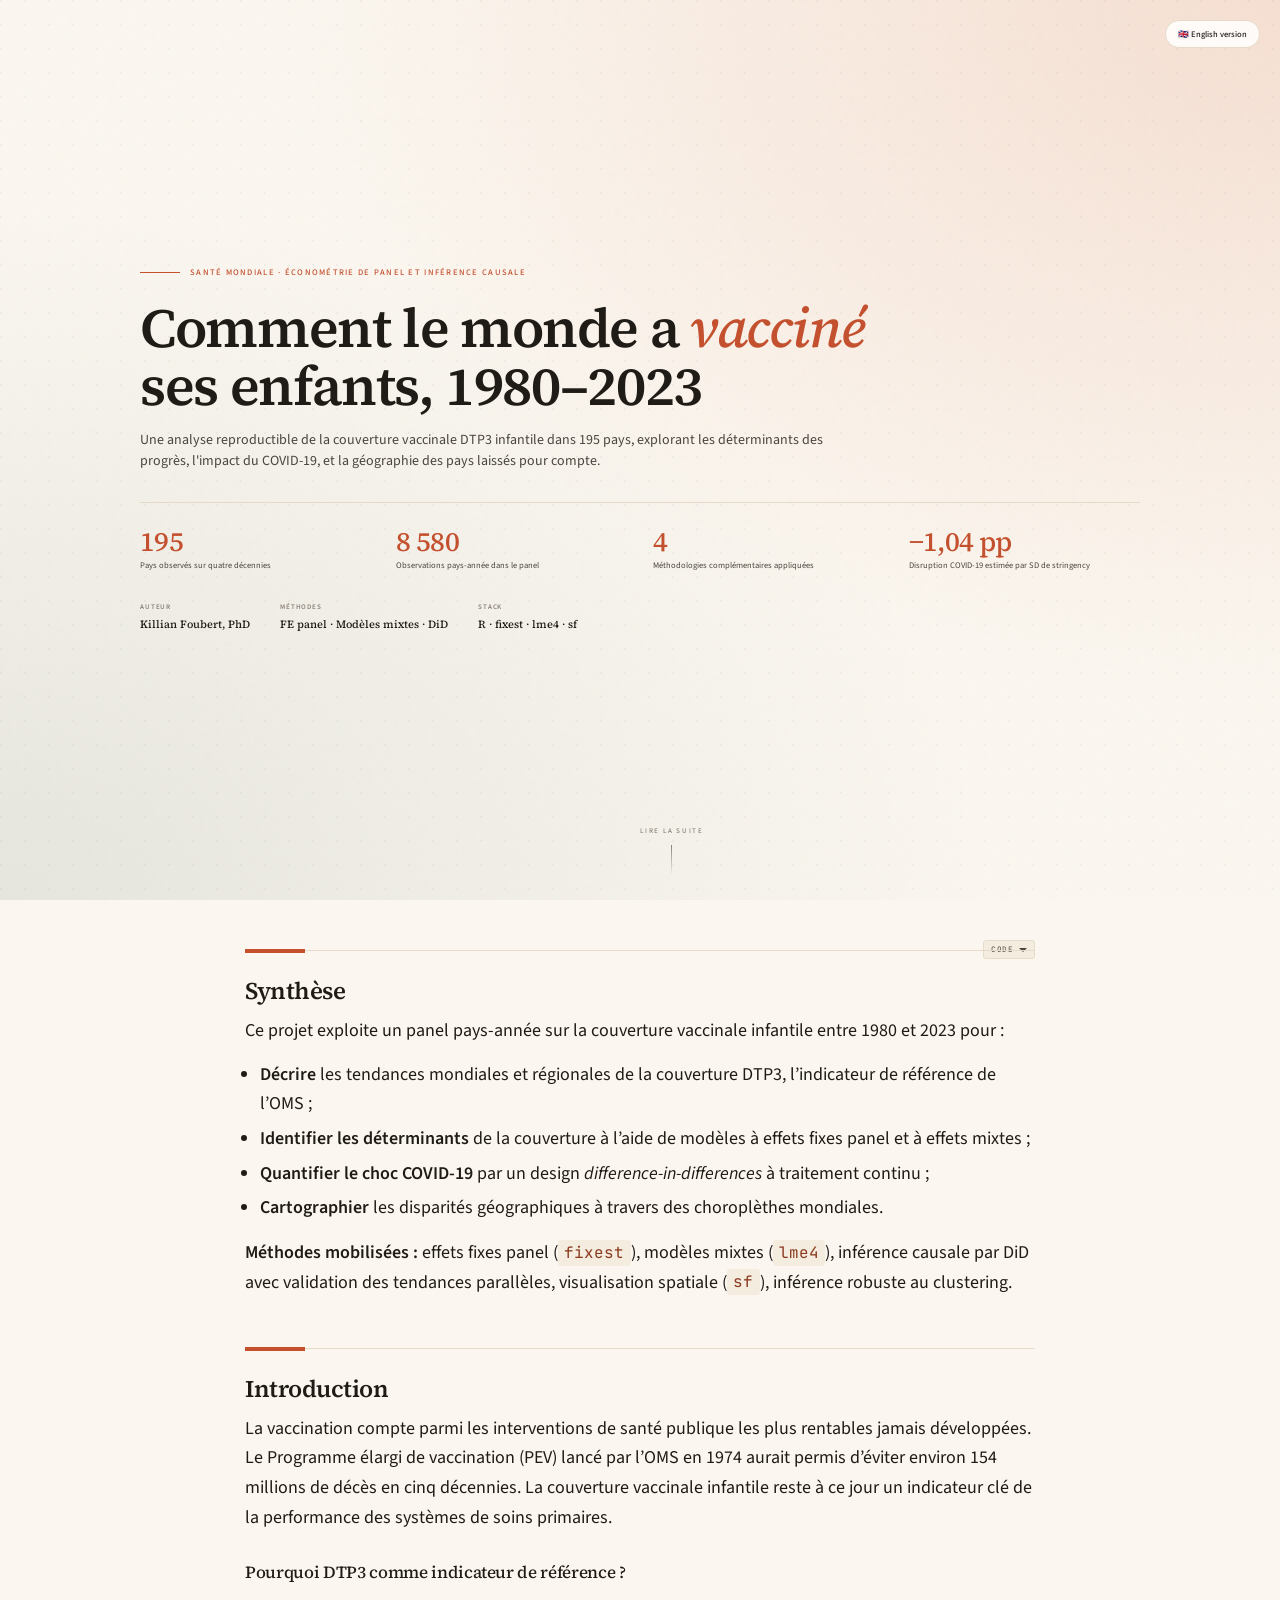
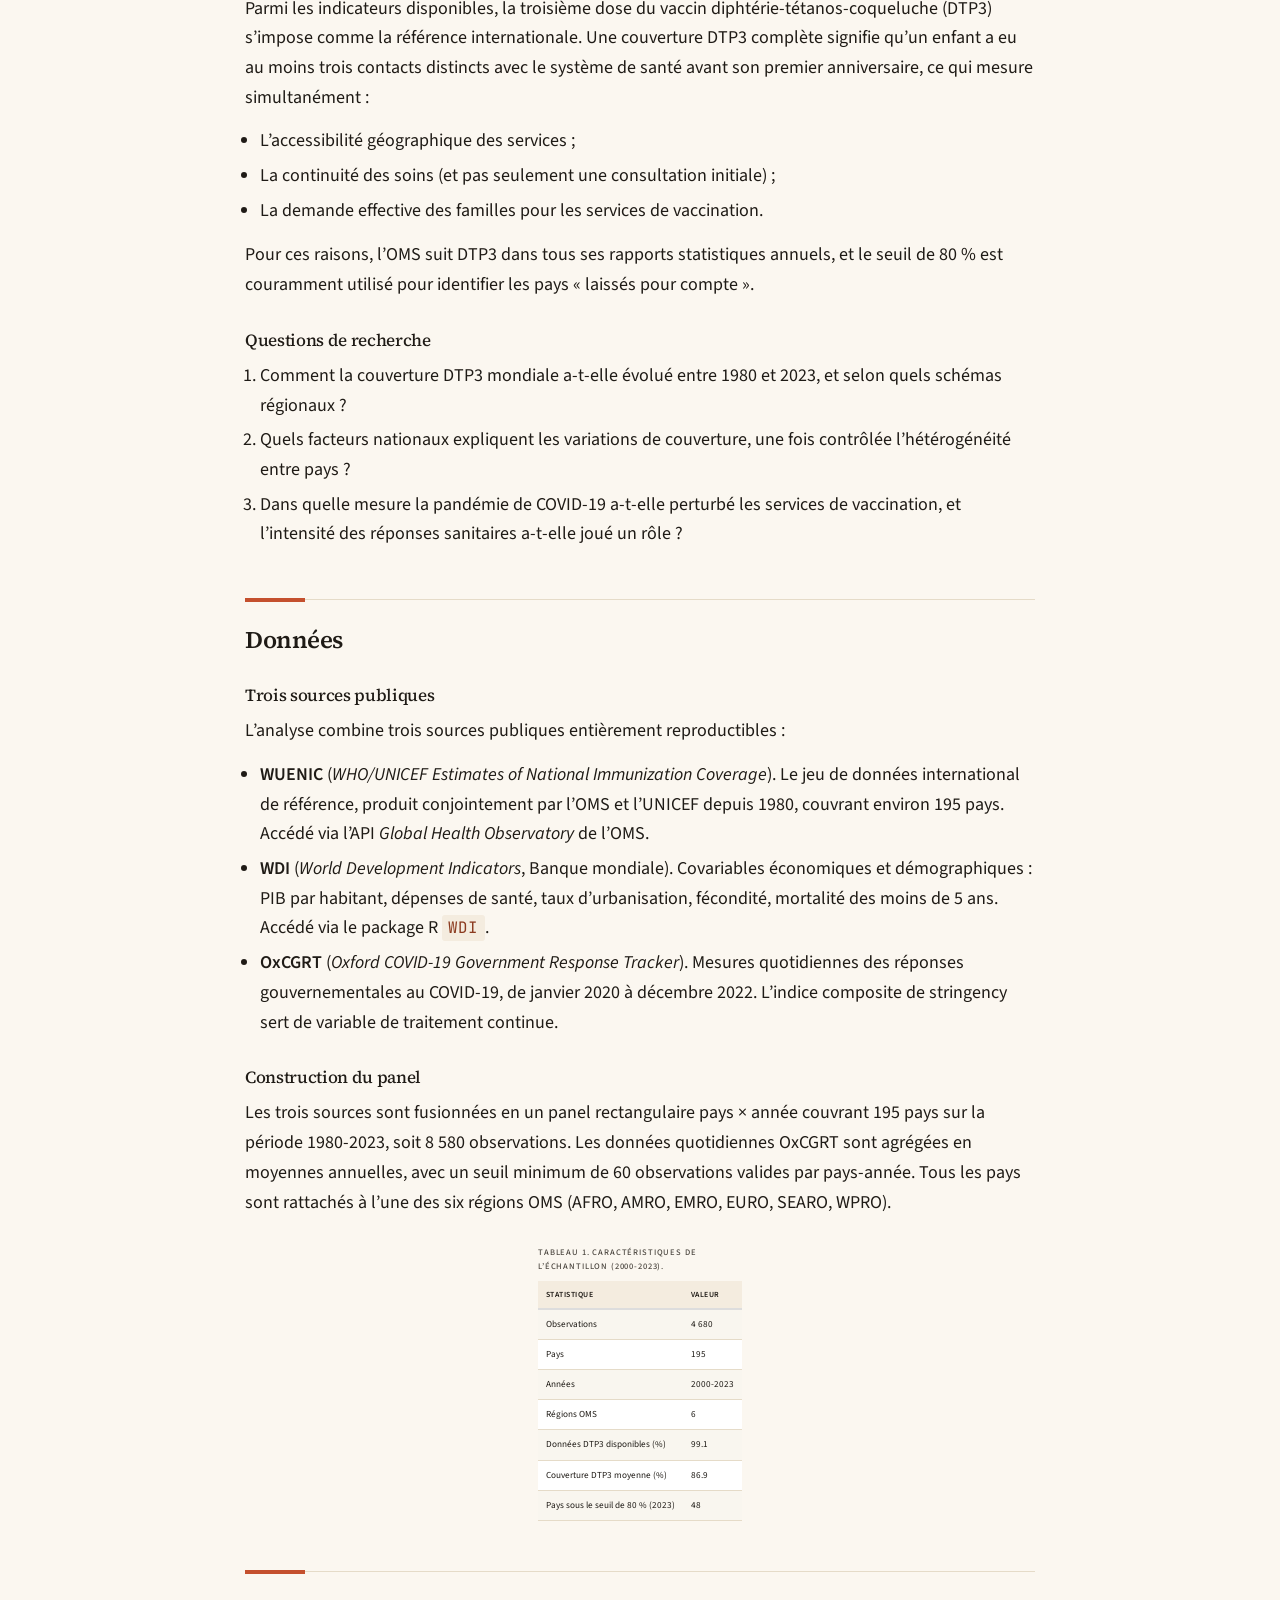
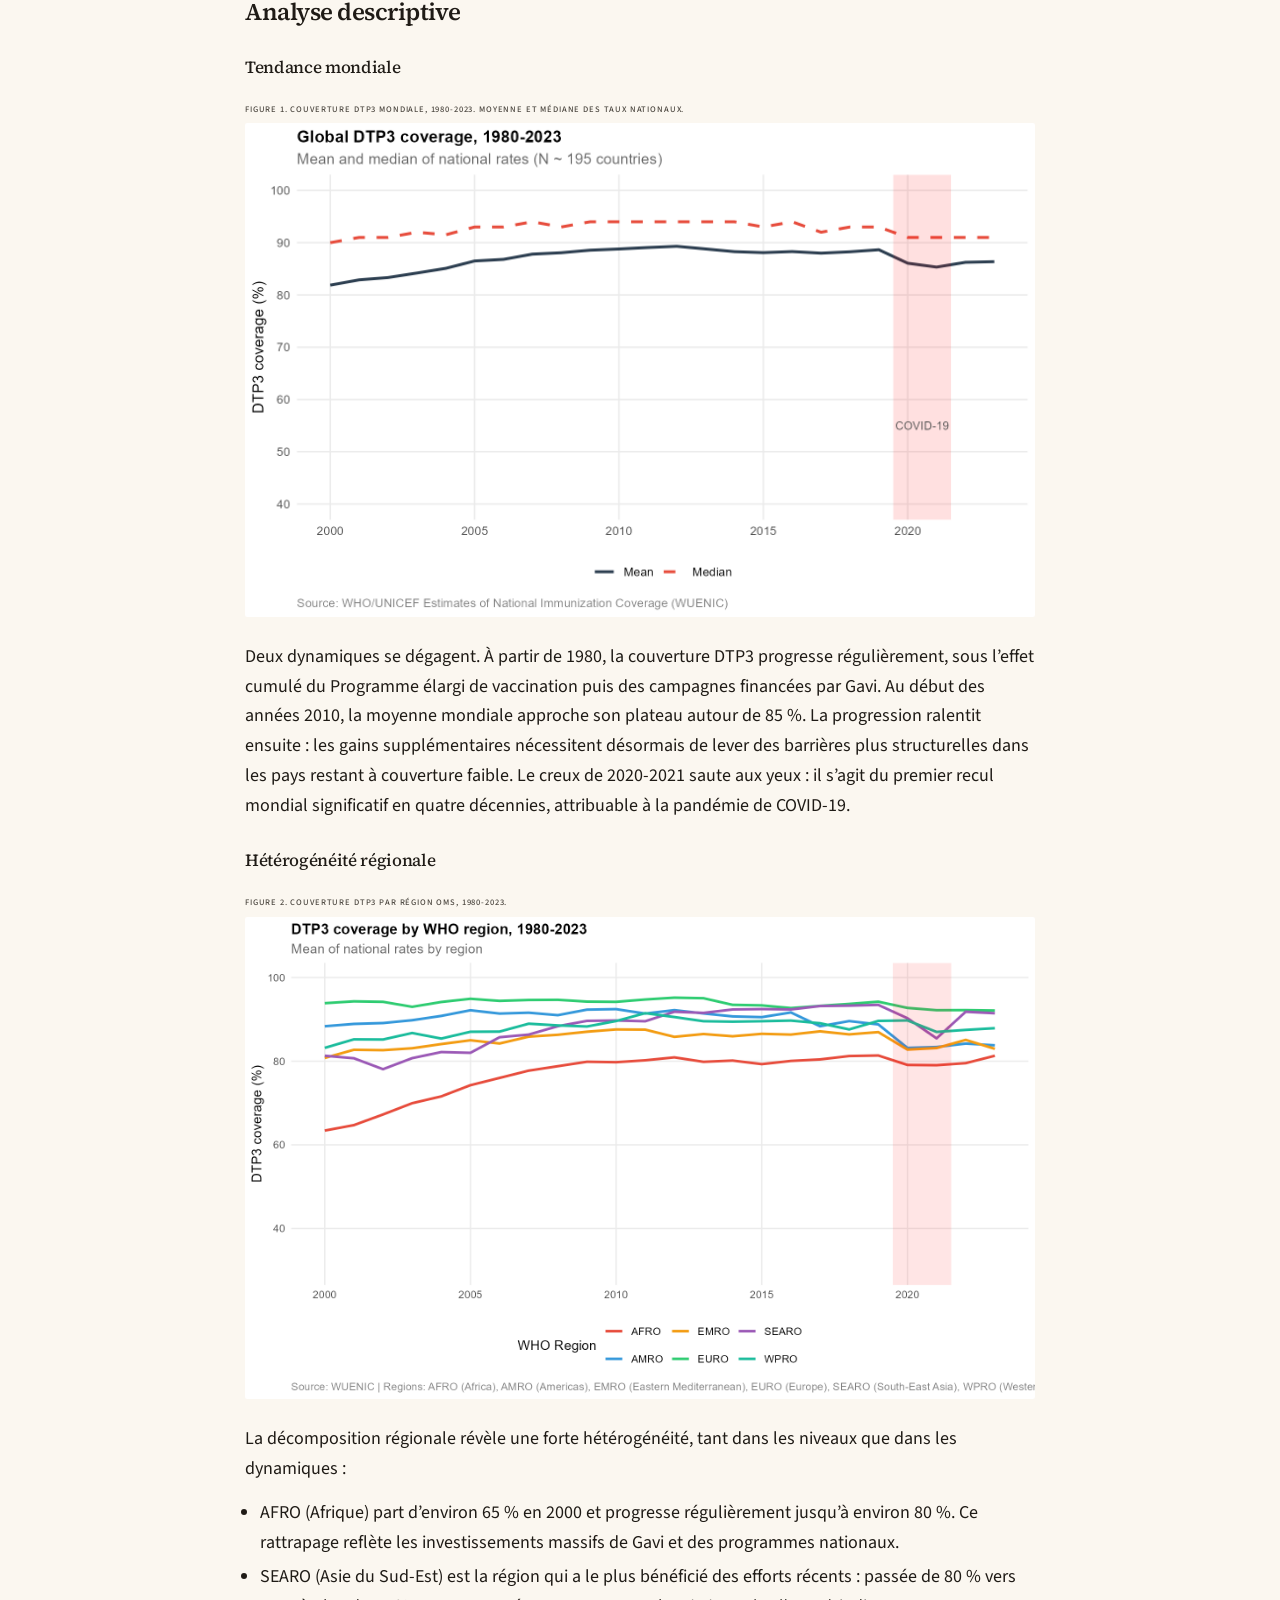
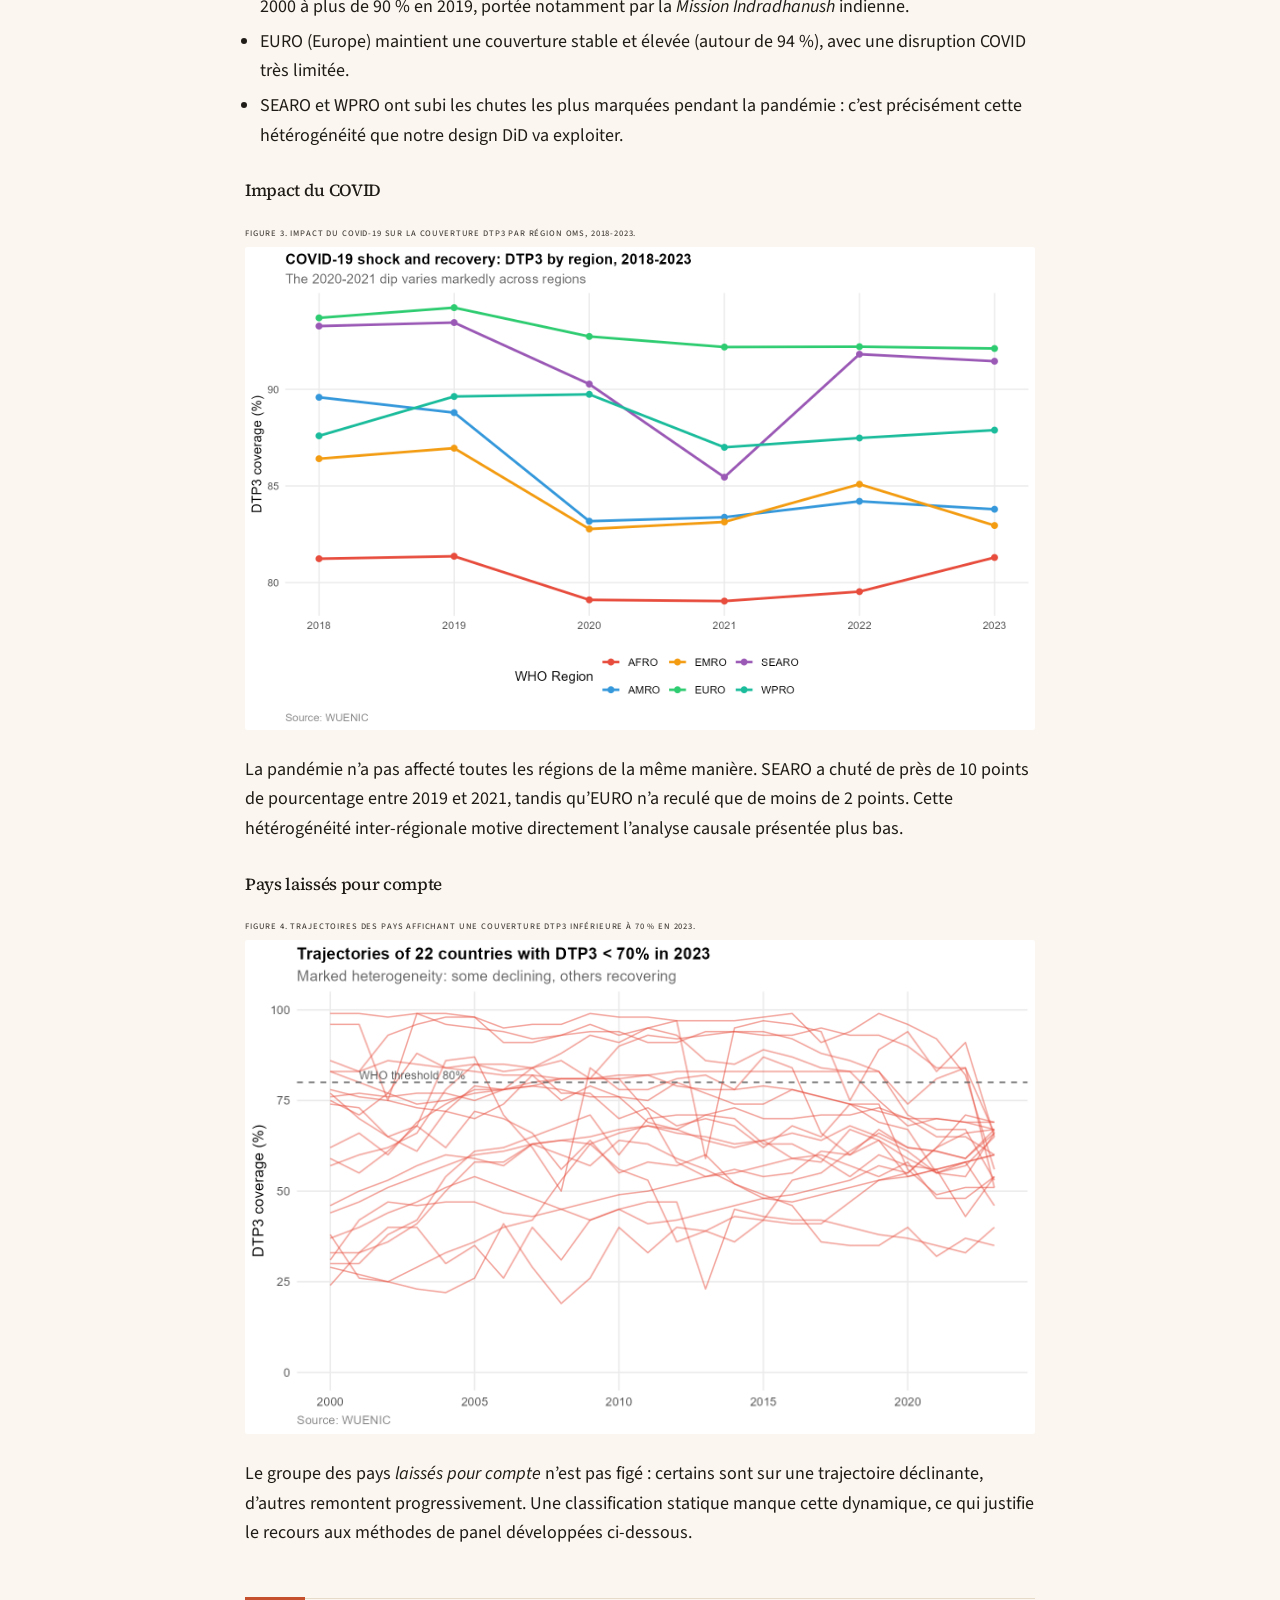
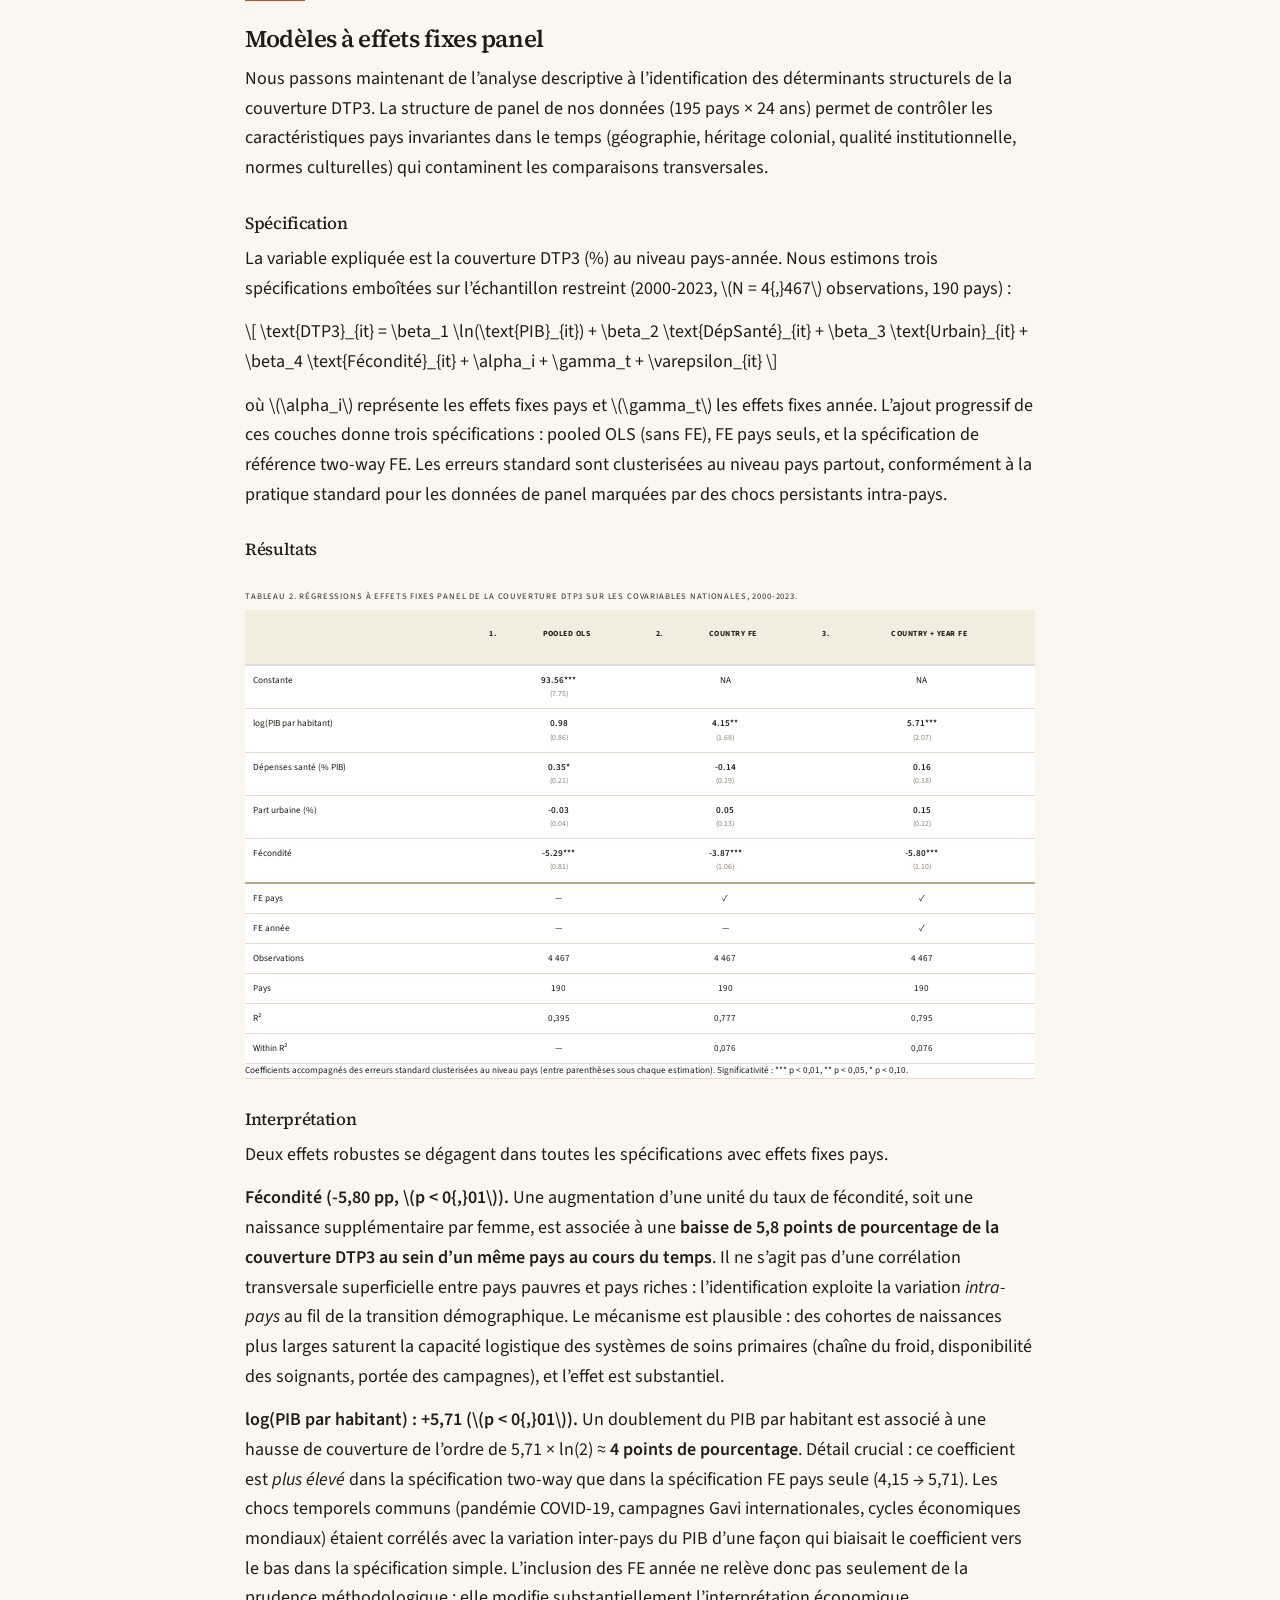
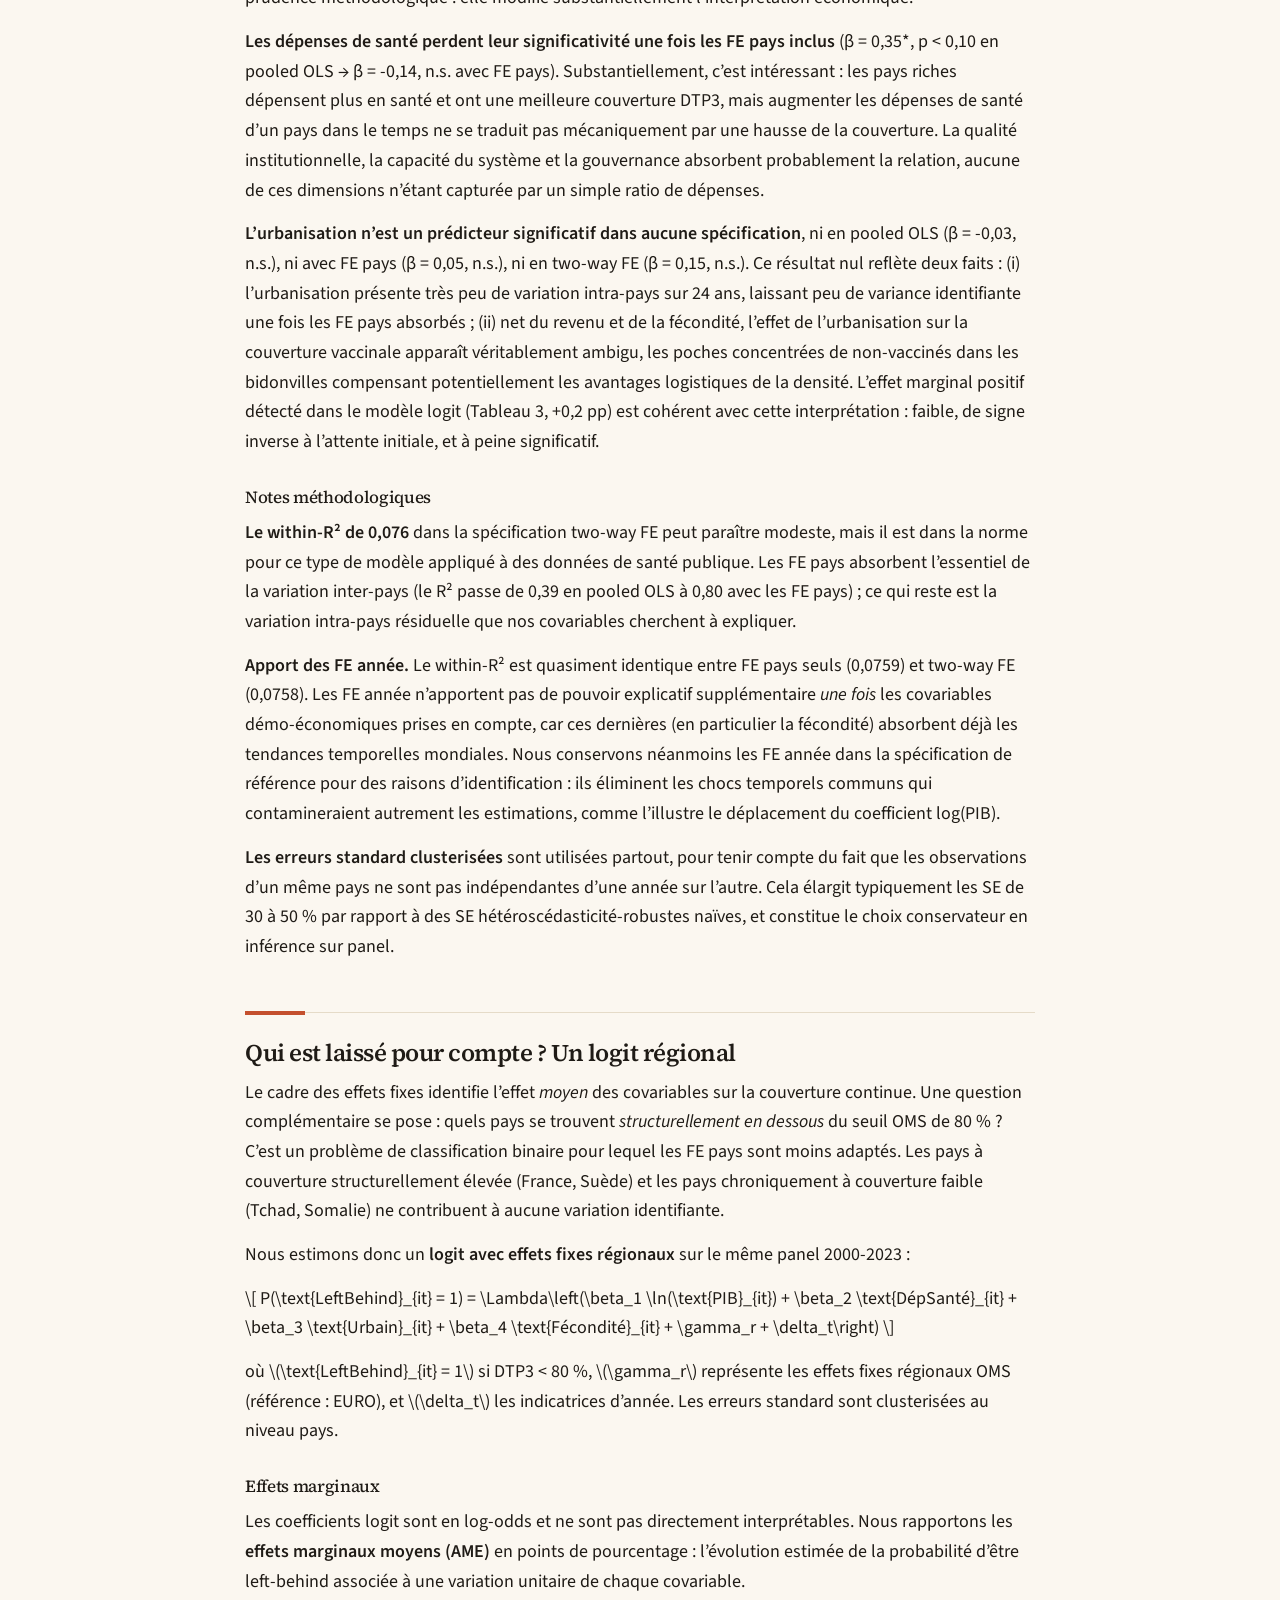
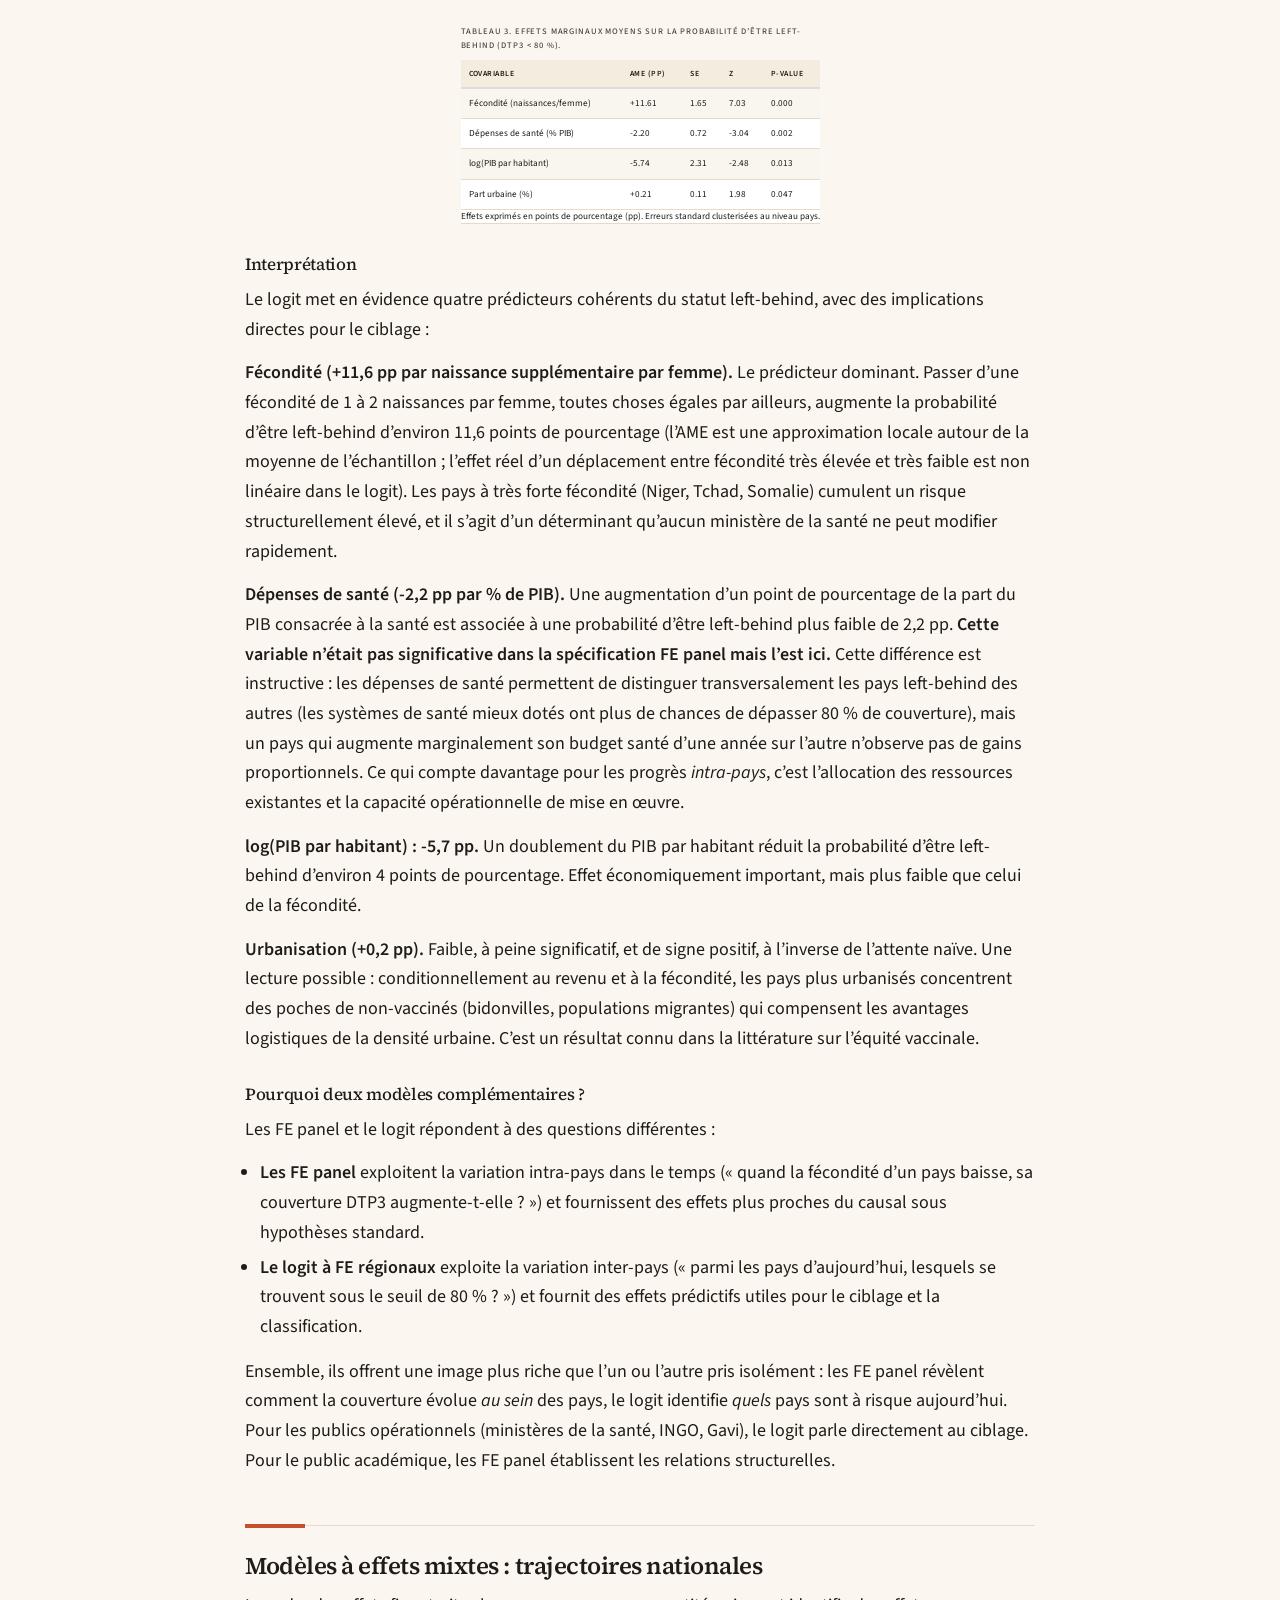
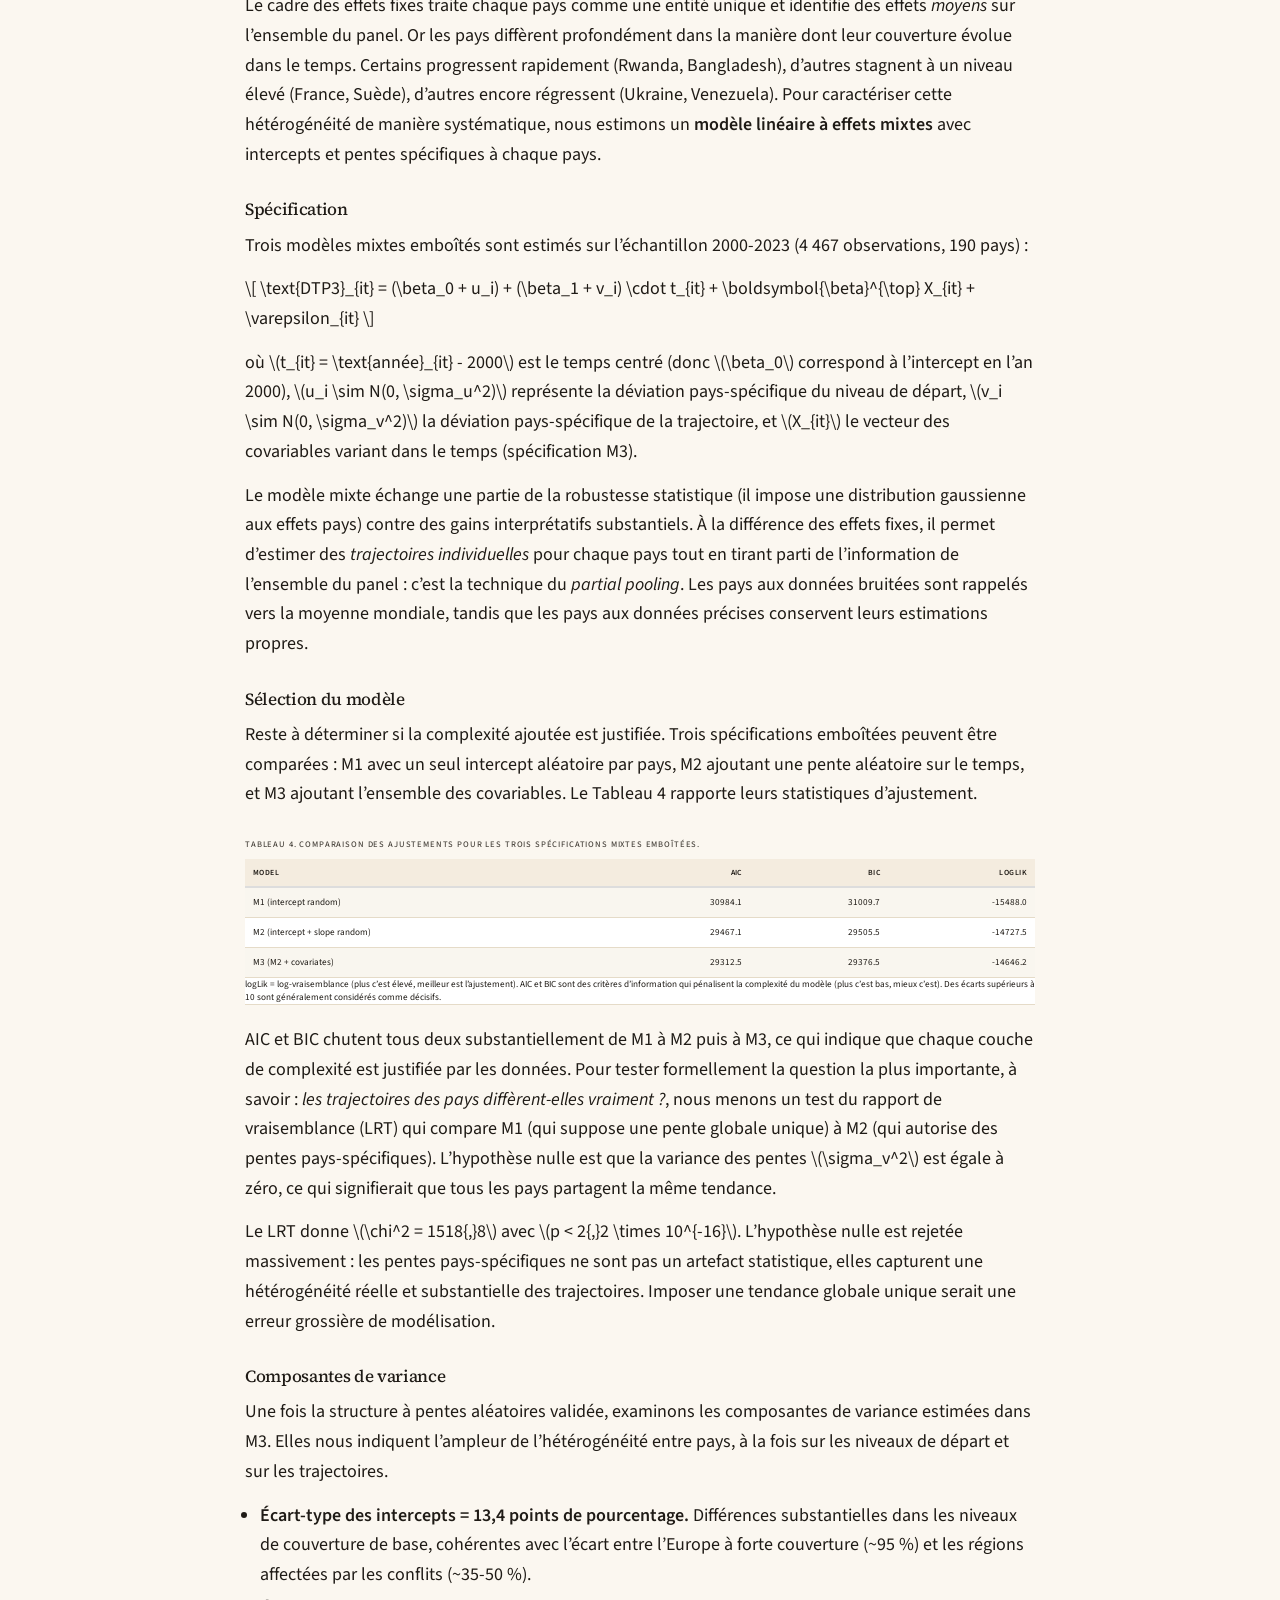
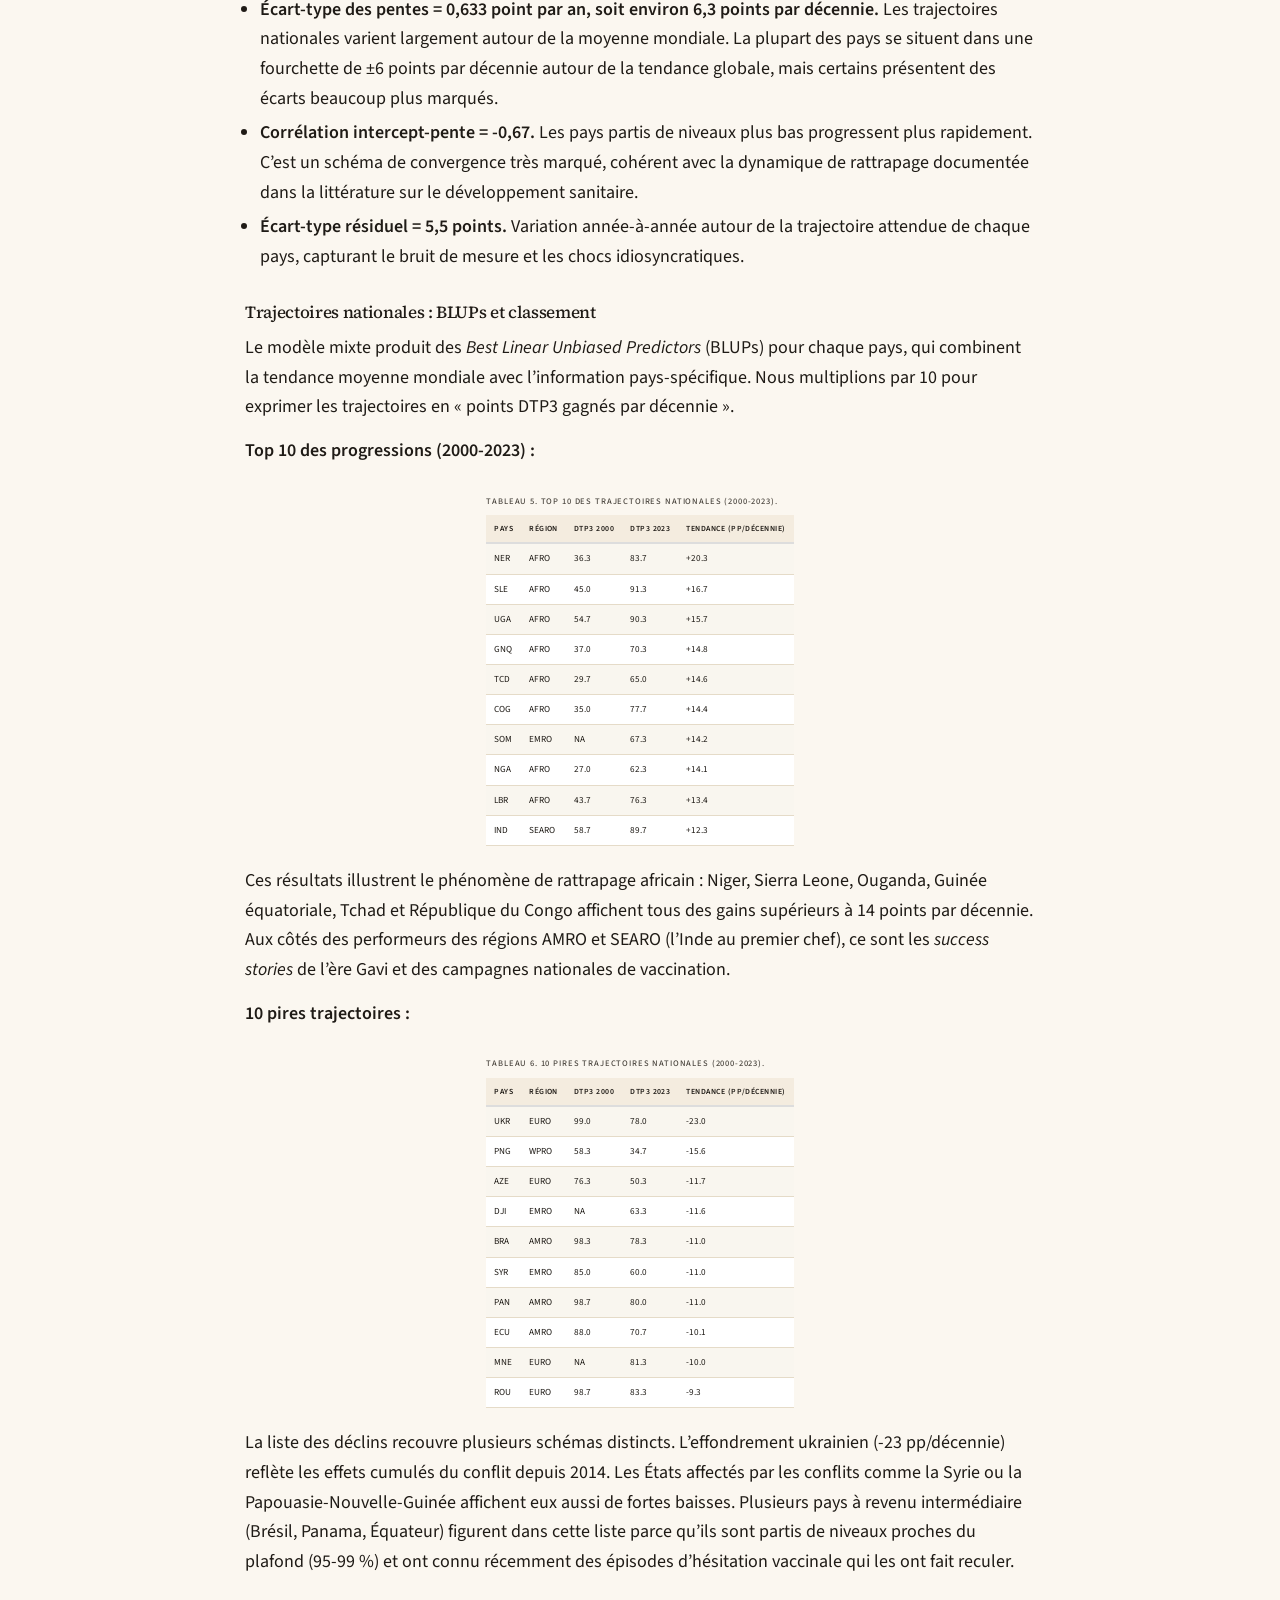
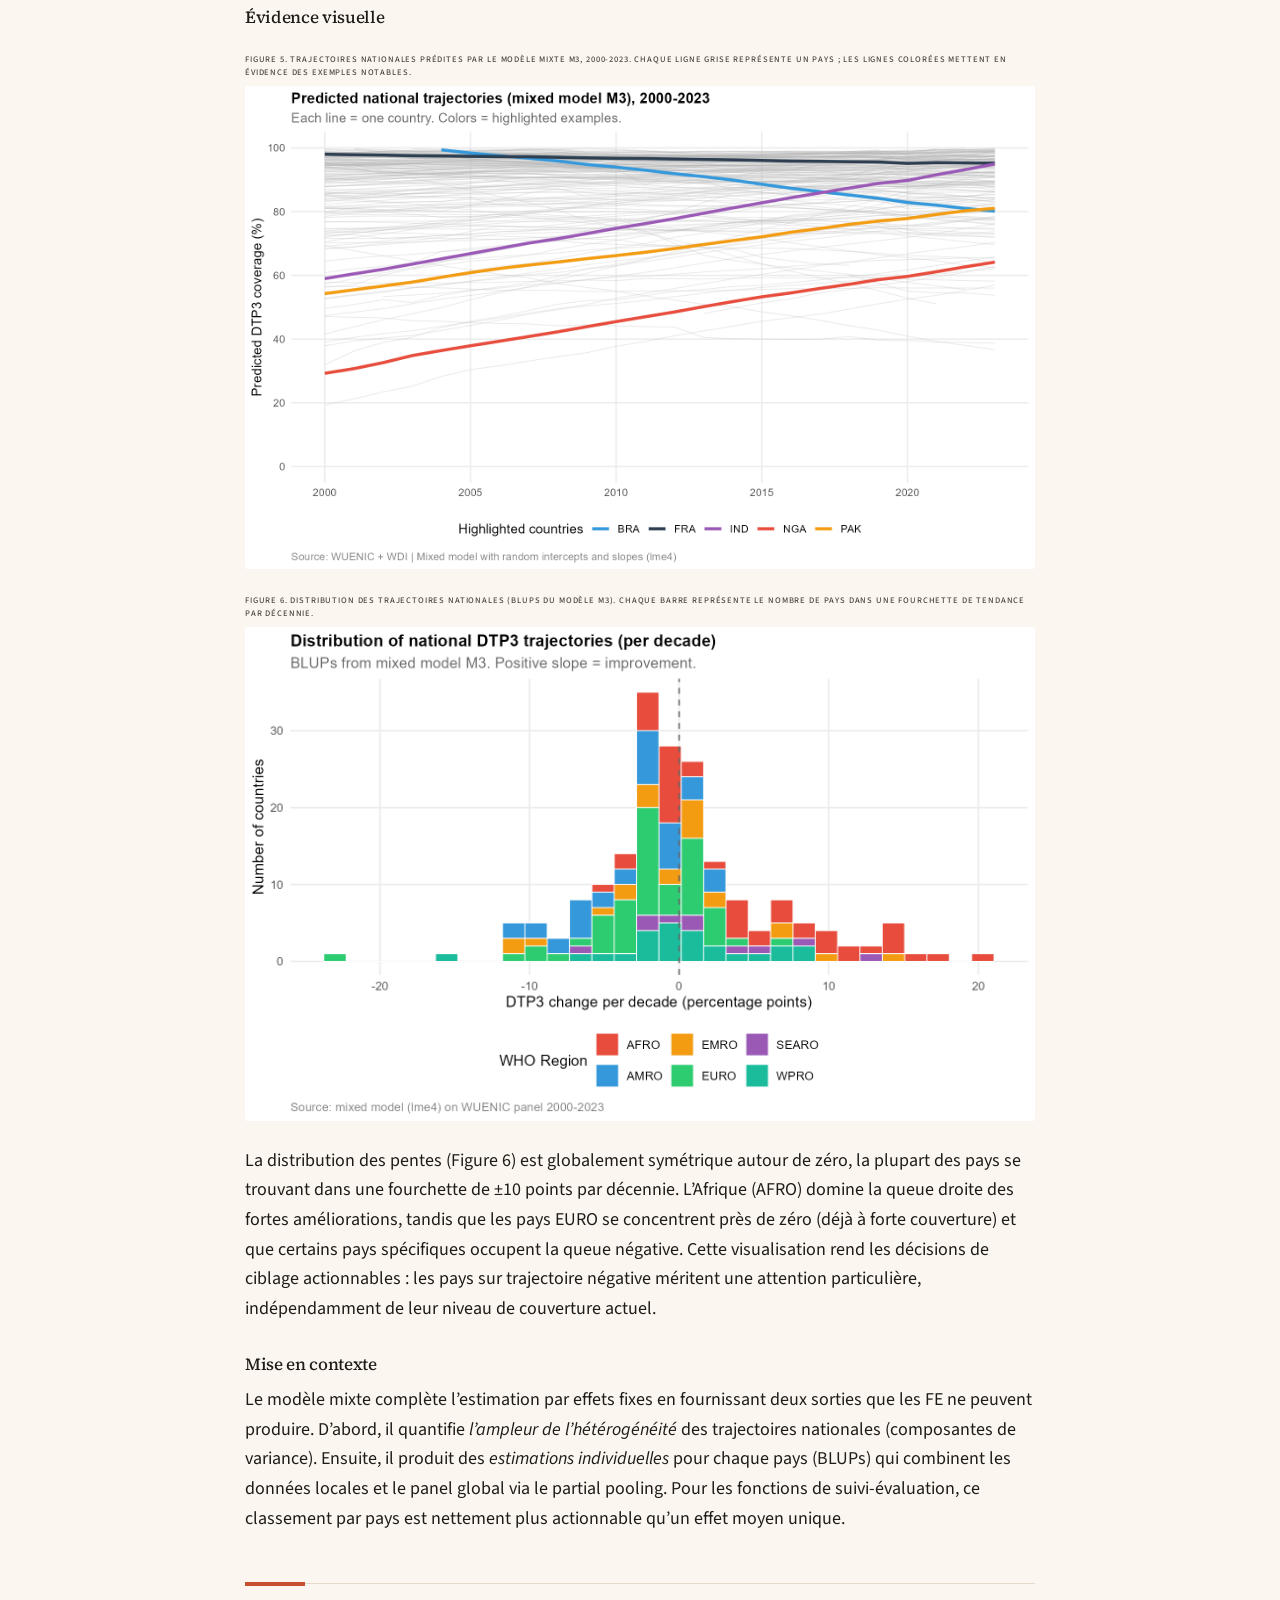
